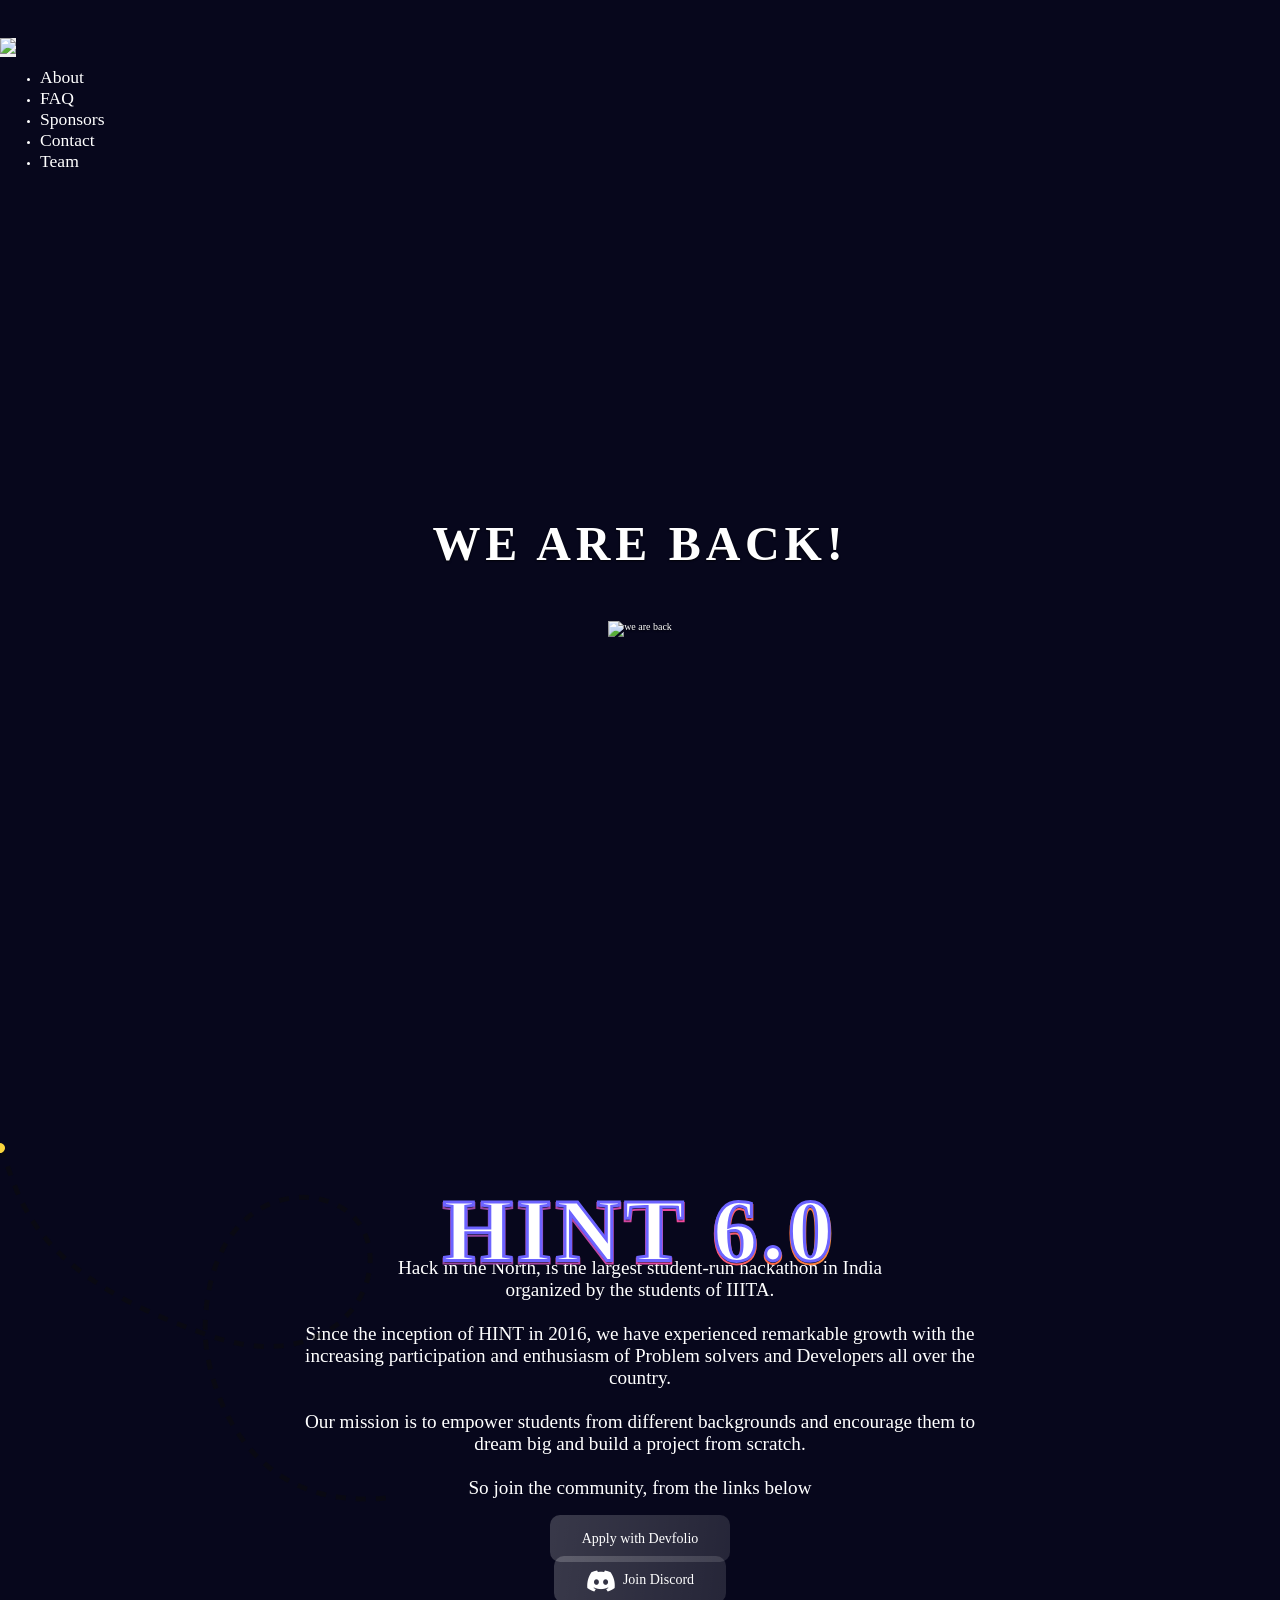
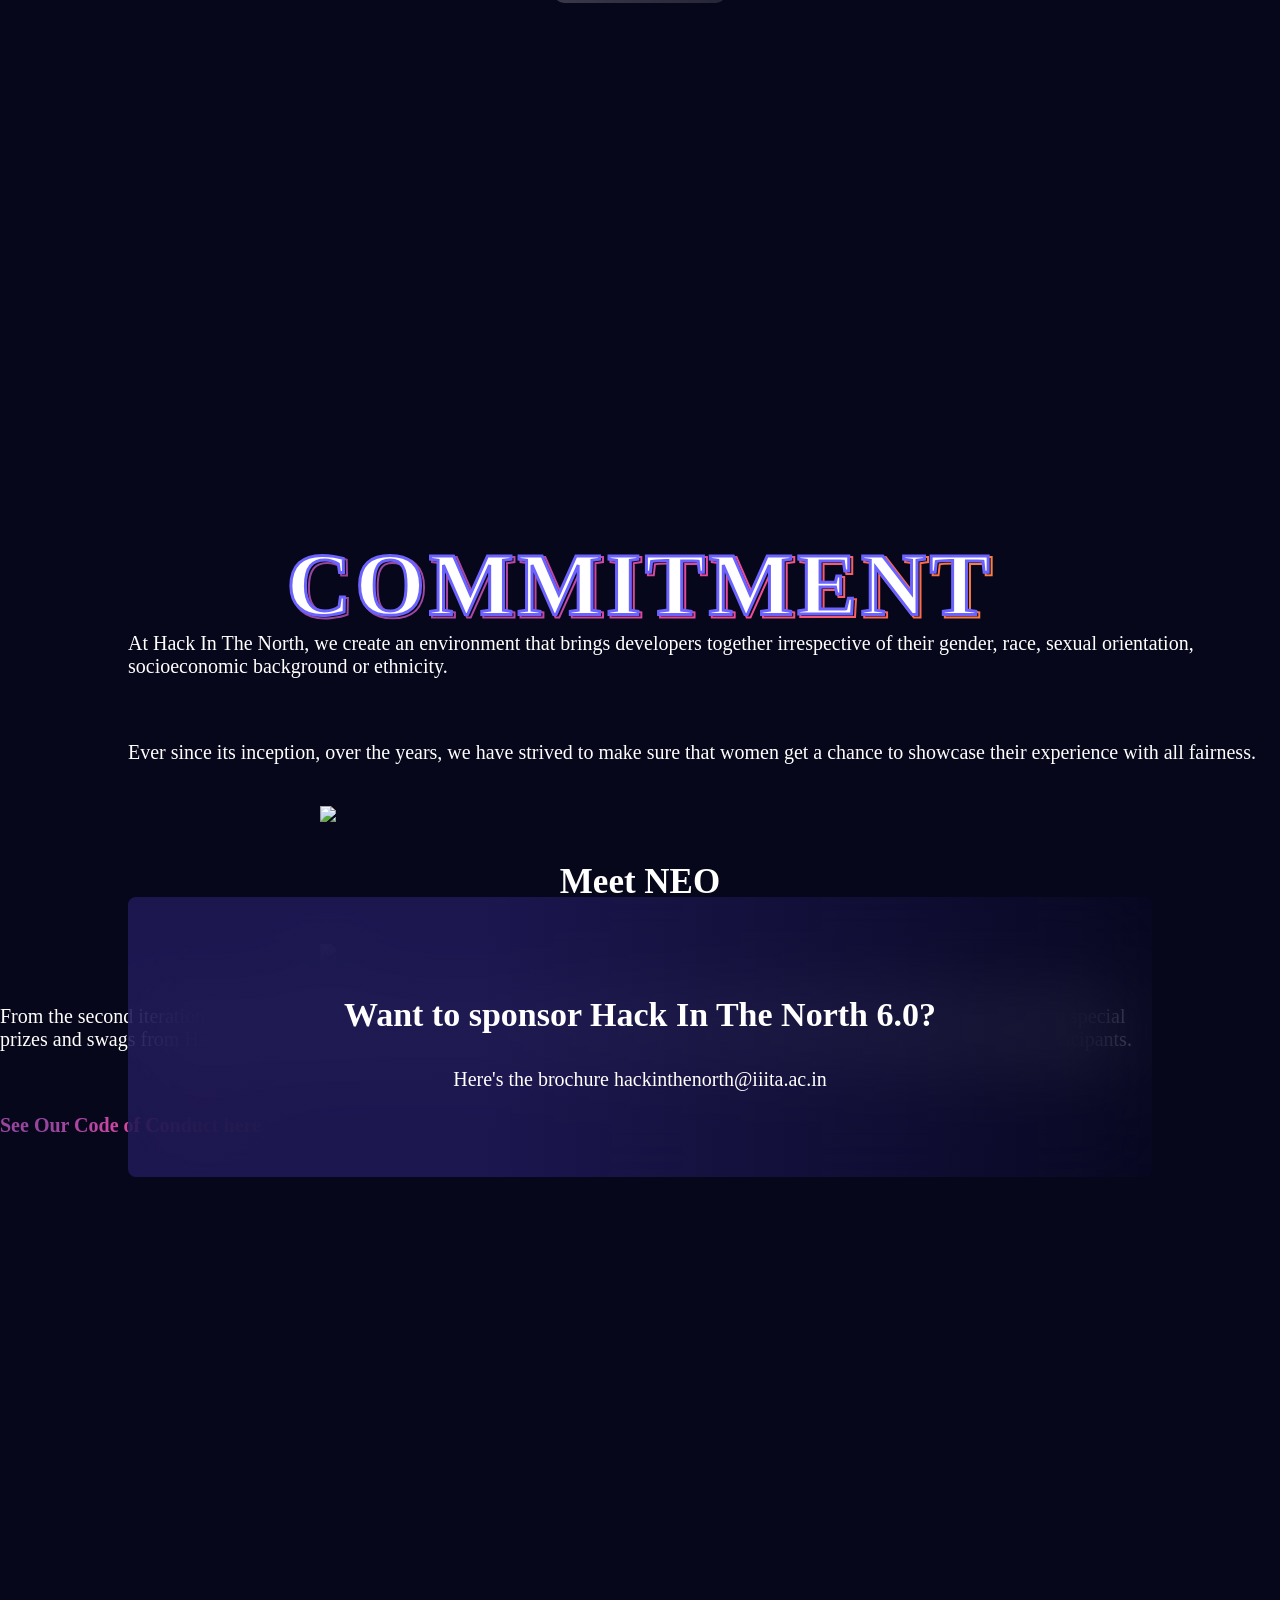
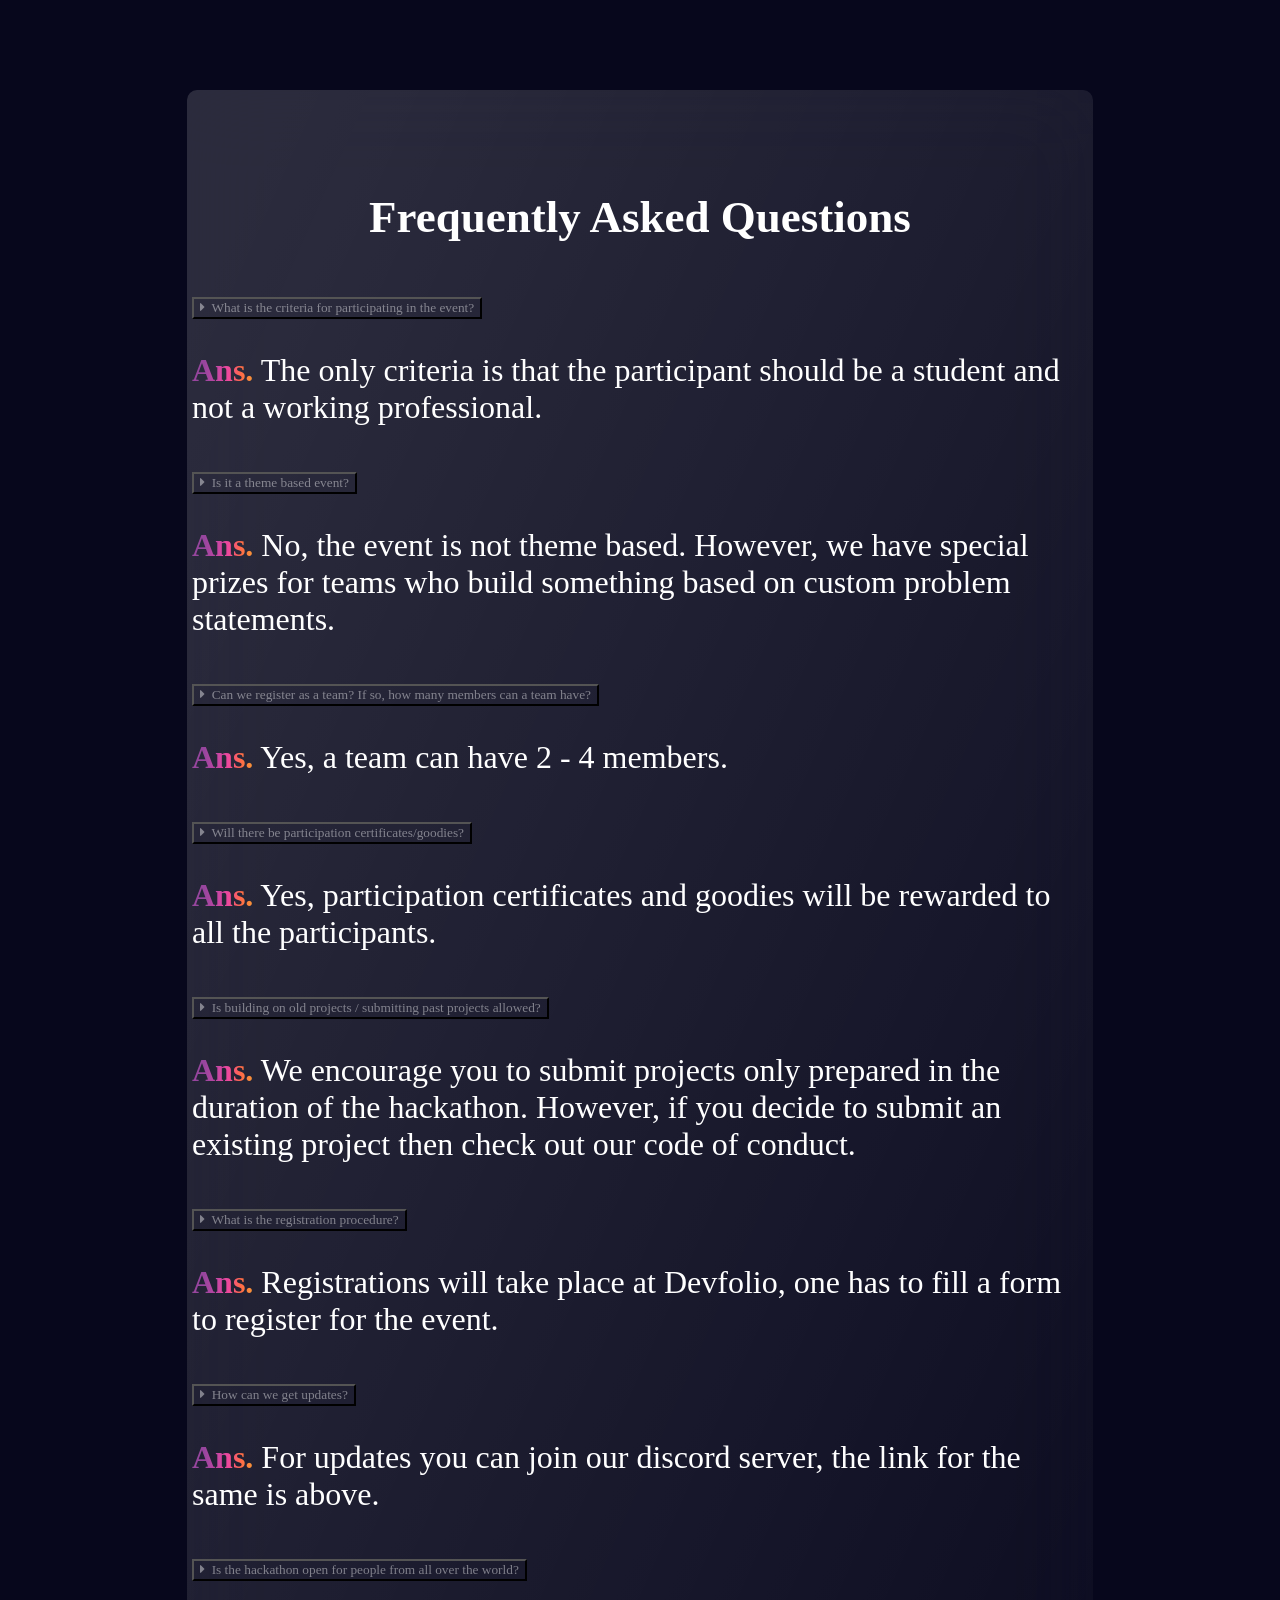
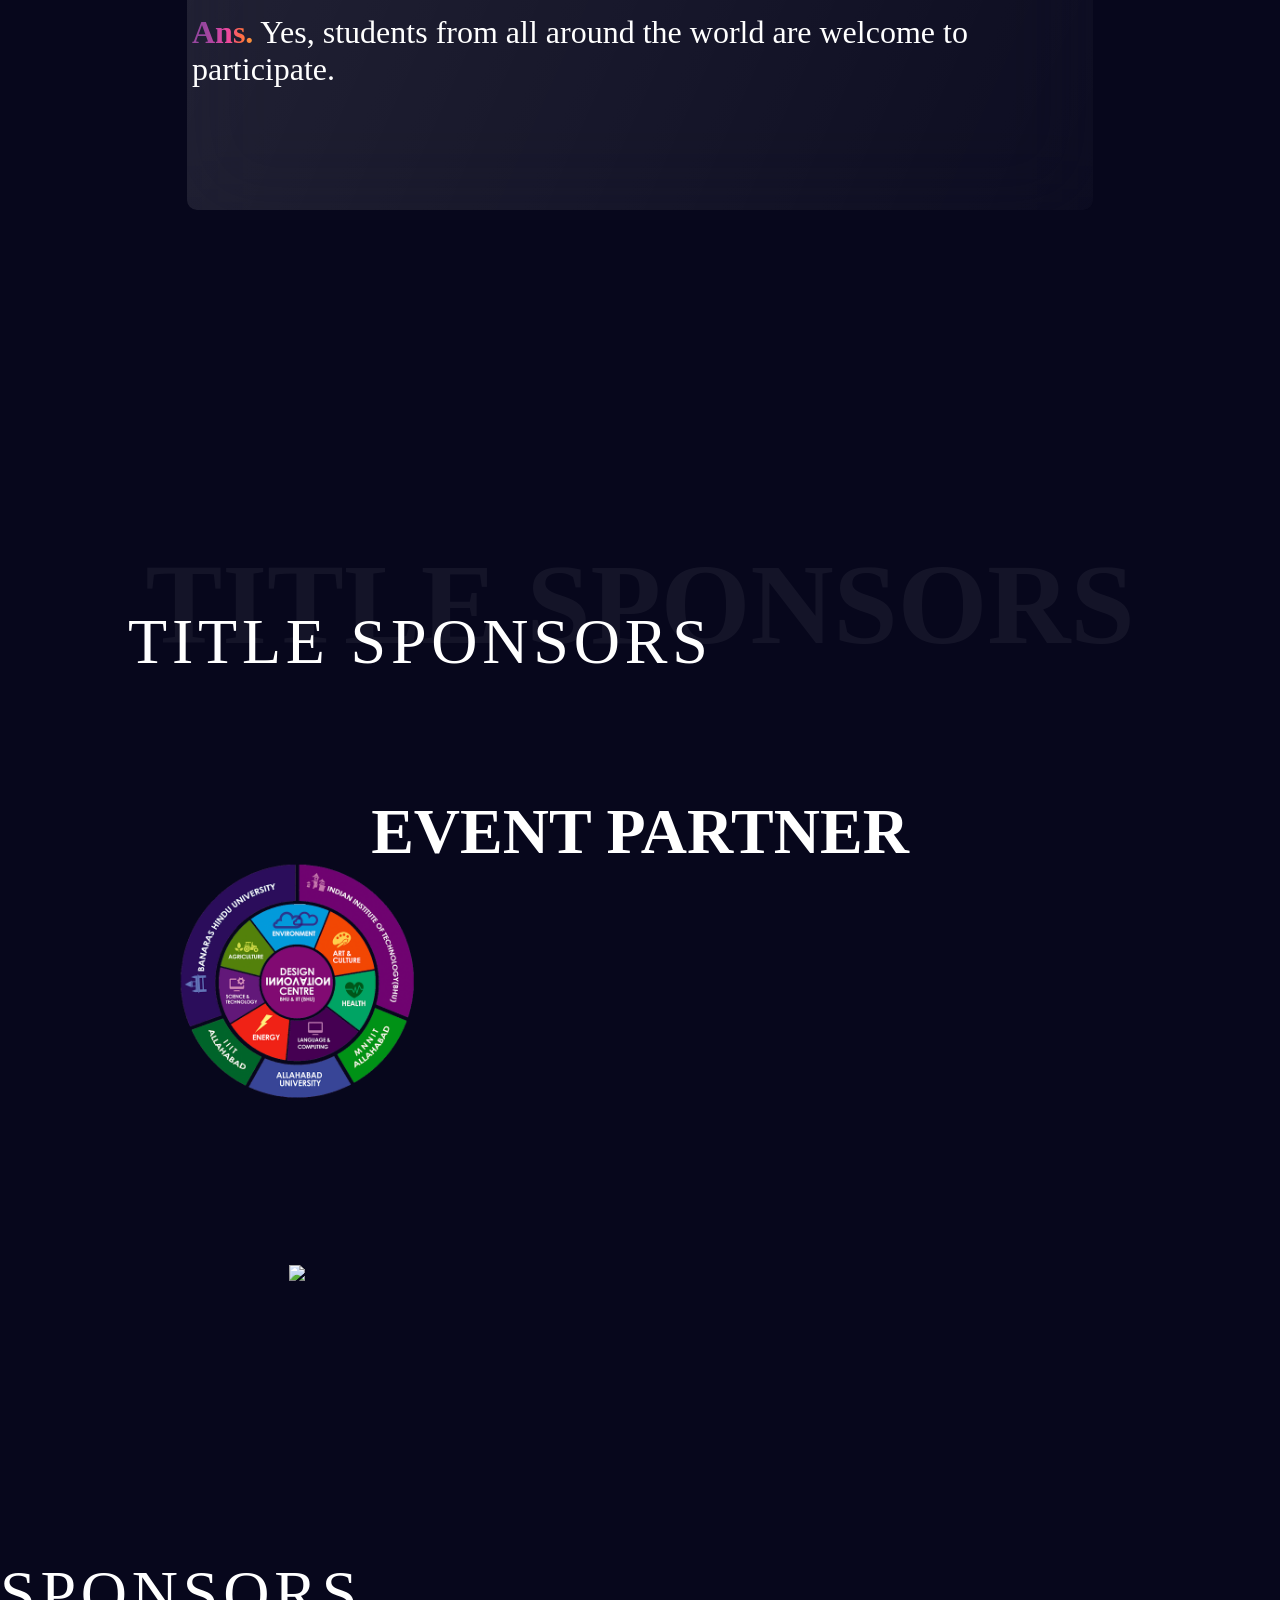
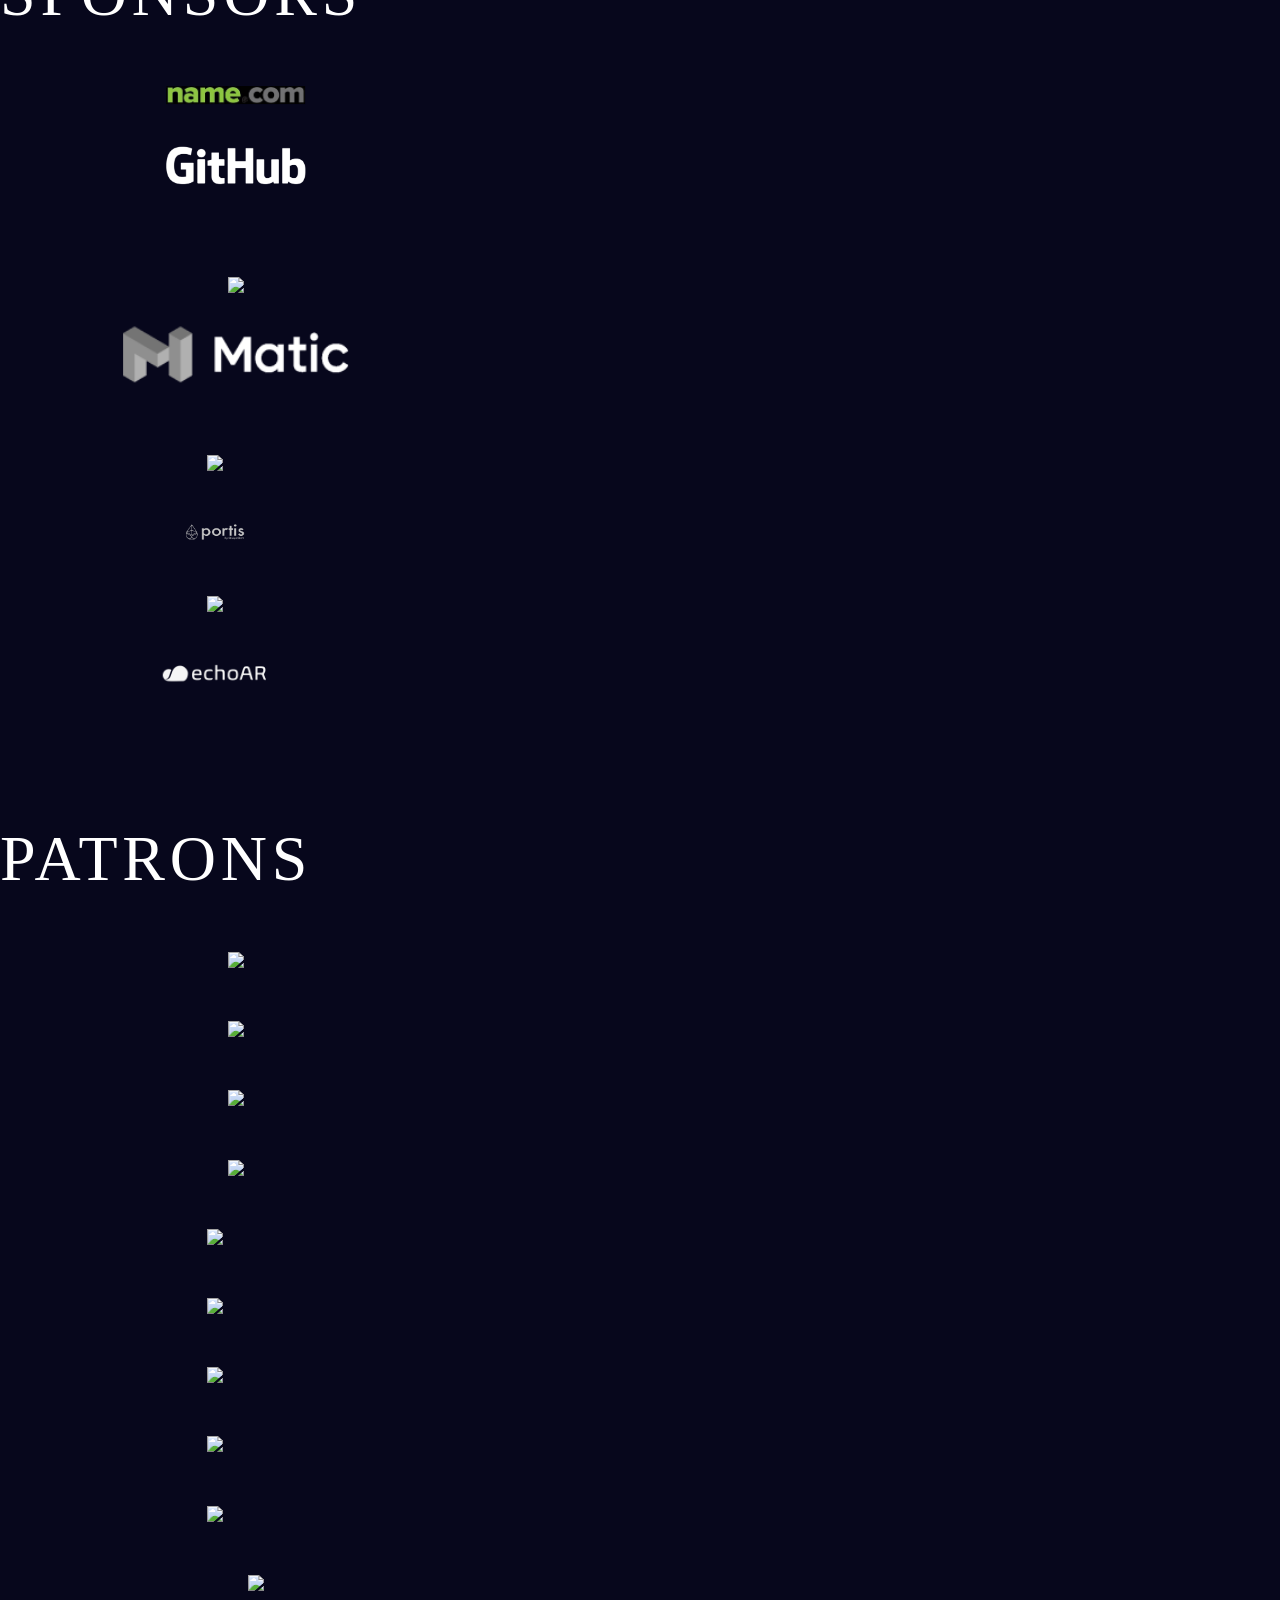
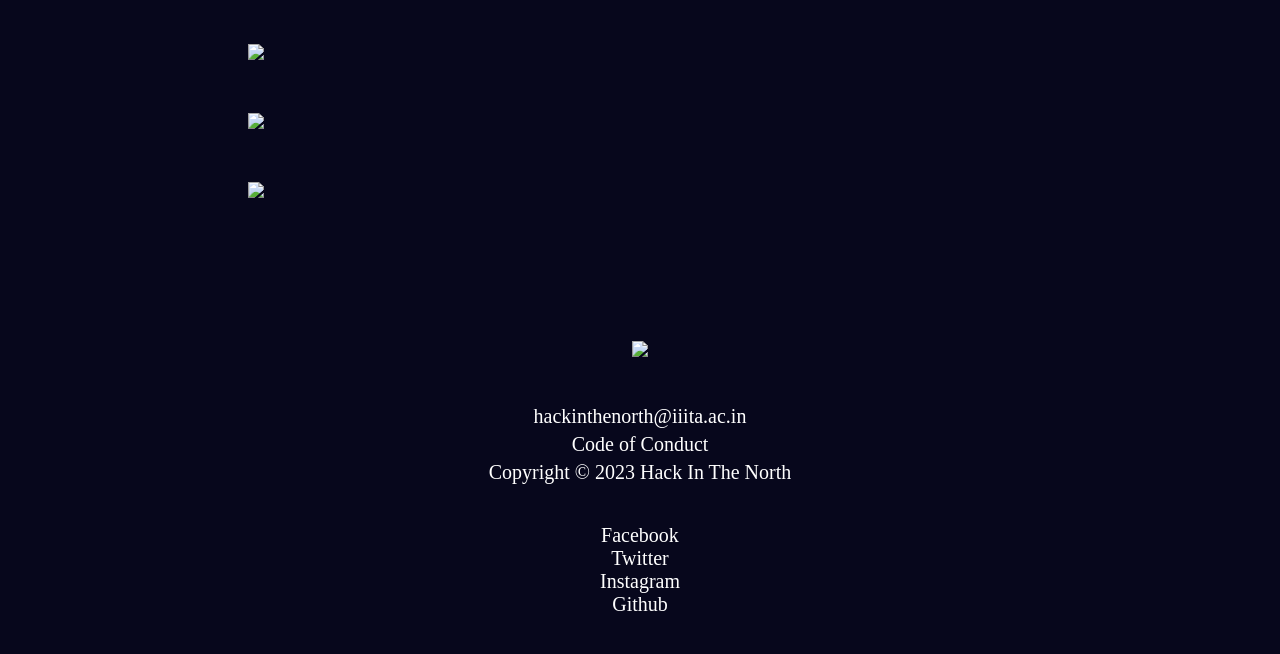
==== index.html @ 2c0274ab "Sponsors and Title Changed" ====
<!DOCTYPE html>
<html lang="en">
   <head>
      <meta charset="UTF-8">
      <meta name="viewport" content="width=device-width, initial-scale=1.0">
      <meta http-equiv="X-UA-Compatible" content="ie=edge">
      <title>Hack In The North</title>
      <meta name="description" content="Hack in the North 5 Website.">
      <link rel="stylesheet" href="./css/style-prev.css">
      <link rel="stylesheet" href="./css/bootstrap/bootstrap.min.css">
      <link rel="stylesheet" href="./css/style.css">
      <link rel="stylesheet" href="./css/starrysky.css">
      <link rel="stylesheet" href="https://use.fontawesome.com/releases/v5.3.1/css/all.css"
         integrity="sha384-mzrmE5qonljUremFsqc01SB46JvROS7bZs3IO2EmfFsd15uHvIt+Y8vEf7N7fWAU" crossorigin="anonymous">
      <link rel="stylesheet" href="./fonts/CircularStdBold/font.css">
      <link rel="shortcut icon" href="assets/favicon_HINT5.png">
      <!-- Facebook -->
      <meta property="og:url" content="https://www.hackinthenorth.com" />
      <meta property="og:type" content="article" />
      <meta property="og:title" content="Hack In The North" />
      <meta property="og:description" content="India's best student held hackathon" />
      <meta property="og:image" content="./images/logo_coloured_white_text.svg" />
      <!-- Twitter -->
      <meta name="twitter:card" content="summary_large_image">
      <meta name="twitter:creator" content="Team HINT">
      <meta name="twitter:site" content="https://hackinthenorth.com">
      <meta name="twitter:title" content="Hack In The North - India's Biggest Student Hackathon">
      <meta name="twitter:description" content="Hack in the North, a student-held hackathon in India will host it's fifth edition this March. We have invited a 
         legion of over 1000 hackers over the past four years to collaborate, create and bring to life an idea, in 36 hours.">
      <meta name="twitter:image:src" content="./images/logo_coloured_white_text.svg">
      <meta name="twitter:image:width" content="312">
      <meta name="twitter:image:height" content="141">
      <link rel="stylesheet" href="./css/owl.carousel.min.css" />
      <link rel="stylesheet" href="./css/owl.theme.default.min.css" />
      <!-- Global site tag (gtag.js) - Google Analytics -->
      <script async src="https://www.googletagmanager.com/gtag/js?id=UA-154644271-1"></script>
      <script>
         window.dataLayer = window.dataLayer || [];
         function gtag() { dataLayer.push(arguments); }
         gtag('js', new Date());
         
         gtag('config', 'UA-154644271-1');
      </script>
      <script src="https://code.jquery.com/jquery-2.2.4.js" integrity="sha256-iT6Q9iMJYuQiMWNd9lDyBUStIq/8PuOW33aOqmvFpqI="
         crossorigin="anonymous"></script>
         <script defer async src="https://apply.devfolio.co/v2/sdk.js"></script>
      <style>
         @font-face {
         font-family: 'CeraPro-black';
         src: url(fonts/CeraPro-Black.ttf) format("truetype");
         font-weight: bold;
         font-style: normal;
         }
         @font-face {
         font-family: 'CeraPro-bold';
         src: url(fonts/CeraPro-Bold.ttf) format("truetype");
         font-weight: bold;
         font-style: normal;
         }
         @font-face {
         font-family: 'CeraPro-regular';
         src: url(fonts/CeraPro-Regular.ttf) format("truetype");
         font-weight: 400;
         font-style: normal;
         }
         @font-face {
         font-family: 'CeraPro-Thin';
         src: url(fonts/CeraPro-Thin.ttf) format("truetype");
         font-weight: 300;
         font-style: normal;
         }
         @font-face {
         font-family: 'CeraPro-medium';
         src: url(fonts/CeraPro-Medium.ttf) format("truetype");
         font-weight: 500;
         font-style: normal;
         }
         #content div h1,
         #com-content div h1,
         .faq-head h1,
         .judge-head h1,
         h1.what,
         .theme-header,
         .theme-list-heading {
         font-family: 'CeraPro-bold';
         }
         #content div p,
         #com-content div p,
         .judge-position {
         font-family: 'CeraPro-regular';
         }
         .link p,
         .link a,
         .collapsible,
         .later p,
         .content,
         #lady p,
         a.nav-link,
         .judge-name {
         font-family: 'CeraPro-medium';
         }
      </style>
   </head>
   <body>
      <nav class="navbar navbar-expand-lg navbar-light bg-light fixed-top main-nav c25" id="mainNav">
         <div class="container-fluid" style="padding-right:0; padding-left:0%;">
            <!-- <a class="navbar-brand js-scroll-trigger navbar-title" href="#"><img src="images/Text-Logo.png" class="navbar-img"></a> -->
            <button class="navbar-toggler" type="button" data-toggle="collapse" data-target="#navbarResponsive"
               aria-controls="navbarResponsive" aria-expanded="false" aria-label="Toggle navigation"
               style="padding: 0px 0px; margin: 0px 0px; border: none;">
            <img style="width:60px; padding: 0px 0px; margin: 0px 0px; " src="./images/nav.svg">
            </button>
            <div class="collapse navbar-collapse" id="navbarResponsive">
               <ul class="navbar-nav ml-auto navbar-list">
                  <li class="nav-item">
                     <a class="nav-link js-scroll-trigger" href="#about">About</a>
                  </li>
                  <!-- <li class="nav-item">
                     <a class="nav-link js-scroll-trigger" href="#themes">Themes</a>
                     </li> -->
                  <li class="nav-item">
                     <a class="nav-link js-scroll-trigger" href="#faq">FAQ</a>
                  </li>
                  <!-- <li class="nav-item">
                     <a class="nav-link js-scroll-trigger" href="#prize-section">Prizes</a>
                     </li> -->
                  <li class="nav-item">
                     <a class="nav-link js-scroll-trigger" href="#sponsors-page">Sponsors</a>
                  </li>
                  <li class="nav-item">
                     <a class="nav-link js-scroll-trigger" href="#contact">Contact</a>
                  </li>
                  <li class="nav-item">
                     <a class="nav-link js-scroll-trigger" href="team.html">Team</a>
                  </li>
                  <!-- <li class="nav-item">
                     <a class="nav-link js-scroll-trigger" href="https://discord.gg/5HYbA8rWcp">Discord</a>
                     </li> -->
                  <!-- <li class="nav-item">
                     <a class="nav-link js-scroll-trigger" href="projects.html">Projects</a>
                     </li> -->
               </ul>
            </div>
         </div>
      </nav>
      <div class="home-page" style="overflow: hidden;">
         <div class="heading">
            <div class="container">
               <div class="stars" style="z-index: 0;">
                  <div class="star"></div>
                  <div class="star"></div>
                  <div class="star"></div>
                  <div class="star"></div>
                  <div class="star"></div>
                  <div class="star"></div>
                  <div class="star"></div>
                  <div class="star"></div>
                  <div class="star"></div>
                  <div class="star"></div>
                  <div class="star"></div>
                  <div class="star"></div>
                  <div class="star"></div>
                  <div class="star"></div>
                  <div class="star"></div>
                  <div class="star"></div>
                  <div class="star"></div>
                  <div class="star"></div>
                  <div class="star"></div>
                  <div class="star"></div>
                  <div class="star"></div>
                  <div class="star"></div>
                  <div class="star"></div>
                  <div class="star"></div>
                  <div class="star"></div>
                  <div class="star"></div>
                  <div class="star"></div>
                  <div class="star"></div>
                  <div class="star"></div>
                  <div class="star"></div>
                  <div class="star"></div>
                  <div class="star"></div>
                  <div class="star"></div>
                  <div class="star"></div>
                  <div class="star"></div>
                  <div class="star"></div>
                  <div class="star"></div>
                  <div class="star"></div>
                  <div class="star"></div>
                  <div class="star"></div>
                  <div class="star"></div>
                  <div class="star"></div>
                  <div class="star"></div>
                  <div class="star"></div>
                  <div class="star"></div>
                  <div class="star"></div>
                  <div class="star"></div>
                  <div class="star"></div>
                  <div class="star"></div>
                  <div class="star"></div>
                  <div class="star"></div>
                  <div class="star"></div>
                  <div class="star"></div>
                  <div class="star"></div>
                  <div class="star"></div>
                  <div class="star"></div>
                  <div class="star"></div>
                  <div class="star"></div>
                  <div class="star"></div>
                  <div class="star"></div>
                  <div class="star"></div>
                  <div class="star"></div>
                  <div class="star"></div>
                  <div class="star"></div>
                  <div class="star"></div>
                  <div class="star"></div>
                  <div class="star"></div>
                  <div class="star"></div>
                  <div class="star"></div>
                  <div class="star"></div>
                  <div class="star"></div>
                  <div class="star"></div>
                  <div class="star"></div>
                  <div class="star"></div>
                  <div class="star"></div>
                  <div class="star"></div>
                  <div class="star"></div>
                  <div class="star"></div>
                  <div class="star"></div>
                  <div class="star"></div>
                  <div class="star"></div>
                  <div class="star"></div>
                  <div class="star"></div>
                  <div class="star"></div>
                  <div class="star"></div>
                  <div class="star"></div>
                  <div class="star"></div>
                  <div class="star"></div>
                  <div class="star"></div>
                  <div class="star"></div>
                  <div class="star"></div>
                  <div class="star"></div>
                  <div class="star"></div>
                  <div class="star"></div>
                  <div class="star"></div>
                  <div class="star"></div>
                  <div class="star"></div>
                  <div class="star"></div>
                  <div class="star"></div>
                  <div class="star"></div>
               </div>
            </div>
         </div>
         <div class="main-landing-text">
            <div class="hint" style="z-index: 4;">
               <div class="row">
                  <div class="col-sm-12" style="text-align: center;">
                     <h1 class="what heading-hackinthenorth">
                        WE ARE BACK!
                     </h1>
                     <!-- <h2>1st Apr - 3rd Apr</h2> -->
                     <img src="./images/hackinthenorth..svg" class="we-back-img" alt="we are back">
                  </div>
               </div>
            </div>
         </div>
         <img src="./images/Landing/back.svg" alt="" class="mountain" id="back" style="z-index: 1;">
         <img src="./images/Landing/mid.svg" alt="" class="mountain" id="mid" style="z-index: 2;">
         <img src="./images/Landing/front.svg" alt="" class="mountain" id="front" style="z-index: 4;">
      </div>
      <div class="about" id="about">
         <div id="test" style="width:30vw">
            <svg class="dot-line" version="1.1" id="Layer_1" xmlns="http://www.w3.org/2000/svg"
               xmlns:xlink="http://www.w3.org/1999/xlink" x="0px" y="0px" width="612px" height="792px" viewBox="0 0 612 792"
               enable-background="new 0 0 612 792" xml:space="preserve">
               <path class="path" fill="none" stroke="white" stroke-width="3" stroke-linejoin="round" stroke-miterlimit="10" d="M0 40
                  C20.5 80.5 18.5 161 205 226
                  C336 274.5 396.356 169.5 359.5 116
                  C326.089 67.5 205 74.4 205 226
                  C208.667 288.333 251.7 408.2 394.5 389" />
               <path class="dashed" fill="none" stroke="#0c0c0c" stroke-width="5" stroke-linejoin="round"
                  stroke-miterlimit="10" d="M0 40
                  C20.5 80.5 18.5 161 205 226
                  C336 274.5 396.356 169.5 359.5 116
                  C326.089 67.5 205 74.4 205 226
                  C208.667 288.333 251.7 408.2 394.5 389" />
            </svg>
            <div class="ball"></div>
         </div>
         <!-- <img src="./images/what is/dark_triangle.svg" alt="" id="tri-dark"> -->
         <div class="row" id="content">
            <div class="col-sm-12">
               <!-- <h1 class="what hint-text" style="margin-bottom: 0;">Atlassian</h1>
               <h6 class="what presents-text">presents</h6> -->
               <div class="fancy_heading_container" >
                  <h1 class="fancy_heading" style="width:80%; left: 10%;">HINT 6.0</h1>
                  <h1 class="fancy_heading_shadow" style="width:80%; left: 10%;">HINT 6.0</h1>
               </div>
               <p class="what-content">
                  Hack in the North, is the largest student-run hackathon in India 
                  <br>
                  organized by the students of IIITA.
                  <br>
                  <br>
                  Since the inception of HINT in 2016, we have experienced remarkable growth with the increasing participation and enthusiasm of Problem solvers and Developers all over the country.
                  <br>
                  <br>
                  Our mission is to empower students from different backgrounds and encourage them to dream big and build a project from scratch.
                  <br>
                  <br>
                  So join the community, from the links below
                  <br>
               </p>
               <div class="row text-center">
                  <div style="z-index: 4;">
                     <a class="dev dev-btn apply-button" data-hackathon-slug="hack-in-the-north" data-button-theme="dark-inverted"  href="https://hint5.devfolio.co" target="blank">Apply with Devfolio</a>
                  </div>
               </div>
               <br> <br>
               <div class="row text-center">
                  <div class="col-12" style="z-index: 5">
                     <a class="dev dev-btn" href=https://discord.gg/5HYbA8rWcp" target="blank"><i class='fab fa-discord'
                        style='font-size:24px;vertical-align: middle;'></i>&nbsp; Join Discord</a>
                  </div>
               </div>
            </div>
         </div>
         <div class="dates-div">
            <!-- <img src="./images/date-apr.png" style="max-height: 60vh;max-width: 95%;"> -->
         </div>
         <!-- <div class="judge-section" id="judges">
            <div class="row mt-4">
               <div class="col-12 judge-head text-center">
                  <div class="fancy_heading_container">
                     <h1 class="fancy_heading">PAST JUDGES</h1>
                     <h1 class="fancy_heading_shadow">PAST JUDGES</h1>
                  </div>
               </div>
               <div class="judges-cards-section mt-4">
                  <div class="row mt-4">
                     <div class="col-lg-6 col-md-6 col-sm-12">
                        <div class="judge-card">
                           <div class="inner-part">
                              <div class="center"><div class="circ_gradient"><img src="./images/judges/karan.jpg" alt="speaker-img"></div></div>
                              <p class="judge-position">Senior Architect & Developer Evangelist at Red Hat</p>
                           </div>
                           <p class="judge-name">Karan Singh</p>
                        </div>
                     </div>
                     <div class="col-lg-6 col-md-6 col-sm-12">
                        <div class="judge-card">
                           <div class="inner-part">
                              <div class="center">  
                                 <div class="circ_gradient"><img src="./images/judges/Nirbhik-Jangid.jpeg" alt="speaker-img"></div>
                              </div>
                              <p class="judge-position">Founder - The Dapp List | Previously - Polygon</p>
                           </div>
                           <p class="judge-name">Nirbhik Jangid</p>
                        </div>
                     </div>
                     <div class="col-lg-6 col-md-6 col-sm-12">
                        <div class="judge-card">
                           <div class="inner-part">
                              <div class="center"><div class="circ_gradient"><img src="./images/judges/ranjana.png" alt="speaker-img"></div></div>
                              
                              <p class="judge-position">Assistant Prof. & 
                                 Coordinator NewGen 
                                 IEDC at IIIT</p>
                           </div>
                           <p class="judge-name">Ranjhana Vyas</p>
                        </div>
                     </div>
                     <div class="col-lg-6 col-md-6 col-sm-12">
                        <div class="judge-card">
                           <div class="inner-part">
                              <div class="center"><div class="circ_gradient"><img src="./images/judges/anagh.jpg" alt="speaker-img"></div></div>
                              <p class="judge-position">Software Engineer at Qualcomm</p>
                           </div>
                           <p class="judge-name">Anagh G S</p>
                        </div>
                     </div>
                  </div>
               </div>
            </div>
         </div> -->
         <!-- <div class="row speaker-section">
            <div class="container-fluid speaker-header-container">
               <div class="fancy_heading_container text-center" >
                  <h1 class="fancy_heading" style="left: 15%; text-align: center;">PAST SPEAKERS</h1>
                  <h1 class="fancy_heading_shadow" style="left: 15.2%; text-align: center;">PAST SPEAKERS</h1>
               </div>
            </div>
            <div class="container speaker-box">
               <div class="owl-carousel owl-theme">
                  <div class="item">
                     <div class="row">
                        <div class="col-8" style="padding: 0;">
                           <div class="row">
                              <p class="youtube-speaker youtube-type-1">
                                 April 1, 2022<br>
                                 YouTube LIVE 5:00pm
                              </p>
                           </div>
                           <div class="row">
                              <img src="./images/speaker/Akshay Saini.png" width="100%">
                           </div>
                        </div>
                        <div class="col-4">
                           <div class="row">
                              <p class="role-speaker role-type-1">
                                 Speaker
                              </p>
                           </div>
                           <div class="row">
                              <img class="speaker_img" src="./images/speaker/akshay saini.jpg" width="100%" alt="Akshay Saini">
                           </div>
                        </div>
                     </div>
                     <div class="row" style="margin-top: 30px;">
                        <div class="col-lg-2 col-md-2 col-3 dash-speaker dash-type-1">
                        </div>
                        <div class="col-lg-6 col-md-6 col-9 des-speaker-container" style="padding-left: 0px;">
                           <p class="des-speaker des-type-1">
                              Software engineer at Uber, YouTuber with 172k subscribers. He is known for his course of JavaScript named "Namaste Javascript" on YouTube. Former software engineer at Paytm with keen interest Digital Marketing, SEO, SMM, Blogging and Web Security.
                           </p>
                        </div>
                     </div>
                  </div>
                  <div class="item">
                     <div class="row">
                        <div class="col-8" style="padding: 0;">
                           <div class="row">
                              <p class="youtube-speaker">
                                 April 1, 2022<br>
                                 YouTube LIVE 7:00pm
                              </p>
                           </div>
                           <div class="row">
                              <img src="./images/speaker/Rohas Nagpal.png" width="100%">
                           </div>
                        </div>
                        <div class="col-4">
                           <div class="row">
                              <p class="role-speaker">
                                 Speaker
                              </p>
                           </div>
                           <div class="row">
                              <img class="speaker_img" src="./images/speaker/rohas nagpal.jpg" width="100%" alt="Rohas Nagpal">
                           </div>
                        </div>
                     </div>
                     <div class="row" style="margin-top: 30px;">
                        <div class="col-lg-2 col-md-2 col-3 dash-speaker">
                        </div>
                        <div class="col-lg-6 col-md-6 col-9 des-speaker-container" style="padding-left: 0px;">
                           <p class="des-speaker">
                              Chief Blockchain Architect at the Hybrid Finance (HyFi) Blockchain, started his career in the early 1990s as a hacker and co-founded Asian School of Cyber Laws in 1999. In 2015, he moved into the blockchain space and co-founded Primechain in 2016. To help his daughters in understanding the crypto world he wrote "Future Money Playbook" for them.
                           </p>
                        </div>
                     </div>
                  </div>
                  <div class="item">
                     <div class="row">
                        <div class="col-8" style="padding: 0;">
                           <div class="row">
                              <p class="youtube-speaker youtube-type-2">
                                 April 2, 2022<br>
                                 YouTube LIVE 6:00pm
                              </p>
                           </div>
                           <div class="row">
                              <img  src="./images/speaker/Santosh Yadav.png" width="100%">
                           </div>
                        </div>
                        <div class="col-4">
                           <div class="row">
                              <p class="role-speaker role-type-2">
                                 Speaker
                              </p>
                           </div>
                           <div class="row">
                              <img class="speaker_img" src="./images/speaker/santosh yadav.jpg" width="100%" alt="Santosh Yadav">
                           </div>
                        </div>
                     </div>
                     <div class="row" style="margin-top: 30px;">
                        <div class="col-lg-2 col-md-2 col-3 dash-speaker dash-type-2">
                        </div>
                        <div class="col-lg-6 col-md-6 col-9 des-speaker-container" style="padding-left: 0px;">
                           <p class="des-speaker des-type-2">
                              Currently working as Frontend Developer at avodaq AG. Google Developer Expert for Angular, GitHub Star, Auth0 Ambassador, Software Consultant, Open source contributor, Co-Founder of This is Learning. Started his channel "Tech Talks with Santosh" during covid-19 pandemic.
                           </p>
                        </div>
                     </div>
                  </div>
                  <div class="item">
                     <div class="row">
                        <div class="col-8" style="padding: 0;">
                           <div class="row">
                              <p class="youtube-speaker youtube-type-3">
                                 December 19,2020<br>
                                 YouTube LIVE 8:45pm
                              </p>
                           </div>
                           <div class="row">
                              <img src="./images/speaker/AnupamDagar.png" width="100%">
                           </div>
                        </div>
                        <div class="col-4">
                           <div class="row">
                              <p class="role-speaker role-type-3">
                                 Speaker | Judge
                              </p>
                           </div>
                           <div class="row">
                              <img class="speaker_img" src="./images/speaker/Dagar.JPG" width="100%" alt="Anupam Dagar">
                           </div>
                        </div>
                     </div>
                     <div class="row" style="margin-top: 30px;">
                        <div class="col-lg-2 col-md-2 col-3 dash-speaker dash-type-3">
                        </div>
                        <div class="col-lg-6 col-md-6 col-9 des-speaker-container" style="padding-left: 0px;">
                           <p class="des-speaker des-type-3">
                              Software Engineer at Deutsche Telekom Digital Labs.
                              Former Campus Expert at GitHub Education, Research Assistant at NTU, Singapore.
                              Worked as a Software Developer intern at Hasura, Open Source Developer at FOSSASIA.
                              Delivered talks in conferences across San Francisco, Berlin and Singapore.
                           </p>
                        </div>
                     </div>
                  </div>
                  
               </div>
            </div>
         </div> -->
      </div>
      <div class="main-commit">
         <div id="com-content">
            <div class="fancy_heading_container">
               <h1 class="fancy_heading">COMMITMENT</h1>
               <h1 class="fancy_heading_shadow">COMMITMENT</h1>
            </div>
            <div class="container-fluid">
               <div class="row commit-row">
                  <div class="col-xs-12 col-sm-6 col-md-6 col-lg-6 com-txt neo-para">
                     <p style="margin-left: 10%;">At Hack In The North, we create an environment that brings developers together irrespective of their gender, race, sexual orientation, socioeconomic background or ethnicity.
                     </p>
                     <br>
                     <p style="margin-left: 10%;">Ever since its inception, over the years, we have strived to make sure that women get a chance to showcase their experience with all fairness.
                     </p>
                  </div>
                  <div class="col-xs-12 col-sm-6 col-md-6 col-lg-6">
                     <img src="./images/Commitment/comm11.png" class="neo-img">
                     <p class="neo">Meet NEO</p>
                  </div>
                  <div class="col-xs-12 col-sm-6 col-md-6 col-lg-6 com-txt para_invi">
                     <p>At Hack In The North, we create an environment that brings developers together irrespective of their gender, race, sexual orientation, socioeconomic background or ethnicity.
                     </p>
                     <br>
                     <p>Ever since its inception, over the years, we have strived to make sure that women get a chance to showcase their experience with all fairness.
                     </p>
                  </div>
                  <div class="col-xs-12 col-sm-6 col-md-6 col-lg-6 team-img">
                     <img src="./images/Commitment/comm21.png" class="neo-img">
                  </div>
                  <div class="col-xs-12 col-sm-6 col-md-6 col-lg-6 com-txt2">
                     <p class="coc-above">
                        From the second iteration of our event, girls had a direct entry to any and all girls’ teams and the best performing girls’ team received special prizes and swags from Hack in the North. And we took it a step further from North 3.0, and reserved 20% of the seats for female participants.
                     </p>
                     <br>
                     <p><a class="coc" href="https://devfolio.co/code-of-conduct" target="_blank">See Our
                        Code of Conduct here</a>
                     </p>
                  </div>
                  <div class="col-sm-12" style="z-index: 1;">
                     <img src="./images/Commitment/commitment-grid1.jpg" alt="" style="width: 80%;margin-left: 10%; margin-top: 70px;">
                  </div>
                  <div class="col-sm-12" id="brochure">
                     <img src="./images/Sponsor_us/background_dotted_line.svg" alt="" class="line">
                     <div class="brochure-box flex-container">
                        <!-- <div class="ribbon blue-box"><img src="./images/Sponsor_us/ribbon.svg" alt=""></div> -->
                        <div class="blue-box brch">
                           <div class="link">
                              <p class="broch-txt1">Want to sponsor Hack In The North 6.0?</p>
                              <p class="broch-txt2">Here's the brochure <a href="https://drive.google.com/file/d/1IXjXFANEnQbrsD3qfc1UcEnRK3gepBfn/view?usp=drivesdk" style="font-size: 1em;">hackinthenorth@iiita.ac.in</a></p>
                              <!-- <div class="broch-btn">
                                 <button type="button" class="brochure_button"><a href="">DOWNLOAD BROCHURE<img src="images/Sponsor_us/download.svg" width="25px" style="margin-left: 10px;"></img></button>
                              </div> -->
                           </div>
                        </div>
                        <!-- <div class="blue-box dot">
                           <img src="./images/Sponsor_us/circle_square_pattern.svg" alt="">
                           </div> -->
                     </div>
                  </div>
               </div>
            </div>
         </div>
      </div>
      <div class="sponsorship">
         <div class="row">
            <!-- <div class="col-sm-12" id="female-pic" >
               <img src="./images/Commitment/commitment-grid.jpg" alt="">
               </div> -->
            <!-- <div class="col-sm-12" id="brochure">
               <img src="./images/Sponsor_us/background_dotted_line.svg" alt="" class="line">
               <div class="brochure-box flex-container">
                 <div class="ribbon blue-box"><img src="./images/Sponsor_us/ribbon.svg" alt=""></div>
                 <div class="blue-box brch">
                   <div class="link">
                     <p>Want to sponsor Hack In The North ?<br>Shoot us an E-mail <a href="mailto:hackinthenorth@iiita.ac.in" style="font-size: 1em;">hackinthenorth@iiita.ac.in</a></p>
                   </div>
                 </div>
                 <div class="blue-box dot">
                   <img src="./images/Sponsor_us/circle_square_pattern.svg" alt="">
                 </div>
               </div>
               </div> -->
            <!-- <div class="time-line" id="timeline">
               <div class="fancy_heading_container" style="text-align: center;">
                  <h1 class="fancy_heading">TIMELINE</h1>
                  <h1 class="fancy_heading_shadow">TIMELINE</h1>
               </div>
               <div class="row time-svg">
                  <div class="col-12" style="padding: 0; margin-bottom: 10%;" >
                     <img src="./images/timeline-web.svg" alt="" class="sch">
                  </div>
                  <div class="col-12" style="padding: 0;" id="tim-mobile">
                     <img src="./images/timeline-phone.svg" alt="" class="sch-mob">
                     </div>
               </div>
            </div> -->
         </div>
      </div>
      </div>
      <br><br><br><br><br>
      <!-- <div id="faq">
         <div class="row">
           <div class="up-curve col-sm-12">
             <img src="./images/faq/faq_top_curve.svg" alt="">
           </div>
           <div class="faq col-sm-12">
             <div class="row">
               <div class="col-sm-12 faq-head">
                 <h1>F<span class="faq-dot">.</span> A<span class="faq-dot">.</span> Q<span class="faq-dot">.</span> </h1>
                 <img src="./images/faq/faq_question_marks.svg" alt="" id="q-mark">
               </div>
               <div class="col-sm-12">
                 <div class="row" id="faq-sec">
                   <div class="col-md-5 col-sm-12" id="lady">
                     <img src="./images/faq/faq_bandi.svg" alt="" class="bandi">
                     <p>Have any more Questions? <br> Reach out to us at any time <br><br>
                       <a href="mailto:hackinthenorth@iiita.ac.in" target="_top">hackinthenorth@iiita.ac.in</a> <br><a
                         href="https://www.facebook.com/HackInTheNorth" target="_blank">facebook.com/HackInTheNorth</a>
                     </p>
                   </div>
                   <div class="col-md-7 col-sm-12">
                     <div class="row faq-column">
                       <div class=></div> 
                       <div class="faq-collapsible"></div>
                       <div class="faq-collapsible">
                         <button class="collapsible" id="faq-question">Why Hacka-demic? </button>
                         <div class="content">
                           <p>HINT 5 could not be organized adhering to the pandemic. To bridge the gap, Team HINT will host
                             Hacka-demic, a promotional event that will help you get away from the boredom caused by lockdown
                             and bring out the hacker in you.</p>
                         </div>
                       </div>
                       <div class="faq-collapsible">
                         <button class="collapsible" id="faq-question">What is the team size for Hacka-demic?</button>
                         <div class="content">
                           <p>The team size can range from 2 to 4 members</p>
                         </div>
                       </div>
                       <div class="faq-collapsible">
                         <button class="collapsible" id="faq-question">Is Hacka-demic going to be an annual event organized
                           by the team?</button>
                         <div class="content">
                           <p>It is a one-time event introduced to fill in the void created due to the pandemic.</p>
                         </div>
                       </div>
                       <div class="faq-collapsible">
                         <button class="collapsible" id="faq-question">Is it a replacement of HINT 5?</button>
                         <div class="content">
                           <p>No, Hacka-demic is a promotional event organized by the HINT team.</p>
                         </div>
                       </div>
                       <div class="faq-collapsible">
                         <button class="collapsible" id="faq-question">Are there separate prizes for the girl teams in
                           Hacka-demic?</button>
                         <div class="content">
                           <p>HINT believes in promoting diversity and inclusiveness, so there is a special prize for girl
                             teams to encourage participation.</p>
                         </div>
                       </div>
                       <div class="faq-collapsible">
                         <button class="collapsible" id="faq-question">Are there going to be themes for Hacka-demic?</button>
                         <div class="content">
                           <p>This is an open track hackathon, we encourage you to build anything of your choice still, we
                             will be releasing the themes soon to give you an idea of what could be built.</p>
                         </div>
                       </div>
                       <div class="faq-collapsible">
                         <button class="collapsible" id="faq-question">We will get extra points for implementing our idea
                           similar to themes?</button>
                         <div class="content">
                           <p>There are no extra points for implementing the themes given, every idea will be given equal
                             weightage</p>
                         </div>
                       </div>
                       <div class="faq-collapsible">
                         <button class="collapsible" id="faq-question">Is there a provision for partial selection of members
                           of a team ?</button>
                         <div class="content">
                           <p>No, there is no such provision. Selection of a team is done considering all it's members.
                             However the team members can apply as individuals and then form a team after selection.</p>
                         </div>
                       </div>
                       <div class="faq-collapsible">
                         <button class="collapsible" id="faq-question">What if I don’t want to present my hack?</button>
                         <div class="content">
                           <p>Unfinished or unimpressive (so you think) projects should be presented anyway!
                             Presenting your hack gives you a chance to be proud of what you’ve done, and a
                             constructive perspective of where you should be headed next.</p>
                         </div>
                       </div>
                       <div class="faq-collapsible">
                         <button class="collapsible" id="faq-question">What if I don’t have a team or an idea?</button>
                         <div class="content">
                           <p>Not to worry, most people don’t! We’ll have team formation and ideation events
                             geared towards helping you find people to work with.</p>
                         </div>
                       </div>
                       <div class="faq-collapsible">
                         <button class="collapsible" id="faq-question">What if I've never been to a hackathon
                           before?</button>
                         <div class="content">
                           <p>Then we're so glad HINT will be your first ever! It’s helpful to have some
                             programming or technical experience, but it’s not a requirement. We’ll have talks,
                             mentors and workshops to help you with your project.</p>
                         </div>
                       </div>
                       <div class="faq-collapsible">
                         <button class="collapsible" id="faq-question">Can I start working on my hack before the
                           event?</button>
                         <div class="content">
                           <p>No. In the interest of fairness, students should not be working on their projects
                             before Hack in the North begins and we do not allow participants to work on
                             pre-existing projects. However, you can familiarize yourself with all the tools and
                             technologies you intend to use beforehand!</p>
                         </div>
                       </div>
         
                     </div>
                   </div>
                 </div>
               </div>
             </div>
             <div class="col-sm-12 later">
               <p id="more-info">Have any more Questions? <br> Reach out to us at any time <br><br>
                 hackinthenorth@iiita.ac.in<br>facebook.com/HackInTheNorth
               </p>
             </div>
           </div>
           <div class="bottom-curve col-sm-12"><img src="./images/faq/faq_bottom_curve.svg" alt=""></div>
         </div>
         </div> -->
      <div id="faq">
         <div class="container-fluid faq-box" style="z-index:1">
            <h2 class="faq-heading">Frequently Asked Questions</h2>
            <div class="row" style="padding-bottom: 10%;" >
               <div class="faq-collapsible col-sm-12 col-md-6 faques">
                  <button class="collapsible" id="faq-question" ><i class="iconclass fas fa-caret-right"></i> &nbsp;What is the criteria for participating in the event?</button>
                  <div class="content">
                     <p>
                        <span class="text-background-transparent">Ans.</span>
                        The only criteria is that the participant should be a student and not a working professional.
                     </p>
                  </div>
               </div>
               <div class="faq-collapsible col-sm-12 col-md-6 faques">
                  <button class="collapsible" id="faq-question" ><i class="iconclass fas fa-caret-right"></i> &nbsp;Is it a theme based event?</button>
                  <div class="content">
                     <p>
                        <span class="text-background-transparent">Ans.</span>
                        No, the event is not theme based. However, we have special prizes for teams who build something based on custom problem statements.
                     </p>
                  </div>
               </div>
               <div class="faq-collapsible col-sm-12 col-md-6 faques">
                  <button class="collapsible" id="faq-question" ><i class="iconclass fas fa-caret-right"></i> &nbsp;Can we register as a team? If so, how many members can a team have?</button>
                  <div class="content">
                     <p>
                        <span class="text-background-transparent">Ans.</span>
                        Yes, a team can have 2 - 4 members.
                     </p>
                  </div>
               </div>
               <div class="faq-collapsible col-sm-12 col-md-6 faques">
                  <button class="collapsible" id="faq-question" ><i class="iconclass fas fa-caret-right"></i> &nbsp;Will there be participation certificates/goodies?</button>
                  <div class="content">
                     <p>
                        <span class="text-background-transparent">Ans.</span>
                        Yes, participation certificates and goodies will be rewarded to all the participants.
                     </p>
                  </div>
               </div>
               <div class="faq-collapsible col-sm-12 col-md-6 faques">
                  <button class="collapsible" id="faq-question" ><i class="iconclass fas fa-caret-right"></i> &nbsp;Is building on old projects / submitting past projects allowed?</button>
                  <div class="content">
                     <p>
                        <span class="text-background-transparent">Ans.</span>
                        We encourage you to submit projects only prepared in the duration of the hackathon.
                        However, if you decide to submit an existing project then check out our code of conduct.
                     </p>
                  </div>
               </div>
               <div class="faq-collapsible col-sm-12 col-md-6 faques">
                  <button class="collapsible" id="faq-question" ><i class="iconclass fas fa-caret-right"></i> &nbsp;What is the registration procedure?</button>
                  <div class="content">
                     <p>
                        <span class="text-background-transparent">Ans.</span>
                        Registrations will take place at Devfolio, one has to fill a form to register for the event.
                     </p>
                  </div>
               </div>
               <div class="faq-collapsible col-sm-12 col-md-6 faques">
                  <button class="collapsible" id="faq-question" ><i class="iconclass fas fa-caret-right"></i> &nbsp;How can we get updates?  </button>
                  <div class="content">
                     <p>
                        <span class="text-background-transparent">Ans.</span>
                        For updates you can join our discord server, the link for the same is above.
                     </p>
                  </div>
               </div>
               
               <div class="faq-collapsible col-sm-12 col-md-6 faques">
                  <button class="collapsible" id="faq-question" ><i class="iconclass fas fa-caret-right"></i> &nbsp;Is the hackathon open for people from all over the world?</button>
                  <div class="content">
                     <p>
                        <span class="text-background-transparent">Ans.</span>
                        Yes, students from all around the world are welcome to participate.
                     </p>
                  </div>
               </div>
            </div>
         </div>
         <img src="./images/Sponsor_us/background_dotted_line.svg" alt="" class="faq-line">
      </div>
      <div class="container-fluid sponsors sponsor-section" id="prize-section">
         <!-- <div class="row" style="margin-bottom: 5%;">
            <div class="col-12 text-center">
              <h1 class="what">Prizes</h1>
            </div>
            </div>
            
            <div class="prize-page">
            <div class="row prize-section">
              <div class="col-lg-4 col-md-6 col-sm-12">
                <div class="prize-box">
                  <div class="image-dabba" style="height: 60%">
                    <div class="image-ka-text">
                      <img src = './images/Prizes/10k.png' class = 'prize-ka-image'>
                    </div>
                  </div>
                  <div class="prize-number">
                    1st Prize
                  </div>
                </div>
              </div>
              <div class="col-lg-4 col-md-6 col-sm-12">
                <div class="prize-box">
                  <div class="image-dabba" style="height: 60%">
                    <div class="image-ka-text">
                      <img src = './images/Prizes/7k.png' class = 'prize-ka-image'>
                    </div>
                  </div>
                  <div class="prize-number">
                    2nd Prize
                  </div>
                </div>
              </div>
              <div class="col-lg-4 col-md-6 col-sm-12">
                <div class="prize-box">
                  <div class="image-dabba" style="height: 60%">
                    <div class="image-ka-text">
                      <img src = './images/Prizes/4k.png' class = 'prize-ka-image'>
                    </div>
                  </div>
                  <div class="prize-number">
                    3rd Prize
                  </div>
                </div>
              </div> 
              <div class="col-lg-4 col-md-6 col-sm-12">
                <div class="prize-box">
                  <div class="image-dabba" style="height: 60%">
                    <div class="image-ka-text">
                      <img src = 'images/Prizes/boat1.webp' class = 'prize-ka-image'>
                    </div>
                  </div>
                  <div class="prize-number">
                    4th Prize
                    <div class="prize-name">
                      Boat 1000 Speakers
                    </div>
                  </div>
                </div>
              </div> 
              <div class="col-lg-4 col-md-6 col-sm-12">
                <div class="prize-box">
                  <div class="image-dabba" style="height: 60%">
                    <div class="image-ka-text">
                      <img src = 'images/Prizes/ghost.png' class = 'prize-ka-image' id="ghost">
                    </div>
                  </div>
                  <div class="prize-number">
                    5th Prize
                    <div class="prize-name">
                      Ghost Anti-Theft Bags
                    </div>
                  </div>
                </div>
              </div> 
              <div class="col-lg-4 col-md-6 col-sm-12">
                <div class="prize-box">
                  <div class="image-dabba" style="height: 60%">
                    <div class="image-ka-text">
                      <img src = 'images/Prizes/5.png' class = 'prize-ka-image'>
                    </div>
                  </div>
                  <div class="prize-number girls">
                    Best All Girls Team
                  </div>
                </div>
              </div>
              <div class="col-lg-4 col-md-6 col-sm-12 polulu-prize">
                <div class="prize-box">
                  <div class="image-dabba" style="height: 60%">
                    <div class="image-ka-text">
                      <img src = './images/Prizes/2k.png' class = 'prize-ka-image'>
                    </div>
                  </div>
                  <div class="prize-number girls">
                    Best Girls Team
                  </div>
                </div>
              </div> 
            </div>
            </div> -->

            <!-- <div class="row prizes_box" >
               <div class="col-12 text-center">
                  <div class="fancy_heading_container">
                     <h2 class="fancy_heading">PAST PRIZES</h2>
                     <h2 class="fancy_heading_shadow">PAST PRIZES</h2>
                  </div>
               </div>
            </div> -->
            <!-- <div class="prize-page special-prize">
               <div class="row prize-section">
                  <div class="col-lg-4 col-md-6 col-sm-12">
                     <div class="prize1-box">
                        <div class="special-image">
                           <img src="./images/Prizes/1st.png" alt="sponsor-image" class="prize_logo">
                        </div>
                        <div class="image-dabba">
                           <div>
                              <img src='./images/Prizes/60k.png' class='prize-ka-image' style="margin-top: 10%;">
                           </div>
                        </div>
                        <div class="prize1-number" style="margin-top: 10%;">
                           Winner
                        </div>
                        <img src="./images/Prizes/1st_glow.svg" alt="glow1" class="glow">
                     </div>
                  </div>
                  <div class="col-lg-4 col-md-6 col-sm-12">
                     <div class="prize1-box">
                        <div class="special-image">
                           <img src="./images/Prizes/2nd.png" alt="sponsor-image" class="prize_logo">
                        </div>
                        <div class="image-dabba">
                           <div>
                              <img src='./images/Prizes/50k.png' class='prize-ka-image' style="margin-top: 10%;">
                           </div>
                        </div>
                        <div class="prize1-number" style="margin-top: 10%;">
                           Runner-Up
                        </div>
                        <img src="./images/Prizes/2nd_glow.svg" alt="glow1" class="glow">
                     </div>
                  </div>
                  <div class="col-lg-4 col-md-6 col-sm-12">
                     <div class="prize1-box">
                        <div class="special-image">
                           <img src="./images/Prizes/3rd.png" alt="sponsor-image" class="prize_logo">
                        </div>
                        <div class="image-dabba">
                           <div>
                              <img src='./images/Prizes/40k.png' class='prize-ka-image' style="margin-top: 10%;">
                           </div>
                        </div>
                        <div class="prize1-number" style="margin-top: 10%;">
                           II Runner-Up
                        </div>
                        <img src="./images/Prizes/3rd_glow.svg" alt="glow1" class="glow">
                     </div>
                  </div>
                  <div class="col-lg-4 col-md-6 col-sm-12">
                     <div class="prize1-box">
                        <div class="special-image">
                           <img src="./images/Prizes/1st.png" alt="sponsor-image" class="prize_logo">
                        </div>
                        <div class="image-dabba">
                           <div>
                              <img src='./images/Prizes/30k.png' class='prize-ka-image' style="margin-top: 30%;">
                           </div>
                        </div>
                        <div class="prize1-number" style="margin-top: 5%; font-size: 25px !important;">
                           Best Team in Underrepresented Category
                        </div>
                        <img src="./images/Prizes/1st_glow.svg" alt="glow1" class="glow">
                     </div>
                  </div>
                  <div class="col-lg-4 col-md-6 col-sm-12">
                     <div class="prize1-box">
                        <div class="special-image">
                           <img src="./images/Prizes/1st.png" alt="sponsor-image" class="prize_logo">
                        </div>
                        <div class="image-dabba">
                           <div>
                              <img src='./images/Prizes/20kp.png' class='prize-ka-image' style="margin-top: 30%;">
                           </div>
                        </div>
                        <div class="prize1-number" style="margin-top: 10%;">
                           Best overall Design
                        </div>
                        <img src="./images/Prizes/1st_glow.svg" alt="glow1" class="glow">
                     </div>
                  </div>
                  <div class="col-lg-4 col-md-6 col-sm-12">
                     <div class="prize1-box">
                        <div class="special-image">
                           <img src="./images/Prizes/1st.png" alt="sponsor-image" class="prize_logo">
                        </div>
                        <div class="image-dabba">
                           <div>
                              <img src='./images/Prizes/20kp.png' class='prize-ka-image' style="margin-top: 30%;">
                           </div>
                        </div>
                        <div class="prize1-number" style="margin-top: 10%;">
                           Best IIITA Team
                        </div>
                        <img src="./images/Prizes/1st_glow.svg" alt="glow1" class="glow">
                     </div>
                  </div>
               </div>
            </div> -->

         <!-- <div class="row prizes_box sponsor-prize">
            <div class="col-12 text-center">
               <div class="fancy_heading_container">
                  <h2 class="fancy_heading">PAST SPONSOR PRIZES</h2>
                  <h2 class="fancy_heading_shadow">PAST SPONSOR PRIZES</h2>
               </div>
            </div>
         </div> -->
         <div class="prize-page special-prize">
            <div class="row prize-section">
               <!-- <div class="col-lg-4 col-md-6 col-sm-12">
                  <div class="prize-box">
                     <div class="special-image">
                        <img src="./images/Prizes/celo.png" alt="sponsor-image" class="prize_logo">
                        <img src="./images/Prizes/celo_title.png" alt="sponsor-image" class="prize_img">
                                      
                           <div class="prize1"></div>
                     </div>
                     <div class="image-dabba">
                        <div>
                           <img src='./images/Prizes/20k4.png' class='prize-ka-image'>
                        </div>
                     </div>
                     <div class="prize-number">
                        Best Dapp built on Celo
                     </div>
                     <img src="./images/Prizes/celo_glow.svg" alt="glow1" class="glow">
                  </div>
               </div> -->
               <!-- <div class="col-lg-4 col-md-6 col-sm-12">
                  <div class="prize-box">
                     <div class="special-image special-imagep">
                        <img src="./images/Prizes/polygon.png" alt="sponsor-image" class="prize_logop">
                        <img src="./images/Prizes/polygon_title.png" alt="sponsor-image" class="prize_imgp">
                     </div>
                     <div class="image-dabba">
                        <div>
                           <img src='./images/Prizes/15k4.png' class='prize-ka-image'>
                        </div>
                     </div>
                     <div class="prize-number">
                        Best hack built on Ethereum + Polygon
                     </div>
                     <img src="./images/Prizes/glow2.svg" alt="glow1" class="glow">
                  </div>
               </div> -->
               <!-- <div class="col-lg-4 col-md-6 col-sm-12">
                  <div class="prize-box">
                     <div class="special-image special-imagep">
                        <img src="./images/Prizes/polygon2.png" alt="sponsor-image" class="prize_logop">
                        <img src="./images/Prizes/polygon_title.png" alt="sponsor-image" class="prize_imgp">
                     </div>
                     <div class="image-dabba">
                        <div class="new">
                           <img src='./images/Prizes/10k3.png' class='prize-ka-image'>
                        </div>
                     </div>
                     <div class="prize-number">
                        Best hack built on Ethereum
                     </div>
                     <img src="./images/Prizes/glow3.svg" alt="glow1" class="glow">
                  </div>
               </div> -->
               <!-- <div class="col-lg-4 col-md-6 col-sm-12">
                  <div class="prize-box">
                     <div class="special-image">
                        <img src="./images/Prizes/tezos.png" alt="sponsor-image" class="prize_logo">
                        <img src="./images/Prizes/tezos_title.png" alt="sponsor-image" class="prize_img">
                     </div>
                     <div class="image-dabba">
                        <div class="new">
                           <img src='./images/Prizes/20k3.png' class='prize-ka-image'>
                        </div>
                     </div>
                     <div class="prize-number">
                        Best Dapp built on Tezos
                     </div>
                     <img src="./images/Prizes/tezos_glow.svg" alt="glow1" class="glow">
                  </div>
               </div> -->
               <!-- <div class="col-lg-4 col-md-6 col-sm-12">
                  <div class="prize-box">
                     <div class="special-image special-imagep">
                        <img src="./images/Prizes/filecoin.png" alt="sponsor-image" class="prize_logop">
                        <img src="./images/Prizes/filecoin_title.png" alt="sponsor-image" class="prize_imgp">
                     </div>
                     <div class="image-dabba">
                        <div>
                           <img src='./images/Prizes/20k4.png' class='prize-ka-image'>
                        </div>
                     </div>
                     <div class="prize-number">
                        Best use of IPFS and/or Filecoin
                     </div>
                     <img src="./images/Prizes/filecoin_glow.svg" alt="glow2" class="glow">
                  </div>
               </div> -->
               <!-- <div class="col-lg-4 col-md-6 col-sm-12">
                  <div class="prize-box">
                     <div class="special-image special-imagep">
                        <img src="./images/Prizes/5ire.png" alt="sponsor-image" class="prize_logop">
                        <img src="./images/Prizes/5ire-title.png" alt="sponsor-image" class="prize_imgp" style="position:relative;top: -80% !important; width: 25%; margin-left: 32%;">
                     </div>
                     <div class="image-dabba">
                        <div>
                           <img src='./images/Prizes/$ 2,000.png' class='prize-ka-image'>
                        </div>
                     </div>
                     <div class="prize-number" style="font-size: 18px !important; font-weight:100 !important">
                        Best decentralized applications developed on 5ire chain which complements the UN SDG goals.
                     </div>
                     <img src="./images/Prizes/5ire-glow.svg" alt="glow2" class="glow">
                  </div>
               </div> -->
               <!-- <div class="col-lg-4 col-md-6 col-sm-12">
                  <div class="prize-box">
                     <div class="special-image special-imagep">
                        <img src="./images/Prizes/polygon2.png" alt="sponsor-image" class="prize_logop">
                        <img src="./images/Prizes/polygon_title.png" alt="sponsor-image" class="prize_imgp">
                     </div>
                     <div class="image-dabba">
                        <div>
                           <img src='./images/Prizes/15.png' class='prize-ka-image' style="max-width: 80%;margin-left: 10%;">
                        </div>
                     </div>
                     <div class="prize-number" style="font-size: 20px;">
                        Best hack built on ethereum + matic
                     </div>
                     <img src="./images/Prizes/glow3.svg" alt="glow3" class="glow">
                  </div>
               </div> -->
            </div>
         </div>
         <!-- <div class="row" style="margin-bottom: 2%;" id="sponsors-page">
            <div class="col-12 text-center">
               <h1 class="what">PAST TITLE SPONSOR </h1>
            </div>
         </div> -->
         <!-- <div class="row justify-content-around main-sponsors" style="margin-bottom: 18%;">
            <div class="col-12 col-lg-12 image-column diamond">
               <a href="https://www.atlassian.com" target="_blank"><img src="./images/sponsors/atlassian.png"
                  class="sponsor-image atl" ></a>
            </div>
         </div> -->
         <!-- <div class="row" style="margin-bottom: 4%;">
            <div class="col-12 text-center">
              <h1 class="what"> Event Partner </h1>
            </div>
            </div>
            
            <div class="row = main-sponsors event" style="margin-bottom: 15%;justify-content: center;">
            <div class="event_partners">
              <a href="https://mlh.io/" target="_blank"><img src="./images/sponsors/mlh-c.png" class="sponsor-image mlh"></a>
            </div>
            
            <div class="event_partners">
              <a href="http://diciitbhu.com/concept/?fbclid=IwAR2_qOhahtcfRf8zwaowyszsFWIticCnMFXwr6rH619zXXWwnXrm66dmQc4"
                target="_blank"><img src="images/sponsors/DIC.png" class="sponsor-image dic"></a>
            </div>
            
            <div class="event_partners">
              <a href="https://amul.com/" target="_blank"><img src="./images/sponsors/amul.png"
                  class="sponsor-image amul"></a>
            </div>
            </div> -->
           
         <div class="row what-par" style="margin-bottom: 5%;">
            <div class="fadetext">
               <div>TITLE SPONSORS</div>
            </div>
            <div class="col-12 text-center">
               <h1 class="what"> TITLE SPONSORS </h1>
            </div>
         </div>
         <div class="atlassian">
                <img src="images/sponsors/atlassian.png" alt="" width="30%">
         </div>
         <br><br>
         <div class="eventpartner">
            <h1 class="event-partner"> EVENT PARTNER </h1>
         </div>
         <div class="row  main-sponsors" style="margin-bottom: 3%;justify-content: center;">
            <!-- <div class="sponsors_main1">
               <a href="https://www.name.com/" target="_blank"><img src="./images/sponsors/new_sponsors/name1.png"
                  class="sponsor-image name"></a>
            </div> -->
            <!-- <div class="sponsors_main1">
               <a href="https://www.headout.com/" target="_blank"><img
                  src="./images/sponsors/Headout.svg" class="sponsor-image elast"></a>
            </div> -->
         </div>
         <div class="row  main-sponsors" style="margin-bottom: 3%;justify-content: center;">
            <!-- <div class="sponsors_main1">
               <a href="https://cloudinary.com/" target="_blank"><img
                  src="./images/sponsors/new_sponsors/cloudinary.png" class="sponsor-image elast"></a>
            </div> -->
            <!-- <div class="sponsors_main1">
               <a href="https://www.elastic.co/" target="_blank"><img
                  src="./images/sponsors/new_sponsors/logo-elastic-outline-white.svg" class="sponsor-image elast"></a>
            </div> -->
            <!-- <div class="sponsors_main1">
               <a href="https://www.name.com/" target="_blank"><img src="./images/sponsors/new_sponsors/name1.png"
                  class="sponsor-image name"></a>
            </div> -->
            <div class="sponsors_main1">
               <a href="https://polygon.technology/" target="_blank"><img
                   src="./images/sponsors/mlh-c.png" class="sponsor-image"></a>
            </div>
            <!-- <div class="sponsors_main2">
               <a href="https://github.com/" target="_blank"><img src="./images/sponsors/new_sponsors/GitHub_Logo_White 1.png"
                  class="sponsor-image git"></a>
            </div> -->
            <div class="sponsors_main2">
               <a href="https://devfolio.co/" target="_blank"><img src="./images/sponsors/circle.png" class="sponsor-image devf"></a>
            </div>
            <div class="sponsors_main2">
               <a href="https://solana.com/" target="_blank"><img src="./images/sponsors/amul.png" class="sponsor-image devf"></a>
            </div>
            <!-- <div class="sponsors_main2">
               <a href="https://replit.com/" target="_blank"><img src="./images/sponsors/Replit-Dark-Background.png" class="sponsor-image devf"></a>
            </div> -->
            <!-- <div class="sponsors_main2">
               <a href="https://polygon.technology/" target="_blank"><img
                  src="./images/sponsors/new_sponsors/matic 1.png" class="sponsor-image matic"></a>
            </div> -->
            <!-- <div class="col-12 col-lg-6 image-column">
               <a href="https://matic.network/" target="_blank"><img src="./images/sponsors/matic.png" style="width:75%;"
                   class="sponsor-image"></a>
               </div> -->
            <!-- <div class="sponsors_main3">
               <a href="https://www.pololu.com/" target="_blank"><img src="./images/sponsors/new_sponsors/polulo 1.png"
                  class="sponsor-image polu"></a>
            </div> -->
            <!-- <div class="col-12 col-lg-6 image-column">
               <a href="https://www.portis.io" target="_blank"><img src="./images/sponsors/Portis_Logo-White.svg"
                   style="width:75%;" class="sponsor-image"></a>
               </div> -->
            <!-- <div class="sponsors_main3">
               <a href="https://www.portis.io" target="_blank"><img src="./images/sponsors/new_sponsors/Portis_Logo-White 1.png"
                  class="sponsor-image por"></a>
            </div> -->
            <!-- <div class="sponsors_main3">
               <a href="https://tezos.com" target="_blank"><img src="./images/sponsors/Tezos_Logo-White.svg"
                  class="sponsor-image tezos"></a>
            </div> -->
            <!-- <div class="sponsors_main3">
               <a href="https://filecoin.io" target="_blank"><img src="./images/sponsors/Filecoin_Logo_White.png" style="width:80%;"
                   class="sponsor-image"></a>
             </div> -->
             <!-- <div class="sponsors_main3">
               <a href="https://celo.org" target="_blank"><img src="./images/sponsors/Celo_Logo_White.png" style="width:80%;"
                   class="sponsor-image"></a>
             </div> -->
             <!-- <div class="sponsors_main3">
               <a href="https://www.5ire.org/" target="_blank"><img src="./images/sponsors/5ire.svg" style="width:65%;"
                   class="sponsor-image"></a>
             </div> -->
             <!-- <div class="sponsors_main3">
               <a href="https://lu.ma/intro-to-web3-HITN" target="_blank"><img src="./images/sponsors/dapp.png" style="width:80%;"
                   class="sponsor-image"></a>
             </div> -->
         </div>
         <!-- <div class="sponsors_main4">
            <a href="https://www.echoar.xyz/" target="_blank"><img src="./images/sponsors/echoAR - Logo 2020 - Knockout.png"
               class="sponsor-image echo"></a>
         </div> -->
      </div>
      <br><br>
      <!-- <div class="row" id="content2" style="margin-bottom: 5%;">
         <div class="col-sm-12 text-center">
            <h1 class="what"> PAST WELLNESS PARTNER </h1>
         </div>
      </div>
      <div class="row  main-sponsors" style="margin-bottom: 3%;justify-content: center;">
         <div class="sponsors_main1">
            <a href="https://play.google.com/store/apps/details?id=com.jumpingminds" target="_blank"><img
               src="./images/sponsors/jumpingMinds.svg" class="sponsor-image elast"></a>
         </div>
      </div>
      <br><br>
      <div class="row" id="content2" style="margin-bottom: 5%;">
         <div class="col-sm-12 text-center">
            <h1 class="what"> PAST COMMUNITY PARTNER </h1>
         </div>
      </div> -->
      <!-- <div class="row  main-sponsors" style="margin-bottom: 3%;justify-content: center;">
         <div class="sponsors_main1">
            <a href="https://www.bluelearn.in/" target="_blank"><img
               src="./images/bluelearn.svg" class="sponsor-image elast"></a>
         </div>
      </div> -->
      <br><br>
      <div class="row" id="content2" style="margin-bottom: 5%;">
         <div class="col-sm-12 text-center">
            <h1 class="what"> SPONSORS </h1>
         </div>
      </div>
      <div class="row patrons_row" style="margin-bottom: 10%;justify-content: center;">
         <div class="patrons1">
            <a href="https://www.invisionapp.com/" target="_blank"><img src="./images/sponsors/name.jpg"
               class="sponsor-image inv"></a>
         </div>
         <div class="patrons1">
            <a href="https://codingblocks.com/" target="_blank"><img src="./images/sponsors/github.png"
               class="sponsor-image cblk"></a>
         </div>
         <div class="patrons1">
            <a href="https://dev.to/" target="_blank"><img src="./images/sponsors/Devfolio_Logo-White.png" class="sponsor-image dev1"></a>
         </div>
         <div class="patrons1">
            <a href="https://progate.com/" target="_blank"><img src="./images/sponsors/matic01.png"
               class="sponsor-image progate"></a>
         </div>
         <div class="patrons2">
            <a href="https://hackr.io/" target="_blank"><img src="./images/sponsors/polulo.png" class="sponsor-image hackr"></a>
         </div>
         <div class="patrons2">
            <a href="https://zulipchat.com/" target="_blank"><img src="./images/sponsors/Portis_byshapefit.png"
               class="sponsor-image zulip"></a>
         </div>
         <div class="patrons2">
            <a href="https://www.creative-tim.com/" target="_blank"><img src="./images/sponsors/Tezos.png"
               class="sponsor-image tim"></a>
         </div>
         <div class="patrons2">
            <a href="http://rpabotpro.com/" target="_blank"><img src="./images/sponsors/echoAR.png"
               class="sponsor-image rpab"></a>
         </div>
         <!-- <div class="patrons2">
            <a href="https://gocrowdera.com/" target="_blank"><img src="./images/sponsors/Crowdera.png"
               class="sponsor-image gocrow"></a>
         </div>
         <div class="patrons3">
            <a href="https://gradient.paperspace.com/" target="_blank"><img src="./images/sponsors/gradient.png"
               class="sponsor-image grad"></a>
         </div>
         <div class="patrons3">
            <a href="https://sentry.io/" target="_blank"><img src="./images/sponsors/sentry-logo-light 1.png"
               class="sponsor-image sentry"></a>
         </div>
         <div class="patrons3">
            <a href="https://www.digitalocean.com/" target="_blank"><img src="./images/sponsors/DO_Logo_Horizontal_White.png"
               class="sponsor-image inv"></a>
         </div>
         <div class="patrons3">
            <a href="https://console.echo3d.co/#/auth/register-promo?code=HackInTheNorth" target="_blank"><img src="./images/sponsors/echo3D - Logo 2021 - Knockout.png"
               class="sponsor-image inv"></a>
         </div> -->
</div>
      <div class="row" id="content2" style="margin-bottom: 5%;">
         <div class="col-sm-12 text-center">
            <h1 class="what"> PATRONS </h1>
         </div>
      </div>
      <div class="row patrons_row" style="margin-bottom: 10%;justify-content: center;">
         <div class="patrons1">
            <a href="https://www.invisionapp.com/" target="_blank"><img src="./images/sponsors/invision.png"
               class="sponsor-image inv"></a>
         </div>
         <div class="patrons1">
            <a href="https://codingblocks.com/" target="_blank"><img src="./images/sponsors/c-blocks.png"
               class="sponsor-image cblk"></a>
         </div>
         <div class="patrons1">
            <a href="https://dev.to/" target="_blank"><img src="./images/sponsors/dev-white.png" class="sponsor-image dev1"></a>
         </div>
         <div class="patrons1">
            <a href="https://progate.com/" target="_blank"><img src="./images/sponsors/progate.png"
               class="sponsor-image progate"></a>
         </div>
         <div class="patrons2">
            <a href="https://hackr.io/" target="_blank"><img src="./images/sponsors/hackerio.png" class="sponsor-image hackr"></a>
         </div>
         <div class="patrons2">
            <a href="https://zulipchat.com/" target="_blank"><img src="./images/sponsors/zulip.png"
               class="sponsor-image zulip"></a>
         </div>
         <div class="patrons2">
            <a href="https://www.creative-tim.com/" target="_blank"><img src="./images/sponsors/tim.png"
               class="sponsor-image tim"></a>
         </div>
         <div class="patrons2">
            <a href="http://rpabotpro.com/" target="_blank"><img src="./images/sponsors/botpro.png"
               class="sponsor-image rpab"></a>
         </div>
         <div class="patrons2">
            <a href="https://gocrowdera.com/" target="_blank"><img src="./images/sponsors/Crowdera.png"
               class="sponsor-image gocrow"></a>
         </div>
         <div class="patrons3">
            <a href="https://gradient.paperspace.com/" target="_blank"><img src="./images/sponsors/gradient.png"
               class="sponsor-image grad"></a>
         </div>
         <div class="patrons3">
            <a href="https://sentry.io/" target="_blank"><img src="./images/sponsors/sentry-logo-light 1.png"
               class="sponsor-image sentry"></a>
         </div>
         <div class="patrons3">
            <a href="https://www.digitalocean.com/" target="_blank"><img src="./images/sponsors/DO_Logo_Horizontal_White.png"
               class="sponsor-image inv"></a>
         </div>
         <div class="patrons3">
            <a href="https://console.echo3d.co/#/auth/register-promo?code=HackInTheNorth" target="_blank"><img src="./images/sponsors/echo3D - Logo 2021 - Knockout.png"
               class="sponsor-image inv"></a>
         </div>
      </div>
      </div>
      <div class="footer-outer">
         <!-- <img src="./images/Footer/Vector.svg" alt="" class="footer-wheel-img"> -->
         <div class="footer" id="contact">
            <div class="row footer-row">
               <div class="col-12">
                  <a href="#" class="footer-title"><img src="./images/Landing/logo_coloured_white_text.svg"
                     class="footer-logo-img"></a>
               </div>
            </div>
            <div class="row footer-row footer-info">
               <div class="col-12">
                  <a href="mailto:hackinthenorth@iiita.ac.in" target="_top" style="color: white">hackinthenorth@iiita.ac.in</a>
               </div>
               <div class="col-12">
                  <a href="https://devfolio.co/code-of-conduct" target="_blank" style="color: white">Code of
                  Conduct</a>
               </div>
               <!-- <div class="col-12">
                  <a href="https://l.facebook.com/l.php?u=https%3A%2F%2Fstatic.mlh.io%2Fdocs%2Fmlh-code-of-conduct.pdf%3Ffbclid%3DIwAR2vbP-bruJ_ZyL9D0bamJ-15OxadEtm0tv4l1EYBBkNnJ5-6XoUe0Zd2ZE&h=AT3HjY0dYvVx36A-7Tx4bPtHl6N54GTZ2hUBLlIiNDpky76pdJ2LZyxsDJkWwHd4Y4DHdZlsTVx8P2VdxW5vRrYknas6h2BBaDJgVNB2hmwrdof5TdVSJDU9L8N8JRde70UHdg"
                     target="_blank" style="color: white">MLH Code of Conduct</a>
               </div> -->
               <div class="col-12" style="color: white">
                  Copyright © 2023 Hack In The North
               </div>
            </div>
            <div class="row footer-row justify-content-around footer-social-links">
               <div class="col-sm-3 col-12">
                  <a href="https://www.facebook.com/HackInTheNorth/" target="_blank" style="color: white">Facebook</a>
               </div>
               <div class="col-sm-3 col-12">
                  <a href="https://twitter.com/hintiiita" target="_blank" style="color: white">Twitter</a>
               </div>
               <div class="col-sm-3 col-12">
                  <a href="https://www.instagram.com/hackinthenorth/" target="_blank" style="color: white">Instagram</a>
               </div>
               <div class="col-sm-3 col-12">
                  <a href="https://github.com/HackInTheNorth" target="_blank" style="color: white">Github</a>
               </div>
            </div>
         </div>
      </div>
      <script>
         var path = document.querySelector('.path');
         var ball = document.querySelector('.ball');
         var test = document.querySelector('.test');
         var pathLength = path.getTotalLength();
         // console.log("path len:" + pathLength);
         
         // console.log(path.getTotalLength());
         path.style.strokeDasharray = pathLength + ' ' + pathLength;
         path.style.strokeDashoffset = pathLength;
         // ball.offsetDistance = 1;
         
         // When the page scrolls...
         window.addEventListener("scroll", function (e) {
         
           // What % down is it? 
           var scrollPercentage = (document.documentElement.scrollTop + document.body.scrollTop) / (document.documentElement.scrollHeight - document.documentElement.clientHeight);
           // console.log(scrollPercentage);
           var yPositionOfScroll = window.scrollY;
           var totalHeight = window.innerHeight;
           var scrollPercentage = yPositionOfScroll * 0.75 / totalHeight;
         //   console.log(scrollPercentage, scrollPercentage);
         
           var lock_scroll = 0;
           if (scrollPercentage >= 1.0) {
             lock_scroll = 1.0;
           } else {
             lock_scroll = scrollPercentage;
           }
         
           var easer = lock_scroll * lock_scroll * (3 - 2 * lock_scroll);
         
           // Length to offset the dashes
           var drawLength = pathLength * easer;
           var offPerc = 100 * easer + '%';
         
           // Draw in reverse
           path.style.strokeDashoffset = pathLength - drawLength;
         
           $(".ball").css("offset-distance", offPerc);
         
           if (scrollPercentage >= 0.99) {
             scrollPercentage = 0.99;
           } else {
             path.style.strokeDasharray = pathLength + ' ' + pathLength;
           }
         
         });
      </script>
      <script>
         // let info = document.getElementById("closed");
         // let now = new Date();
         // let regDate = new Date(2020, 02, 8, 12, 00, 00);
         
         // if (now >= regDate) {
         //   info.textContent = "Registrations are closed!";
         // }
      </script>
      <script>
         var landing = document.querySelector('.landing');
         var halfWindowWidth = Math.ceil(window.innerWidth / 2);
         var m1 = document.querySelector('#front');
         var m2 = document.querySelector('#mid');
         var m3 = document.querySelector('#back');
         if (window.innerWidth > 992) {
           window.addEventListener("mousemove", (e) => {
             var xPositionFromCenter = e.offsetX - halfWindowWidth;
         
             // var degreeChange1 = Math.floor(xPositionFromCenter * 50 / halfWindowWidth);
             // var degreeChange2 = Math.floor(xPositionFromCenter * 30 / halfWindowWidth);
             // var degreeChange3 = Math.floor(xPositionFromCenter * 20 / halfWindowWidth);
             if (xPositionFromCenter > 0) {
               degreeChange1 = 50;
               degreeChange2 = 30;
               degreeChange3 = 20;
             }
             else {
               degreeChange1 = -50;
               degreeChange2 = -30;
               degreeChange3 = -20;
             }
             m1.style.marginLeft = -degreeChange1 + 'px';
             m2.style.marginLeft = degreeChange2 + 'px';
             m3.style.marginLeft = degreeChange3 + 'px';
           });
         
           document.addEventListener("scroll", () => {
             var yPositionOfScroll = window.scrollY;
             var totalHeight = window.innerHeight;
             var degreeChange2 = Math.floor(yPositionOfScroll * 50 / totalHeight);
             var degreeChange3 = Math.floor(yPositionOfScroll * 100 / totalHeight);
             m2.style.marginBottom = -degreeChange2 + 'px';
             m3.style.marginBottom = -degreeChange3 + 'px';
           });
         }
         
      </script>
      <script>
         $(".navbar-toggler").click(function () {
           $(this).toggleClass("btn-top");
           // $(".navbar-list").toggleClass("top");
           $(".navbar-collapse").toggleClass("show");
           $(".main-nav").toggleClass("white");
           $(".nav-link").toggleClass("black");
         });
         $('.nav-link').click(function () {
           // $(".navbar-list").toggleClass("top");
           $(".navbar-collapse").toggleClass("show");
           $(".main-nav").toggleClass("white");
           $(".nav-link").toggleClass("black");
           $('.navbar-toggler').toggleClass('btn-top');
         });
      </script>
      <script>
         var coll = document.getElementsByClassName("collapsible");
         var i;
         // $(".iconclass").click(function () {
         //   $(this).toggleClass("fas fa-caret-right");
         //   $(this).toggleClass("fas fa-caret-down")
         // })
         // $("#faq-question").click(function () {
         //   // console.log("hi");
         //   $(".iconclass").toggleClass("fas fa-caret-right");
         //   $(".iconclass").toggleClass("fas fa-caret-down")
         // })
         // var po=document.querySelectorAll("#faq-question");
         for (i = 0; i < coll.length; i++) {
         
           coll[i].addEventListener("click", function () {
         
             this.classList.toggle("yellow");
             this.classList.toggle("active");
             // console.log(this);
         
             
             for (var j = 0; j < coll.length; j++) {
               if (coll[j] != this) {
                 var content = coll[j].nextElementSibling;
                 content.style.maxHeight = null;
                 coll[j].classList.remove("yellow");
         
               }
             }
             var content = this.nextElementSibling;
             if (content.style.maxHeight) {
               content.style.maxHeight = null;
             } else {
               content.style.maxHeight = content.scrollHeight + "px";
             }
           });
         }
         
      </script>
      <script type="text/javascript">
         document.addEventListener('DOMContentLoaded', function () {
           let devfolioOptions = {
             buttonSelector: '#devfolio-apply-now',
             key: 'hint5',
           }
         
           let script = document.createElement('script');
           script.src = "https://apply.devfolio.co";
           document.head.append(script);
         
           script.onload = function () {
             new Devfolio(devfolioOptions);
           }
         
           script.onerror = function () {
             document.querySelector(devfolioOptions.buttonSelector).addEventListener('click', function () {
               window.location.href = 'https://devfolio.co/external-apply/' + devfolioOptions.key;
             });
           }
         });
      </script>
      <!-- <a id="mlh-trust-badge" style="max-width:100px;min-width:60px;position:fixed;width:10%;z-index:10000"
         href="https://mlh.io/seasons/apac-2020/events?utm_source=apac-hackathon&utm_medium=TrustBadge&utm_campaign=2020-season&utm_content=white"
         target="_blank"><img
           src="https://s3.amazonaws.com/logged-assets/trust-badge/2020/mlh-trust-badge-2020-apac-white.svg"
           alt="Major League Hacking 2020 Hackathon Season" style="width:100%"></a> -->
      <script>
         window.onscroll = function () { scrollFunction() };
         
         function scrollFunction() {
           if (document.body.scrollTop > 20 || document.documentElement.scrollTop > 20) {
             document.getElementById("mainNav").classList.remove("c25");
             document.getElementById("mainNav").style.backgroundColor = "#000000 !important";
             document.getElementById("mainNav").classList.add("shadowFix");
             document.getElementById("mainNav").classList.add("c23");
             // document.getElementById("mlh-trust-badge").classList.add("fading");
         
             $(".nav-item a").addClass("c24");
         
           } else {
             document.getElementById("mainNav").classList.add("c25");
             document.getElementById("mainNav").classList.remove("shadowFix");
             document.getElementById("mainNav").classList.remove("c23");
             // document.getElementById("mlh-trust-badge").classList.remove("fading");
             $(".nav-item a").removeClass("c24");
           }
         }
         
      </script>
      <script src="./js/jquery-3.2.1.min.js"></script>
      <script src="./js/owl.carousel.min.js"></script>
      <script src="./js/index.js"></script>
   </body>
</html>
---- css/style.css ----
html {
	scroll-behavior: smooth;
}

body {
	font-size: 10px;
	color: white;
	margin: 0;
	padding: 0;
	background-color: #07071C;
}

a,
a:hover,
a:after,
a:visited,
a:active {
	text-decoration: none;
	color: inherit;
}

@font-face {
	font-family: 'CeraPro';
	src: url('../fonts/cera pro sv/Cera\ Pro\ Medium.otf') format('opentype');
}

.nav-link {
	font-size: 1.1rem;
	color: white !important;
	font-family: 'CeraPro';
}

#mainNav {
	padding-right: 60px;
}

.main-nav {
	background: transparent !important;
	padding-top: 1%;
	padding-bottom: 1%;
	transition: all 0.8s ease-in-out;
}

.home-page {
	height: 100vh;
	width: 100%;
	background-color: linear-gradient(180deg, #000000 27.36%, rgba(0, 0, 0, 0) 133.38%), linear-gradient(180deg, #04002C 0%, #001C43 100%);
	position: relative;
}

.mountain {
	width: 110%;
	position: absolute;
	left: 50%;
	bottom: 0;
	transform: translate(-50%, 0);
	display: inline-block;
	opacity: 1;
}

@media screen and (max-width: 992px) {
	.mountain {
		width: 200%;
	}
}

@media screen and (max-width: 768px) {
	.mountain {
		width: 1000px;
	}
	.faq-line {
		/* height: 200px; */
		margin-top: -150%;
	}
	/* #front{
        left: 90%;
    }

    #back{
        left: 100%;
    } */
}

#front,
#mid,
#back {
	transition: margin-left 2s ease-in-out;
}

#logo {
	position: relative;
	left: 50%;
	transform: translate(-50%, 0);
	width: 100%;
	margin-bottom: 20px;
	text-align: center;
}

.heading {
	max-width: 60%;
	text-align: center;
	position: relative;
	left: 50%;
	transform: translate(-50%, -65%);
	top: 50%;
	z-index: 1;
}

.heading h1 {
	letter-spacing: 1px;
	font-size: 5em;
	margin-bottom: 0.5em;
}

.event {
	margin: auto;
	margin-bottom: 30px;
}

.event li {
	list-style: none;
	display: inline-block;
	font-size: 2em;
	font-weight: 500;
}

#time {
	margin-left: 50px;
}

.schedule i {
	margin-right: 5px;
}

.about {
	width: 100%;
	min-height: 100vh;
	position: relative;
	background: url(../images/date-gradient.svg), url(../images/speaker-gradient.svg);
	background-position: -50% 10%, 100% 75%;
	background-repeat: no-repeat, no-repeat;
}

#dot-line {
	position: absolute;
	top: -5%;
	left: 0;
	height: 33%;
}

#tri-dark {
	position: absolute;
	top: 0%;
	right: 9%;
	width: 35vw;
}


/* #line img
{
    width: 40%;
}

#triangle img
{
    width: 80%;
    margin-top: 100px;
    margin-left: 12%;
} */

#mainNav {
	overflow: hidden;
}

#content div {
	max-width: 70%;
	margin: 0 auto;
	text-align: center;
}

#content div h1 {
	font-size: 4em;
	margin-bottom: 20px;
}

#content div p {
	font-size: 1.2rem;
	max-width: 85%;
	margin-left: 7.5%;
	margin-bottom: 2rem;
}

.up {
	width: 100%;
	margin-bottom: -5px;
}

.down {
	width: 100%;
	margin-top: -5px;
}

.row {
	margin: 0;
}

#zigzag img {
	float: right;
	margin-right: 10%;
	width: 16%;
}

#square img {
	width: 90%;
	margin-top: 7%;
}

.commitment {
	width: 100%;
	/* background-color: #211B5C; */
	/* height: 100vh; */
	position: relative;
}

.commit-row {
	font-size: 20px;
	text-align: left;
	align-items: center;
	justify-content: center;
}

.commit-row div {
	margin-top: 40px;
}

.neo {
	text-align: center;
	font-size: 35px;
	font-weight: bold;
}

#com-line {
	position: absolute;
	top: -30px;
	right: 50px;
	height: 15%;
}

#sq-orange {
	position: absolute;
	top: 7.5%;
	left: 0;
	height: 85%;
}

#com-content {
	width: 100%;
	text-align: center;
}

.com {
	position: relative;
	top: 50%;
	left: 50%;
	transform: translate(-50%, -50%);
	width: 100%;
	text-align: center;
}

.neo-img{
	width: 50%; 
	margin-left: 25%;
}

.coc-above{
	margin-right: 10%;
}

.coc {
	font-weight: bold;
	background: -webkit-linear-gradient(0deg, rgba(151, 70, 158, 1) 20%, rgba(193, 70, 164, 1) 40%, rgba(239, 72, 156, 1) 60%, rgba(255, 106, 72, 1) 80%, rgba(247, 151, 55, 1) 100%);
	-webkit-background-clip: text;
	-webkit-text-fill-color: transparent;
}

.prize-box {
	position: relative;
}

.glow {
	position: absolute;
	width: 100%;
	border-radius: 16px;
	top: 0;
	left: 0;
	z-index: -1;
}


/* #com-content div p
{
    font-size: 1.2rem;
    max-width: 60%;
    margin: 0 auto;
   
} */

.main-commit {
	position: relative;
	padding-top: 5%;
	font-style: Cera Pro;
	background: url(../images/commit-gradient.svg);
	background-position: 100% 0%;
	background-repeat: no-repeat;
}


.sponsorship {
	width: 100%;
	background-color: #0C0C0C;
}

#female-pic {
	max-width: 80%;
	margin: 0 auto;
}

#female-pic img {
	max-width: 100%;
	position: relative;
	border-radius: 17px;
	transform: translate(0%, -25%);
}

#brochure {
	max-width: 100%;
}

#brochure img.line {
	max-width: 100%;
	margin-top: -8%;
	/* margin-top: -150px; */
}

.faq-line {
	max-width: 100%;
	/* position: relative; */
	z-index: 0;
	margin-top: -60%;
}

.fadetext h1{
	/* font-size: 100vw; */
}
.what {
	font-size: 4rem;
	font-weight: 300;
	letter-spacing: 0.3rem;
}
.what-par{
	
	position: relative;
}

.atlassian{
	display: flex;
	justify-content: center;
	/* width: 80%; */
}

.event-partner{
	top: 5%;
	font-size: 4rem;
	display: flex;
	justify-content: center;
}

.fadetext{
	position: absolute;
	width: 100%;
	user-select: none;
	text-align: center;
	top: -90%;

}
.fadetext div{
	opacity: 5%;
	font-stretch: ultra-expanded;
	font-size: 9vw;
	font-weight: bold;
}
.brochure-box {
	max-width: 80%;
	background: -webkit-linear-gradient(0deg, rgba(33, 27, 92, 0.8018557764902836) 35%, rgba(11, 11, 46, 0.3536765047816002) 100%);
	backdrop-filter: blur(40px);
	height: 280px;
	margin: 0 auto;
	border-radius: 8px;
	position: relative;
	top: 60px;
	transform: translate(0%, -185%);
	z-index: 5;
}

.broch-txt1 {
	font-size: 34px;
	font-weight: bold;
	position: relative;
}

.broch-txt2 {
	font-size: 20px;
	position: relative;
}

.broch-btn {
	display: flex;
	align-items: center;
	justify-content: center;
}

.brochure_button {
	font-family: "CeraPro";
	align-items: center;
	color: white;
	padding: 16px 32px !important;
	font-size: 0.9em;
	background: linear-gradient(97.62deg, rgba(255, 255, 255, 0.2) -25.62%, rgba(255, 255, 255, 0.05) 141.02%);
	border-radius: 10px;
	font-weight: 500;
	cursor: pointer;
	border: none;
	/* transition:  .3s linear !important; */
}

/* .brochure_button:hover { */
	/* background: linear-gradient(97.62deg, rgba(255, 255, 255, 0.05)  -25.62%, rgba(255, 255, 255, 0.2) 141.02%); */
	/* transition:  .3s linear; */
/* } */

/* .broch-dwn {
	background: linear-gradient(97.84deg, rgba(255, 255, 255, 0.2) -27.35%, rgba(255, 255, 255, 0.05) 140.59%);
	border-radius: 8px;
	color: white;
	text-shadow: 0px -2px 2px rgba(255, 255, 255, 0.1), 0px 2px 42px rgba(0, 0, 0, 0.25), 0px 8px 40px #000000;
	border: #001C43;
	padding-top: 10px;
	padding-bottom: 10px;
} */

.flex-container {
	display: flex;
}

.brch {
	display: flex;
	align-items: center;
	justify-content: center;
	width: 100%;
	text-align: center;
	margin: 0 !important;
}


/* .flex-container .ribbon
{
    width: 20%;
} */


/* .flex-container .brch
{
    width: 80%;
} */

.flex-container .dot {
	width: 20%;
}

.brochure-box .link {
	margin: 0;
	/* position: relative; */
	/* top:50%; */
	/* left:50%; */
	/* transform: translate(-50%, -50%); */
	width: 100%;
	/* text-align: center; */
}


/* .link p
{
    font-size: 3em;
} */


/* .link a
{
    font-size: 2.4em;
    color:white;
    text-decoration: underline;
} */

#brochure {
	padding: 0;
}


/* .blue-box
{
    display: inline-block;
} */

.ribbon {
	position: relative;
}

.ribbon img {
	position: absolute;
	top: -28px;
	left: -50px;
	height: 110%;
}

.dot {
	position: relative;
}

.dot img {
	position: absolute;
	bottom: 20px;
	right: 20px;
	width: 50%;
	text-align: center;
}

.up-curve img {
	width: 100%;
	margin-bottom: -20px;
}

.up-curve {
	padding: 0;
}


/* .faq
{
    position: relative;
    background:  #211B5C;
    padding-top: 40px;
    padding-bottom: 40px;
} */

.faq-heading {
    text-align: center;
    font-size: 45px;
    color: white;
    margin-bottom: 40px;
    font-family: CeraPro-Medium;
}
.faq-box{
    width:70%; 
    margin:auto; 
    background: linear-gradient(113.9deg, rgba(255, 255, 255, 0.15) 6.55%, rgba(255, 255, 255, 0) 118.89%, rgba(255, 255, 255, 0) 123.74%);
    backdrop-filter: blur(40px);
    border-radius: 20px;
    padding-top: 5%;
    font-family: Cera Pro;
}
.faques{ 
    font-family: CeraPro;
    font-style: normal;
    font-size: 32px;
    border: none;
}
.text-background-transparent{
    background: -webkit-linear-gradient(0deg, rgba(151,70,158,1) 20%, rgba(193,70,164,1) 40%, rgba(239,72,156,1) 60%, rgba(255,106,72,1) 80%, rgba(247,151,55,1) 100%);
    -webkit-background-clip: text;
    -webkit-text-fill-color: transparent;
    font-weight: bold;
}
#faq{
    /* padding-top: 20%; */
    padding-bottom: 10%;
    /* -moz-background: url(../images/faq-gradient.svg),#07071C;
    background: url(../images/faq-gradient.svg),#07071C;
    -moz-background-position: -700% 90%;
    background-position: -700% 90%; */
    background-repeat: no-repeat;
    font-family: Cera Pro;
}

.iconclass{
    transform: rotate(0deg);
}


/* .faq-head #q-mark {
    position: absolute;
    top: -80px;
    right: 50px;
    height: 120%;
    animation: wiggle 2s infinite;
} */


/* .faq-head h1
{
    position: relative;
    top: 50%;
    left: 50%;
    transform: translate(-50%, -50%);
    width: 100%;
    text-align: center;
} */

#lady {
	text-align: center;
	margin-top: 90px;
}

.bandi {
	width: 70%;
	margin: 0 auto;
}

.collapsible:before {
	padding-right: 0;
}

#lady p {
	max-width: 70%;
	margin: 0 auto;
	font-size: 1.8em;
	padding-top: 30px;
}

.commitment {
	padding-top: 150px;
	padding-bottom: 100px;
}

.about {
	padding-top: 0;
}

.collapsible {
	background: transparent;
	color: rgba(255, 255, 255, 0.44);
}

.col-md-7 {
	margin-top: 100px;
}

.faq-column {
	width: 80%;
	margin-left: 15%;
}

.bottom-curve img {
	width: 100%;
	margin-top: -15px;
}

.bottom-curve {
	padding: 0;
}

@media screen and (min-width: 768px) {
	.later {
		display: none;
	}
	.col-md-7 {
		margin-top: 60px;
		margin-bottom: 100px;
	}
	#faq-sec {
		max-width: 80%;
		margin: 0 auto;
	}
	.faq-box {
		border-radius: 10px;
		padding-right: 5px;
		padding-left: 5px;
	}
}

@media screen and (min-width: 1300px) {
	/* #content div p {
        font-size: 1.2rem;
        max-width: 75%;
        margin-left: 12.5%;
    } */
	.sponsor-section {
		padding-top: 15%;
	}
	/* #brochure
    {
        height: 85vh;
    } */
	/* #com-content div p
    {
        font-size: 1.2rem;
        max-width: 55%;
        margin: 0 auto;
    } */
}

@media screen and (max-width: 1300px) {
	/* .about{
        background-position: -80% 10%, 100% 80%;
    } */
	.broch-btn {
		left: 10%;
	}
	/* .faq-line{
        /* height: 200px; */
	/* margin-top:-150%; */
	/* }  */
	/* #com-content {
        z-index: 5;
        text-align: center;
    } */
	/* #com-content div {
        max-width: 70%;
        margin: 0 auto;
        text-align: center;
    } */
	/* #square img {
        width: 100%;
        margin-top: 5%;
    } */
	/* #content
    {
        position: relative;
        top: 0%;
        left: 50%;
        transform: translate(-50%, -105%);
        width: 100%;
    } */
	.sponsor-section {
		padding-top: 18%;
	}
	#content div {
		max-width: 65%;
	}
	#female-pic img {
		max-width: 100%;
		position: relative;
		border-radius: 12px;
		transform: translate(0%, -70%);
	}
	/* .brochure-box {
       
        height: 300px;
        transform: translate(0%, -146%);
        z-index: 5;
    } */
	/* .link p
    {
        font-size: 2.4em;
    }

    .link a
    {
        font-size: 2em;
        color:white;
        text-decoration: underline;
    } */
	/* #brochure
    {
        height: 70vh;
    } */
	#logo {
		width: 60%;
		margin-bottom: 20px;
	}
}

@media screen and (max-width: 1200px) {
	.about {
		background-position: -80% 10%, 120% 75%;
	}
	.main-commit {
		background-position: 80% -10%;
	}
	#faq {
		background-position: -400% -60%;
	}
	.brochure-box {
		top: 100px;
	}
	.broch-txt1 {
		font-size: 30px;
	}
	.broch-txt2 {
		font-size: 20px;
	}
	.broch-btn {
		font-size: 13px;
		left: 18%;
		top: 35px;
		position: relative;
	}
	.broch-dwn {
		padding-top: 8px;
		padding-bottom: 8px;
	}
}

@media screen and (max-width: 1100px) {

	.sch{
		display: none;
	}
	#tim-mobile{
		display: inline-block !important;
	}
	.sch-mob{
		width: 50%;
		margin-left: 20%;
	}
	#tim-mobile{
		display: inline-block;
	}
	.about {
		background-position: -150% 15%, 128% 78%;
	}
	.main-commit {
		background-position: 70% -15%;
	}
	.brochure-box {
		top: 120px;
		height: 260px;
	}
	.broch-txt1 {
		font-size: 25px;
	}
	.broch-txt2 {
		font-size: 18px;
	}
	.broch-btn {
		left: 18%;
		top: 50px;
	}
	.commit-row {
		font-size: 18px;
	}
	.commit-row div {
		margin-top: 30px;
	}
	.neo {
		font-size: 33px;
	}
	/* #square img {
        width: 110%;
        margin-top: 10%;
    } */
	/* #content
    {
        position: relative;
        top: 0%;
        left: 50%;
        transform: translate(-50%, -112%);
        width: 100%;
    } */
	#content div p {
		font-size: 1.6em;
		max-width: 90%;
		margin-left: 5%;
	}
	/* #com-content {
        position: relative;
        top: 0;
        transform: translate(0%, -126%);
        z-index: 5;
        text-align: center;
    } */
	/* #com-content div p {
        font-size: 1.6em;
        max-width: 90%;
        margin-left: 5%;
    }
     */
	#female-pic img {
		max-width: 100%;
		position: relative;
		border-radius: 12px;
		transform: translate(0%, -80%);
	}
	/* .brochure-box {
       
        height: 250px;
        transform: translate(0%, -162%);
        z-index: 5;
    } */
	.ribbon img {
		position: absolute;
		top: -23px;
		left: -44px;
		height: 110%;
	}
	/* .link p
    {
        font-size: 2em;
    }

    .link a
    {
        font-size: 1.6em;
    } */
	/* #brochure
    {
        height: 60vh;
    } */
	#logo {
		width: 70%;
		margin-bottom: 20px;
	}
	#content div {
		max-width: 65%;
	}
}

@media screen and (max-width: 992px) {
	
	.about {
		background-position: 200% 10%, 120% 80%;
	}
	.main-commit {
		background-position: 80% -10%;
	}
	#faq {
		background-position: 200% 0%;
	}
	.faq-heading {
		font-size: 40px
	}
	.faq-line {
		/* height: 200px; */
		margin-top: -60%;
	}
	.brochure-box {
		top: 140px;
		height: 240px;
	}
	.broch-txt1 {
		font-size: 22px;
	}
	.broch-btn {
		left: 18%;
		top: 47px;
	}
	.commit-row {
		font-size: 16px;
	}
	.commit-row div {
		margin-top: 27px;
	}
	.neo {
		font-size: 28px;
	}
	.com-head {
		padding-bottom: 120px;
	}
	.commit-heading {
		font-size: 5.4em;
		top: 0;
		letter-spacing: 4px;
	}
	.commit-shadow {
		font-size: 5.4em;
		top: 2px;
		letter-spacing: 4px;
	}
	#content div {
		max-width: 70%;
	}
	#dot-line {
		position: absolute;
		top: 0%;
		left: 0;
		height: 27%;
	}
	.sponsor-section {
		padding-top: 20%;
	}
	/* #content {
        position: relative;
        top: 0%;
        left: 50%;
        transform: translate(-50%, -100%);
        width: 100%;
    }

    #square img {
        width: 110%;
        margin-top: 26%;
    } */
	/* #com-content {
        z-index: 5;
        text-align: center;
    } */
	/* #com-content div {
        max-width: 80%;
        margin: 0 auto;
        text-align: center;
    }  */
	/* #triangle img {
        width: 92%;
        margin-top: 100px;
        margin-left: 12%;
    } */
	#content div h1 {
		font-size: 4em;
		margin-bottom: 40px;
	}
	/* #com-content {
        position: relative;
        top: 0;
        transform: translate(0%, -116%);
        z-index: 5;
        text-align: center;
    } */
	#female-pic img {
		max-width: 100%;
		position: relative;
		border-radius: 12px;
		transform: translate(0%, -87%);
	}
	/* .brochure-box {
       
        height: 250px;
        transform: translate(0%, -145%);
        z-index: 5;
    } */
	.container-fluid {
		margin-top: 20px;
	}
	#logo {
		width: 75%;
		margin-bottom: 20px;
	}
	#com-line {
		position: absolute;
		top: 0px;
		right: 50px;
		height: 15%;
	}
	/* #com-content div p
    {
        font-size: 1.8em;
        max-width: 75%;
        margin: 0 auto;
    } */
	#sq-orange {
		position: absolute;
		top: 12.5%;
		left: 0;
		height: 75%;
	}
	.bottom-curve img {
		width: 102%;
		margin-top: -15px;
	}
}

@media screen and (max-width:850px) {
	.faq-heading {
		font-size: 35px
	}
	.faq-line {
		margin-top: -70%;
	}
	.brochure-box {
		top: 100px;
		height: 210px;
	}
	.broch-txt1 {
		font-size: 20px;
	}
	.broch-btn {
		font-size: 12px;
		left: 14%;
		top: 30px;
	}
	.commit-row {
		font-size: 16px;
	}
	.commit-row div {
		margin-top: 27px;
	}
	.neo {
		font-size: 26px;
	}
	.com-head {
		padding-bottom: 120px;
	}
	.commit-heading {
		font-size: 5em;
		top: 0;
		letter-spacing: 4px;
	}
	.commit-shadow {
		font-size: 5em;
		top: 2px;
		letter-spacing: 4px;
	}
	/* #com-content {
        position: relative;
        top: 0;
        transform: translate(0%, -100%);
        z-index: 5;
        text-align: center;
    } */
	.sponsor-section {
		padding-top: 30%;
	}
	#female-pic img {
		max-width: 100%;
		position: relative;
		border-radius: 12px;
		transform: translate(0%, -95%);
	}
	/* .brochure-box {
        height: 240px;
        transform: translate(0%, -129%);
        z-index: 5;
    } */
	/* .link a {
        font-size: 1.5em;
        
    }

    .link p {
        font-size: 1.8em;
    } */
	/* #brochure
    {
        height: 50vh;
    } */
}

@media screen and (max-width:780px) {
	.about {
		background-position: 200% 10%, -110% 90%;
	}
	.faq-line {
		/* height: 200px; */
		margin-top: -100%;
	}
	.brochure-box {
		top: -5px;
		height: 200px;
	}
	.broch-txt1 {
		font-size: 20px;
	}
	.broch-btn {
		font-size: 10px;
		left: 14%;
		top: 28px;
	}
	.commit-row {
		font-size: 15px;
	}
	.commit-row div {
		margin-top: 25px;
	}
	.neo {
		font-size: 25px;
	}
	.com-head {
		padding-bottom: 100px;
	}
	.commit-heading {
		font-size: 5em;
		top: 0;
		letter-spacing: 4px;
	}
	.commit-shadow {
		font-size: 5em;
		top: 2px;
		letter-spacing: 4px;
	}
	#female-pic img {
		max-width: 100%;
		position: relative;
		border-radius: 12px;
		transform: translate(0%, -100%);
	}
	/* #square img {
        width: 130%;
        margin-top: 36%;
    } */
	#content div {
		max-width: 80%;
	}
	/* #com-content {
        z-index: 5;
        text-align: center;
    } */
	/* #content {
        position: relative;
        top: 0%;
        left: 50%;
        transform: translate(-50%, -95%);
        width: 100%;
    }

    #triangle img {
        width: 92%;
        margin-top: 150px;
        margin-left: 12%;
    } */
	/* #com-content {
        position: relative;
        top: 0;
        transform: translate(0%, -101%);
        z-index: 5;
        text-align: center;
    } */
	.brochure-box {
		transform: translate(0%, -132%);
	}
	/* #brochure img.line {
        max-width: 100%;
        margin-top: -90px;
    } */
	/* .link p
    {
        font-size: 1.6em;
    }

    .link a
    {
        font-size: 1.4em;
    } */
	#logo {
		width: 80%;
		margin-bottom: 20px;
	}
	.ribbon img {
		position: absolute;
		top: -23px;
		left: -38px;
		height: 110%;
	}
	.faq-head #q-mark {
		position: absolute;
		top: -80px;
		right: 0px;
		height: 105%;
	}
	#lady {
		text-align: center;
		margin-top: 50px;
	}
}

@media screen and (max-width: 768px) {
	.about {
		background-position: 70% 10%, 40% 94%;
	}
	#faq {
		background-position: 100% -70%;
	}
	.brochure-box {
		top: -10px;
		height: 180px;
	}
	.broch-txt1 {
		font-size: 18px;
	}
	.broch-txt2 {
		font-size: 16px;
	}
	.broch-btn {
		font-size: 8px;
		left: 12%;
		top: 20px;
	}
	.commit-row {
		font-size: 15px;
	}
	.commit-row div {
		margin-top: 25px;
	}
	.neo {
		font-size: 25px;
	}
	.com-head {
		padding-bottom: 100px;
	}
	.commit-heading {
		font-size: 5em;
		top: 0;
		letter-spacing: 4px;
	}
	.commit-shadow {
		font-size: 5em;
		top: 2px;
		letter-spacing: 4px;
	}
	.sponsor-section {
		padding-top: 40%;
	}
	.bandi {
		width: 50%;
	}
	#lady p {
		display: none;
	}
	.faq-column {
		margin: 0 auto;
	}
	.later {
		text-align: center;
	}
	.later p {
		max-width: 80%;
		margin: 0 auto;
		font-size: 1.6em;
		padding-top: 50px;
		margin-bottom: 30px;
	}
	#logo {
		width: 80%;
		margin-bottom: 20px;
	}
	#time {
		margin-left: 40px;
	}
	.event li {
		list-style: none;
		display: inline-block;
		font-size: 1.5em;
		font-weight: 500;
	}
	.event {
		padding: 0;
		margin-bottom: 20px;
	}
	#com-line {
		position: absolute;
		top: 0px;
		right: 50px;
		height: 10%;
	}
	/* #com-content div p {
        font-size: 1.6em;
        max-width: 80%;
        margin: 0 auto;
    } */
	#dot-line {
		position: absolute;
		top: 0%;
		left: 0;
		height: 20%;
	}
	.speaker-box {
		box-shadow: 9px 5px 44px 0 rgba(0, 0, 0, 1);
		padding: 2.5rem 2rem 1.5rem 2rem;
		position: relative;
		margin-top: 3rem;
		max-width: 90%;
	}
}

@media screen and (max-width: 640px) {
	.faq-heading {
		font-size: 30px
	}
	.faq-line {
		/* height: 200px; */
		margin-top: -150%;
	}
	.brochure-box {
		top: -20px;
		height: 160px;
	}
	.broch-txt1 {
		font-size: 16px;
	}
	.broch-txt2{
		font-size: 14px;
	}
	.broch-btn {
		font-size: 7px;
		left: 10%;
		top: 18px;
	}
	.commit-row {
		font-size: 13px;
	}
	.commit-row div {
		margin-top: 20px;
	}
	.neo {
		font-size: 20px;
	}
	.com-head {
		padding-bottom: 80px;
	}
	.commit-heading {
		font-size: 4em;
		top: 0;
		letter-spacing: 4px;
	}
	.commit-shadow {
		font-size: 4em;
		top: 2px;
		letter-spacing: 4px;
	}
	#female-pic img {
		max-width: 100%;
		position: relative;
		border-radius: 12px;
		transform: translate(0%, -115%);
	}
	#content div h1 {
		font-size: 3.5em;
		margin-bottom: 40px;
	}
	#content div {
		max-width: 100%;
	}
	#content .fancy_heading_container .fancy_heading,
	#content .fancy_heading_container .fancy_heading_shadow {
		font-size: 12vw !important;
	}
	.sponsor-prize{
		padding-bottom: 0%;
	}
	#content div p {
		font-size: 1.6em;
	}
	/* #com-content div p {
        font-size: 1.6em;
    } */
	/* #com-content div {
        max-width: 100%;
        margin: 0 auto;
        text-align: center;
    } */
	/* #square img {
        width: 118%;
        margin-top: 80%;
    }

    #triangle img {
        width: 100%;
        margin-top: 150px;
        margin-left: 12%;
    } */
	/* #com-content {
        position: relative;
        top: 0;
        transform: translate(0%, -97%);
        z-index: 5;
        text-align: center;
    } */
	.brochure-box {
		transform: translate(0%, -115%);
	}
	/* .link p
    {
        font-size: 1.25em;
    }

    .link a
    {
        font-size: 1.15em;
    } */
	p {
		margin-top: 0;
		margin-bottom: 0.8em;
	}
	.ribbon img {
		position: absolute;
		top: -20px;
		left: -36px;
		height: 110%;
	}
}

@media screen and (max-width: 575px) {
	.faq-heading {
		font-size: 25px
	}
	.brochure-box {
		height: 140px;
	}
	.broch-txt1 {
		font-size: 14px;
	}
	.broch-txt2 {
		font-size: 14px;
	}
	.broch-btn {
		font-size: 8px;
		left: 10%;
		top: 4px;
	}
	.commit-row {
		font-size: 15px;
	}
	.com-txt {
		width: 80%;
	}
	.com-txt2 {
		width: 80%;
		margin-left: 0%;
		margin-right: 0%;
	}
	.neo-img{
		width: 70%; 
		margin-left: 15%;
	}
	
	.commit-row div {
		margin-top: 25px;
	}
	.neo {
		font-size: 28px;
	}
	.com-head {
		padding-bottom: 100px;
	}
	.commit-heading {
		font-size: 4.5em;
		top: 0;
		letter-spacing: 3px;
	}
	.commit-shadow {
		font-size: 4.5em;
		top: 2px;
		letter-spacing: 3px;
	}
	.sponsor-section {
		padding-top: 45%;
	}
	#female-pic img {
		max-width: 100%;
		position: relative;
		border-radius: 12px;
		transform: translate(0%, -120%);
	}
	/* #line img {
        width: 25%;
    }


    #triangle img {
        width: 57%;
        margin-top: 73px;
        margin-left: 14%;
    } */
	/* #com-content div {
        max-width: 100%;
        margin: 0 auto;
        text-align: center;
    } */
	/* #com-content {
        z-index: 5;
        text-align: center;
    } */
	/* #com-content div p {
        font-size: 1.6em;
        max-width: 90%;
        margin-left: 5%;
    } */
	/* #zigzag img
    {
        display: none;
    } */
	/* #square img {
        width: 69%;
        margin-top: 32%;
        margin-left: 18%;
    } */
	.heading h1 {
		font-size: 4em;
	}
	/* #content {
        position: relative;
        top: 0%;
        left: 50%;
        transform: translate(-50%, -106%);
        width: 100%;
    } */
	/* #com-content {
    position: relative;
    top: 0;
    transform: translate(0%, -85%);
    z-index: 5;
    text-align: center;
    } */
	.brochure-box {
		transform: translate(0%, -115%);
	}
	#brochure {
		height: 40vh;
	}
}

@media screen and (max-width: 500px) {
	.brochure-box {
		top: -40px;
		height: 120px;
	}
	.faq-line {
		/* height: 200px; */
		margin-top: -200%;
	}
	.broch-txt1 {
		font-size: 13px;
	}
	.broch-txt2 {
		font-size: 13px;
	}
	.broch-btn {
		font-size: 7px;
		left: 8%;
		top: -2px;
	}
	.commit-heading {
		font-size: 4em;
		top: 0;
		letter-spacing: 2.5px;
	}
	.commit-shadow {
		font-size: 4em;
		top: 2px;
		letter-spacing: 2.5px;
	}
	.sponsor-section {
		padding-top: 45%;
	}
	/* #com-content {
        position: relative;
        top: 0;
        transform: translate(0%, -89%);
        z-index: 5;
        text-align: center;
    } */
	/* #square img {
        width: 81%;
        margin-top: 40%;
        margin-left: 13%;
    } */
	#female-pic img {
		max-width: 100%;
		position: relative;
		border-radius: 12px;
		transform: translate(0%, -140%);
	}
	.brochure-box {
		transform: translate(0%, -105%);
	}
}

@media screen and (max-width: 440px) {
	.about {
		background-position: 60% 10%, 30% 100%;
	}
	.main-commit {
		background-position: 40% 0%;
	}
	#faq {
		background-position: 70% -80%;
	}
	.faq-heading {
		font-size: 23px
	}
	.heading {
		max-width: 100%;
	}
	.brochure-box {
		top: -16px;
		height: 100px;
	}
	.broch-txt1 {
		font-size: 12px;
	}
	.broch-txt2 {
		font-size: 12px;
	}
	.broch-btn {
		font-size: 7px;
		left: 10%;
		top: -20px;
	}
	.commit-heading {
		font-size: 3.5em;
		top: 0;
		letter-spacing: 2px;
	}
	.commit-shadow {
		font-size: 3.5em;
		top: 2px;
		letter-spacing: 2px;
	}
	/* #line img {
        width: 25%;
    }

    #triangle img {
        width: 80%;
        margin-top: 165px;
        margin-left: 22%;
    } */
	/* #com-content div {
        max-width: 100%;
        margin: 0 auto;
        text-align: center;
    } */
	/* #com-content {
        z-index: 5;
        text-align: center;
    } */
	/* #com-content div p {
        font-size: 1.6em;
        max-width: 90%;
        margin-left: 5%;
    } */
	/* #zigzag img
    {
        display: none; 
    }*/
	.heading h1 {
		font-size: 4em;
	}
	/* #square img {
        width: 100%;
        margin-top: 76%;
        margin-left: 0;
    }


    /* #content {
        position: relative;
        top: 0%;
        left: 50%;
        transform: translate(-50%, -100%);
        width: 100%;
    }

    #triangle img {
        width: 95%;
        margin-top: 130px;
        margin-left: 0%;
    } */
	/* .commitment {
        width: 100%;
        background-color: #F79737;
        height: 124vh;
    } */
	#female-pic img {
		max-width: 100%;
		position: relative;
		border-radius: 12px;
		transform: translate(0%, -65%);
	}
	.brochure-box {
		transform: translate(0%, -135%);
	}
	/* .link a {
        font-size: 0.8em;
        color: white;
        text-decoration: underline;
    }

    .link p {
        font-size: 0.9em;
    } */
	/* #brochure img.line {
        max-width: 100%;
        margin-top: -90px;
    } */
	#lady {
		text-align: center;
		margin-top: 10px;
	}
	.bandi {
		width: 60%;
	}
	.col-md-7 {
		margin-top: 70px;
		padding-right: 10px;
		padding-left: 10px;
	}
	.faq {
		padding-top: 80px;
		margin-top: -4px;
	}
	.bottom-curve img {
		width: 103%;
		margin-top: -2px;
	}
	.later p {
		max-width: 80%;
		margin: 0 auto;
		font-size: 1.6em;
		padding-top: 50px;
		margin-bottom: 20px;
	}
	.up-curve img {
		width: 101%;
		margin-bottom: 0px;
	}
	.nav-link {
		font-size: 1.1em;
	}
	/* #brochure {
    height: 22vh;
    } */
	.dot img {
		position: absolute;
		bottom: 10px;
		right: 10px;
		width: 60%;
		text-align: center;
	}
	.ribbon img {
		position: absolute;
		top: -9px;
		left: -17px;
		height: 110%;
	}
	.faq-head #q-mark {
		position: absolute;
		top: -80px;
		right: 0px;
		height: 65%;
	}
	#com-line {
		position: absolute;
		top: 5px;
		right: 20px;
		height: 8%;
	}
	/* #com-content div p {
        max-width: 100%;
        margin: 0 auto;
    }

    #com-content div p {
        font-size: 1.5em;
    }

    #com-content div h1 {
        font-size: 4em;
        margin-bottom: 30px;
        margin-top: 20px;
    } */
	#sq-orange {
		position: absolute;
		top: 28.5%;
		left: 4%;
		height: 57%;
	}
	#content {
		padding-top: 45px;
	}
	.content {
		padding: 0;
		font-family: CeraPro-Medium !important;
		font-size: 13px;
	}
	.collapsible {
		padding: 0 !important;
		font-family: CeraPro-Medium !important;
	}
	.collapsible:before {
		margin-top: 0px;
		/* content: '\02795'; */
		font-size: 13.5px;
		color: #211B5C;
		float: left;
		margin-left: 0px;
		outline: 0;
	}
	.collapsible:before {
		padding-right: 0;
	}
	.active:before {
		/* content: "\2796"; Unicode character for "minus" sign (-) */
		color: #ffd405;
	}
}

@media screen and (max-width: 290px){
	.broch-txt1{
		font-size: 10px;
	}
	.broch-txt2{
		font-size: 10px;
	}
	.brochure-box{
		top: 8px;
	}
}

#com-content div p a {
	color: #ffffff;
}

.white {
	background-color: black !important;
	opacity: 0.95;
}

.black {
	color: white !important;
}

.top {
	margin-top: 7%;
}

.btn-top {
	margin-top: -15px;
}

.judge-head h1 {
	font-size: 3.4rem;
}

.judges-cards-section {
	width: 100%;
	max-width: 1254px;
	padding-top: 10px;
	margin: 0 auto;
}

.judge-card {
	text-align: center;
	margin: 2rem auto;
}

.judge-card:hover img {
	transform: scale(0.9);
}

.judge-card:hover .judge-position {
	opacity: 1;
	transform: translateY(0);
}

.judge-position {
	position: relative;
	color: rgba(220, 220, 220, 1);
	font-size: 1rem;
	margin: 0;
	opacity: 0;
	transform: translateY(-90px);
	z-index: 1;
	transition: all .6s cubic-bezier(.34, 1.56, .64, 1);
	padding-top: 10px;
}

.center {
	display: flex;
	align-items: center;
	justify-content: center;
}

.judge-card img {
	position: relative;
	z-index: 2;
	height: 200px;
	width: 200px;
	border: 30px solid;
	border-image-slice: 1;
	border-width: 10px;
	/* border-image-source: linear-gradient(90deg, #97469E 20.44%, #C146A4 36.75%, #EF489C 52.96%, #FF6A48 68.52%, #F79737 86.18%); */
	-moz-border-radius: 50%;
	-webkit-border-radius: 50%;
	border-radius: 50%;
	transition: transform .6s cubic-bezier(.34, 1.56, .64, 1);
}

.judge-card img{ 
    position: relative;
    z-index: 2;
    height: 200px;
    width: 200px;
    border: 5px solid;
    border-image-slice: 1;
    border-width: 10px;
    /* border-image-source: linear-gradient(90deg, #97469E 20.44%, #C146A4 36.75%, #EF489C 52.96%, #FF6A48 68.52%, #F79737 86.18%); */
    -moz-border-radius: 50%;
    -webkit-border-radius: 50%;
    border-radius: 50%;
    transition: transform .6s cubic-bezier(.34,1.56,.64,1);
}


.circ_gradient {
    --b:5px; 
    color: #313149;
    width: 200px;
    height: 200px;
    position:relative;
    z-index:3;
  }
  /* .circ_gradient:after {
    content:"";
    display:inline-block;
    padding-top:100%;
  } */

.circ_gradient:before {
	content: "";
	position: absolute;
	z-index: -1;
	top: 0;
	left: 0;
	right: 0;
	bottom: 0;
	background: var(--c, linear-gradient(90deg, #97469E 20.44%, #C146A4 36.75%, #EF489C 52.96%, #FF6A48 68.52%, #F79737 86.18%));
	padding: var(--b);
	border-radius: 50%;
	-webkit-mask: linear-gradient(#fff 0 0) content-box, linear-gradient(#fff 0 0);
	-webkit-mask-composite: xor;
	mask-composite: exclude;
}

.judge-name {
	font-size: 1.5rem;
}

.speaker_img {
	border-style: solid;
	border-width: 5px;
	-moz-border-image: linear-gradient(90deg, #97469E 20.44%, #C146A4 37.08%, #EF489C 53.17%, #FF6A48 70.63%, #F79737 86.18%);
	-webkit-border-image: linear-gradient(90deg, #97469E 20.44%, #C146A4 37.08%, #EF489C 53.17%, #FF6A48 70.63%, #F79737 86.18%);
	border-image: linear-gradient(90deg, #97469E 20.44%, #C146A4 37.08%, #EF489C 53.17%, #FF6A48 70.63%, #F79737 86.18%);
	border-image-slice: 1;
}

.yellow {
	color: white;
}

.yellow .iconclass {
	transform: rotate(90deg);
}

@media screen and (min-width: 992px) {
	.c25 {
		padding-top: 3%;
		padding-bottom: 2%;
		transition: all 0.8s ease;
	}
	.c23 {
		background: rgba(0, 0, 0, 0.5) !important;
	}
	.c23:hover {
		background: rgba(0, 0, 0, 1) !important;
	}
	#mainNav {
		overflow: hidden;
	}
	.shadowFix {
		box-shadow: 0 6px 18px 0 rgba(0, 0, 0, 0.3);
	}
}

.para_invi {
	display: none;
}

.commitment {
	/* height: 100vh; */
	position: relative;
}

.main-landing-text {
	position: absolute;
	left: 50%;
	top: 40%;
	transform: translate(-50%, -62.5%);
	width: 85%;
	text-shadow: 0px 1px 2px rgba(0, 0, 0, 0.8);
}

.hint {
	position: relative;
	left: 50%;
	transform: translate(-50%, 0);
	margin-bottom: 15px;
}

.landing-college-name-row {
	font-size: 2em;
	font-weight: 500;
	font-family: 'CeraPro';
}

@media screen and (max-width: 1400) {
	.main-landing-text {
		width: 60%;
	}
}

@media screen and (max-width: 992px) {
	.main-landing-text {
		top: 50%;
		width: 80%;
	}
	.landing-college-name-row {
		font-size: 1.5em;
	}
}

@media screen and (max-width: 768px) {
	.main-landing-text {
		width: 80%;
	}
	.collapsible {
		font-size: 15px;
	}
	.content {
		font-size: 15px;
	}
}

.dot-line {
	width: 612px;
	height: 792px;
	display: block;
	position: absolute;
	opacity: 0.5;
}

@media screen and (max-width:1300px) {
	.main-landing-text {
		position: absolute;
		left: 50%;
		top: 40%;
		transform: translate(-50%, -50%);
		width: 80%;
	}
	.landing-college-name-row {
		font-size: 1.5em;
	}
}

@media screen and (max-width: 992px) {
	.main-landing-text {
		position: absolute;
		left: 50%;
		top: 40%;
		transform: translate(-50%, -50%);
		width: 80%;
	}
	.landing-college-name-row {
		font-size: 1.7em;
	}
}

@media screen and (max-width: 768px) {
	.main-landing-text {
		position: absolute;
		left: 50%;
		top: 50%;
		transform: translate(-50%, -50%);
		width: 50%;
	}
	.landing-college-name-row {
		font-size: 1.6em;
	}
}

@media screen and (max-width: 576px) {
	.neo-para {
		display: none;
	}
	.para_invi {
		display: block;
		margin: auto;
	}
}

@media screen and (max-width: 650px) {
	.main-landing-text {
		position: absolute;
		left: 50%;
		top: 50%;
		transform: translate(-50%, -50%);
		width: 65%;
	}
}

@media screen and (max-width: 440px) {
	.main-landing-text {
		position: absolute;
		left: 50%;
		top: 45%;
		transform: translate(-50%, -50%);
		width: 100%;
	}
	.landing-college-name-row {
		font-size: 1.4em;
	}
	.hint {
		position: relative;
		left: 50%;
		transform: translate(-50%, 0);
		margin-bottom: 15px;
	}
}

.platinum img {
	width: 100% !important;
}

.platinum img {
	width: 60%;
}

#mlh-trust-badge {
	transition: all 0.6s ease-in-out;
}

@media screen and (max-width: 992px) {
	.platinum img {
		width: 90% !important;
	}
	.diamond img {
		width: 80% !important;
	}
}

@media screen and (min-width: 992px) {
	#mlh-trust-badge {
		left: 100px;
		top: 0;
	}
}

.close1 {
	font-size: 1.2rem;
	font-weight: 500;
}

@media screen and (max-width: 992px) {
	#mlh-trust-badge {
		right: 30px;
		top: 0;
	}
	.close1 {
		font-size: 1.1rem;
		font-weight: 500;
	}
}

.fading {
	opacity: 0;
	transition-delay: 0.5s;
	transition: all 0.6s ease-in-out;
}

.dashed {
	stroke-dasharray: 10;
}

.event_partners {
	width: 20%;
	margin: 2rem;
}

.atl {
	width: 40% !important;
}

.dic {
	width: 65% !important;
}

.mlh {
	width: 85% !important;
}

.amul {
	width: 75% !important;
}

.sponsors_main1 {
	width: 34%;
	margin-bottom: 5%;
}

.sponsors_main2 {
	width: 33%;
	margin-bottom: 5%;
}

.sponsors_main3 {
	width: 25%;
	margin-bottom: 5%;
}

.sponsors_main4 {
	width: 100%;
}

.name {
	width: 70% !important;
}

.elast {
	width: 60% !important;
}

.git {
	width: 60% !important;
}

.devf {
	width: 70% !important;
}

.matic {
	width: 60% !important;
}

.polu {
	width: 60% !important;
}

.por {
	width: 70% !important;
}

.tezos {
	width: 70% !important;
}

.echo {
	width: 25% !important;
}

.patrons_row {
	padding-left: 10%;
	padding-right: 10%;
}

.patrons1 {
	width: 21%;
	margin-bottom: 5%;
}

.patrons2 {
	width: 17%;
	margin-bottom: 5%;
}

.patrons3 {
	width: 25%;
	margin-bottom: 5%;
}

.inv {
	width: 65% !important;
}

.cblk {
	width: 75% !important;
}

.dev1 {
	width: 50% !important;
}

.progate {
	width: 105% !important;
}

.hackr {
	width: 100% !important;
}

.zulip {
	width: 35% !important;
}

.tim {
	width: 60% !important;
}

.rpab {
	width: 60% !important;
}

.gocrow {
	width: 90% !important;
}

.grad {
	width: 70% !important;
}

.sentry {
	width: 90% !important;
}

#mlh-logo {
	margin-top: 120px;
}

@media screen and (max-width: 440px) {
	.mlh {
		width: 100% !important;
	}
	#mlh-logo {
		margin-top: 60px;
	}
	.amul {
		width: 90% !important;
	}
}

.prize-section {
	margin: 12.5% 0;
}

.prize1-box {
	background: linear-gradient(105.95deg, rgba(255, 255, 255, 0.25) 4.09%, rgba(255, 255, 255, 0) 129.28%);
	backdrop-filter: blur(80px);
	border-radius: 16px;
	height: 300px;
	max-width: 300px;
	margin-left: auto;
	margin-right: auto;
	box-shadow: 5px 5px 25px 0 rgba(0, 0, 0, 1);
	margin-bottom: 80px;
	transition-duration: 0.6s;
	color: white;
}

.prize-box {
	background: linear-gradient(105.95deg, rgba(255, 255, 255, 0.25) 4.09%, rgba(255, 255, 255, 0) 129.28%);
	backdrop-filter: blur(80px);
	border-radius: 16px;
	height: 360px;
	max-width: 300px;
	margin-left: auto;
	margin-right: auto;
	box-shadow: 5px 5px 25px 0 rgba(0, 0, 0, 1);
	margin-bottom: 80px;
	transition-duration: 0.6s;
}

.prizes_box {
	margin-bottom: 5%;
}

.prizes_title {
	text-transform: capitalize;
	font-feature-settings: 'pnum' on, 'onum' on;
	color: #F0F0F0;
	text-shadow: 0px 10px 50px rgba(0, 0, 0, 0.25);
}

.prize_logo {
	margin-top: -3rem !important;
	width: 40%;
}

.prize_img {
	margin-top: -1.5rem !important;
	width: 40%;
}

.prize_imgp {
	margin-top: -2rem !important;
	width: 50%;
}

.prize_logop {
	margin-top: -3.5rem !important;
	width: 45%;
}


/* .prize1
  {
      width: 40%;
      height: 30%;
      margin-top: -60%;
      margin-left: 35%;
      background: #2BBDF7;
filter: blur(300px);
border-radius: 200px;
  } */

.special-image {
	margin-left: 10%;
}

.special-imagep {
	margin-left: 6%;
}

.special-prize .prize-box {
	max-width: 320px;
	padding: 0 0.5rem;
	margin-bottom: 90px;
}

.prize-box:hover {
	height: 358px;
	max-width: 298.3px;
	box-shadow: 2px 4px 8px 0 rgba(0, 0, 0, 1);
	transition-duration: 0.6s;
}

.special-prize .prize-box:hover {
	height: 358px;
	max-width: 318.3px;
	box-shadow: 2px 4px 8px 0 rgba(0, 0, 0, 1);
	transition-duration: 0.6s;
}

.prize-page {
	margin: 0 auto;
}

.prize1-number {
	text-align: center;
	font-size: 29px !important;
	font-weight: 600;
	color: white;
}

.prize-number {
	text-align: center;
	font-size: 32px;
	font-weight: 600;
	color: white;
}

.special-prize .prize-number {
	font-size: 24px;
	font-weight: 600;
	margin-top: 1rem;
	max-width: 80%;
	margin-left: auto;
	margin-right: auto;
}

.girls {
	font-size: 28px;
}

.image-ka-text {
	position: relative;
	left: 50%;
	top: 45%;
	transform: translate(-50%, -50%);
	text-align: center;
	font-size: 50px;
}

.polulu-prize {
	margin-left: auto;
	margin-right: auto;
}

.prize-name {
	font-size: 20px;
	font-weight: 400;
	color: rgba(229, 220, 220, 0.9);
}


/* #pololu
  {
      font-size: px;
  } */

.prize-ka-image {
	max-width: 100%;
}

.prize-section .col-lg-4.col-md-6.col-sm-12 {
	margin: 0 auto;
}

.new {
	max-width: 90%;
	margin: 0% 5%;
}

#ghost {
	height: 200px;
}

.time-line {
	margin-top: -10%;
	width: 100%;
	z-index: 3;
	margin-left: auto;
	margin-right: auto;
	background: #07071C;
	;
}

.sched_grad {
	margin-top: -170%;
	margin-left: 30%;
	z-index: 1;
}

.sch {
	width: 90%;
	margin-left: 5%;
}

.time-svg img {
	max-width: 90%;
}

#tim-mobile {
	display: none;
	/* margin-bottom: 10%; */
}

.time-head {
	margin: 5% 0 10% 0;
	width: 100%;
}

.speaker-section {
	padding: 5% 3%;
	margin-top: 5%;
}

.speaker-header-image {
	max-width: 90%;
	margin-left: 5%;
}

.speaker-header-container {
	margin-bottom: 2.5rem;
}

.speaker-box {
	box-shadow: 9px 5px 44px 0 rgba(0, 0, 0, 1);
	padding: 2.5rem 2rem 1.5rem 2rem;
	position: relative !important;
	margin-top: 6rem;
}

@media screen and (max-width: 440px) {
	/* #mobile {
		display: inline-block;
	} */
	#pc {
		display: none;
	}
	.time-head {
		margin-top: 0;
	}
	/* #mobile {
		margin-bottom: 15%;
	} */
}

.hint-text {
	font-style: normal;
	font-weight: bold;
	font-size: 64px;
	line-height: 110%;
	text-align: center;
	letter-spacing: 8px;
	color: #FFFFFF;
	font-family: 'CeraPro';
}

.presents-text {
	font-style: normal;
	/* font-weight: 100 !important; */
	font-size: 23px;
	line-height: 110%;
	text-align: center;
	font-family: 'CeraPro-Thin';
	letter-spacing: 2px;
	padding-bottom: 20px;
}

.sponsor-prize{
	padding-bottom: 10%;
}

.fancy_heading_container {
	font-weight: bold;
	padding-bottom: 90px;
	position: relative;
	padding-bottom: 120px;
}

.fancy_heading {
	font-size: 7vw !important;
	position: absolute;
	width: 70%;
	left: 15%;
	top: 0;
	z-index: 1;
	letter-spacing: 4px;
	-webkit-text-stroke-width: 3px;
	-webkit-text-stroke-color:#6C63FF;
}

.fancy_heading_shadow {
	font-size: 7vw !important;
	position: absolute;
	width: 70%;
	left: 15.2%;
	top: 2px;
	letter-spacing: 4px;
	background: -webkit-linear-gradient(0deg, rgba(151, 70, 158, 1) 20%, rgba(193, 70, 164, 1) 40%, rgba(239, 72, 156, 1) 60%, rgba(255, 106, 72, 1) 80%, rgba(247, 151, 55, 1) 100%);
	-webkit-background-clip: text;
	background-clip: text;
	-webkit-text-stroke: 4px transparent;
	color: #07071C;
}


.hackademic-text {
	font-style: normal;
	font-weight: bold;
	font-size: 70px !important;
	font-family: 'CeraPro';
	line-height: 100px;
}

.we-are-back-text {
	font-style: normal;
	font-weight: 900;
	font-size: 120px;
	background: linear-gradient(180deg, #eaeaea 0%, #3c3333 100%);
	background: linear-gradient(180deg, #3C3C3C 0%, #858585 100%);
	-webkit-background-clip: text !important;
	background-clip: text !important;
	-webkit-text-fill-color: transparent;
}

.we-back-img {
	width: 100%;
	margin-top: 1em;
}

.dates-div {
	text-align: center;
	padding: 7.5% 0;
}

.heading-hackinthenorth {
	font-size: 3rem;
	font-weight: 700;
	margin-bottom: 2.5rem;
}

.heading-hackinthenorth svg {
	margin-bottom: 1rem;
	overflow: hidden;
	vertical-align: middle;
	max-width: 540px;
	width: 80%;
}

.theme-section {
	text-align: center;
	margin-top: 0;
	padding: 10% 0;
	background: url(../images/vector/vector_1.png), url(../images/vector/vector_2.png), url(../images/vector/vector_3.png), #0C0C0C;
	background-position: 110% 110%, 0% 40%, 100% 0%;
	background-repeat: no-repeat, no-repeat, no-repeat;
}

.theme-heading {
	font-size: 4rem;
	font-weight: normal;
	margin-bottom: 2rem;
}

.special-image {
	width: 100%;
	max-height: 40%;
}

.special-image img {
	max-width: 60%;
	margin: 3rem 20%;
}

.theme-list {
	text-align: center;
	margin-bottom: 50px;
}

.theme-rows {
	margin-top: 4rem;
}

.theme-list-column {
	margin: auto;
	border-radius: 10px;
	backdrop-filter: blur(50px);
	opacity: 0.8;
	padding: 3%;
	min-height: 225px;
}

.theme-background-1 {
	background: url("../images/vector/Frame_4.png") no-repeat 98% 98%, linear-gradient(159.83deg, rgba(255, 256, 255, 0.35) 2.19%, rgba(255, 255, 255, 0.35) 112.78%);
}

.theme-background-2 {
	background: url('../images/vector/Frame_5.png') no-repeat 98% 98%, linear-gradient(159.83deg, rgba(255, 256, 255, 0.35) 2.19%, rgba(255, 255, 255, 0.35) 112.78%);
}

.theme-background-3 {
	background: url('../images/vector/Frame_6.png') no-repeat 98% 98%, linear-gradient(159.83deg, rgba(255, 256, 255, 0.35) 2.19%, rgba(255, 255, 255, 0.35) 112.78%);
}

.theme-background-4 {
	background: url('../images/vector/Frame_7.png') no-repeat 98% 98%, linear-gradient(159.83deg, rgba(255, 256, 255, 0.35) 2.19%, rgba(255, 255, 255, 0.35) 112.78%);
}

.theme-background-5 {
	background: url('../images/vector/Frame_8.png') no-repeat 98% 98%, linear-gradient(159.83deg, rgba(255, 256, 255, 0.35) 2.19%, rgba(255, 255, 255, 0.35) 112.78%);
	background-size: 20%;
}

.theme-list-heading {
	text-align: left;
	font-family: Montserrat;
	font-style: italic;
	font-weight: 900;
	font-size: 2rem;
	-webkit-background-clip: text !important;
	-webkit-text-fill-color: transparent;
}

.theme-type-1 {
	background: linear-gradient(90deg, #ff00c3 0%, #FFE0F8 100%);
}

.theme-type-2 {
	background: linear-gradient(90deg, #FFEBE6 0%, #F79737 100%);
}

.theme-type-3 {
	background: linear-gradient(90deg, #FF6A48 0%, #FFEBE6 100%);
}

.theme-type-4 {
	background: linear-gradient(268.58deg, #D6DEF6 4.66%, #868DEA 119.05%);
}

.theme-type-5 {
	background: linear-gradient(268.58deg, #BEC0FF 15.98%, #F9D53D 119.05%);
}

.theme-list-para {
	text-align: left;
	font-family: Montserrat;
	font-style: normal;
	font-weight: 500;
	font-size: 1.1rem;
	width: 85%;
	margin-top: 1.65rem;
}

.theme-list-image {
	float: right;
	width: 7rem;
}

.vector-background {
	position: absolute;
	max-height: 50%;
	max-width: 50%;
}

.vector-type-1 {
	right: 0;
	top: 235%;
	max-height: 90%;
}

.vector-type-2 {
	left: 0;
	top: 205%;
}

.vector-type-3 {
	right: 0;
	top: 140%;
}

.youtube-speaker {
	font-family: 'CeraPro';
	color: #BCBEFF;
	font-weight: 700;
	font-size: 2rem;
	text-align: left !important;
}

.dash-speaker {
	background: #FFBE2E;
	height: 10px;
	width: 100%;
	/* display: none; */
}

.role-speaker {
	font-family: 'CeraPro';
	color: #fff;
	font-weight: 500;
	font-size: 1.7rem;
	width: 100%;
	text-align: right;
}

.des-speaker {
	font-family: 'CeraPro';
	color: #fff;
	font-weight: 500;
	font-size: 1.2rem;
	text-align: left;
}

.special-des-speaker {
	font-size: 2rem;
}

.youtube-type-1 {
	color: #C8CEE1;
}

.dash-type-1 {
	background: #FF6A48;
}

.role-type-1 {
	color: #fff;
}

.des-type-1 {
	color: #fff;
}

.youtube-type-2 {
	color: #F39892;
}

.dash-type-2 {
	background: #6ABC00;
}

.role-type-2 {
	color: #fff;
}

.des-type-2 {
	color: #fff;
}

.youtube-type-3 {
	color: #F2FFA6;
}

.dash-type-3 {
	background: #6C63FF;
}

.role-type-3 {
	color: #fff;
}

.des-type-3 {
	color: #fff;
}

.youtube-type-4 {
	color: #9BF4FF;
}

.dash-type-4 {
	background: #97469E;
}

.role-type-4 {
	color: #fff;
}

.des-type-4 {
	color: #fff;
}

.owl-carousel .owl-nav .owl-next:after {
	/* position: absolute; */
	content: url(../images/vector/right.png);
	/* left: 55%; */
	/* top: -15%; */
	-webkit-transition: all 0.4s;
	-o-transition: all 0.4s;
	transition: all 0.4s;
}

.owl-carousel .owl-nav .owl-prev:after {
	/* position: absolute; */
	content: url(../images/vector/left.png);
	/* left: 45%; */
	/* top: -15%; */
	-webkit-transition: all 0.4s;
	-o-transition: all 0.4s;
	transition: all 0.4s;
}

.button:focus {
	outline: none;
}

.owl-dot {
	border: 2px #3C3C3C;
	/* background-color: #fff;
    background: #fff;
    color: #fff; */
}

.owl-dot:focus {
	outline: none;
}

@media screen and (max-width: 768px) {
	.theme-list-para {
		margin-top: 1rem;
	}
	
	.what {
		font-size: 2rem;
		letter-spacing: 0.2rem;
	}
	.atl {
		width: 20% !important;
	}
	.event_partners {
		width: 25%;
	}
	.prizes_box {
		margin-bottom: 30%;
	}
	.prizes_title {
		font-size: 3rem;
	}
	.amul {
		width: 120% !important;
	}
	.theme-list-column {
		min-height: 200px;
		padding: 7.5% 5%;
	}
	.theme-section {
		padding: 10vh 0;
		background: url(../images/vector/vector_1.png), url(../images/vector/vector_2.png), url(../images/vector/vector_3.png), #0C0C0C;
		background-size: 75%;
		background-position: 110% 90%, 0% 40%, 100% 10%;
		background-repeat: no-repeat, no-repeat, no-repeat;
	}
	#tri-dark {
		max-width: 358px;
		position: absolute;
		top: 5%;
		right: 5%;
		width: 90vw;
	}
	.theme-heading {
		margin-bottom: 0;
	}
	.theme-rows {
		margin-top: 4rem;
		padding: 0 5%;
	}
	.des-speaker,
	.role-speaker {
		font-size: 0.65rem;
	}
	.youtube-speaker {
		font-size: 1rem;
	}
	.speaker-box {
		margin-top: 1rem;
		padding: 5% !important;
	}
}

@media only screen and (min-width: 768px) and (max-width: 1200px) {
	.dates-div {
		margin-top: 30vh;
	}
	.heading-hackinthenorth {
		font-size: 3rem;
	}
	.we-are-back-text {
		font-size: 75px;
	}
	.theme-heading {
		font-size: 3rem;
	}
	.theme-list-heading {
		font-size: 2rem;
	}
	.theme-list-para {
		font-size: 1.1rem;
	}
	.vector-type-1 {
		top: 215%;
	}
	.vector-type-2 {
		top: 195%;
	}
	.vector-type-3 {
		top: 150%;
	}
	.theme-background-1,
	.theme-background-2,
	.theme-background-3,
	.theme-background-4,
	.theme-background-5 {
		background-size: 30%;
	}
	.owl-carousel .owl-nav .owl-next:after {
		left: 60%;
		top: -18%;
	}
	.owl-carousel .owl-nav .owl-prev:after {
		left: 30%;
		top: -18%;
	}
}

@media only screen and (min-width: 401px) and (max-width: 767px) {
	.dates-div {
		margin-top: 10vh;
	}
	.heading-hackinthenorth {
		font-size: 3rem;
	}
	.we-are-back-text {
		font-size: 75px;
	}
	.theme-heading {
		font-size: 1.7rem;
	}
	.theme-list-heading {
		font-size: 1rem;
	}
	.theme-list-para {
		font-size: 0.7rem;
	}
	.vector-type-1 {
		top: 255%;
	}
	.vector-type-2 {
		padding: 10vh 0;
		background: url(../images/vector/vector_1.png), url(../images/vector/vector_2.png), url(../images/vector/vector_3.png), #0C0C0C;
		background-size: 70%;
		background-position: 110% 90%, 0% 30%, 100% 0%;
		top: 225%;
	}
	.vector-type-3 {
		top: 170%;
	}
	.theme-background-1,
	.theme-background-2,
	.theme-background-3,
	.theme-background-4,
	.theme-background-5 {
		background-size: 30%;
	}
	#content {
		top: 60%;
	}
}

@media only screen and (min-width:351px) and (max-width: 400px) {
	.dates-div {
		margin-top: 25vh;
	}
	.hackademic-text {
		font-size: 40px !important;
		margin-bottom: 0!important;
	}
	.heading-hackinthenorth {
		font-size: 2rem !important;
		margin-bottom: 0;
	}
	.we-are-back-text {
		font-size: 3rem;
		background: linear-gradient(180deg, #3C3C3C 0%, #858585 100%);
	}
	.we-back-img {
		width: 100%;
		margin-top: 0;
	}
	.theme-heading {
		font-size: 1.5rem;
	}
	.theme-list-heading {
		font-size: 1rem;
	}
	.theme-list-para {
		font-size: 0.5rem;
	}
	.vector-type-1 {
		top: 255%;
	}
	.vector-type-2 {
		top: 225%;
	}
	.vector-type-3 {
		top: 170%;
	}
	.theme-background-1,
	.theme-background-2,
	.theme-background-3,
	.theme-background-4,
	.theme-background-5 {
		background-size: 30%;
	}
	#content {
		top: 60%;
	}
}

@media only screen and (max-width: 540px) {
	.dates-div {
		margin-top: 5vh;
	}
	.hackademic-text {
		font-size: 40px !important;
		margin-bottom: 0!important;
	}
	.heading-hackinthenorth {
		font-size: 2rem !important;
		margin-bottom: 0;
	}
	.we-are-back-text {
		font-size: 3rem;
		background: linear-gradient(180deg, #3C3C3C 0%, #858585 100%);
	}
	.we-back-img {
		width: 100%;
		margin-top: 0;
	}
	.theme-heading {
		font-size: 2.25rem;
	}
	.theme-list-heading {
		font-size: 1.4rem;
	}
	.theme-list-para {
		font-size: 0.85rem;
		width: 95%;
	}
	.vector-type-1 {
		top: 255%;
	}
	.vector-type-2 {
		top: 225%;
	}
	.vector-type-3 {
		top: 170%;
	}
	.theme-background-1,
	.theme-background-2,
	.theme-background-3,
	.theme-background-4,
	.theme-background-5 {
		background-size: 25%;
	}
	#content {
		top: 60%;
	}
	.dash-speaker {
		display: none;
	}	
}
@media only screen and (min-width: 540px) {
	.des-speaker-container{
		padding-left: 15px !important;
	}
}

@media screen and (min-width: 1400px) {
	.fancy_heading_container {
	  padding-bottom: 150px ;
	}
  }
  @media screen and (min-width: 1600px) {
	.fancy_heading_container {
	  padding-bottom: 200px ;
	}
  }
/* .path {
    stroke-dasharray: 1114.6513671875;
    stroke-dashoffset: 1114.6513671875;
    animation: dash 5s linear alternate infinite;
  }
  
  @keyframes dash {
    from {
      stroke-dashoffset: 1114.6513671875;
    }
    to {
      stroke-dashoffset: 0;
    }
  } */

.ball {
	width: 10px;
	height: 10px;
	background-color: #F9D53D;
	border-radius: 50%;
	opacity: 1.0;
	offset-path: path('M0 40\ C20.5 80.5 18.5 161 205 226\ M205 226\ C336 274.5 396.356 169.5 359.5 116\ C326.089 67.5 205 74.4 205 226\ ZM205 226\ C208.667 288.333 251.7 408.2 394.5 389');
	-webkit-animation: glow 1s ease-in-out infinite alternate;
	-moz-animation: glow 1s ease-in-out infinite alternate;
	animation: glow 1s ease-in-out infinite alternate;
	/*   offset-distance: 0%; */
	/*   animation: red-ball 5s linear alternate infinite; */
}

@keyframes glow {
	from {
		box-shadow: 0 0 5px #fff, 0 0 10px #F9D53D, 0 0 15px #F79737, 0 0 20px #F79737, 0 0 30px #F79737, 0 0 40px #F79737, 0 0 50px #F79737;
	}
	to {
		box-shadow: 0 0 10px #F9D53D, 0 0 15px #F9D53D, 0 0 20px #F9D53D, 0 0 30px #F9D53D, 0 0 40px #F9D53D, 0 0 50px #F9D53D, 0 0 60px #F9D53D;
	}
}
@document url() {
	.ball {
		display: none;
		width: 10px;
		height: 10px;
		background-color: #F9D53D;
		border-radius: 50%;
		opacity: 1.0;
		offset-path: path('M0 40\ C20.5 80.5 18.5 161 205 226\ M205 226\ C336 274.5 396.356 169.5 359.5 116\ C326.089 67.5 205 74.4 205 226\ ZM205 226\ C208.667 288.333 251.7 408.2 394.5 389');
		-webkit-animation: glow 1s ease-in-out infinite alternate;
		-moz-animation: glow 1s ease-in-out infinite alternate;
		animation: glow 1s ease-in-out infinite alternate;
		/*   offset-distance: 0%; */
		/*   animation: red-ball 5s linear alternate infinite; */
	}
}


/* @keyframes red-ball {
    from {
      offset-distance: 0%;
    }
    to {
      offset-distance: 100%;
    }
  } */

.footer {
	background: #07071C;
	backdrop-filter: blur(40px);
	color: white;
	font-family: 'CeraPro';
}

.footer-row {
	width: 35%;
	margin: auto;
	text-align: center;
	margin-bottom: 3%;
}

.footer-title {
	background: linear-gradient(to right, #6C63FF 0%, #FF6C56 60%, #FFDB2E 100%);
	-webkit-background-clip: text;
	-webkit-text-fill-color: transparent;
	font-size: 24px;
	font-family: 'CeraPro';
}

.footer-info {
	font-size: 20px;
	color: #575757;
	line-height: 140%;
	font-family: 'CeraPro';
}

.footer-social-links {
	font-size: 20px;
	color: #818181;
	font-family: 'CeraPro';
}

.footer-logo-img {
	width: 40%;
}

@media screen and (max-width: 992px) {
	.footer-row {
		width: 50%;
	}
	.footer-info,
	.footer-social-links {
		font-size: 16px;
	}
	.footer-logo-img {
		width: 60%;
	}
}

@media screen and (max-width: 768px) {
	.footer {
		padding-top: 15%;
		padding-bottom: 10%;
	}
	.footer-row {
		width: 80%;
		margin-bottom: 5%;
	}
	.footer-title {
		font-size: 18px;
	}
	.footer-info,
	.footer-social-links {
		font-size: 14px;
	}
	.footer-logo-img {
		width: 50%;
	}
}

.sponsor-image {
	width: 50%;
	position: relative;
	top: 50%;
	left: 50%;
	transform: translate(-50%, -50%);
}

.title-sponsor-image {
	width: 75%;
	position: relative;
	top: 50%;
	left: 50%;
	transform: translate(-50%, -50%);
}

.associate-sponsor-image {
	width: 60%;
	position: relative;
	top: 50%;
	left: 50%;
	transform: translate(-50%, -50%);
}

.platform-sponsor-image {
	width: 60%;
	position: relative;
	top: 50%;
	left: 50%;
	transform: translate(-50%, -50%);
}

.sponsors {
	padding-top: 10%;
	padding-bottom: 10%;
	padding-left: 10%;
	padding-right: 10%;
}

.image-column {
	width: 100%;
	overflow: hidden;
	margin-top: 65px;
	/* margin: auto; */
	display: block;
}

.sponsor-title {
	font-family: circularStd;
	color: #575757;
	font-size: 45px;
}

.patron-title {
	padding-top: 10%;
	font-family: circularStd;
	color: #575757;
	font-size: 45px;
}

@media screen and (max-width: 992px) {
	.main-sponsors {
		margin-bottom: 10%;
	}
	.sponsors_main1 {
		width: 70%;
		margin-bottom: 10%;
	}
	
	.sponsors_main2 {
		width: 50%;
		margin-bottom: 8%;
	}
	
	.sponsors_main3 {
		width: 50%;
		margin-bottom: 8%;
	}
}

@media screen and (max-width: 992px) {
	.sponsor-title,
	.patron-title {
		font-size: 30px;
	}
	.sponsor-us-row {
		font-size: 18px;
	}
	.platform-sponsor-image {
		width: 50%;
	}
	.sponsor-us {
		padding-top: 10%;
		padding-bottom: 10%;
	}
}

@media screen and (max-width: 768px) {
	.sponsor-title,
	.patron-title {
		font-size: 30px;
	}
	.associate-sponsor-image {
		width: 60%;
	}
	.sponsor-image {
		width: 60%;
	}
	.sponsor-us-row {
		font-size: 14px;
	}
	.platinum img {
		width: 100%;
	}
}

@media screen and (max-width: 400px) {
	.sponsor-us-row {
		font-size: 12px;
	}
	.image-column {
		margin-top: 30px;
	}
}

@media screen and (min-width: 440px) and (max-width: 737px) and (orientation: landscape) {
	#content div h1 {
		font-size: 3em;
		margin-bottom: 40px;
	}
	#content div p {
		max-width: 80%;
		margin-left: 10%;
	}
	#content div p {
		font-size: 1.2em;
	}
	#com-content div h1 {
		font-size: 3em;
		margin-bottom: 30px;
	}
	#com-content div p {
		font-size: 1.2em;
	}
	#female-pic img {
		max-width: 100%;
		position: relative;
		border-radius: 12px;
		transform: translate(-0%, -87%);
	}
	#brochure {
		height: 70vh;
	}
	#more-info {
		text-align: center;
	}
}

.devfolio {
	align-items: center;
	align-content: center;
}

@keyframes wiggle {
	/* 6% { transform: skewX(9deg); }
    12% { transform: skewX(-8deg); }
    18% { transform: skewX(7deg); }
    24% { transform: skewX(-6deg); }
    30% { transform: skewX(5deg); }
    36% { transform: skewX(-4deg); }
    42% { transform: skewX(3deg); }
    48% { transform: skewX(-2deg); }
    54% { transform: skewX(1deg); }
    60% { transform: skewX(-2deg); }
    66% { transform: skewX(3deg); }
    72% { transform: skewX(-4deg); }
    78% { transform: skewX(5deg); }
    84% { transform: skewX(-6deg); }
    90% { transform: skewX(7deg); }
    96% { transform: skewX(-8deg); }
    100% { transform: skewX(9deg); } */
	0% {
		transform: skewX(9deg);
	}
	5% {
		transform: skewX(-8deg);
	}
	10% {
		transform: skewX(7deg);
	}
	15% {
		transform: skewX(-6deg);
	}
	20% {
		transform: skewX(5deg);
	}
	25% {
		transform: skewX(-4deg);
	}
	30% {
		transform: skewX(3deg);
	}
	35% {
		transform: skewX(-2deg);
	}
	40% {
		transform: skewX(1deg);
	}
	45% {
		transform: skewX(0deg);
	}
	50% {
		transform: skewX(0deg);
	}
}

#com-line {
	animation: wiggle 2s infinite;
}

@keyframes spin {
	from {
		transform: translate(-50%, -50%) rotate(0deg);
	}
	to {
		transform: translate(-50%, -50%) rotate(360deg);
	}
}

@-webkit-keyframes spin {
	from {
		transform: translate(-50%, -50%) rotate(0deg);
	}
	to {
		transform: translate(-50%, -50%) rotate(360deg);
	}
}

@-moz-keyframes spin {
	from {
		transform: translate(-50%, -50%) rotate(0deg);
	}
	to {
		transform: translate(-50%, -50%) rotate(360deg);
	}
}

@-o-keyframes spin {
	from {
		transform: translate(-50%, -50%) rotate(0deg);
	}
	to {
		transform: translate(-50%, -50%) rotate(360deg);
	}
}

.footer-wheel-img {
	position: absolute;
	left: 10%;
	/* transform: translate(-50%, -50%); */
	animation: spin 4s linear infinite;
	-webkit-animation: spin 4s linear infinite;
	-moz-animation: spin 4s linear infinite;
	-o-animation: spin 4s linear infinite;
	/* left: 10%;
    width: 5%;
    top: 10%;
    transform: translate(-50%, -50%); */
}

@media screen and (max-width: 992px) {
	.footer-wheel-img {
		width: 10%;
	}
}

.faq-dot {
	color: #F79737;
}

#faq-question {
	font-family: 'CeraPro-Bold';
}

#more-info {
	text-align: left;
}

@media screen and (min-width: 440px) and (max-width: 737px) and (orientation: landscape) {
	#more-info {
		text-align: center;
	}
}

.dev {
	font-family: "CeraPro";
	align-items: center;
	color: white;
	padding: 16px 32px !important;
	font-size: 1.4em;
	background: linear-gradient(97.62deg, var(--c1, rgba(255, 255, 255, 0.2)), var(--c2, rgba(255, 255, 255, 0.05)))var(--x, 0)/ 200%;
	border-radius: 10px;
	font-weight: 500;
	cursor: pointer;
	border: none;
	transition: 0.5s;
	/* transition:  .3s linear !important; */
}

.dev:hover {
	/* background: linear-gradient(97.62deg, rgba(255, 255, 255, 0.05)  -25.62%, rgba(255, 255, 255, 0.2) 141.02%);
	transition:  .8s linear; */
	--x: 100%;
}
.dev-btn{
	--c1: rgba(255, 255, 255, 0.2);
  	--c2: rgba(255, 255, 255, 0.05);
}

@keyframes pressed {
	from {
		background-color: rgba(0, 0, 0, 0.7);
		box-shadow: 0px 5px 3px rgba(0, 0, 0, 0.7);
	}
	to {
		background-color: rgba(0, 0, 0, 0.2);
		box-shadow: 0px 0px 0px rgba(0, 0, 0, 0.0);
	}
}

@-webkit-keyframes pressed {
	from {
		background-color: rgba(0, 0, 0, 0.7);
		box-shadow: 0px 5px 3px rgba(0, 0, 0, 0.7);
	}
	to {
		background-color: rgba(0, 0, 0, 0.2);
		box-shadow: 0px 0px 0px rgba(0, 0, 0, 0.0);
	}
}

@-moz-keyframes pressed {
	from {
		background-color: rgba(0, 0, 0, 0.7);
		box-shadow: 0px 5px 3px rgba(0, 0, 0, 0.7);
	}
	to {
		background-color: rgba(0, 0, 0, 0.2);
		box-shadow: 0px 0px 0px rgba(0, 0, 0, 0.0);
	}
}

@-o-keyframes pressed {
	from {
		background-color: rgba(0, 0, 0, 0.7);
		box-shadow: 0px 5px 3px rgba(0, 0, 0, 0.7);
	}
	to {
		background-color: rgba(0, 0, 0, 0.2);
		box-shadow: 0px 0px 0px rgba(0, 0, 0, 0.0);
	}
}

.owl-carousel .owl-nav button.owl-prev,
.owl-carousel .owl-nav button.owl-next {
	border: none;
	outline: none;
}

.owl-carousel .owl-nav button.owl-prev:hover,
.owl-carousel .owl-nav button.owl-next:hover {
	background-color: transparent;
}

.prize-number {
	font-family: 'CeraPro-regular';
}

@media screen and (max-width: 768px) {
	.dev {
		align-items: center;
		padding: 8px 32px 10px;
		font-size: 1.4em;
		/* border: none; */
		border-radius: 24px;
		border-width: 1.8px;
		font-weight: 500;
		cursor: pointer;
	}
}

@media screen and (max-width: 440px) {
	.dev {
		align-items: center;
		padding: 8px 32px 10px;
		font-size: 1.4em;
		/* border: none; */
		border-radius: 24px;
		font-weight: 500;
		cursor: pointer;
		margin-top: 5px;
	}
	.dic {
		width: 100% !important;
	}
	.event .image-column {
		margin-top: 30px;
	}
	.event {
		margin-bottom: 20% !important;
	}
	.invision {
		margin-top: 30px !important;
	}
}

#devfolio-apply-now .logo {
	fill: white;
}
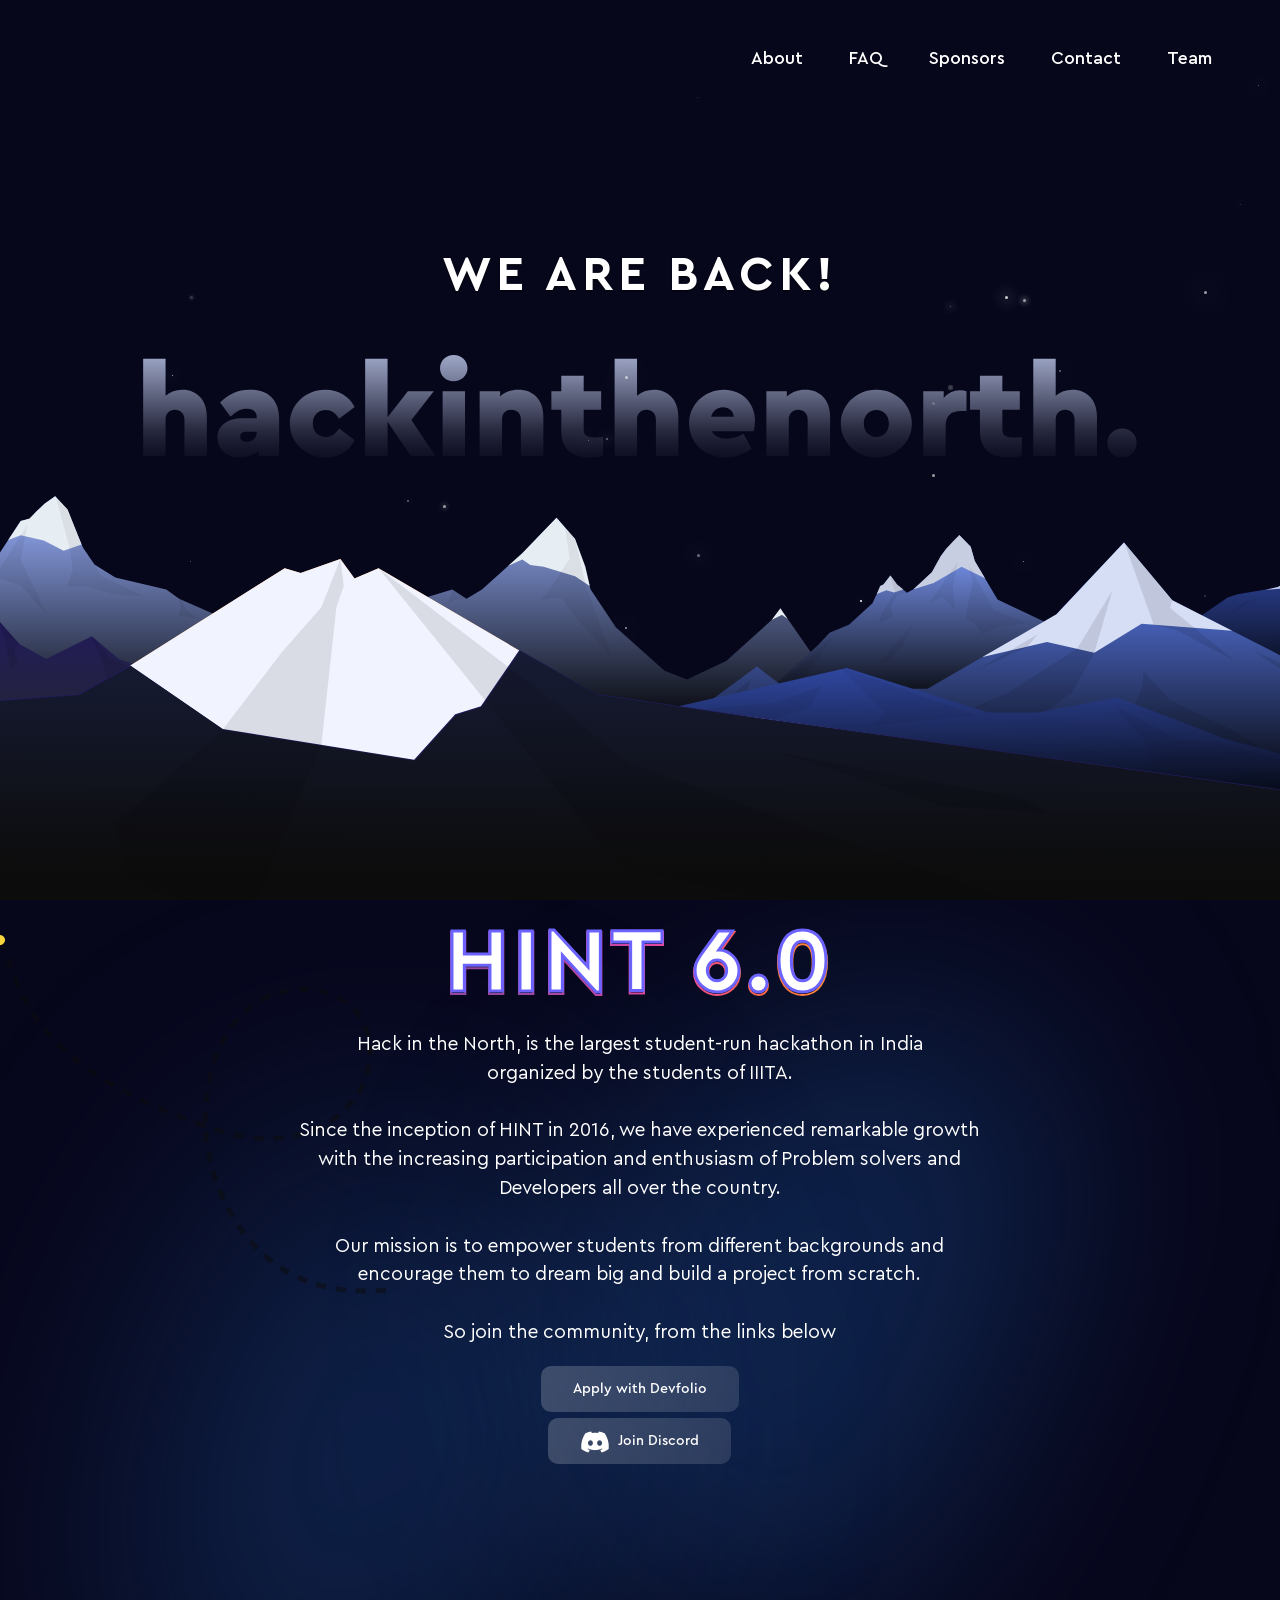
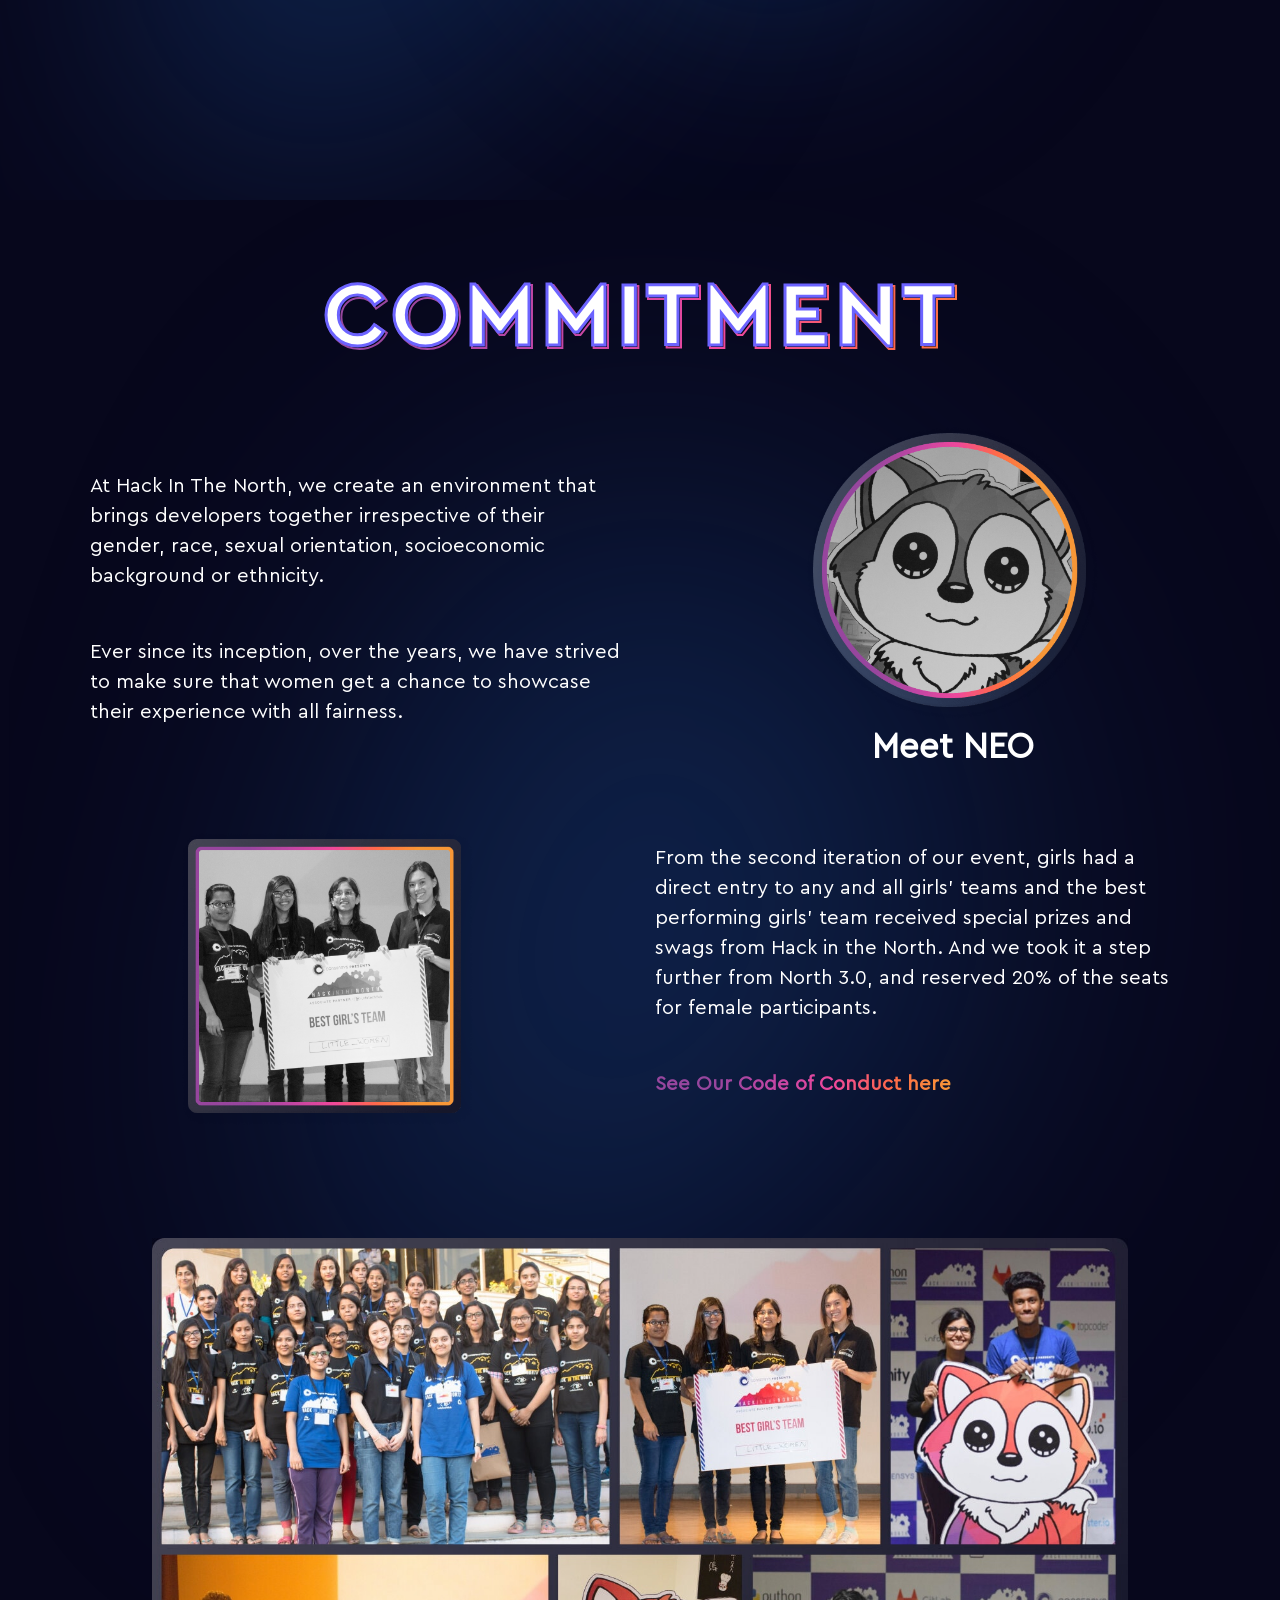
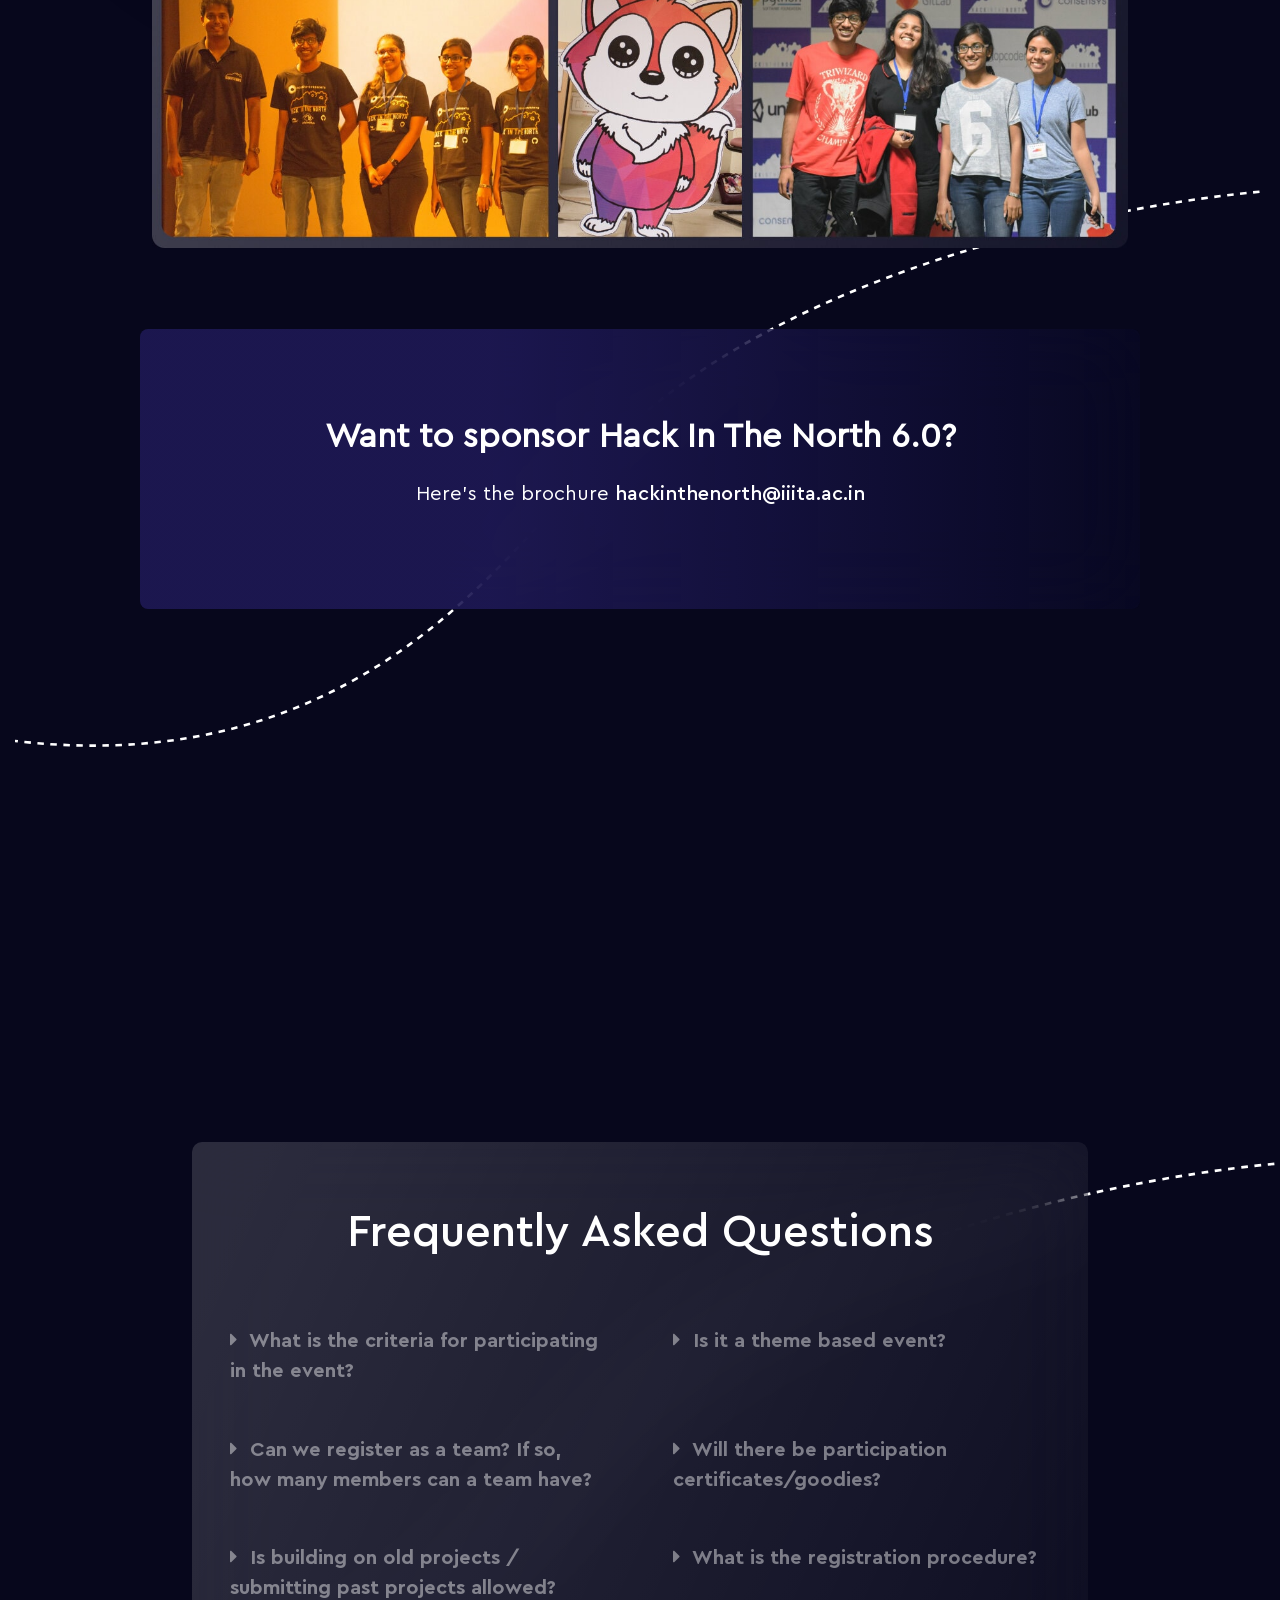
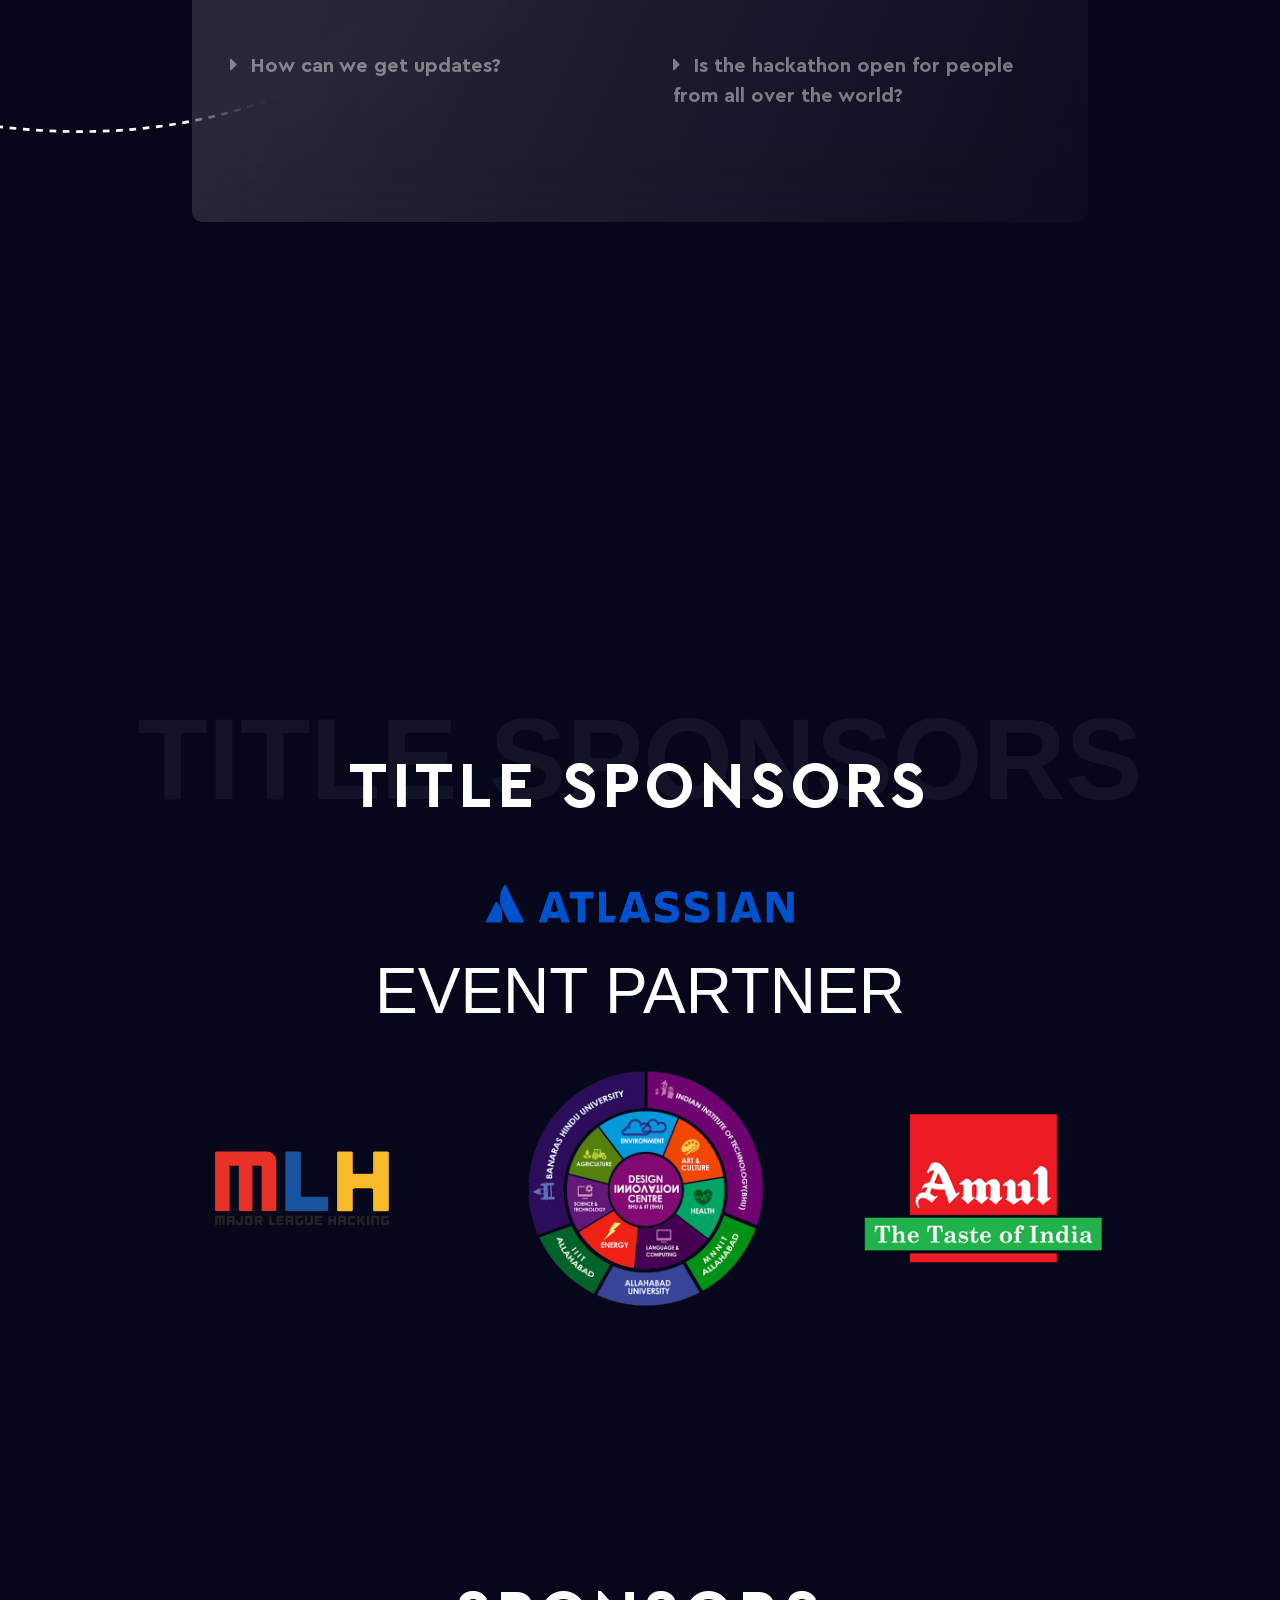
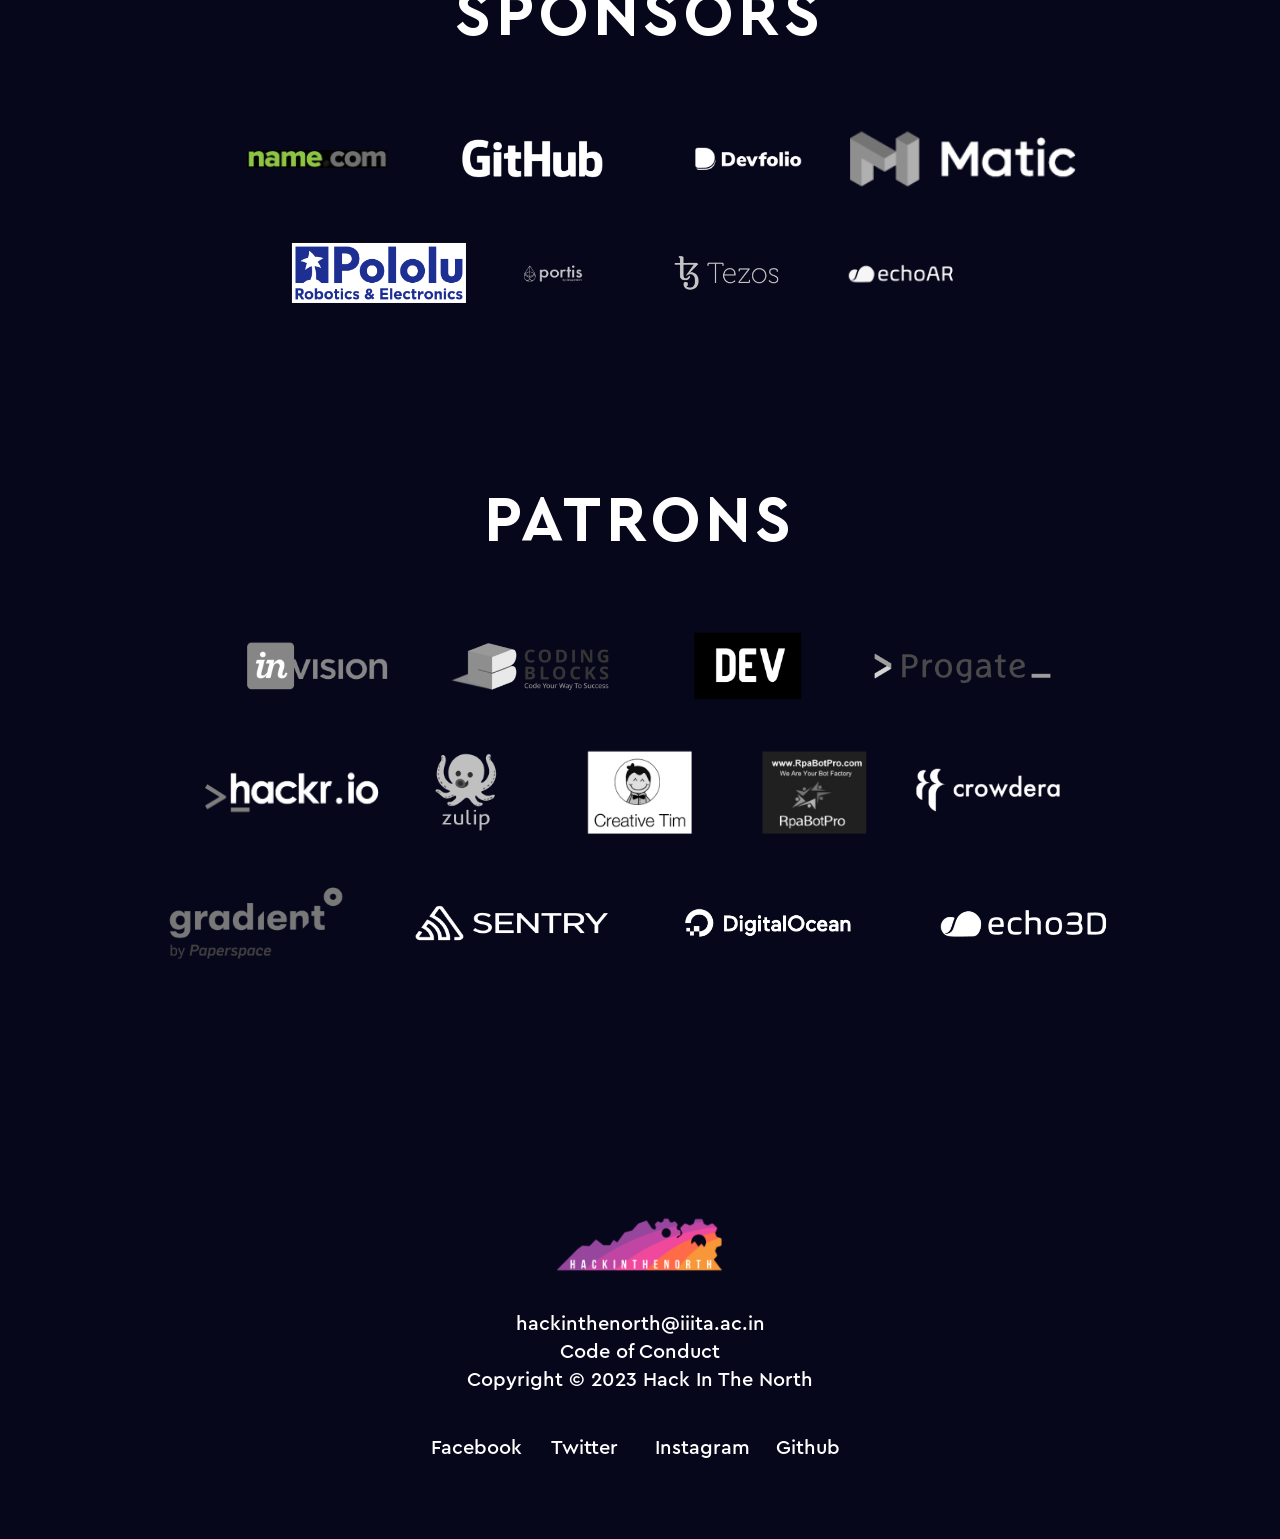
==== commit 0b232bf5: "Title Sponsors Done" ====
--- a/index.html
+++ b/index.html
@@ -1,1717 +1,1717 @@
-<!DOCTYPE html>
-<html lang="en">
-   <head>
-      <meta charset="UTF-8">
-      <meta name="viewport" content="width=device-width, initial-scale=1.0">
-      <meta http-equiv="X-UA-Compatible" content="ie=edge">
-      <title>Hack In The North</title>
-      <meta name="description" content="Hack in the North 5 Website.">
-      <link rel="stylesheet" href="./css/style-prev.css">
-      <link rel="stylesheet" href="./css/bootstrap/bootstrap.min.css">
-      <link rel="stylesheet" href="./css/style.css">
-      <link rel="stylesheet" href="./css/starrysky.css">
-      <link rel="stylesheet" href="https://use.fontawesome.com/releases/v5.3.1/css/all.css"
-         integrity="sha384-mzrmE5qonljUremFsqc01SB46JvROS7bZs3IO2EmfFsd15uHvIt+Y8vEf7N7fWAU" crossorigin="anonymous">
-      <link rel="stylesheet" href="./fonts/CircularStdBold/font.css">
-      <link rel="shortcut icon" href="assets/favicon_HINT5.png">
-      <!-- Facebook -->
-      <meta property="og:url" content="https://www.hackinthenorth.com" />
-      <meta property="og:type" content="article" />
-      <meta property="og:title" content="Hack In The North" />
-      <meta property="og:description" content="India's best student held hackathon" />
-      <meta property="og:image" content="./images/logo_coloured_white_text.svg" />
-      <!-- Twitter -->
-      <meta name="twitter:card" content="summary_large_image">
-      <meta name="twitter:creator" content="Team HINT">
-      <meta name="twitter:site" content="https://hackinthenorth.com">
-      <meta name="twitter:title" content="Hack In The North - India's Biggest Student Hackathon">
-      <meta name="twitter:description" content="Hack in the North, a student-held hackathon in India will host it's fifth edition this March. We have invited a 
-         legion of over 1000 hackers over the past four years to collaborate, create and bring to life an idea, in 36 hours.">
-      <meta name="twitter:image:src" content="./images/logo_coloured_white_text.svg">
-      <meta name="twitter:image:width" content="312">
-      <meta name="twitter:image:height" content="141">
-      <link rel="stylesheet" href="./css/owl.carousel.min.css" />
-      <link rel="stylesheet" href="./css/owl.theme.default.min.css" />
-      <!-- Global site tag (gtag.js) - Google Analytics -->
-      <script async src="https://www.googletagmanager.com/gtag/js?id=UA-154644271-1"></script>
-      <script>
-         window.dataLayer = window.dataLayer || [];
-         function gtag() { dataLayer.push(arguments); }
-         gtag('js', new Date());
-         
-         gtag('config', 'UA-154644271-1');
-      </script>
-      <script src="https://code.jquery.com/jquery-2.2.4.js" integrity="sha256-iT6Q9iMJYuQiMWNd9lDyBUStIq/8PuOW33aOqmvFpqI="
-         crossorigin="anonymous"></script>
-         <script defer async src="https://apply.devfolio.co/v2/sdk.js"></script>
-      <style>
-         @font-face {
-         font-family: 'CeraPro-black';
-         src: url(fonts/CeraPro-Black.ttf) format("truetype");
-         font-weight: bold;
-         font-style: normal;
-         }
-         @font-face {
-         font-family: 'CeraPro-bold';
-         src: url(fonts/CeraPro-Bold.ttf) format("truetype");
-         font-weight: bold;
-         font-style: normal;
-         }
-         @font-face {
-         font-family: 'CeraPro-regular';
-         src: url(fonts/CeraPro-Regular.ttf) format("truetype");
-         font-weight: 400;
-         font-style: normal;
-         }
-         @font-face {
-         font-family: 'CeraPro-Thin';
-         src: url(fonts/CeraPro-Thin.ttf) format("truetype");
-         font-weight: 300;
-         font-style: normal;
-         }
-         @font-face {
-         font-family: 'CeraPro-medium';
-         src: url(fonts/CeraPro-Medium.ttf) format("truetype");
-         font-weight: 500;
-         font-style: normal;
-         }
-         #content div h1,
-         #com-content div h1,
-         .faq-head h1,
-         .judge-head h1,
-         h1.what,
-         .theme-header,
-         .theme-list-heading {
-         font-family: 'CeraPro-bold';
-         }
-         #content div p,
-         #com-content div p,
-         .judge-position {
-         font-family: 'CeraPro-regular';
-         }
-         .link p,
-         .link a,
-         .collapsible,
-         .later p,
-         .content,
-         #lady p,
-         a.nav-link,
-         .judge-name {
-         font-family: 'CeraPro-medium';
-         }
-      </style>
-   </head>
-   <body>
-      <nav class="navbar navbar-expand-lg navbar-light bg-light fixed-top main-nav c25" id="mainNav">
-         <div class="container-fluid" style="padding-right:0; padding-left:0%;">
-            <!-- <a class="navbar-brand js-scroll-trigger navbar-title" href="#"><img src="images/Text-Logo.png" class="navbar-img"></a> -->
-            <button class="navbar-toggler" type="button" data-toggle="collapse" data-target="#navbarResponsive"
-               aria-controls="navbarResponsive" aria-expanded="false" aria-label="Toggle navigation"
-               style="padding: 0px 0px; margin: 0px 0px; border: none;">
-            <img style="width:60px; padding: 0px 0px; margin: 0px 0px; " src="./images/nav.svg">
-            </button>
-            <div class="collapse navbar-collapse" id="navbarResponsive">
-               <ul class="navbar-nav ml-auto navbar-list">
-                  <li class="nav-item">
-                     <a class="nav-link js-scroll-trigger" href="#about">About</a>
-                  </li>
-                  <!-- <li class="nav-item">
-                     <a class="nav-link js-scroll-trigger" href="#themes">Themes</a>
-                     </li> -->
-                  <li class="nav-item">
-                     <a class="nav-link js-scroll-trigger" href="#faq">FAQ</a>
-                  </li>
-                  <!-- <li class="nav-item">
-                     <a class="nav-link js-scroll-trigger" href="#prize-section">Prizes</a>
-                     </li> -->
-                  <li class="nav-item">
-                     <a class="nav-link js-scroll-trigger" href="#sponsors-page">Sponsors</a>
-                  </li>
-                  <li class="nav-item">
-                     <a class="nav-link js-scroll-trigger" href="#contact">Contact</a>
-                  </li>
-                  <li class="nav-item">
-                     <a class="nav-link js-scroll-trigger" href="team.html">Team</a>
-                  </li>
-                  <!-- <li class="nav-item">
-                     <a class="nav-link js-scroll-trigger" href="https://discord.gg/5HYbA8rWcp">Discord</a>
-                     </li> -->
-                  <!-- <li class="nav-item">
-                     <a class="nav-link js-scroll-trigger" href="projects.html">Projects</a>
-                     </li> -->
-               </ul>
-            </div>
-         </div>
-      </nav>
-      <div class="home-page" style="overflow: hidden;">
-         <div class="heading">
-            <div class="container">
-               <div class="stars" style="z-index: 0;">
-                  <div class="star"></div>
-                  <div class="star"></div>
-                  <div class="star"></div>
-                  <div class="star"></div>
-                  <div class="star"></div>
-                  <div class="star"></div>
-                  <div class="star"></div>
-                  <div class="star"></div>
-                  <div class="star"></div>
-                  <div class="star"></div>
-                  <div class="star"></div>
-                  <div class="star"></div>
-                  <div class="star"></div>
-                  <div class="star"></div>
-                  <div class="star"></div>
-                  <div class="star"></div>
-                  <div class="star"></div>
-                  <div class="star"></div>
-                  <div class="star"></div>
-                  <div class="star"></div>
-                  <div class="star"></div>
-                  <div class="star"></div>
-                  <div class="star"></div>
-                  <div class="star"></div>
-                  <div class="star"></div>
-                  <div class="star"></div>
-                  <div class="star"></div>
-                  <div class="star"></div>
-                  <div class="star"></div>
-                  <div class="star"></div>
-                  <div class="star"></div>
-                  <div class="star"></div>
-                  <div class="star"></div>
-                  <div class="star"></div>
-                  <div class="star"></div>
-                  <div class="star"></div>
-                  <div class="star"></div>
-                  <div class="star"></div>
-                  <div class="star"></div>
-                  <div class="star"></div>
-                  <div class="star"></div>
-                  <div class="star"></div>
-                  <div class="star"></div>
-                  <div class="star"></div>
-                  <div class="star"></div>
-                  <div class="star"></div>
-                  <div class="star"></div>
-                  <div class="star"></div>
-                  <div class="star"></div>
-                  <div class="star"></div>
-                  <div class="star"></div>
-                  <div class="star"></div>
-                  <div class="star"></div>
-                  <div class="star"></div>
-                  <div class="star"></div>
-                  <div class="star"></div>
-                  <div class="star"></div>
-                  <div class="star"></div>
-                  <div class="star"></div>
-                  <div class="star"></div>
-                  <div class="star"></div>
-                  <div class="star"></div>
-                  <div class="star"></div>
-                  <div class="star"></div>
-                  <div class="star"></div>
-                  <div class="star"></div>
-                  <div class="star"></div>
-                  <div class="star"></div>
-                  <div class="star"></div>
-                  <div class="star"></div>
-                  <div class="star"></div>
-                  <div class="star"></div>
-                  <div class="star"></div>
-                  <div class="star"></div>
-                  <div class="star"></div>
-                  <div class="star"></div>
-                  <div class="star"></div>
-                  <div class="star"></div>
-                  <div class="star"></div>
-                  <div class="star"></div>
-                  <div class="star"></div>
-                  <div class="star"></div>
-                  <div class="star"></div>
-                  <div class="star"></div>
-                  <div class="star"></div>
-                  <div class="star"></div>
-                  <div class="star"></div>
-                  <div class="star"></div>
-                  <div class="star"></div>
-                  <div class="star"></div>
-                  <div class="star"></div>
-                  <div class="star"></div>
-                  <div class="star"></div>
-                  <div class="star"></div>
-                  <div class="star"></div>
-                  <div class="star"></div>
-                  <div class="star"></div>
-                  <div class="star"></div>
-                  <div class="star"></div>
-                  <div class="star"></div>
-               </div>
-            </div>
-         </div>
-         <div class="main-landing-text">
-            <div class="hint" style="z-index: 4;">
-               <div class="row">
-                  <div class="col-sm-12" style="text-align: center;">
-                     <h1 class="what heading-hackinthenorth">
-                        WE ARE BACK!
-                     </h1>
-                     <!-- <h2>1st Apr - 3rd Apr</h2> -->
-                     <img src="./images/hackinthenorth..svg" class="we-back-img" alt="we are back">
-                  </div>
-               </div>
-            </div>
-         </div>
-         <img src="./images/Landing/back.svg" alt="" class="mountain" id="back" style="z-index: 1;">
-         <img src="./images/Landing/mid.svg" alt="" class="mountain" id="mid" style="z-index: 2;">
-         <img src="./images/Landing/front.svg" alt="" class="mountain" id="front" style="z-index: 4;">
-      </div>
-      <div class="about" id="about">
-         <div id="test" style="width:30vw">
-            <svg class="dot-line" version="1.1" id="Layer_1" xmlns="http://www.w3.org/2000/svg"
-               xmlns:xlink="http://www.w3.org/1999/xlink" x="0px" y="0px" width="612px" height="792px" viewBox="0 0 612 792"
-               enable-background="new 0 0 612 792" xml:space="preserve">
-               <path class="path" fill="none" stroke="white" stroke-width="3" stroke-linejoin="round" stroke-miterlimit="10" d="M0 40
-                  C20.5 80.5 18.5 161 205 226
-                  C336 274.5 396.356 169.5 359.5 116
-                  C326.089 67.5 205 74.4 205 226
-                  C208.667 288.333 251.7 408.2 394.5 389" />
-               <path class="dashed" fill="none" stroke="#0c0c0c" stroke-width="5" stroke-linejoin="round"
-                  stroke-miterlimit="10" d="M0 40
-                  C20.5 80.5 18.5 161 205 226
-                  C336 274.5 396.356 169.5 359.5 116
-                  C326.089 67.5 205 74.4 205 226
-                  C208.667 288.333 251.7 408.2 394.5 389" />
-            </svg>
-            <div class="ball"></div>
-         </div>
-         <!-- <img src="./images/what is/dark_triangle.svg" alt="" id="tri-dark"> -->
-         <div class="row" id="content">
-            <div class="col-sm-12">
-               <!-- <h1 class="what hint-text" style="margin-bottom: 0;">Atlassian</h1>
-               <h6 class="what presents-text">presents</h6> -->
-               <div class="fancy_heading_container" >
-                  <h1 class="fancy_heading" style="width:80%; left: 10%;">HINT 6.0</h1>
-                  <h1 class="fancy_heading_shadow" style="width:80%; left: 10%;">HINT 6.0</h1>
-               </div>
-               <p class="what-content">
-                  Hack in the North, is the largest student-run hackathon in India 
-                  <br>
-                  organized by the students of IIITA.
-                  <br>
-                  <br>
-                  Since the inception of HINT in 2016, we have experienced remarkable growth with the increasing participation and enthusiasm of Problem solvers and Developers all over the country.
-                  <br>
-                  <br>
-                  Our mission is to empower students from different backgrounds and encourage them to dream big and build a project from scratch.
-                  <br>
-                  <br>
-                  So join the community, from the links below
-                  <br>
-               </p>
-               <div class="row text-center">
-                  <div style="z-index: 4;">
-                     <a class="dev dev-btn apply-button" data-hackathon-slug="hack-in-the-north" data-button-theme="dark-inverted"  href="https://hint5.devfolio.co" target="blank">Apply with Devfolio</a>
-                  </div>
-               </div>
-               <br> <br>
-               <div class="row text-center">
-                  <div class="col-12" style="z-index: 5">
-                     <a class="dev dev-btn" href=https://discord.gg/5HYbA8rWcp" target="blank"><i class='fab fa-discord'
-                        style='font-size:24px;vertical-align: middle;'></i>&nbsp; Join Discord</a>
-                  </div>
-               </div>
-            </div>
-         </div>
-         <div class="dates-div">
-            <!-- <img src="./images/date-apr.png" style="max-height: 60vh;max-width: 95%;"> -->
-         </div>
-         <!-- <div class="judge-section" id="judges">
-            <div class="row mt-4">
-               <div class="col-12 judge-head text-center">
-                  <div class="fancy_heading_container">
-                     <h1 class="fancy_heading">PAST JUDGES</h1>
-                     <h1 class="fancy_heading_shadow">PAST JUDGES</h1>
-                  </div>
-               </div>
-               <div class="judges-cards-section mt-4">
-                  <div class="row mt-4">
-                     <div class="col-lg-6 col-md-6 col-sm-12">
-                        <div class="judge-card">
-                           <div class="inner-part">
-                              <div class="center"><div class="circ_gradient"><img src="./images/judges/karan.jpg" alt="speaker-img"></div></div>
-                              <p class="judge-position">Senior Architect & Developer Evangelist at Red Hat</p>
-                           </div>
-                           <p class="judge-name">Karan Singh</p>
-                        </div>
-                     </div>
-                     <div class="col-lg-6 col-md-6 col-sm-12">
-                        <div class="judge-card">
-                           <div class="inner-part">
-                              <div class="center">  
-                                 <div class="circ_gradient"><img src="./images/judges/Nirbhik-Jangid.jpeg" alt="speaker-img"></div>
-                              </div>
-                              <p class="judge-position">Founder - The Dapp List | Previously - Polygon</p>
-                           </div>
-                           <p class="judge-name">Nirbhik Jangid</p>
-                        </div>
-                     </div>
-                     <div class="col-lg-6 col-md-6 col-sm-12">
-                        <div class="judge-card">
-                           <div class="inner-part">
-                              <div class="center"><div class="circ_gradient"><img src="./images/judges/ranjana.png" alt="speaker-img"></div></div>
-                              
-                              <p class="judge-position">Assistant Prof. & 
-                                 Coordinator NewGen 
-                                 IEDC at IIIT</p>
-                           </div>
-                           <p class="judge-name">Ranjhana Vyas</p>
-                        </div>
-                     </div>
-                     <div class="col-lg-6 col-md-6 col-sm-12">
-                        <div class="judge-card">
-                           <div class="inner-part">
-                              <div class="center"><div class="circ_gradient"><img src="./images/judges/anagh.jpg" alt="speaker-img"></div></div>
-                              <p class="judge-position">Software Engineer at Qualcomm</p>
-                           </div>
-                           <p class="judge-name">Anagh G S</p>
-                        </div>
-                     </div>
-                  </div>
-               </div>
-            </div>
-         </div> -->
-         <!-- <div class="row speaker-section">
-            <div class="container-fluid speaker-header-container">
-               <div class="fancy_heading_container text-center" >
-                  <h1 class="fancy_heading" style="left: 15%; text-align: center;">PAST SPEAKERS</h1>
-                  <h1 class="fancy_heading_shadow" style="left: 15.2%; text-align: center;">PAST SPEAKERS</h1>
-               </div>
-            </div>
-            <div class="container speaker-box">
-               <div class="owl-carousel owl-theme">
-                  <div class="item">
-                     <div class="row">
-                        <div class="col-8" style="padding: 0;">
-                           <div class="row">
-                              <p class="youtube-speaker youtube-type-1">
-                                 April 1, 2022<br>
-                                 YouTube LIVE 5:00pm
-                              </p>
-                           </div>
-                           <div class="row">
-                              <img src="./images/speaker/Akshay Saini.png" width="100%">
-                           </div>
-                        </div>
-                        <div class="col-4">
-                           <div class="row">
-                              <p class="role-speaker role-type-1">
-                                 Speaker
-                              </p>
-                           </div>
-                           <div class="row">
-                              <img class="speaker_img" src="./images/speaker/akshay saini.jpg" width="100%" alt="Akshay Saini">
-                           </div>
-                        </div>
-                     </div>
-                     <div class="row" style="margin-top: 30px;">
-                        <div class="col-lg-2 col-md-2 col-3 dash-speaker dash-type-1">
-                        </div>
-                        <div class="col-lg-6 col-md-6 col-9 des-speaker-container" style="padding-left: 0px;">
-                           <p class="des-speaker des-type-1">
-                              Software engineer at Uber, YouTuber with 172k subscribers. He is known for his course of JavaScript named "Namaste Javascript" on YouTube. Former software engineer at Paytm with keen interest Digital Marketing, SEO, SMM, Blogging and Web Security.
-                           </p>
-                        </div>
-                     </div>
-                  </div>
-                  <div class="item">
-                     <div class="row">
-                        <div class="col-8" style="padding: 0;">
-                           <div class="row">
-                              <p class="youtube-speaker">
-                                 April 1, 2022<br>
-                                 YouTube LIVE 7:00pm
-                              </p>
-                           </div>
-                           <div class="row">
-                              <img src="./images/speaker/Rohas Nagpal.png" width="100%">
-                           </div>
-                        </div>
-                        <div class="col-4">
-                           <div class="row">
-                              <p class="role-speaker">
-                                 Speaker
-                              </p>
-                           </div>
-                           <div class="row">
-                              <img class="speaker_img" src="./images/speaker/rohas nagpal.jpg" width="100%" alt="Rohas Nagpal">
-                           </div>
-                        </div>
-                     </div>
-                     <div class="row" style="margin-top: 30px;">
-                        <div class="col-lg-2 col-md-2 col-3 dash-speaker">
-                        </div>
-                        <div class="col-lg-6 col-md-6 col-9 des-speaker-container" style="padding-left: 0px;">
-                           <p class="des-speaker">
-                              Chief Blockchain Architect at the Hybrid Finance (HyFi) Blockchain, started his career in the early 1990s as a hacker and co-founded Asian School of Cyber Laws in 1999. In 2015, he moved into the blockchain space and co-founded Primechain in 2016. To help his daughters in understanding the crypto world he wrote "Future Money Playbook" for them.
-                           </p>
-                        </div>
-                     </div>
-                  </div>
-                  <div class="item">
-                     <div class="row">
-                        <div class="col-8" style="padding: 0;">
-                           <div class="row">
-                              <p class="youtube-speaker youtube-type-2">
-                                 April 2, 2022<br>
-                                 YouTube LIVE 6:00pm
-                              </p>
-                           </div>
-                           <div class="row">
-                              <img  src="./images/speaker/Santosh Yadav.png" width="100%">
-                           </div>
-                        </div>
-                        <div class="col-4">
-                           <div class="row">
-                              <p class="role-speaker role-type-2">
-                                 Speaker
-                              </p>
-                           </div>
-                           <div class="row">
-                              <img class="speaker_img" src="./images/speaker/santosh yadav.jpg" width="100%" alt="Santosh Yadav">
-                           </div>
-                        </div>
-                     </div>
-                     <div class="row" style="margin-top: 30px;">
-                        <div class="col-lg-2 col-md-2 col-3 dash-speaker dash-type-2">
-                        </div>
-                        <div class="col-lg-6 col-md-6 col-9 des-speaker-container" style="padding-left: 0px;">
-                           <p class="des-speaker des-type-2">
-                              Currently working as Frontend Developer at avodaq AG. Google Developer Expert for Angular, GitHub Star, Auth0 Ambassador, Software Consultant, Open source contributor, Co-Founder of This is Learning. Started his channel "Tech Talks with Santosh" during covid-19 pandemic.
-                           </p>
-                        </div>
-                     </div>
-                  </div>
-                  <div class="item">
-                     <div class="row">
-                        <div class="col-8" style="padding: 0;">
-                           <div class="row">
-                              <p class="youtube-speaker youtube-type-3">
-                                 December 19,2020<br>
-                                 YouTube LIVE 8:45pm
-                              </p>
-                           </div>
-                           <div class="row">
-                              <img src="./images/speaker/AnupamDagar.png" width="100%">
-                           </div>
-                        </div>
-                        <div class="col-4">
-                           <div class="row">
-                              <p class="role-speaker role-type-3">
-                                 Speaker | Judge
-                              </p>
-                           </div>
-                           <div class="row">
-                              <img class="speaker_img" src="./images/speaker/Dagar.JPG" width="100%" alt="Anupam Dagar">
-                           </div>
-                        </div>
-                     </div>
-                     <div class="row" style="margin-top: 30px;">
-                        <div class="col-lg-2 col-md-2 col-3 dash-speaker dash-type-3">
-                        </div>
-                        <div class="col-lg-6 col-md-6 col-9 des-speaker-container" style="padding-left: 0px;">
-                           <p class="des-speaker des-type-3">
-                              Software Engineer at Deutsche Telekom Digital Labs.
-                              Former Campus Expert at GitHub Education, Research Assistant at NTU, Singapore.
-                              Worked as a Software Developer intern at Hasura, Open Source Developer at FOSSASIA.
-                              Delivered talks in conferences across San Francisco, Berlin and Singapore.
-                           </p>
-                        </div>
-                     </div>
-                  </div>
-                  
-               </div>
-            </div>
-         </div> -->
-      </div>
-      <div class="main-commit">
-         <div id="com-content">
-            <div class="fancy_heading_container">
-               <h1 class="fancy_heading">COMMITMENT</h1>
-               <h1 class="fancy_heading_shadow">COMMITMENT</h1>
-            </div>
-            <div class="container-fluid">
-               <div class="row commit-row">
-                  <div class="col-xs-12 col-sm-6 col-md-6 col-lg-6 com-txt neo-para">
-                     <p style="margin-left: 10%;">At Hack In The North, we create an environment that brings developers together irrespective of their gender, race, sexual orientation, socioeconomic background or ethnicity.
-                     </p>
-                     <br>
-                     <p style="margin-left: 10%;">Ever since its inception, over the years, we have strived to make sure that women get a chance to showcase their experience with all fairness.
-                     </p>
-                  </div>
-                  <div class="col-xs-12 col-sm-6 col-md-6 col-lg-6">
-                     <img src="./images/Commitment/comm11.png" class="neo-img">
-                     <p class="neo">Meet NEO</p>
-                  </div>
-                  <div class="col-xs-12 col-sm-6 col-md-6 col-lg-6 com-txt para_invi">
-                     <p>At Hack In The North, we create an environment that brings developers together irrespective of their gender, race, sexual orientation, socioeconomic background or ethnicity.
-                     </p>
-                     <br>
-                     <p>Ever since its inception, over the years, we have strived to make sure that women get a chance to showcase their experience with all fairness.
-                     </p>
-                  </div>
-                  <div class="col-xs-12 col-sm-6 col-md-6 col-lg-6 team-img">
-                     <img src="./images/Commitment/comm21.png" class="neo-img">
-                  </div>
-                  <div class="col-xs-12 col-sm-6 col-md-6 col-lg-6 com-txt2">
-                     <p class="coc-above">
-                        From the second iteration of our event, girls had a direct entry to any and all girls’ teams and the best performing girls’ team received special prizes and swags from Hack in the North. And we took it a step further from North 3.0, and reserved 20% of the seats for female participants.
-                     </p>
-                     <br>
-                     <p><a class="coc" href="https://devfolio.co/code-of-conduct" target="_blank">See Our
-                        Code of Conduct here</a>
-                     </p>
-                  </div>
-                  <div class="col-sm-12" style="z-index: 1;">
-                     <img src="./images/Commitment/commitment-grid1.jpg" alt="" style="width: 80%;margin-left: 10%; margin-top: 70px;">
-                  </div>
-                  <div class="col-sm-12" id="brochure">
-                     <img src="./images/Sponsor_us/background_dotted_line.svg" alt="" class="line">
-                     <div class="brochure-box flex-container">
-                        <!-- <div class="ribbon blue-box"><img src="./images/Sponsor_us/ribbon.svg" alt=""></div> -->
-                        <div class="blue-box brch">
-                           <div class="link">
-                              <p class="broch-txt1">Want to sponsor Hack In The North 6.0?</p>
-                              <p class="broch-txt2">Here's the brochure <a href="https://drive.google.com/file/d/1IXjXFANEnQbrsD3qfc1UcEnRK3gepBfn/view?usp=drivesdk" style="font-size: 1em;">hackinthenorth@iiita.ac.in</a></p>
-                              <!-- <div class="broch-btn">
-                                 <button type="button" class="brochure_button"><a href="">DOWNLOAD BROCHURE<img src="images/Sponsor_us/download.svg" width="25px" style="margin-left: 10px;"></img></button>
-                              </div> -->
-                           </div>
-                        </div>
-                        <!-- <div class="blue-box dot">
-                           <img src="./images/Sponsor_us/circle_square_pattern.svg" alt="">
-                           </div> -->
-                     </div>
-                  </div>
-               </div>
-            </div>
-         </div>
-      </div>
-      <div class="sponsorship">
-         <div class="row">
-            <!-- <div class="col-sm-12" id="female-pic" >
-               <img src="./images/Commitment/commitment-grid.jpg" alt="">
-               </div> -->
-            <!-- <div class="col-sm-12" id="brochure">
-               <img src="./images/Sponsor_us/background_dotted_line.svg" alt="" class="line">
-               <div class="brochure-box flex-container">
-                 <div class="ribbon blue-box"><img src="./images/Sponsor_us/ribbon.svg" alt=""></div>
-                 <div class="blue-box brch">
-                   <div class="link">
-                     <p>Want to sponsor Hack In The North ?<br>Shoot us an E-mail <a href="mailto:hackinthenorth@iiita.ac.in" style="font-size: 1em;">hackinthenorth@iiita.ac.in</a></p>
-                   </div>
-                 </div>
-                 <div class="blue-box dot">
-                   <img src="./images/Sponsor_us/circle_square_pattern.svg" alt="">
-                 </div>
-               </div>
-               </div> -->
-            <!-- <div class="time-line" id="timeline">
-               <div class="fancy_heading_container" style="text-align: center;">
-                  <h1 class="fancy_heading">TIMELINE</h1>
-                  <h1 class="fancy_heading_shadow">TIMELINE</h1>
-               </div>
-               <div class="row time-svg">
-                  <div class="col-12" style="padding: 0; margin-bottom: 10%;" >
-                     <img src="./images/timeline-web.svg" alt="" class="sch">
-                  </div>
-                  <div class="col-12" style="padding: 0;" id="tim-mobile">
-                     <img src="./images/timeline-phone.svg" alt="" class="sch-mob">
-                     </div>
-               </div>
-            </div> -->
-         </div>
-      </div>
-      </div>
-      <br><br><br><br><br>
-      <!-- <div id="faq">
-         <div class="row">
-           <div class="up-curve col-sm-12">
-             <img src="./images/faq/faq_top_curve.svg" alt="">
-           </div>
-           <div class="faq col-sm-12">
-             <div class="row">
-               <div class="col-sm-12 faq-head">
-                 <h1>F<span class="faq-dot">.</span> A<span class="faq-dot">.</span> Q<span class="faq-dot">.</span> </h1>
-                 <img src="./images/faq/faq_question_marks.svg" alt="" id="q-mark">
-               </div>
-               <div class="col-sm-12">
-                 <div class="row" id="faq-sec">
-                   <div class="col-md-5 col-sm-12" id="lady">
-                     <img src="./images/faq/faq_bandi.svg" alt="" class="bandi">
-                     <p>Have any more Questions? <br> Reach out to us at any time <br><br>
-                       <a href="mailto:hackinthenorth@iiita.ac.in" target="_top">hackinthenorth@iiita.ac.in</a> <br><a
-                         href="https://www.facebook.com/HackInTheNorth" target="_blank">facebook.com/HackInTheNorth</a>
-                     </p>
-                   </div>
-                   <div class="col-md-7 col-sm-12">
-                     <div class="row faq-column">
-                       <div class=></div> 
-                       <div class="faq-collapsible"></div>
-                       <div class="faq-collapsible">
-                         <button class="collapsible" id="faq-question">Why Hacka-demic? </button>
-                         <div class="content">
-                           <p>HINT 5 could not be organized adhering to the pandemic. To bridge the gap, Team HINT will host
-                             Hacka-demic, a promotional event that will help you get away from the boredom caused by lockdown
-                             and bring out the hacker in you.</p>
-                         </div>
-                       </div>
-                       <div class="faq-collapsible">
-                         <button class="collapsible" id="faq-question">What is the team size for Hacka-demic?</button>
-                         <div class="content">
-                           <p>The team size can range from 2 to 4 members</p>
-                         </div>
-                       </div>
-                       <div class="faq-collapsible">
-                         <button class="collapsible" id="faq-question">Is Hacka-demic going to be an annual event organized
-                           by the team?</button>
-                         <div class="content">
-                           <p>It is a one-time event introduced to fill in the void created due to the pandemic.</p>
-                         </div>
-                       </div>
-                       <div class="faq-collapsible">
-                         <button class="collapsible" id="faq-question">Is it a replacement of HINT 5?</button>
-                         <div class="content">
-                           <p>No, Hacka-demic is a promotional event organized by the HINT team.</p>
-                         </div>
-                       </div>
-                       <div class="faq-collapsible">
-                         <button class="collapsible" id="faq-question">Are there separate prizes for the girl teams in
-                           Hacka-demic?</button>
-                         <div class="content">
-                           <p>HINT believes in promoting diversity and inclusiveness, so there is a special prize for girl
-                             teams to encourage participation.</p>
-                         </div>
-                       </div>
-                       <div class="faq-collapsible">
-                         <button class="collapsible" id="faq-question">Are there going to be themes for Hacka-demic?</button>
-                         <div class="content">
-                           <p>This is an open track hackathon, we encourage you to build anything of your choice still, we
-                             will be releasing the themes soon to give you an idea of what could be built.</p>
-                         </div>
-                       </div>
-                       <div class="faq-collapsible">
-                         <button class="collapsible" id="faq-question">We will get extra points for implementing our idea
-                           similar to themes?</button>
-                         <div class="content">
-                           <p>There are no extra points for implementing the themes given, every idea will be given equal
-                             weightage</p>
-                         </div>
-                       </div>
-                       <div class="faq-collapsible">
-                         <button class="collapsible" id="faq-question">Is there a provision for partial selection of members
-                           of a team ?</button>
-                         <div class="content">
-                           <p>No, there is no such provision. Selection of a team is done considering all it's members.
-                             However the team members can apply as individuals and then form a team after selection.</p>
-                         </div>
-                       </div>
-                       <div class="faq-collapsible">
-                         <button class="collapsible" id="faq-question">What if I don’t want to present my hack?</button>
-                         <div class="content">
-                           <p>Unfinished or unimpressive (so you think) projects should be presented anyway!
-                             Presenting your hack gives you a chance to be proud of what you’ve done, and a
-                             constructive perspective of where you should be headed next.</p>
-                         </div>
-                       </div>
-                       <div class="faq-collapsible">
-                         <button class="collapsible" id="faq-question">What if I don’t have a team or an idea?</button>
-                         <div class="content">
-                           <p>Not to worry, most people don’t! We’ll have team formation and ideation events
-                             geared towards helping you find people to work with.</p>
-                         </div>
-                       </div>
-                       <div class="faq-collapsible">
-                         <button class="collapsible" id="faq-question">What if I've never been to a hackathon
-                           before?</button>
-                         <div class="content">
-                           <p>Then we're so glad HINT will be your first ever! It’s helpful to have some
-                             programming or technical experience, but it’s not a requirement. We’ll have talks,
-                             mentors and workshops to help you with your project.</p>
-                         </div>
-                       </div>
-                       <div class="faq-collapsible">
-                         <button class="collapsible" id="faq-question">Can I start working on my hack before the
-                           event?</button>
-                         <div class="content">
-                           <p>No. In the interest of fairness, students should not be working on their projects
-                             before Hack in the North begins and we do not allow participants to work on
-                             pre-existing projects. However, you can familiarize yourself with all the tools and
-                             technologies you intend to use beforehand!</p>
-                         </div>
-                       </div>
-         
-                     </div>
-                   </div>
-                 </div>
-               </div>
-             </div>
-             <div class="col-sm-12 later">
-               <p id="more-info">Have any more Questions? <br> Reach out to us at any time <br><br>
-                 hackinthenorth@iiita.ac.in<br>facebook.com/HackInTheNorth
-               </p>
-             </div>
-           </div>
-           <div class="bottom-curve col-sm-12"><img src="./images/faq/faq_bottom_curve.svg" alt=""></div>
-         </div>
-         </div> -->
-      <div id="faq">
-         <div class="container-fluid faq-box" style="z-index:1">
-            <h2 class="faq-heading">Frequently Asked Questions</h2>
-            <div class="row" style="padding-bottom: 10%;" >
-               <div class="faq-collapsible col-sm-12 col-md-6 faques">
-                  <button class="collapsible" id="faq-question" ><i class="iconclass fas fa-caret-right"></i> &nbsp;What is the criteria for participating in the event?</button>
-                  <div class="content">
-                     <p>
-                        <span class="text-background-transparent">Ans.</span>
-                        The only criteria is that the participant should be a student and not a working professional.
-                     </p>
-                  </div>
-               </div>
-               <div class="faq-collapsible col-sm-12 col-md-6 faques">
-                  <button class="collapsible" id="faq-question" ><i class="iconclass fas fa-caret-right"></i> &nbsp;Is it a theme based event?</button>
-                  <div class="content">
-                     <p>
-                        <span class="text-background-transparent">Ans.</span>
-                        No, the event is not theme based. However, we have special prizes for teams who build something based on custom problem statements.
-                     </p>
-                  </div>
-               </div>
-               <div class="faq-collapsible col-sm-12 col-md-6 faques">
-                  <button class="collapsible" id="faq-question" ><i class="iconclass fas fa-caret-right"></i> &nbsp;Can we register as a team? If so, how many members can a team have?</button>
-                  <div class="content">
-                     <p>
-                        <span class="text-background-transparent">Ans.</span>
-                        Yes, a team can have 2 - 4 members.
-                     </p>
-                  </div>
-               </div>
-               <div class="faq-collapsible col-sm-12 col-md-6 faques">
-                  <button class="collapsible" id="faq-question" ><i class="iconclass fas fa-caret-right"></i> &nbsp;Will there be participation certificates/goodies?</button>
-                  <div class="content">
-                     <p>
-                        <span class="text-background-transparent">Ans.</span>
-                        Yes, participation certificates and goodies will be rewarded to all the participants.
-                     </p>
-                  </div>
-               </div>
-               <div class="faq-collapsible col-sm-12 col-md-6 faques">
-                  <button class="collapsible" id="faq-question" ><i class="iconclass fas fa-caret-right"></i> &nbsp;Is building on old projects / submitting past projects allowed?</button>
-                  <div class="content">
-                     <p>
-                        <span class="text-background-transparent">Ans.</span>
-                        We encourage you to submit projects only prepared in the duration of the hackathon.
-                        However, if you decide to submit an existing project then check out our code of conduct.
-                     </p>
-                  </div>
-               </div>
-               <div class="faq-collapsible col-sm-12 col-md-6 faques">
-                  <button class="collapsible" id="faq-question" ><i class="iconclass fas fa-caret-right"></i> &nbsp;What is the registration procedure?</button>
-                  <div class="content">
-                     <p>
-                        <span class="text-background-transparent">Ans.</span>
-                        Registrations will take place at Devfolio, one has to fill a form to register for the event.
-                     </p>
-                  </div>
-               </div>
-               <div class="faq-collapsible col-sm-12 col-md-6 faques">
-                  <button class="collapsible" id="faq-question" ><i class="iconclass fas fa-caret-right"></i> &nbsp;How can we get updates?  </button>
-                  <div class="content">
-                     <p>
-                        <span class="text-background-transparent">Ans.</span>
-                        For updates you can join our discord server, the link for the same is above.
-                     </p>
-                  </div>
-               </div>
-               
-               <div class="faq-collapsible col-sm-12 col-md-6 faques">
-                  <button class="collapsible" id="faq-question" ><i class="iconclass fas fa-caret-right"></i> &nbsp;Is the hackathon open for people from all over the world?</button>
-                  <div class="content">
-                     <p>
-                        <span class="text-background-transparent">Ans.</span>
-                        Yes, students from all around the world are welcome to participate.
-                     </p>
-                  </div>
-               </div>
-            </div>
-         </div>
-         <img src="./images/Sponsor_us/background_dotted_line.svg" alt="" class="faq-line">
-      </div>
-      <div class="container-fluid sponsors sponsor-section" id="prize-section">
-         <!-- <div class="row" style="margin-bottom: 5%;">
-            <div class="col-12 text-center">
-              <h1 class="what">Prizes</h1>
-            </div>
-            </div>
-            
-            <div class="prize-page">
-            <div class="row prize-section">
-              <div class="col-lg-4 col-md-6 col-sm-12">
-                <div class="prize-box">
-                  <div class="image-dabba" style="height: 60%">
-                    <div class="image-ka-text">
-                      <img src = './images/Prizes/10k.png' class = 'prize-ka-image'>
-                    </div>
-                  </div>
-                  <div class="prize-number">
-                    1st Prize
-                  </div>
-                </div>
-              </div>
-              <div class="col-lg-4 col-md-6 col-sm-12">
-                <div class="prize-box">
-                  <div class="image-dabba" style="height: 60%">
-                    <div class="image-ka-text">
-                      <img src = './images/Prizes/7k.png' class = 'prize-ka-image'>
-                    </div>
-                  </div>
-                  <div class="prize-number">
-                    2nd Prize
-                  </div>
-                </div>
-              </div>
-              <div class="col-lg-4 col-md-6 col-sm-12">
-                <div class="prize-box">
-                  <div class="image-dabba" style="height: 60%">
-                    <div class="image-ka-text">
-                      <img src = './images/Prizes/4k.png' class = 'prize-ka-image'>
-                    </div>
-                  </div>
-                  <div class="prize-number">
-                    3rd Prize
-                  </div>
-                </div>
-              </div> 
-              <div class="col-lg-4 col-md-6 col-sm-12">
-                <div class="prize-box">
-                  <div class="image-dabba" style="height: 60%">
-                    <div class="image-ka-text">
-                      <img src = 'images/Prizes/boat1.webp' class = 'prize-ka-image'>
-                    </div>
-                  </div>
-                  <div class="prize-number">
-                    4th Prize
-                    <div class="prize-name">
-                      Boat 1000 Speakers
-                    </div>
-                  </div>
-                </div>
-              </div> 
-              <div class="col-lg-4 col-md-6 col-sm-12">
-                <div class="prize-box">
-                  <div class="image-dabba" style="height: 60%">
-                    <div class="image-ka-text">
-                      <img src = 'images/Prizes/ghost.png' class = 'prize-ka-image' id="ghost">
-                    </div>
-                  </div>
-                  <div class="prize-number">
-                    5th Prize
-                    <div class="prize-name">
-                      Ghost Anti-Theft Bags
-                    </div>
-                  </div>
-                </div>
-              </div> 
-              <div class="col-lg-4 col-md-6 col-sm-12">
-                <div class="prize-box">
-                  <div class="image-dabba" style="height: 60%">
-                    <div class="image-ka-text">
-                      <img src = 'images/Prizes/5.png' class = 'prize-ka-image'>
-                    </div>
-                  </div>
-                  <div class="prize-number girls">
-                    Best All Girls Team
-                  </div>
-                </div>
-              </div>
-              <div class="col-lg-4 col-md-6 col-sm-12 polulu-prize">
-                <div class="prize-box">
-                  <div class="image-dabba" style="height: 60%">
-                    <div class="image-ka-text">
-                      <img src = './images/Prizes/2k.png' class = 'prize-ka-image'>
-                    </div>
-                  </div>
-                  <div class="prize-number girls">
-                    Best Girls Team
-                  </div>
-                </div>
-              </div> 
-            </div>
-            </div> -->
-
-            <!-- <div class="row prizes_box" >
-               <div class="col-12 text-center">
-                  <div class="fancy_heading_container">
-                     <h2 class="fancy_heading">PAST PRIZES</h2>
-                     <h2 class="fancy_heading_shadow">PAST PRIZES</h2>
-                  </div>
-               </div>
-            </div> -->
-            <!-- <div class="prize-page special-prize">
-               <div class="row prize-section">
-                  <div class="col-lg-4 col-md-6 col-sm-12">
-                     <div class="prize1-box">
-                        <div class="special-image">
-                           <img src="./images/Prizes/1st.png" alt="sponsor-image" class="prize_logo">
-                        </div>
-                        <div class="image-dabba">
-                           <div>
-                              <img src='./images/Prizes/60k.png' class='prize-ka-image' style="margin-top: 10%;">
-                           </div>
-                        </div>
-                        <div class="prize1-number" style="margin-top: 10%;">
-                           Winner
-                        </div>
-                        <img src="./images/Prizes/1st_glow.svg" alt="glow1" class="glow">
-                     </div>
-                  </div>
-                  <div class="col-lg-4 col-md-6 col-sm-12">
-                     <div class="prize1-box">
-                        <div class="special-image">
-                           <img src="./images/Prizes/2nd.png" alt="sponsor-image" class="prize_logo">
-                        </div>
-                        <div class="image-dabba">
-                           <div>
-                              <img src='./images/Prizes/50k.png' class='prize-ka-image' style="margin-top: 10%;">
-                           </div>
-                        </div>
-                        <div class="prize1-number" style="margin-top: 10%;">
-                           Runner-Up
-                        </div>
-                        <img src="./images/Prizes/2nd_glow.svg" alt="glow1" class="glow">
-                     </div>
-                  </div>
-                  <div class="col-lg-4 col-md-6 col-sm-12">
-                     <div class="prize1-box">
-                        <div class="special-image">
-                           <img src="./images/Prizes/3rd.png" alt="sponsor-image" class="prize_logo">
-                        </div>
-                        <div class="image-dabba">
-                           <div>
-                              <img src='./images/Prizes/40k.png' class='prize-ka-image' style="margin-top: 10%;">
-                           </div>
-                        </div>
-                        <div class="prize1-number" style="margin-top: 10%;">
-                           II Runner-Up
-                        </div>
-                        <img src="./images/Prizes/3rd_glow.svg" alt="glow1" class="glow">
-                     </div>
-                  </div>
-                  <div class="col-lg-4 col-md-6 col-sm-12">
-                     <div class="prize1-box">
-                        <div class="special-image">
-                           <img src="./images/Prizes/1st.png" alt="sponsor-image" class="prize_logo">
-                        </div>
-                        <div class="image-dabba">
-                           <div>
-                              <img src='./images/Prizes/30k.png' class='prize-ka-image' style="margin-top: 30%;">
-                           </div>
-                        </div>
-                        <div class="prize1-number" style="margin-top: 5%; font-size: 25px !important;">
-                           Best Team in Underrepresented Category
-                        </div>
-                        <img src="./images/Prizes/1st_glow.svg" alt="glow1" class="glow">
-                     </div>
-                  </div>
-                  <div class="col-lg-4 col-md-6 col-sm-12">
-                     <div class="prize1-box">
-                        <div class="special-image">
-                           <img src="./images/Prizes/1st.png" alt="sponsor-image" class="prize_logo">
-                        </div>
-                        <div class="image-dabba">
-                           <div>
-                              <img src='./images/Prizes/20kp.png' class='prize-ka-image' style="margin-top: 30%;">
-                           </div>
-                        </div>
-                        <div class="prize1-number" style="margin-top: 10%;">
-                           Best overall Design
-                        </div>
-                        <img src="./images/Prizes/1st_glow.svg" alt="glow1" class="glow">
-                     </div>
-                  </div>
-                  <div class="col-lg-4 col-md-6 col-sm-12">
-                     <div class="prize1-box">
-                        <div class="special-image">
-                           <img src="./images/Prizes/1st.png" alt="sponsor-image" class="prize_logo">
-                        </div>
-                        <div class="image-dabba">
-                           <div>
-                              <img src='./images/Prizes/20kp.png' class='prize-ka-image' style="margin-top: 30%;">
-                           </div>
-                        </div>
-                        <div class="prize1-number" style="margin-top: 10%;">
-                           Best IIITA Team
-                        </div>
-                        <img src="./images/Prizes/1st_glow.svg" alt="glow1" class="glow">
-                     </div>
-                  </div>
-               </div>
-            </div> -->
-
-         <!-- <div class="row prizes_box sponsor-prize">
-            <div class="col-12 text-center">
-               <div class="fancy_heading_container">
-                  <h2 class="fancy_heading">PAST SPONSOR PRIZES</h2>
-                  <h2 class="fancy_heading_shadow">PAST SPONSOR PRIZES</h2>
-               </div>
-            </div>
-         </div> -->
-         <div class="prize-page special-prize">
-            <div class="row prize-section">
-               <!-- <div class="col-lg-4 col-md-6 col-sm-12">
-                  <div class="prize-box">
-                     <div class="special-image">
-                        <img src="./images/Prizes/celo.png" alt="sponsor-image" class="prize_logo">
-                        <img src="./images/Prizes/celo_title.png" alt="sponsor-image" class="prize_img">
-                                      
-                           <div class="prize1"></div>
-                     </div>
-                     <div class="image-dabba">
-                        <div>
-                           <img src='./images/Prizes/20k4.png' class='prize-ka-image'>
-                        </div>
-                     </div>
-                     <div class="prize-number">
-                        Best Dapp built on Celo
-                     </div>
-                     <img src="./images/Prizes/celo_glow.svg" alt="glow1" class="glow">
-                  </div>
-               </div> -->
-               <!-- <div class="col-lg-4 col-md-6 col-sm-12">
-                  <div class="prize-box">
-                     <div class="special-image special-imagep">
-                        <img src="./images/Prizes/polygon.png" alt="sponsor-image" class="prize_logop">
-                        <img src="./images/Prizes/polygon_title.png" alt="sponsor-image" class="prize_imgp">
-                     </div>
-                     <div class="image-dabba">
-                        <div>
-                           <img src='./images/Prizes/15k4.png' class='prize-ka-image'>
-                        </div>
-                     </div>
-                     <div class="prize-number">
-                        Best hack built on Ethereum + Polygon
-                     </div>
-                     <img src="./images/Prizes/glow2.svg" alt="glow1" class="glow">
-                  </div>
-               </div> -->
-               <!-- <div class="col-lg-4 col-md-6 col-sm-12">
-                  <div class="prize-box">
-                     <div class="special-image special-imagep">
-                        <img src="./images/Prizes/polygon2.png" alt="sponsor-image" class="prize_logop">
-                        <img src="./images/Prizes/polygon_title.png" alt="sponsor-image" class="prize_imgp">
-                     </div>
-                     <div class="image-dabba">
-                        <div class="new">
-                           <img src='./images/Prizes/10k3.png' class='prize-ka-image'>
-                        </div>
-                     </div>
-                     <div class="prize-number">
-                        Best hack built on Ethereum
-                     </div>
-                     <img src="./images/Prizes/glow3.svg" alt="glow1" class="glow">
-                  </div>
-               </div> -->
-               <!-- <div class="col-lg-4 col-md-6 col-sm-12">
-                  <div class="prize-box">
-                     <div class="special-image">
-                        <img src="./images/Prizes/tezos.png" alt="sponsor-image" class="prize_logo">
-                        <img src="./images/Prizes/tezos_title.png" alt="sponsor-image" class="prize_img">
-                     </div>
-                     <div class="image-dabba">
-                        <div class="new">
-                           <img src='./images/Prizes/20k3.png' class='prize-ka-image'>
-                        </div>
-                     </div>
-                     <div class="prize-number">
-                        Best Dapp built on Tezos
-                     </div>
-                     <img src="./images/Prizes/tezos_glow.svg" alt="glow1" class="glow">
-                  </div>
-               </div> -->
-               <!-- <div class="col-lg-4 col-md-6 col-sm-12">
-                  <div class="prize-box">
-                     <div class="special-image special-imagep">
-                        <img src="./images/Prizes/filecoin.png" alt="sponsor-image" class="prize_logop">
-                        <img src="./images/Prizes/filecoin_title.png" alt="sponsor-image" class="prize_imgp">
-                     </div>
-                     <div class="image-dabba">
-                        <div>
-                           <img src='./images/Prizes/20k4.png' class='prize-ka-image'>
-                        </div>
-                     </div>
-                     <div class="prize-number">
-                        Best use of IPFS and/or Filecoin
-                     </div>
-                     <img src="./images/Prizes/filecoin_glow.svg" alt="glow2" class="glow">
-                  </div>
-               </div> -->
-               <!-- <div class="col-lg-4 col-md-6 col-sm-12">
-                  <div class="prize-box">
-                     <div class="special-image special-imagep">
-                        <img src="./images/Prizes/5ire.png" alt="sponsor-image" class="prize_logop">
-                        <img src="./images/Prizes/5ire-title.png" alt="sponsor-image" class="prize_imgp" style="position:relative;top: -80% !important; width: 25%; margin-left: 32%;">
-                     </div>
-                     <div class="image-dabba">
-                        <div>
-                           <img src='./images/Prizes/$ 2,000.png' class='prize-ka-image'>
-                        </div>
-                     </div>
-                     <div class="prize-number" style="font-size: 18px !important; font-weight:100 !important">
-                        Best decentralized applications developed on 5ire chain which complements the UN SDG goals.
-                     </div>
-                     <img src="./images/Prizes/5ire-glow.svg" alt="glow2" class="glow">
-                  </div>
-               </div> -->
-               <!-- <div class="col-lg-4 col-md-6 col-sm-12">
-                  <div class="prize-box">
-                     <div class="special-image special-imagep">
-                        <img src="./images/Prizes/polygon2.png" alt="sponsor-image" class="prize_logop">
-                        <img src="./images/Prizes/polygon_title.png" alt="sponsor-image" class="prize_imgp">
-                     </div>
-                     <div class="image-dabba">
-                        <div>
-                           <img src='./images/Prizes/15.png' class='prize-ka-image' style="max-width: 80%;margin-left: 10%;">
-                        </div>
-                     </div>
-                     <div class="prize-number" style="font-size: 20px;">
-                        Best hack built on ethereum + matic
-                     </div>
-                     <img src="./images/Prizes/glow3.svg" alt="glow3" class="glow">
-                  </div>
-               </div> -->
-            </div>
-         </div>
-         <!-- <div class="row" style="margin-bottom: 2%;" id="sponsors-page">
-            <div class="col-12 text-center">
-               <h1 class="what">PAST TITLE SPONSOR </h1>
-            </div>
-         </div> -->
-         <!-- <div class="row justify-content-around main-sponsors" style="margin-bottom: 18%;">
-            <div class="col-12 col-lg-12 image-column diamond">
-               <a href="https://www.atlassian.com" target="_blank"><img src="./images/sponsors/atlassian.png"
-                  class="sponsor-image atl" ></a>
-            </div>
-         </div> -->
-         <!-- <div class="row" style="margin-bottom: 4%;">
-            <div class="col-12 text-center">
-              <h1 class="what"> Event Partner </h1>
-            </div>
-            </div>
-            
-            <div class="row = main-sponsors event" style="margin-bottom: 15%;justify-content: center;">
-            <div class="event_partners">
-              <a href="https://mlh.io/" target="_blank"><img src="./images/sponsors/mlh-c.png" class="sponsor-image mlh"></a>
-            </div>
-            
-            <div class="event_partners">
-              <a href="http://diciitbhu.com/concept/?fbclid=IwAR2_qOhahtcfRf8zwaowyszsFWIticCnMFXwr6rH619zXXWwnXrm66dmQc4"
-                target="_blank"><img src="images/sponsors/DIC.png" class="sponsor-image dic"></a>
-            </div>
-            
-            <div class="event_partners">
-              <a href="https://amul.com/" target="_blank"><img src="./images/sponsors/amul.png"
-                  class="sponsor-image amul"></a>
-            </div>
-            </div> -->
-           
-         <div class="row what-par" style="margin-bottom: 5%;">
-            <div class="fadetext">
-               <div>TITLE SPONSORS</div>
-            </div>
-            <div class="col-12 text-center">
-               <h1 class="what"> TITLE SPONSORS </h1>
-            </div>
-         </div>
-         <div class="atlassian">
-                <img src="images/sponsors/atlassian.png" alt="" width="30%">
-         </div>
-         <br><br>
-         <div class="eventpartner">
-            <h1 class="event-partner"> EVENT PARTNER </h1>
-         </div>
-         <div class="row  main-sponsors" style="margin-bottom: 3%;justify-content: center;">
-            <!-- <div class="sponsors_main1">
-               <a href="https://www.name.com/" target="_blank"><img src="./images/sponsors/new_sponsors/name1.png"
-                  class="sponsor-image name"></a>
-            </div> -->
-            <!-- <div class="sponsors_main1">
-               <a href="https://www.headout.com/" target="_blank"><img
-                  src="./images/sponsors/Headout.svg" class="sponsor-image elast"></a>
-            </div> -->
-         </div>
-         <div class="row  main-sponsors" style="margin-bottom: 3%;justify-content: center;">
-            <!-- <div class="sponsors_main1">
-               <a href="https://cloudinary.com/" target="_blank"><img
-                  src="./images/sponsors/new_sponsors/cloudinary.png" class="sponsor-image elast"></a>
-            </div> -->
-            <!-- <div class="sponsors_main1">
-               <a href="https://www.elastic.co/" target="_blank"><img
-                  src="./images/sponsors/new_sponsors/logo-elastic-outline-white.svg" class="sponsor-image elast"></a>
-            </div> -->
-            <!-- <div class="sponsors_main1">
-               <a href="https://www.name.com/" target="_blank"><img src="./images/sponsors/new_sponsors/name1.png"
-                  class="sponsor-image name"></a>
-            </div> -->
-            <div class="sponsors_main1">
-               <a href="https://polygon.technology/" target="_blank"><img
-                   src="./images/sponsors/mlh-c.png" class="sponsor-image"></a>
-            </div>
-            <!-- <div class="sponsors_main2">
-               <a href="https://github.com/" target="_blank"><img src="./images/sponsors/new_sponsors/GitHub_Logo_White 1.png"
-                  class="sponsor-image git"></a>
-            </div> -->
-            <div class="sponsors_main2">
-               <a href="https://devfolio.co/" target="_blank"><img src="./images/sponsors/circle.png" class="sponsor-image devf"></a>
-            </div>
-            <div class="sponsors_main2">
-               <a href="https://solana.com/" target="_blank"><img src="./images/sponsors/amul.png" class="sponsor-image devf"></a>
-            </div>
-            <!-- <div class="sponsors_main2">
-               <a href="https://replit.com/" target="_blank"><img src="./images/sponsors/Replit-Dark-Background.png" class="sponsor-image devf"></a>
-            </div> -->
-            <!-- <div class="sponsors_main2">
-               <a href="https://polygon.technology/" target="_blank"><img
-                  src="./images/sponsors/new_sponsors/matic 1.png" class="sponsor-image matic"></a>
-            </div> -->
-            <!-- <div class="col-12 col-lg-6 image-column">
-               <a href="https://matic.network/" target="_blank"><img src="./images/sponsors/matic.png" style="width:75%;"
-                   class="sponsor-image"></a>
-               </div> -->
-            <!-- <div class="sponsors_main3">
-               <a href="https://www.pololu.com/" target="_blank"><img src="./images/sponsors/new_sponsors/polulo 1.png"
-                  class="sponsor-image polu"></a>
-            </div> -->
-            <!-- <div class="col-12 col-lg-6 image-column">
-               <a href="https://www.portis.io" target="_blank"><img src="./images/sponsors/Portis_Logo-White.svg"
-                   style="width:75%;" class="sponsor-image"></a>
-               </div> -->
-            <!-- <div class="sponsors_main3">
-               <a href="https://www.portis.io" target="_blank"><img src="./images/sponsors/new_sponsors/Portis_Logo-White 1.png"
-                  class="sponsor-image por"></a>
-            </div> -->
-            <!-- <div class="sponsors_main3">
-               <a href="https://tezos.com" target="_blank"><img src="./images/sponsors/Tezos_Logo-White.svg"
-                  class="sponsor-image tezos"></a>
-            </div> -->
-            <!-- <div class="sponsors_main3">
-               <a href="https://filecoin.io" target="_blank"><img src="./images/sponsors/Filecoin_Logo_White.png" style="width:80%;"
-                   class="sponsor-image"></a>
-             </div> -->
-             <!-- <div class="sponsors_main3">
-               <a href="https://celo.org" target="_blank"><img src="./images/sponsors/Celo_Logo_White.png" style="width:80%;"
-                   class="sponsor-image"></a>
-             </div> -->
-             <!-- <div class="sponsors_main3">
-               <a href="https://www.5ire.org/" target="_blank"><img src="./images/sponsors/5ire.svg" style="width:65%;"
-                   class="sponsor-image"></a>
-             </div> -->
-             <!-- <div class="sponsors_main3">
-               <a href="https://lu.ma/intro-to-web3-HITN" target="_blank"><img src="./images/sponsors/dapp.png" style="width:80%;"
-                   class="sponsor-image"></a>
-             </div> -->
-         </div>
-         <!-- <div class="sponsors_main4">
-            <a href="https://www.echoar.xyz/" target="_blank"><img src="./images/sponsors/echoAR - Logo 2020 - Knockout.png"
-               class="sponsor-image echo"></a>
-         </div> -->
-      </div>
-      <br><br>
-      <!-- <div class="row" id="content2" style="margin-bottom: 5%;">
-         <div class="col-sm-12 text-center">
-            <h1 class="what"> PAST WELLNESS PARTNER </h1>
-         </div>
-      </div>
-      <div class="row  main-sponsors" style="margin-bottom: 3%;justify-content: center;">
-         <div class="sponsors_main1">
-            <a href="https://play.google.com/store/apps/details?id=com.jumpingminds" target="_blank"><img
-               src="./images/sponsors/jumpingMinds.svg" class="sponsor-image elast"></a>
-         </div>
-      </div>
-      <br><br>
-      <div class="row" id="content2" style="margin-bottom: 5%;">
-         <div class="col-sm-12 text-center">
-            <h1 class="what"> PAST COMMUNITY PARTNER </h1>
-         </div>
-      </div> -->
-      <!-- <div class="row  main-sponsors" style="margin-bottom: 3%;justify-content: center;">
-         <div class="sponsors_main1">
-            <a href="https://www.bluelearn.in/" target="_blank"><img
-               src="./images/bluelearn.svg" class="sponsor-image elast"></a>
-         </div>
-      </div> -->
-      <br><br>
-      <div class="row" id="content2" style="margin-bottom: 5%;">
-         <div class="col-sm-12 text-center">
-            <h1 class="what"> SPONSORS </h1>
-         </div>
-      </div>
-      <div class="row patrons_row" style="margin-bottom: 10%;justify-content: center;">
-         <div class="patrons1">
-            <a href="https://www.invisionapp.com/" target="_blank"><img src="./images/sponsors/name.jpg"
-               class="sponsor-image inv"></a>
-         </div>
-         <div class="patrons1">
-            <a href="https://codingblocks.com/" target="_blank"><img src="./images/sponsors/github.png"
-               class="sponsor-image cblk"></a>
-         </div>
-         <div class="patrons1">
-            <a href="https://dev.to/" target="_blank"><img src="./images/sponsors/Devfolio_Logo-White.png" class="sponsor-image dev1"></a>
-         </div>
-         <div class="patrons1">
-            <a href="https://progate.com/" target="_blank"><img src="./images/sponsors/matic01.png"
-               class="sponsor-image progate"></a>
-         </div>
-         <div class="patrons2">
-            <a href="https://hackr.io/" target="_blank"><img src="./images/sponsors/polulo.png" class="sponsor-image hackr"></a>
-         </div>
-         <div class="patrons2">
-            <a href="https://zulipchat.com/" target="_blank"><img src="./images/sponsors/Portis_byshapefit.png"
-               class="sponsor-image zulip"></a>
-         </div>
-         <div class="patrons2">
-            <a href="https://www.creative-tim.com/" target="_blank"><img src="./images/sponsors/Tezos.png"
-               class="sponsor-image tim"></a>
-         </div>
-         <div class="patrons2">
-            <a href="http://rpabotpro.com/" target="_blank"><img src="./images/sponsors/echoAR.png"
-               class="sponsor-image rpab"></a>
-         </div>
-         <!-- <div class="patrons2">
-            <a href="https://gocrowdera.com/" target="_blank"><img src="./images/sponsors/Crowdera.png"
-               class="sponsor-image gocrow"></a>
-         </div>
-         <div class="patrons3">
-            <a href="https://gradient.paperspace.com/" target="_blank"><img src="./images/sponsors/gradient.png"
-               class="sponsor-image grad"></a>
-         </div>
-         <div class="patrons3">
-            <a href="https://sentry.io/" target="_blank"><img src="./images/sponsors/sentry-logo-light 1.png"
-               class="sponsor-image sentry"></a>
-         </div>
-         <div class="patrons3">
-            <a href="https://www.digitalocean.com/" target="_blank"><img src="./images/sponsors/DO_Logo_Horizontal_White.png"
-               class="sponsor-image inv"></a>
-         </div>
-         <div class="patrons3">
-            <a href="https://console.echo3d.co/#/auth/register-promo?code=HackInTheNorth" target="_blank"><img src="./images/sponsors/echo3D - Logo 2021 - Knockout.png"
-               class="sponsor-image inv"></a>
-         </div> -->
-</div>
-      <div class="row" id="content2" style="margin-bottom: 5%;">
-         <div class="col-sm-12 text-center">
-            <h1 class="what"> PATRONS </h1>
-         </div>
-      </div>
-      <div class="row patrons_row" style="margin-bottom: 10%;justify-content: center;">
-         <div class="patrons1">
-            <a href="https://www.invisionapp.com/" target="_blank"><img src="./images/sponsors/invision.png"
-               class="sponsor-image inv"></a>
-         </div>
-         <div class="patrons1">
-            <a href="https://codingblocks.com/" target="_blank"><img src="./images/sponsors/c-blocks.png"
-               class="sponsor-image cblk"></a>
-         </div>
-         <div class="patrons1">
-            <a href="https://dev.to/" target="_blank"><img src="./images/sponsors/dev-white.png" class="sponsor-image dev1"></a>
-         </div>
-         <div class="patrons1">
-            <a href="https://progate.com/" target="_blank"><img src="./images/sponsors/progate.png"
-               class="sponsor-image progate"></a>
-         </div>
-         <div class="patrons2">
-            <a href="https://hackr.io/" target="_blank"><img src="./images/sponsors/hackerio.png" class="sponsor-image hackr"></a>
-         </div>
-         <div class="patrons2">
-            <a href="https://zulipchat.com/" target="_blank"><img src="./images/sponsors/zulip.png"
-               class="sponsor-image zulip"></a>
-         </div>
-         <div class="patrons2">
-            <a href="https://www.creative-tim.com/" target="_blank"><img src="./images/sponsors/tim.png"
-               class="sponsor-image tim"></a>
-         </div>
-         <div class="patrons2">
-            <a href="http://rpabotpro.com/" target="_blank"><img src="./images/sponsors/botpro.png"
-               class="sponsor-image rpab"></a>
-         </div>
-         <div class="patrons2">
-            <a href="https://gocrowdera.com/" target="_blank"><img src="./images/sponsors/Crowdera.png"
-               class="sponsor-image gocrow"></a>
-         </div>
-         <div class="patrons3">
-            <a href="https://gradient.paperspace.com/" target="_blank"><img src="./images/sponsors/gradient.png"
-               class="sponsor-image grad"></a>
-         </div>
-         <div class="patrons3">
-            <a href="https://sentry.io/" target="_blank"><img src="./images/sponsors/sentry-logo-light 1.png"
-               class="sponsor-image sentry"></a>
-         </div>
-         <div class="patrons3">
-            <a href="https://www.digitalocean.com/" target="_blank"><img src="./images/sponsors/DO_Logo_Horizontal_White.png"
-               class="sponsor-image inv"></a>
-         </div>
-         <div class="patrons3">
-            <a href="https://console.echo3d.co/#/auth/register-promo?code=HackInTheNorth" target="_blank"><img src="./images/sponsors/echo3D - Logo 2021 - Knockout.png"
-               class="sponsor-image inv"></a>
-         </div>
-      </div>
-      </div>
-      <div class="footer-outer">
-         <!-- <img src="./images/Footer/Vector.svg" alt="" class="footer-wheel-img"> -->
-         <div class="footer" id="contact">
-            <div class="row footer-row">
-               <div class="col-12">
-                  <a href="#" class="footer-title"><img src="./images/Landing/logo_coloured_white_text.svg"
-                     class="footer-logo-img"></a>
-               </div>
-            </div>
-            <div class="row footer-row footer-info">
-               <div class="col-12">
-                  <a href="mailto:hackinthenorth@iiita.ac.in" target="_top" style="color: white">hackinthenorth@iiita.ac.in</a>
-               </div>
-               <div class="col-12">
-                  <a href="https://devfolio.co/code-of-conduct" target="_blank" style="color: white">Code of
-                  Conduct</a>
-               </div>
-               <!-- <div class="col-12">
-                  <a href="https://l.facebook.com/l.php?u=https%3A%2F%2Fstatic.mlh.io%2Fdocs%2Fmlh-code-of-conduct.pdf%3Ffbclid%3DIwAR2vbP-bruJ_ZyL9D0bamJ-15OxadEtm0tv4l1EYBBkNnJ5-6XoUe0Zd2ZE&h=AT3HjY0dYvVx36A-7Tx4bPtHl6N54GTZ2hUBLlIiNDpky76pdJ2LZyxsDJkWwHd4Y4DHdZlsTVx8P2VdxW5vRrYknas6h2BBaDJgVNB2hmwrdof5TdVSJDU9L8N8JRde70UHdg"
-                     target="_blank" style="color: white">MLH Code of Conduct</a>
-               </div> -->
-               <div class="col-12" style="color: white">
-                  Copyright © 2023 Hack In The North
-               </div>
-            </div>
-            <div class="row footer-row justify-content-around footer-social-links">
-               <div class="col-sm-3 col-12">
-                  <a href="https://www.facebook.com/HackInTheNorth/" target="_blank" style="color: white">Facebook</a>
-               </div>
-               <div class="col-sm-3 col-12">
-                  <a href="https://twitter.com/hintiiita" target="_blank" style="color: white">Twitter</a>
-               </div>
-               <div class="col-sm-3 col-12">
-                  <a href="https://www.instagram.com/hackinthenorth/" target="_blank" style="color: white">Instagram</a>
-               </div>
-               <div class="col-sm-3 col-12">
-                  <a href="https://github.com/HackInTheNorth" target="_blank" style="color: white">Github</a>
-               </div>
-            </div>
-         </div>
-      </div>
-      <script>
-         var path = document.querySelector('.path');
-         var ball = document.querySelector('.ball');
-         var test = document.querySelector('.test');
-         var pathLength = path.getTotalLength();
-         // console.log("path len:" + pathLength);
-         
-         // console.log(path.getTotalLength());
-         path.style.strokeDasharray = pathLength + ' ' + pathLength;
-         path.style.strokeDashoffset = pathLength;
-         // ball.offsetDistance = 1;
-         
-         // When the page scrolls...
-         window.addEventListener("scroll", function (e) {
-         
-           // What % down is it? 
-           var scrollPercentage = (document.documentElement.scrollTop + document.body.scrollTop) / (document.documentElement.scrollHeight - document.documentElement.clientHeight);
-           // console.log(scrollPercentage);
-           var yPositionOfScroll = window.scrollY;
-           var totalHeight = window.innerHeight;
-           var scrollPercentage = yPositionOfScroll * 0.75 / totalHeight;
-         //   console.log(scrollPercentage, scrollPercentage);
-         
-           var lock_scroll = 0;
-           if (scrollPercentage >= 1.0) {
-             lock_scroll = 1.0;
-           } else {
-             lock_scroll = scrollPercentage;
-           }
-         
-           var easer = lock_scroll * lock_scroll * (3 - 2 * lock_scroll);
-         
-           // Length to offset the dashes
-           var drawLength = pathLength * easer;
-           var offPerc = 100 * easer + '%';
-         
-           // Draw in reverse
-           path.style.strokeDashoffset = pathLength - drawLength;
-         
-           $(".ball").css("offset-distance", offPerc);
-         
-           if (scrollPercentage >= 0.99) {
-             scrollPercentage = 0.99;
-           } else {
-             path.style.strokeDasharray = pathLength + ' ' + pathLength;
-           }
-         
-         });
-      </script>
-      <script>
-         // let info = document.getElementById("closed");
-         // let now = new Date();
-         // let regDate = new Date(2020, 02, 8, 12, 00, 00);
-         
-         // if (now >= regDate) {
-         //   info.textContent = "Registrations are closed!";
-         // }
-      </script>
-      <script>
-         var landing = document.querySelector('.landing');
-         var halfWindowWidth = Math.ceil(window.innerWidth / 2);
-         var m1 = document.querySelector('#front');
-         var m2 = document.querySelector('#mid');
-         var m3 = document.querySelector('#back');
-         if (window.innerWidth > 992) {
-           window.addEventListener("mousemove", (e) => {
-             var xPositionFromCenter = e.offsetX - halfWindowWidth;
-         
-             // var degreeChange1 = Math.floor(xPositionFromCenter * 50 / halfWindowWidth);
-             // var degreeChange2 = Math.floor(xPositionFromCenter * 30 / halfWindowWidth);
-             // var degreeChange3 = Math.floor(xPositionFromCenter * 20 / halfWindowWidth);
-             if (xPositionFromCenter > 0) {
-               degreeChange1 = 50;
-               degreeChange2 = 30;
-               degreeChange3 = 20;
-             }
-             else {
-               degreeChange1 = -50;
-               degreeChange2 = -30;
-               degreeChange3 = -20;
-             }
-             m1.style.marginLeft = -degreeChange1 + 'px';
-             m2.style.marginLeft = degreeChange2 + 'px';
-             m3.style.marginLeft = degreeChange3 + 'px';
-           });
-         
-           document.addEventListener("scroll", () => {
-             var yPositionOfScroll = window.scrollY;
-             var totalHeight = window.innerHeight;
-             var degreeChange2 = Math.floor(yPositionOfScroll * 50 / totalHeight);
-             var degreeChange3 = Math.floor(yPositionOfScroll * 100 / totalHeight);
-             m2.style.marginBottom = -degreeChange2 + 'px';
-             m3.style.marginBottom = -degreeChange3 + 'px';
-           });
-         }
-         
-      </script>
-      <script>
-         $(".navbar-toggler").click(function () {
-           $(this).toggleClass("btn-top");
-           // $(".navbar-list").toggleClass("top");
-           $(".navbar-collapse").toggleClass("show");
-           $(".main-nav").toggleClass("white");
-           $(".nav-link").toggleClass("black");
-         });
-         $('.nav-link').click(function () {
-           // $(".navbar-list").toggleClass("top");
-           $(".navbar-collapse").toggleClass("show");
-           $(".main-nav").toggleClass("white");
-           $(".nav-link").toggleClass("black");
-           $('.navbar-toggler').toggleClass('btn-top');
-         });
-      </script>
-      <script>
-         var coll = document.getElementsByClassName("collapsible");
-         var i;
-         // $(".iconclass").click(function () {
-         //   $(this).toggleClass("fas fa-caret-right");
-         //   $(this).toggleClass("fas fa-caret-down")
-         // })
-         // $("#faq-question").click(function () {
-         //   // console.log("hi");
-         //   $(".iconclass").toggleClass("fas fa-caret-right");
-         //   $(".iconclass").toggleClass("fas fa-caret-down")
-         // })
-         // var po=document.querySelectorAll("#faq-question");
-         for (i = 0; i < coll.length; i++) {
-         
-           coll[i].addEventListener("click", function () {
-         
-             this.classList.toggle("yellow");
-             this.classList.toggle("active");
-             // console.log(this);
-         
-             
-             for (var j = 0; j < coll.length; j++) {
-               if (coll[j] != this) {
-                 var content = coll[j].nextElementSibling;
-                 content.style.maxHeight = null;
-                 coll[j].classList.remove("yellow");
-         
-               }
-             }
-             var content = this.nextElementSibling;
-             if (content.style.maxHeight) {
-               content.style.maxHeight = null;
-             } else {
-               content.style.maxHeight = content.scrollHeight + "px";
-             }
-           });
-         }
-         
-      </script>
-      <script type="text/javascript">
-         document.addEventListener('DOMContentLoaded', function () {
-           let devfolioOptions = {
-             buttonSelector: '#devfolio-apply-now',
-             key: 'hint5',
-           }
-         
-           let script = document.createElement('script');
-           script.src = "https://apply.devfolio.co";
-           document.head.append(script);
-         
-           script.onload = function () {
-             new Devfolio(devfolioOptions);
-           }
-         
-           script.onerror = function () {
-             document.querySelector(devfolioOptions.buttonSelector).addEventListener('click', function () {
-               window.location.href = 'https://devfolio.co/external-apply/' + devfolioOptions.key;
-             });
-           }
-         });
-      </script>
-      <!-- <a id="mlh-trust-badge" style="max-width:100px;min-width:60px;position:fixed;width:10%;z-index:10000"
-         href="https://mlh.io/seasons/apac-2020/events?utm_source=apac-hackathon&utm_medium=TrustBadge&utm_campaign=2020-season&utm_content=white"
-         target="_blank"><img
-           src="https://s3.amazonaws.com/logged-assets/trust-badge/2020/mlh-trust-badge-2020-apac-white.svg"
-           alt="Major League Hacking 2020 Hackathon Season" style="width:100%"></a> -->
-      <script>
-         window.onscroll = function () { scrollFunction() };
-         
-         function scrollFunction() {
-           if (document.body.scrollTop > 20 || document.documentElement.scrollTop > 20) {
-             document.getElementById("mainNav").classList.remove("c25");
-             document.getElementById("mainNav").style.backgroundColor = "#000000 !important";
-             document.getElementById("mainNav").classList.add("shadowFix");
-             document.getElementById("mainNav").classList.add("c23");
-             // document.getElementById("mlh-trust-badge").classList.add("fading");
-         
-             $(".nav-item a").addClass("c24");
-         
-           } else {
-             document.getElementById("mainNav").classList.add("c25");
-             document.getElementById("mainNav").classList.remove("shadowFix");
-             document.getElementById("mainNav").classList.remove("c23");
-             // document.getElementById("mlh-trust-badge").classList.remove("fading");
-             $(".nav-item a").removeClass("c24");
-           }
-         }
-         
-      </script>
-      <script src="./js/jquery-3.2.1.min.js"></script>
-      <script src="./js/owl.carousel.min.js"></script>
-      <script src="./js/index.js"></script>
-   </body>
-</html>
+<!DOCTYPE html>
+<html lang="en">
+   <head>
+      <meta charset="UTF-8">
+      <meta name="viewport" content="width=device-width, initial-scale=1.0">
+      <meta http-equiv="X-UA-Compatible" content="ie=edge">
+      <title>Hack In The North</title>
+      <meta name="description" content="Hack in the North 5 Website.">
+      <link rel="stylesheet" href="./css/style-prev.css">
+      <link rel="stylesheet" href="./css/bootstrap/bootstrap.min.css">
+      <link rel="stylesheet" href="./css/style.css">
+      <link rel="stylesheet" href="./css/starrysky.css">
+      <link rel="stylesheet" href="https://use.fontawesome.com/releases/v5.3.1/css/all.css"
+         integrity="sha384-mzrmE5qonljUremFsqc01SB46JvROS7bZs3IO2EmfFsd15uHvIt+Y8vEf7N7fWAU" crossorigin="anonymous">
+      <link rel="stylesheet" href="./fonts/CircularStdBold/font.css">
+      <link rel="shortcut icon" href="assets/favicon_HINT5.png">
+      <!-- Facebook -->
+      <meta property="og:url" content="https://www.hackinthenorth.com" />
+      <meta property="og:type" content="article" />
+      <meta property="og:title" content="Hack In The North" />
+      <meta property="og:description" content="India's best student held hackathon" />
+      <meta property="og:image" content="./images/logo_coloured_white_text.svg" />
+      <!-- Twitter -->
+      <meta name="twitter:card" content="summary_large_image">
+      <meta name="twitter:creator" content="Team HINT">
+      <meta name="twitter:site" content="https://hackinthenorth.com">
+      <meta name="twitter:title" content="Hack In The North - India's Biggest Student Hackathon">
+      <meta name="twitter:description" content="Hack in the North, a student-held hackathon in India will host it's fifth edition this March. We have invited a 
+         legion of over 1000 hackers over the past four years to collaborate, create and bring to life an idea, in 36 hours.">
+      <meta name="twitter:image:src" content="./images/logo_coloured_white_text.svg">
+      <meta name="twitter:image:width" content="312">
+      <meta name="twitter:image:height" content="141">
+      <link rel="stylesheet" href="./css/owl.carousel.min.css" />
+      <link rel="stylesheet" href="./css/owl.theme.default.min.css" />
+      <!-- Global site tag (gtag.js) - Google Analytics -->
+      <script async src="https://www.googletagmanager.com/gtag/js?id=UA-154644271-1"></script>
+      <script>
+         window.dataLayer = window.dataLayer || [];
+         function gtag() { dataLayer.push(arguments); }
+         gtag('js', new Date());
+         
+         gtag('config', 'UA-154644271-1');
+      </script>
+      <script src="https://code.jquery.com/jquery-2.2.4.js" integrity="sha256-iT6Q9iMJYuQiMWNd9lDyBUStIq/8PuOW33aOqmvFpqI="
+         crossorigin="anonymous"></script>
+         <script defer async src="https://apply.devfolio.co/v2/sdk.js"></script>
+      <style>
+         @font-face {
+         font-family: 'CeraPro-black';
+         src: url(fonts/CeraPro-Black.ttf) format("truetype");
+         font-weight: bold;
+         font-style: normal;
+         }
+         @font-face {
+         font-family: 'CeraPro-bold';
+         src: url(fonts/CeraPro-Bold.ttf) format("truetype");
+         font-weight: bold;
+         font-style: normal;
+         }
+         @font-face {
+         font-family: 'CeraPro-regular';
+         src: url(fonts/CeraPro-Regular.ttf) format("truetype");
+         font-weight: 400;
+         font-style: normal;
+         }
+         @font-face {
+         font-family: 'CeraPro-Thin';
+         src: url(fonts/CeraPro-Thin.ttf) format("truetype");
+         font-weight: 300;
+         font-style: normal;
+         }
+         @font-face {
+         font-family: 'CeraPro-medium';
+         src: url(fonts/CeraPro-Medium.ttf) format("truetype");
+         font-weight: 500;
+         font-style: normal;
+         }
+         #content div h1,
+         #com-content div h1,
+         .faq-head h1,
+         .judge-head h1,
+         h1.what,
+         .theme-header,
+         .theme-list-heading {
+         font-family: 'CeraPro-bold';
+         }
+         #content div p,
+         #com-content div p,
+         .judge-position {
+         font-family: 'CeraPro-regular';
+         }
+         .link p,
+         .link a,
+         .collapsible,
+         .later p,
+         .content,
+         #lady p,
+         a.nav-link,
+         .judge-name {
+         font-family: 'CeraPro-medium';
+         }
+      </style>
+   </head>
+   <body>
+      <nav class="navbar navbar-expand-lg navbar-light bg-light fixed-top main-nav c25" id="mainNav">
+         <div class="container-fluid" style="padding-right:0; padding-left:0%;">
+            <!-- <a class="navbar-brand js-scroll-trigger navbar-title" href="#"><img src="images/Text-Logo.png" class="navbar-img"></a> -->
+            <button class="navbar-toggler" type="button" data-toggle="collapse" data-target="#navbarResponsive"
+               aria-controls="navbarResponsive" aria-expanded="false" aria-label="Toggle navigation"
+               style="padding: 0px 0px; margin: 0px 0px; border: none;">
+            <img style="width:60px; padding: 0px 0px; margin: 0px 0px; " src="./images/nav.svg">
+            </button>
+            <div class="collapse navbar-collapse" id="navbarResponsive">
+               <ul class="navbar-nav ml-auto navbar-list">
+                  <li class="nav-item">
+                     <a class="nav-link js-scroll-trigger" href="#about">About</a>
+                  </li>
+                  <!-- <li class="nav-item">
+                     <a class="nav-link js-scroll-trigger" href="#themes">Themes</a>
+                     </li> -->
+                  <li class="nav-item">
+                     <a class="nav-link js-scroll-trigger" href="#faq">FAQ</a>
+                  </li>
+                  <!-- <li class="nav-item">
+                     <a class="nav-link js-scroll-trigger" href="#prize-section">Prizes</a>
+                     </li> -->
+                  <li class="nav-item">
+                     <a class="nav-link js-scroll-trigger" href="#sponsors-page">Sponsors</a>
+                  </li>
+                  <li class="nav-item">
+                     <a class="nav-link js-scroll-trigger" href="#contact">Contact</a>
+                  </li>
+                  <li class="nav-item">
+                     <a class="nav-link js-scroll-trigger" href="team.html">Team</a>
+                  </li>
+                  <!-- <li class="nav-item">
+                     <a class="nav-link js-scroll-trigger" href="https://discord.gg/5HYbA8rWcp">Discord</a>
+                     </li> -->
+                  <!-- <li class="nav-item">
+                     <a class="nav-link js-scroll-trigger" href="projects.html">Projects</a>
+                     </li> -->
+               </ul>
+            </div>
+         </div>
+      </nav>
+      <div class="home-page" style="overflow: hidden;">
+         <div class="heading">
+            <div class="container">
+               <div class="stars" style="z-index: 0;">
+                  <div class="star"></div>
+                  <div class="star"></div>
+                  <div class="star"></div>
+                  <div class="star"></div>
+                  <div class="star"></div>
+                  <div class="star"></div>
+                  <div class="star"></div>
+                  <div class="star"></div>
+                  <div class="star"></div>
+                  <div class="star"></div>
+                  <div class="star"></div>
+                  <div class="star"></div>
+                  <div class="star"></div>
+                  <div class="star"></div>
+                  <div class="star"></div>
+                  <div class="star"></div>
+                  <div class="star"></div>
+                  <div class="star"></div>
+                  <div class="star"></div>
+                  <div class="star"></div>
+                  <div class="star"></div>
+                  <div class="star"></div>
+                  <div class="star"></div>
+                  <div class="star"></div>
+                  <div class="star"></div>
+                  <div class="star"></div>
+                  <div class="star"></div>
+                  <div class="star"></div>
+                  <div class="star"></div>
+                  <div class="star"></div>
+                  <div class="star"></div>
+                  <div class="star"></div>
+                  <div class="star"></div>
+                  <div class="star"></div>
+                  <div class="star"></div>
+                  <div class="star"></div>
+                  <div class="star"></div>
+                  <div class="star"></div>
+                  <div class="star"></div>
+                  <div class="star"></div>
+                  <div class="star"></div>
+                  <div class="star"></div>
+                  <div class="star"></div>
+                  <div class="star"></div>
+                  <div class="star"></div>
+                  <div class="star"></div>
+                  <div class="star"></div>
+                  <div class="star"></div>
+                  <div class="star"></div>
+                  <div class="star"></div>
+                  <div class="star"></div>
+                  <div class="star"></div>
+                  <div class="star"></div>
+                  <div class="star"></div>
+                  <div class="star"></div>
+                  <div class="star"></div>
+                  <div class="star"></div>
+                  <div class="star"></div>
+                  <div class="star"></div>
+                  <div class="star"></div>
+                  <div class="star"></div>
+                  <div class="star"></div>
+                  <div class="star"></div>
+                  <div class="star"></div>
+                  <div class="star"></div>
+                  <div class="star"></div>
+                  <div class="star"></div>
+                  <div class="star"></div>
+                  <div class="star"></div>
+                  <div class="star"></div>
+                  <div class="star"></div>
+                  <div class="star"></div>
+                  <div class="star"></div>
+                  <div class="star"></div>
+                  <div class="star"></div>
+                  <div class="star"></div>
+                  <div class="star"></div>
+                  <div class="star"></div>
+                  <div class="star"></div>
+                  <div class="star"></div>
+                  <div class="star"></div>
+                  <div class="star"></div>
+                  <div class="star"></div>
+                  <div class="star"></div>
+                  <div class="star"></div>
+                  <div class="star"></div>
+                  <div class="star"></div>
+                  <div class="star"></div>
+                  <div class="star"></div>
+                  <div class="star"></div>
+                  <div class="star"></div>
+                  <div class="star"></div>
+                  <div class="star"></div>
+                  <div class="star"></div>
+                  <div class="star"></div>
+                  <div class="star"></div>
+                  <div class="star"></div>
+                  <div class="star"></div>
+                  <div class="star"></div>
+                  <div class="star"></div>
+               </div>
+            </div>
+         </div>
+         <div class="main-landing-text">
+            <div class="hint" style="z-index: 4;">
+               <div class="row">
+                  <div class="col-sm-12" style="text-align: center;">
+                     <h1 class="what heading-hackinthenorth">
+                        WE ARE BACK!
+                     </h1>
+                     <!-- <h2>1st Apr - 3rd Apr</h2> -->
+                     <img src="./images/hackinthenorth..svg" class="we-back-img" alt="we are back">
+                  </div>
+               </div>
+            </div>
+         </div>
+         <img src="./images/Landing/back.svg" alt="" class="mountain" id="back" style="z-index: 1;">
+         <img src="./images/Landing/mid.svg" alt="" class="mountain" id="mid" style="z-index: 2;">
+         <img src="./images/Landing/front.svg" alt="" class="mountain" id="front" style="z-index: 4;">
+      </div>
+      <div class="about" id="about">
+         <div id="test" style="width:30vw">
+            <svg class="dot-line" version="1.1" id="Layer_1" xmlns="http://www.w3.org/2000/svg"
+               xmlns:xlink="http://www.w3.org/1999/xlink" x="0px" y="0px" width="612px" height="792px" viewBox="0 0 612 792"
+               enable-background="new 0 0 612 792" xml:space="preserve">
+               <path class="path" fill="none" stroke="white" stroke-width="3" stroke-linejoin="round" stroke-miterlimit="10" d="M0 40
+                  C20.5 80.5 18.5 161 205 226
+                  C336 274.5 396.356 169.5 359.5 116
+                  C326.089 67.5 205 74.4 205 226
+                  C208.667 288.333 251.7 408.2 394.5 389" />
+               <path class="dashed" fill="none" stroke="#0c0c0c" stroke-width="5" stroke-linejoin="round"
+                  stroke-miterlimit="10" d="M0 40
+                  C20.5 80.5 18.5 161 205 226
+                  C336 274.5 396.356 169.5 359.5 116
+                  C326.089 67.5 205 74.4 205 226
+                  C208.667 288.333 251.7 408.2 394.5 389" />
+            </svg>
+            <div class="ball"></div>
+         </div>
+         <!-- <img src="./images/what is/dark_triangle.svg" alt="" id="tri-dark"> -->
+         <div class="row" id="content">
+            <div class="col-sm-12">
+               <!-- <h1 class="what hint-text" style="margin-bottom: 0;">Atlassian</h1>
+               <h6 class="what presents-text">presents</h6> -->
+               <div class="fancy_heading_container" >
+                  <h1 class="fancy_heading" style="width:80%; left: 10%;">HINT 6.0</h1>
+                  <h1 class="fancy_heading_shadow" style="width:80%; left: 10%;">HINT 6.0</h1>
+               </div>
+               <p class="what-content">
+                  Hack in the North, is the largest student-run hackathon in India 
+                  <br>
+                  organized by the students of IIITA.
+                  <br>
+                  <br>
+                  Since the inception of HINT in 2016, we have experienced remarkable growth with the increasing participation and enthusiasm of Problem solvers and Developers all over the country.
+                  <br>
+                  <br>
+                  Our mission is to empower students from different backgrounds and encourage them to dream big and build a project from scratch.
+                  <br>
+                  <br>
+                  So join the community, from the links below
+                  <br>
+               </p>
+               <div class="row text-center">
+                  <div style="z-index: 4;">
+                     <a class="dev dev-btn apply-button" data-hackathon-slug="hack-in-the-north" data-button-theme="dark-inverted"  href="https://hint5.devfolio.co" target="blank">Apply with Devfolio</a>
+                  </div>
+               </div>
+               <br> <br>
+               <div class="row text-center">
+                  <div class="col-12" style="z-index: 5">
+                     <a class="dev dev-btn" href=https://discord.gg/5HYbA8rWcp" target="blank"><i class='fab fa-discord'
+                        style='font-size:24px;vertical-align: middle;'></i>&nbsp; Join Discord</a>
+                  </div>
+               </div>
+            </div>
+         </div>
+         <div class="dates-div">
+            <!-- <img src="./images/date-apr.png" style="max-height: 60vh;max-width: 95%;"> -->
+         </div>
+         <!-- <div class="judge-section" id="judges">
+            <div class="row mt-4">
+               <div class="col-12 judge-head text-center">
+                  <div class="fancy_heading_container">
+                     <h1 class="fancy_heading">PAST JUDGES</h1>
+                     <h1 class="fancy_heading_shadow">PAST JUDGES</h1>
+                  </div>
+               </div>
+               <div class="judges-cards-section mt-4">
+                  <div class="row mt-4">
+                     <div class="col-lg-6 col-md-6 col-sm-12">
+                        <div class="judge-card">
+                           <div class="inner-part">
+                              <div class="center"><div class="circ_gradient"><img src="./images/judges/karan.jpg" alt="speaker-img"></div></div>
+                              <p class="judge-position">Senior Architect & Developer Evangelist at Red Hat</p>
+                           </div>
+                           <p class="judge-name">Karan Singh</p>
+                        </div>
+                     </div>
+                     <div class="col-lg-6 col-md-6 col-sm-12">
+                        <div class="judge-card">
+                           <div class="inner-part">
+                              <div class="center">  
+                                 <div class="circ_gradient"><img src="./images/judges/Nirbhik-Jangid.jpeg" alt="speaker-img"></div>
+                              </div>
+                              <p class="judge-position">Founder - The Dapp List | Previously - Polygon</p>
+                           </div>
+                           <p class="judge-name">Nirbhik Jangid</p>
+                        </div>
+                     </div>
+                     <div class="col-lg-6 col-md-6 col-sm-12">
+                        <div class="judge-card">
+                           <div class="inner-part">
+                              <div class="center"><div class="circ_gradient"><img src="./images/judges/ranjana.png" alt="speaker-img"></div></div>
+                              
+                              <p class="judge-position">Assistant Prof. & 
+                                 Coordinator NewGen 
+                                 IEDC at IIIT</p>
+                           </div>
+                           <p class="judge-name">Ranjhana Vyas</p>
+                        </div>
+                     </div>
+                     <div class="col-lg-6 col-md-6 col-sm-12">
+                        <div class="judge-card">
+                           <div class="inner-part">
+                              <div class="center"><div class="circ_gradient"><img src="./images/judges/anagh.jpg" alt="speaker-img"></div></div>
+                              <p class="judge-position">Software Engineer at Qualcomm</p>
+                           </div>
+                           <p class="judge-name">Anagh G S</p>
+                        </div>
+                     </div>
+                  </div>
+               </div>
+            </div>
+         </div> -->
+         <!-- <div class="row speaker-section">
+            <div class="container-fluid speaker-header-container">
+               <div class="fancy_heading_container text-center" >
+                  <h1 class="fancy_heading" style="left: 15%; text-align: center;">PAST SPEAKERS</h1>
+                  <h1 class="fancy_heading_shadow" style="left: 15.2%; text-align: center;">PAST SPEAKERS</h1>
+               </div>
+            </div>
+            <div class="container speaker-box">
+               <div class="owl-carousel owl-theme">
+                  <div class="item">
+                     <div class="row">
+                        <div class="col-8" style="padding: 0;">
+                           <div class="row">
+                              <p class="youtube-speaker youtube-type-1">
+                                 April 1, 2022<br>
+                                 YouTube LIVE 5:00pm
+                              </p>
+                           </div>
+                           <div class="row">
+                              <img src="./images/speaker/Akshay Saini.png" width="100%">
+                           </div>
+                        </div>
+                        <div class="col-4">
+                           <div class="row">
+                              <p class="role-speaker role-type-1">
+                                 Speaker
+                              </p>
+                           </div>
+                           <div class="row">
+                              <img class="speaker_img" src="./images/speaker/akshay saini.jpg" width="100%" alt="Akshay Saini">
+                           </div>
+                        </div>
+                     </div>
+                     <div class="row" style="margin-top: 30px;">
+                        <div class="col-lg-2 col-md-2 col-3 dash-speaker dash-type-1">
+                        </div>
+                        <div class="col-lg-6 col-md-6 col-9 des-speaker-container" style="padding-left: 0px;">
+                           <p class="des-speaker des-type-1">
+                              Software engineer at Uber, YouTuber with 172k subscribers. He is known for his course of JavaScript named "Namaste Javascript" on YouTube. Former software engineer at Paytm with keen interest Digital Marketing, SEO, SMM, Blogging and Web Security.
+                           </p>
+                        </div>
+                     </div>
+                  </div>
+                  <div class="item">
+                     <div class="row">
+                        <div class="col-8" style="padding: 0;">
+                           <div class="row">
+                              <p class="youtube-speaker">
+                                 April 1, 2022<br>
+                                 YouTube LIVE 7:00pm
+                              </p>
+                           </div>
+                           <div class="row">
+                              <img src="./images/speaker/Rohas Nagpal.png" width="100%">
+                           </div>
+                        </div>
+                        <div class="col-4">
+                           <div class="row">
+                              <p class="role-speaker">
+                                 Speaker
+                              </p>
+                           </div>
+                           <div class="row">
+                              <img class="speaker_img" src="./images/speaker/rohas nagpal.jpg" width="100%" alt="Rohas Nagpal">
+                           </div>
+                        </div>
+                     </div>
+                     <div class="row" style="margin-top: 30px;">
+                        <div class="col-lg-2 col-md-2 col-3 dash-speaker">
+                        </div>
+                        <div class="col-lg-6 col-md-6 col-9 des-speaker-container" style="padding-left: 0px;">
+                           <p class="des-speaker">
+                              Chief Blockchain Architect at the Hybrid Finance (HyFi) Blockchain, started his career in the early 1990s as a hacker and co-founded Asian School of Cyber Laws in 1999. In 2015, he moved into the blockchain space and co-founded Primechain in 2016. To help his daughters in understanding the crypto world he wrote "Future Money Playbook" for them.
+                           </p>
+                        </div>
+                     </div>
+                  </div>
+                  <div class="item">
+                     <div class="row">
+                        <div class="col-8" style="padding: 0;">
+                           <div class="row">
+                              <p class="youtube-speaker youtube-type-2">
+                                 April 2, 2022<br>
+                                 YouTube LIVE 6:00pm
+                              </p>
+                           </div>
+                           <div class="row">
+                              <img  src="./images/speaker/Santosh Yadav.png" width="100%">
+                           </div>
+                        </div>
+                        <div class="col-4">
+                           <div class="row">
+                              <p class="role-speaker role-type-2">
+                                 Speaker
+                              </p>
+                           </div>
+                           <div class="row">
+                              <img class="speaker_img" src="./images/speaker/santosh yadav.jpg" width="100%" alt="Santosh Yadav">
+                           </div>
+                        </div>
+                     </div>
+                     <div class="row" style="margin-top: 30px;">
+                        <div class="col-lg-2 col-md-2 col-3 dash-speaker dash-type-2">
+                        </div>
+                        <div class="col-lg-6 col-md-6 col-9 des-speaker-container" style="padding-left: 0px;">
+                           <p class="des-speaker des-type-2">
+                              Currently working as Frontend Developer at avodaq AG. Google Developer Expert for Angular, GitHub Star, Auth0 Ambassador, Software Consultant, Open source contributor, Co-Founder of This is Learning. Started his channel "Tech Talks with Santosh" during covid-19 pandemic.
+                           </p>
+                        </div>
+                     </div>
+                  </div>
+                  <div class="item">
+                     <div class="row">
+                        <div class="col-8" style="padding: 0;">
+                           <div class="row">
+                              <p class="youtube-speaker youtube-type-3">
+                                 December 19,2020<br>
+                                 YouTube LIVE 8:45pm
+                              </p>
+                           </div>
+                           <div class="row">
+                              <img src="./images/speaker/AnupamDagar.png" width="100%">
+                           </div>
+                        </div>
+                        <div class="col-4">
+                           <div class="row">
+                              <p class="role-speaker role-type-3">
+                                 Speaker | Judge
+                              </p>
+                           </div>
+                           <div class="row">
+                              <img class="speaker_img" src="./images/speaker/Dagar.JPG" width="100%" alt="Anupam Dagar">
+                           </div>
+                        </div>
+                     </div>
+                     <div class="row" style="margin-top: 30px;">
+                        <div class="col-lg-2 col-md-2 col-3 dash-speaker dash-type-3">
+                        </div>
+                        <div class="col-lg-6 col-md-6 col-9 des-speaker-container" style="padding-left: 0px;">
+                           <p class="des-speaker des-type-3">
+                              Software Engineer at Deutsche Telekom Digital Labs.
+                              Former Campus Expert at GitHub Education, Research Assistant at NTU, Singapore.
+                              Worked as a Software Developer intern at Hasura, Open Source Developer at FOSSASIA.
+                              Delivered talks in conferences across San Francisco, Berlin and Singapore.
+                           </p>
+                        </div>
+                     </div>
+                  </div>
+                  
+               </div>
+            </div>
+         </div> -->
+      </div>
+      <div class="main-commit">
+         <div id="com-content">
+            <div class="fancy_heading_container">
+               <h1 class="fancy_heading">COMMITMENT</h1>
+               <h1 class="fancy_heading_shadow">COMMITMENT</h1>
+            </div>
+            <div class="container-fluid">
+               <div class="row commit-row">
+                  <div class="col-xs-12 col-sm-6 col-md-6 col-lg-6 com-txt neo-para">
+                     <p style="margin-left: 10%;">At Hack In The North, we create an environment that brings developers together irrespective of their gender, race, sexual orientation, socioeconomic background or ethnicity.
+                     </p>
+                     <br>
+                     <p style="margin-left: 10%;">Ever since its inception, over the years, we have strived to make sure that women get a chance to showcase their experience with all fairness.
+                     </p>
+                  </div>
+                  <div class="col-xs-12 col-sm-6 col-md-6 col-lg-6">
+                     <img src="./images/Commitment/comm11.png" class="neo-img">
+                     <p class="neo">Meet NEO</p>
+                  </div>
+                  <div class="col-xs-12 col-sm-6 col-md-6 col-lg-6 com-txt para_invi">
+                     <p>At Hack In The North, we create an environment that brings developers together irrespective of their gender, race, sexual orientation, socioeconomic background or ethnicity.
+                     </p>
+                     <br>
+                     <p>Ever since its inception, over the years, we have strived to make sure that women get a chance to showcase their experience with all fairness.
+                     </p>
+                  </div>
+                  <div class="col-xs-12 col-sm-6 col-md-6 col-lg-6 team-img">
+                     <img src="./images/Commitment/comm21.png" class="neo-img">
+                  </div>
+                  <div class="col-xs-12 col-sm-6 col-md-6 col-lg-6 com-txt2">
+                     <p class="coc-above">
+                        From the second iteration of our event, girls had a direct entry to any and all girls’ teams and the best performing girls’ team received special prizes and swags from Hack in the North. And we took it a step further from North 3.0, and reserved 20% of the seats for female participants.
+                     </p>
+                     <br>
+                     <p><a class="coc" href="https://devfolio.co/code-of-conduct" target="_blank">See Our
+                        Code of Conduct here</a>
+                     </p>
+                  </div>
+                  <div class="col-sm-12" style="z-index: 1;">
+                     <img src="./images/Commitment/commitment-grid1.jpg" alt="" style="width: 80%;margin-left: 10%; margin-top: 70px;">
+                  </div>
+                  <div class="col-sm-12" id="brochure">
+                     <img src="./images/Sponsor_us/background_dotted_line.svg" alt="" class="line">
+                     <div class="brochure-box flex-container">
+                        <!-- <div class="ribbon blue-box"><img src="./images/Sponsor_us/ribbon.svg" alt=""></div> -->
+                        <div class="blue-box brch">
+                           <div class="link">
+                              <p class="broch-txt1">Want to sponsor Hack In The North 6.0?</p>
+                              <p class="broch-txt2">Here's the brochure <a href="https://drive.google.com/file/d/1IXjXFANEnQbrsD3qfc1UcEnRK3gepBfn/view?usp=drivesdk" style="font-size: 1em;">hackinthenorth@iiita.ac.in</a></p>
+                              <!-- <div class="broch-btn">
+                                 <button type="button" class="brochure_button"><a href="">DOWNLOAD BROCHURE<img src="images/Sponsor_us/download.svg" width="25px" style="margin-left: 10px;"></img></button>
+                              </div> -->
+                           </div>
+                        </div>
+                        <!-- <div class="blue-box dot">
+                           <img src="./images/Sponsor_us/circle_square_pattern.svg" alt="">
+                           </div> -->
+                     </div>
+                  </div>
+               </div>
+            </div>
+         </div>
+      </div>
+      <div class="sponsorship">
+         <div class="row">
+            <!-- <div class="col-sm-12" id="female-pic" >
+               <img src="./images/Commitment/commitment-grid.jpg" alt="">
+               </div> -->
+            <!-- <div class="col-sm-12" id="brochure">
+               <img src="./images/Sponsor_us/background_dotted_line.svg" alt="" class="line">
+               <div class="brochure-box flex-container">
+                 <div class="ribbon blue-box"><img src="./images/Sponsor_us/ribbon.svg" alt=""></div>
+                 <div class="blue-box brch">
+                   <div class="link">
+                     <p>Want to sponsor Hack In The North ?<br>Shoot us an E-mail <a href="mailto:hackinthenorth@iiita.ac.in" style="font-size: 1em;">hackinthenorth@iiita.ac.in</a></p>
+                   </div>
+                 </div>
+                 <div class="blue-box dot">
+                   <img src="./images/Sponsor_us/circle_square_pattern.svg" alt="">
+                 </div>
+               </div>
+               </div> -->
+            <!-- <div class="time-line" id="timeline">
+               <div class="fancy_heading_container" style="text-align: center;">
+                  <h1 class="fancy_heading">TIMELINE</h1>
+                  <h1 class="fancy_heading_shadow">TIMELINE</h1>
+               </div>
+               <div class="row time-svg">
+                  <div class="col-12" style="padding: 0; margin-bottom: 10%;" >
+                     <img src="./images/timeline-web.svg" alt="" class="sch">
+                  </div>
+                  <div class="col-12" style="padding: 0;" id="tim-mobile">
+                     <img src="./images/timeline-phone.svg" alt="" class="sch-mob">
+                     </div>
+               </div>
+            </div> -->
+         </div>
+      </div>
+      </div>
+      <br><br><br><br><br>
+      <!-- <div id="faq">
+         <div class="row">
+           <div class="up-curve col-sm-12">
+             <img src="./images/faq/faq_top_curve.svg" alt="">
+           </div>
+           <div class="faq col-sm-12">
+             <div class="row">
+               <div class="col-sm-12 faq-head">
+                 <h1>F<span class="faq-dot">.</span> A<span class="faq-dot">.</span> Q<span class="faq-dot">.</span> </h1>
+                 <img src="./images/faq/faq_question_marks.svg" alt="" id="q-mark">
+               </div>
+               <div class="col-sm-12">
+                 <div class="row" id="faq-sec">
+                   <div class="col-md-5 col-sm-12" id="lady">
+                     <img src="./images/faq/faq_bandi.svg" alt="" class="bandi">
+                     <p>Have any more Questions? <br> Reach out to us at any time <br><br>
+                       <a href="mailto:hackinthenorth@iiita.ac.in" target="_top">hackinthenorth@iiita.ac.in</a> <br><a
+                         href="https://www.facebook.com/HackInTheNorth" target="_blank">facebook.com/HackInTheNorth</a>
+                     </p>
+                   </div>
+                   <div class="col-md-7 col-sm-12">
+                     <div class="row faq-column">
+                       <div class=></div> 
+                       <div class="faq-collapsible"></div>
+                       <div class="faq-collapsible">
+                         <button class="collapsible" id="faq-question">Why Hacka-demic? </button>
+                         <div class="content">
+                           <p>HINT 5 could not be organized adhering to the pandemic. To bridge the gap, Team HINT will host
+                             Hacka-demic, a promotional event that will help you get away from the boredom caused by lockdown
+                             and bring out the hacker in you.</p>
+                         </div>
+                       </div>
+                       <div class="faq-collapsible">
+                         <button class="collapsible" id="faq-question">What is the team size for Hacka-demic?</button>
+                         <div class="content">
+                           <p>The team size can range from 2 to 4 members</p>
+                         </div>
+                       </div>
+                       <div class="faq-collapsible">
+                         <button class="collapsible" id="faq-question">Is Hacka-demic going to be an annual event organized
+                           by the team?</button>
+                         <div class="content">
+                           <p>It is a one-time event introduced to fill in the void created due to the pandemic.</p>
+                         </div>
+                       </div>
+                       <div class="faq-collapsible">
+                         <button class="collapsible" id="faq-question">Is it a replacement of HINT 5?</button>
+                         <div class="content">
+                           <p>No, Hacka-demic is a promotional event organized by the HINT team.</p>
+                         </div>
+                       </div>
+                       <div class="faq-collapsible">
+                         <button class="collapsible" id="faq-question">Are there separate prizes for the girl teams in
+                           Hacka-demic?</button>
+                         <div class="content">
+                           <p>HINT believes in promoting diversity and inclusiveness, so there is a special prize for girl
+                             teams to encourage participation.</p>
+                         </div>
+                       </div>
+                       <div class="faq-collapsible">
+                         <button class="collapsible" id="faq-question">Are there going to be themes for Hacka-demic?</button>
+                         <div class="content">
+                           <p>This is an open track hackathon, we encourage you to build anything of your choice still, we
+                             will be releasing the themes soon to give you an idea of what could be built.</p>
+                         </div>
+                       </div>
+                       <div class="faq-collapsible">
+                         <button class="collapsible" id="faq-question">We will get extra points for implementing our idea
+                           similar to themes?</button>
+                         <div class="content">
+                           <p>There are no extra points for implementing the themes given, every idea will be given equal
+                             weightage</p>
+                         </div>
+                       </div>
+                       <div class="faq-collapsible">
+                         <button class="collapsible" id="faq-question">Is there a provision for partial selection of members
+                           of a team ?</button>
+                         <div class="content">
+                           <p>No, there is no such provision. Selection of a team is done considering all it's members.
+                             However the team members can apply as individuals and then form a team after selection.</p>
+                         </div>
+                       </div>
+                       <div class="faq-collapsible">
+                         <button class="collapsible" id="faq-question">What if I don’t want to present my hack?</button>
+                         <div class="content">
+                           <p>Unfinished or unimpressive (so you think) projects should be presented anyway!
+                             Presenting your hack gives you a chance to be proud of what you’ve done, and a
+                             constructive perspective of where you should be headed next.</p>
+                         </div>
+                       </div>
+                       <div class="faq-collapsible">
+                         <button class="collapsible" id="faq-question">What if I don’t have a team or an idea?</button>
+                         <div class="content">
+                           <p>Not to worry, most people don’t! We’ll have team formation and ideation events
+                             geared towards helping you find people to work with.</p>
+                         </div>
+                       </div>
+                       <div class="faq-collapsible">
+                         <button class="collapsible" id="faq-question">What if I've never been to a hackathon
+                           before?</button>
+                         <div class="content">
+                           <p>Then we're so glad HINT will be your first ever! It’s helpful to have some
+                             programming or technical experience, but it’s not a requirement. We’ll have talks,
+                             mentors and workshops to help you with your project.</p>
+                         </div>
+                       </div>
+                       <div class="faq-collapsible">
+                         <button class="collapsible" id="faq-question">Can I start working on my hack before the
+                           event?</button>
+                         <div class="content">
+                           <p>No. In the interest of fairness, students should not be working on their projects
+                             before Hack in the North begins and we do not allow participants to work on
+                             pre-existing projects. However, you can familiarize yourself with all the tools and
+                             technologies you intend to use beforehand!</p>
+                         </div>
+                       </div>
+         
+                     </div>
+                   </div>
+                 </div>
+               </div>
+             </div>
+             <div class="col-sm-12 later">
+               <p id="more-info">Have any more Questions? <br> Reach out to us at any time <br><br>
+                 hackinthenorth@iiita.ac.in<br>facebook.com/HackInTheNorth
+               </p>
+             </div>
+           </div>
+           <div class="bottom-curve col-sm-12"><img src="./images/faq/faq_bottom_curve.svg" alt=""></div>
+         </div>
+         </div> -->
+      <div id="faq">
+         <div class="container-fluid faq-box" style="z-index:1">
+            <h2 class="faq-heading">Frequently Asked Questions</h2>
+            <div class="row" style="padding-bottom: 10%;" >
+               <div class="faq-collapsible col-sm-12 col-md-6 faques">
+                  <button class="collapsible" id="faq-question" ><i class="iconclass fas fa-caret-right"></i> &nbsp;What is the criteria for participating in the event?</button>
+                  <div class="content">
+                     <p>
+                        <span class="text-background-transparent">Ans.</span>
+                        The only criteria is that the participant should be a student and not a working professional.
+                     </p>
+                  </div>
+               </div>
+               <div class="faq-collapsible col-sm-12 col-md-6 faques">
+                  <button class="collapsible" id="faq-question" ><i class="iconclass fas fa-caret-right"></i> &nbsp;Is it a theme based event?</button>
+                  <div class="content">
+                     <p>
+                        <span class="text-background-transparent">Ans.</span>
+                        No, the event is not theme based. However, we have special prizes for teams who build something based on custom problem statements.
+                     </p>
+                  </div>
+               </div>
+               <div class="faq-collapsible col-sm-12 col-md-6 faques">
+                  <button class="collapsible" id="faq-question" ><i class="iconclass fas fa-caret-right"></i> &nbsp;Can we register as a team? If so, how many members can a team have?</button>
+                  <div class="content">
+                     <p>
+                        <span class="text-background-transparent">Ans.</span>
+                        Yes, a team can have 2 - 4 members.
+                     </p>
+                  </div>
+               </div>
+               <div class="faq-collapsible col-sm-12 col-md-6 faques">
+                  <button class="collapsible" id="faq-question" ><i class="iconclass fas fa-caret-right"></i> &nbsp;Will there be participation certificates/goodies?</button>
+                  <div class="content">
+                     <p>
+                        <span class="text-background-transparent">Ans.</span>
+                        Yes, participation certificates and goodies will be rewarded to all the participants.
+                     </p>
+                  </div>
+               </div>
+               <div class="faq-collapsible col-sm-12 col-md-6 faques">
+                  <button class="collapsible" id="faq-question" ><i class="iconclass fas fa-caret-right"></i> &nbsp;Is building on old projects / submitting past projects allowed?</button>
+                  <div class="content">
+                     <p>
+                        <span class="text-background-transparent">Ans.</span>
+                        We encourage you to submit projects only prepared in the duration of the hackathon.
+                        However, if you decide to submit an existing project then check out our code of conduct.
+                     </p>
+                  </div>
+               </div>
+               <div class="faq-collapsible col-sm-12 col-md-6 faques">
+                  <button class="collapsible" id="faq-question" ><i class="iconclass fas fa-caret-right"></i> &nbsp;What is the registration procedure?</button>
+                  <div class="content">
+                     <p>
+                        <span class="text-background-transparent">Ans.</span>
+                        Registrations will take place at Devfolio, one has to fill a form to register for the event.
+                     </p>
+                  </div>
+               </div>
+               <div class="faq-collapsible col-sm-12 col-md-6 faques">
+                  <button class="collapsible" id="faq-question" ><i class="iconclass fas fa-caret-right"></i> &nbsp;How can we get updates?  </button>
+                  <div class="content">
+                     <p>
+                        <span class="text-background-transparent">Ans.</span>
+                        For updates you can join our discord server, the link for the same is above.
+                     </p>
+                  </div>
+               </div>
+               
+               <div class="faq-collapsible col-sm-12 col-md-6 faques">
+                  <button class="collapsible" id="faq-question" ><i class="iconclass fas fa-caret-right"></i> &nbsp;Is the hackathon open for people from all over the world?</button>
+                  <div class="content">
+                     <p>
+                        <span class="text-background-transparent">Ans.</span>
+                        Yes, students from all around the world are welcome to participate.
+                     </p>
+                  </div>
+               </div>
+            </div>
+         </div>
+         <img src="./images/Sponsor_us/background_dotted_line.svg" alt="" class="faq-line">
+      </div>
+      <div class="container-fluid sponsors sponsor-section" id="prize-section">
+         <!-- <div class="row" style="margin-bottom: 5%;">
+            <div class="col-12 text-center">
+              <h1 class="what">Prizes</h1>
+            </div>
+            </div>
+            
+            <div class="prize-page">
+            <div class="row prize-section">
+              <div class="col-lg-4 col-md-6 col-sm-12">
+                <div class="prize-box">
+                  <div class="image-dabba" style="height: 60%">
+                    <div class="image-ka-text">
+                      <img src = './images/Prizes/10k.png' class = 'prize-ka-image'>
+                    </div>
+                  </div>
+                  <div class="prize-number">
+                    1st Prize
+                  </div>
+                </div>
+              </div>
+              <div class="col-lg-4 col-md-6 col-sm-12">
+                <div class="prize-box">
+                  <div class="image-dabba" style="height: 60%">
+                    <div class="image-ka-text">
+                      <img src = './images/Prizes/7k.png' class = 'prize-ka-image'>
+                    </div>
+                  </div>
+                  <div class="prize-number">
+                    2nd Prize
+                  </div>
+                </div>
+              </div>
+              <div class="col-lg-4 col-md-6 col-sm-12">
+                <div class="prize-box">
+                  <div class="image-dabba" style="height: 60%">
+                    <div class="image-ka-text">
+                      <img src = './images/Prizes/4k.png' class = 'prize-ka-image'>
+                    </div>
+                  </div>
+                  <div class="prize-number">
+                    3rd Prize
+                  </div>
+                </div>
+              </div> 
+              <div class="col-lg-4 col-md-6 col-sm-12">
+                <div class="prize-box">
+                  <div class="image-dabba" style="height: 60%">
+                    <div class="image-ka-text">
+                      <img src = 'images/Prizes/boat1.webp' class = 'prize-ka-image'>
+                    </div>
+                  </div>
+                  <div class="prize-number">
+                    4th Prize
+                    <div class="prize-name">
+                      Boat 1000 Speakers
+                    </div>
+                  </div>
+                </div>
+              </div> 
+              <div class="col-lg-4 col-md-6 col-sm-12">
+                <div class="prize-box">
+                  <div class="image-dabba" style="height: 60%">
+                    <div class="image-ka-text">
+                      <img src = 'images/Prizes/ghost.png' class = 'prize-ka-image' id="ghost">
+                    </div>
+                  </div>
+                  <div class="prize-number">
+                    5th Prize
+                    <div class="prize-name">
+                      Ghost Anti-Theft Bags
+                    </div>
+                  </div>
+                </div>
+              </div> 
+              <div class="col-lg-4 col-md-6 col-sm-12">
+                <div class="prize-box">
+                  <div class="image-dabba" style="height: 60%">
+                    <div class="image-ka-text">
+                      <img src = 'images/Prizes/5.png' class = 'prize-ka-image'>
+                    </div>
+                  </div>
+                  <div class="prize-number girls">
+                    Best All Girls Team
+                  </div>
+                </div>
+              </div>
+              <div class="col-lg-4 col-md-6 col-sm-12 polulu-prize">
+                <div class="prize-box">
+                  <div class="image-dabba" style="height: 60%">
+                    <div class="image-ka-text">
+                      <img src = './images/Prizes/2k.png' class = 'prize-ka-image'>
+                    </div>
+                  </div>
+                  <div class="prize-number girls">
+                    Best Girls Team
+                  </div>
+                </div>
+              </div> 
+            </div>
+            </div> -->
+
+            <!-- <div class="row prizes_box" >
+               <div class="col-12 text-center">
+                  <div class="fancy_heading_container">
+                     <h2 class="fancy_heading">PAST PRIZES</h2>
+                     <h2 class="fancy_heading_shadow">PAST PRIZES</h2>
+                  </div>
+               </div>
+            </div> -->
+            <!-- <div class="prize-page special-prize">
+               <div class="row prize-section">
+                  <div class="col-lg-4 col-md-6 col-sm-12">
+                     <div class="prize1-box">
+                        <div class="special-image">
+                           <img src="./images/Prizes/1st.png" alt="sponsor-image" class="prize_logo">
+                        </div>
+                        <div class="image-dabba">
+                           <div>
+                              <img src='./images/Prizes/60k.png' class='prize-ka-image' style="margin-top: 10%;">
+                           </div>
+                        </div>
+                        <div class="prize1-number" style="margin-top: 10%;">
+                           Winner
+                        </div>
+                        <img src="./images/Prizes/1st_glow.svg" alt="glow1" class="glow">
+                     </div>
+                  </div>
+                  <div class="col-lg-4 col-md-6 col-sm-12">
+                     <div class="prize1-box">
+                        <div class="special-image">
+                           <img src="./images/Prizes/2nd.png" alt="sponsor-image" class="prize_logo">
+                        </div>
+                        <div class="image-dabba">
+                           <div>
+                              <img src='./images/Prizes/50k.png' class='prize-ka-image' style="margin-top: 10%;">
+                           </div>
+                        </div>
+                        <div class="prize1-number" style="margin-top: 10%;">
+                           Runner-Up
+                        </div>
+                        <img src="./images/Prizes/2nd_glow.svg" alt="glow1" class="glow">
+                     </div>
+                  </div>
+                  <div class="col-lg-4 col-md-6 col-sm-12">
+                     <div class="prize1-box">
+                        <div class="special-image">
+                           <img src="./images/Prizes/3rd.png" alt="sponsor-image" class="prize_logo">
+                        </div>
+                        <div class="image-dabba">
+                           <div>
+                              <img src='./images/Prizes/40k.png' class='prize-ka-image' style="margin-top: 10%;">
+                           </div>
+                        </div>
+                        <div class="prize1-number" style="margin-top: 10%;">
+                           II Runner-Up
+                        </div>
+                        <img src="./images/Prizes/3rd_glow.svg" alt="glow1" class="glow">
+                     </div>
+                  </div>
+                  <div class="col-lg-4 col-md-6 col-sm-12">
+                     <div class="prize1-box">
+                        <div class="special-image">
+                           <img src="./images/Prizes/1st.png" alt="sponsor-image" class="prize_logo">
+                        </div>
+                        <div class="image-dabba">
+                           <div>
+                              <img src='./images/Prizes/30k.png' class='prize-ka-image' style="margin-top: 30%;">
+                           </div>
+                        </div>
+                        <div class="prize1-number" style="margin-top: 5%; font-size: 25px !important;">
+                           Best Team in Underrepresented Category
+                        </div>
+                        <img src="./images/Prizes/1st_glow.svg" alt="glow1" class="glow">
+                     </div>
+                  </div>
+                  <div class="col-lg-4 col-md-6 col-sm-12">
+                     <div class="prize1-box">
+                        <div class="special-image">
+                           <img src="./images/Prizes/1st.png" alt="sponsor-image" class="prize_logo">
+                        </div>
+                        <div class="image-dabba">
+                           <div>
+                              <img src='./images/Prizes/20kp.png' class='prize-ka-image' style="margin-top: 30%;">
+                           </div>
+                        </div>
+                        <div class="prize1-number" style="margin-top: 10%;">
+                           Best overall Design
+                        </div>
+                        <img src="./images/Prizes/1st_glow.svg" alt="glow1" class="glow">
+                     </div>
+                  </div>
+                  <div class="col-lg-4 col-md-6 col-sm-12">
+                     <div class="prize1-box">
+                        <div class="special-image">
+                           <img src="./images/Prizes/1st.png" alt="sponsor-image" class="prize_logo">
+                        </div>
+                        <div class="image-dabba">
+                           <div>
+                              <img src='./images/Prizes/20kp.png' class='prize-ka-image' style="margin-top: 30%;">
+                           </div>
+                        </div>
+                        <div class="prize1-number" style="margin-top: 10%;">
+                           Best IIITA Team
+                        </div>
+                        <img src="./images/Prizes/1st_glow.svg" alt="glow1" class="glow">
+                     </div>
+                  </div>
+               </div>
+            </div> -->
+
+         <!-- <div class="row prizes_box sponsor-prize">
+            <div class="col-12 text-center">
+               <div class="fancy_heading_container">
+                  <h2 class="fancy_heading">PAST SPONSOR PRIZES</h2>
+                  <h2 class="fancy_heading_shadow">PAST SPONSOR PRIZES</h2>
+               </div>
+            </div>
+         </div> -->
+         <div class="prize-page special-prize">
+            <div class="row prize-section">
+               <!-- <div class="col-lg-4 col-md-6 col-sm-12">
+                  <div class="prize-box">
+                     <div class="special-image">
+                        <img src="./images/Prizes/celo.png" alt="sponsor-image" class="prize_logo">
+                        <img src="./images/Prizes/celo_title.png" alt="sponsor-image" class="prize_img">
+                                      
+                           <div class="prize1"></div>
+                     </div>
+                     <div class="image-dabba">
+                        <div>
+                           <img src='./images/Prizes/20k4.png' class='prize-ka-image'>
+                        </div>
+                     </div>
+                     <div class="prize-number">
+                        Best Dapp built on Celo
+                     </div>
+                     <img src="./images/Prizes/celo_glow.svg" alt="glow1" class="glow">
+                  </div>
+               </div> -->
+               <!-- <div class="col-lg-4 col-md-6 col-sm-12">
+                  <div class="prize-box">
+                     <div class="special-image special-imagep">
+                        <img src="./images/Prizes/polygon.png" alt="sponsor-image" class="prize_logop">
+                        <img src="./images/Prizes/polygon_title.png" alt="sponsor-image" class="prize_imgp">
+                     </div>
+                     <div class="image-dabba">
+                        <div>
+                           <img src='./images/Prizes/15k4.png' class='prize-ka-image'>
+                        </div>
+                     </div>
+                     <div class="prize-number">
+                        Best hack built on Ethereum + Polygon
+                     </div>
+                     <img src="./images/Prizes/glow2.svg" alt="glow1" class="glow">
+                  </div>
+               </div> -->
+               <!-- <div class="col-lg-4 col-md-6 col-sm-12">
+                  <div class="prize-box">
+                     <div class="special-image special-imagep">
+                        <img src="./images/Prizes/polygon2.png" alt="sponsor-image" class="prize_logop">
+                        <img src="./images/Prizes/polygon_title.png" alt="sponsor-image" class="prize_imgp">
+                     </div>
+                     <div class="image-dabba">
+                        <div class="new">
+                           <img src='./images/Prizes/10k3.png' class='prize-ka-image'>
+                        </div>
+                     </div>
+                     <div class="prize-number">
+                        Best hack built on Ethereum
+                     </div>
+                     <img src="./images/Prizes/glow3.svg" alt="glow1" class="glow">
+                  </div>
+               </div> -->
+               <!-- <div class="col-lg-4 col-md-6 col-sm-12">
+                  <div class="prize-box">
+                     <div class="special-image">
+                        <img src="./images/Prizes/tezos.png" alt="sponsor-image" class="prize_logo">
+                        <img src="./images/Prizes/tezos_title.png" alt="sponsor-image" class="prize_img">
+                     </div>
+                     <div class="image-dabba">
+                        <div class="new">
+                           <img src='./images/Prizes/20k3.png' class='prize-ka-image'>
+                        </div>
+                     </div>
+                     <div class="prize-number">
+                        Best Dapp built on Tezos
+                     </div>
+                     <img src="./images/Prizes/tezos_glow.svg" alt="glow1" class="glow">
+                  </div>
+               </div> -->
+               <!-- <div class="col-lg-4 col-md-6 col-sm-12">
+                  <div class="prize-box">
+                     <div class="special-image special-imagep">
+                        <img src="./images/Prizes/filecoin.png" alt="sponsor-image" class="prize_logop">
+                        <img src="./images/Prizes/filecoin_title.png" alt="sponsor-image" class="prize_imgp">
+                     </div>
+                     <div class="image-dabba">
+                        <div>
+                           <img src='./images/Prizes/20k4.png' class='prize-ka-image'>
+                        </div>
+                     </div>
+                     <div class="prize-number">
+                        Best use of IPFS and/or Filecoin
+                     </div>
+                     <img src="./images/Prizes/filecoin_glow.svg" alt="glow2" class="glow">
+                  </div>
+               </div> -->
+               <!-- <div class="col-lg-4 col-md-6 col-sm-12">
+                  <div class="prize-box">
+                     <div class="special-image special-imagep">
+                        <img src="./images/Prizes/5ire.png" alt="sponsor-image" class="prize_logop">
+                        <img src="./images/Prizes/5ire-title.png" alt="sponsor-image" class="prize_imgp" style="position:relative;top: -80% !important; width: 25%; margin-left: 32%;">
+                     </div>
+                     <div class="image-dabba">
+                        <div>
+                           <img src='./images/Prizes/$ 2,000.png' class='prize-ka-image'>
+                        </div>
+                     </div>
+                     <div class="prize-number" style="font-size: 18px !important; font-weight:100 !important">
+                        Best decentralized applications developed on 5ire chain which complements the UN SDG goals.
+                     </div>
+                     <img src="./images/Prizes/5ire-glow.svg" alt="glow2" class="glow">
+                  </div>
+               </div> -->
+               <!-- <div class="col-lg-4 col-md-6 col-sm-12">
+                  <div class="prize-box">
+                     <div class="special-image special-imagep">
+                        <img src="./images/Prizes/polygon2.png" alt="sponsor-image" class="prize_logop">
+                        <img src="./images/Prizes/polygon_title.png" alt="sponsor-image" class="prize_imgp">
+                     </div>
+                     <div class="image-dabba">
+                        <div>
+                           <img src='./images/Prizes/15.png' class='prize-ka-image' style="max-width: 80%;margin-left: 10%;">
+                        </div>
+                     </div>
+                     <div class="prize-number" style="font-size: 20px;">
+                        Best hack built on ethereum + matic
+                     </div>
+                     <img src="./images/Prizes/glow3.svg" alt="glow3" class="glow">
+                  </div>
+               </div> -->
+            </div>
+         </div>
+         <!-- <div class="row" style="margin-bottom: 2%;" id="sponsors-page">
+            <div class="col-12 text-center">
+               <h1 class="what">PAST TITLE SPONSOR </h1>
+            </div>
+         </div> -->
+         <!-- <div class="row justify-content-around main-sponsors" style="margin-bottom: 18%;">
+            <div class="col-12 col-lg-12 image-column diamond">
+               <a href="https://www.atlassian.com" target="_blank"><img src="./images/sponsors/atlassian.png"
+                  class="sponsor-image atl" ></a>
+            </div>
+         </div> -->
+         <!-- <div class="row" style="margin-bottom: 4%;">
+            <div class="col-12 text-center">
+              <h1 class="what"> Event Partner </h1>
+            </div>
+            </div>
+            
+            <div class="row = main-sponsors event" style="margin-bottom: 15%;justify-content: center;">
+            <div class="event_partners">
+              <a href="https://mlh.io/" target="_blank"><img src="./images/sponsors/mlh-c.png" class="sponsor-image mlh"></a>
+            </div>
+            
+            <div class="event_partners">
+              <a href="http://diciitbhu.com/concept/?fbclid=IwAR2_qOhahtcfRf8zwaowyszsFWIticCnMFXwr6rH619zXXWwnXrm66dmQc4"
+                target="_blank"><img src="images/sponsors/DIC.png" class="sponsor-image dic"></a>
+            </div>
+            
+            <div class="event_partners">
+              <a href="https://amul.com/" target="_blank"><img src="./images/sponsors/amul.png"
+                  class="sponsor-image amul"></a>
+            </div>
+            </div> -->
+           
+         <div class="row what-par" style="margin-bottom: 5%;">
+            <div class="fadetext">
+               <div>TITLE SPONSORS</div>
+            </div>
+            <div class="col-12 text-center">
+               <h1 class="what"> TITLE SPONSORS </h1>
+            </div>
+         </div>
+         <div class="atlassian">
+                <img src="images/sponsors/atlassian.png" alt="" width="30%">
+         </div>
+         <br><br>
+         <div class="eventpartner">
+            <h1 class="event-partner"> EVENT PARTNER </h1>
+         </div>
+         <div class="row  main-sponsors" style="margin-bottom: 3%;justify-content: center;">
+            <!-- <div class="sponsors_main1">
+               <a href="https://www.name.com/" target="_blank"><img src="./images/sponsors/new_sponsors/name1.png"
+                  class="sponsor-image name"></a>
+            </div> -->
+            <!-- <div class="sponsors_main1">
+               <a href="https://www.headout.com/" target="_blank"><img
+                  src="./images/sponsors/Headout.svg" class="sponsor-image elast"></a>
+            </div> -->
+         </div>
+         <div class="row  main-sponsors" style="margin-bottom: 3%;justify-content: center;">
+            <!-- <div class="sponsors_main1">
+               <a href="https://cloudinary.com/" target="_blank"><img
+                  src="./images/sponsors/new_sponsors/cloudinary.png" class="sponsor-image elast"></a>
+            </div> -->
+            <!-- <div class="sponsors_main1">
+               <a href="https://www.elastic.co/" target="_blank"><img
+                  src="./images/sponsors/new_sponsors/logo-elastic-outline-white.svg" class="sponsor-image elast"></a>
+            </div> -->
+            <!-- <div class="sponsors_main1">
+               <a href="https://www.name.com/" target="_blank"><img src="./images/sponsors/new_sponsors/name1.png"
+                  class="sponsor-image name"></a>
+            </div> -->
+            <div class="sponsors_main1">
+               <a href="https://polygon.technology/" target="_blank"><img
+                   src="./images/sponsors/mlh-c.png" class="sponsor-image"></a>
+            </div>
+            <!-- <div class="sponsors_main2">
+               <a href="https://github.com/" target="_blank"><img src="./images/sponsors/new_sponsors/GitHub_Logo_White 1.png"
+                  class="sponsor-image git"></a>
+            </div> -->
+            <div class="sponsors_main2">
+               <a href="https://devfolio.co/" target="_blank"><img src="./images/sponsors/circle.png" class="sponsor-image devf"></a>
+            </div>
+            <div class="sponsors_main2">
+               <a href="https://solana.com/" target="_blank"><img src="./images/sponsors/amul.png" class="sponsor-image devf"></a>
+            </div>
+            <!-- <div class="sponsors_main2">
+               <a href="https://replit.com/" target="_blank"><img src="./images/sponsors/Replit-Dark-Background.png" class="sponsor-image devf"></a>
+            </div> -->
+            <!-- <div class="sponsors_main2">
+               <a href="https://polygon.technology/" target="_blank"><img
+                  src="./images/sponsors/new_sponsors/matic 1.png" class="sponsor-image matic"></a>
+            </div> -->
+            <!-- <div class="col-12 col-lg-6 image-column">
+               <a href="https://matic.network/" target="_blank"><img src="./images/sponsors/matic.png" style="width:75%;"
+                   class="sponsor-image"></a>
+               </div> -->
+            <!-- <div class="sponsors_main3">
+               <a href="https://www.pololu.com/" target="_blank"><img src="./images/sponsors/new_sponsors/polulo 1.png"
+                  class="sponsor-image polu"></a>
+            </div> -->
+            <!-- <div class="col-12 col-lg-6 image-column">
+               <a href="https://www.portis.io" target="_blank"><img src="./images/sponsors/Portis_Logo-White.svg"
+                   style="width:75%;" class="sponsor-image"></a>
+               </div> -->
+            <!-- <div class="sponsors_main3">
+               <a href="https://www.portis.io" target="_blank"><img src="./images/sponsors/new_sponsors/Portis_Logo-White 1.png"
+                  class="sponsor-image por"></a>
+            </div> -->
+            <!-- <div class="sponsors_main3">
+               <a href="https://tezos.com" target="_blank"><img src="./images/sponsors/Tezos_Logo-White.svg"
+                  class="sponsor-image tezos"></a>
+            </div> -->
+            <!-- <div class="sponsors_main3">
+               <a href="https://filecoin.io" target="_blank"><img src="./images/sponsors/Filecoin_Logo_White.png" style="width:80%;"
+                   class="sponsor-image"></a>
+             </div> -->
+             <!-- <div class="sponsors_main3">
+               <a href="https://celo.org" target="_blank"><img src="./images/sponsors/Celo_Logo_White.png" style="width:80%;"
+                   class="sponsor-image"></a>
+             </div> -->
+             <!-- <div class="sponsors_main3">
+               <a href="https://www.5ire.org/" target="_blank"><img src="./images/sponsors/5ire.svg" style="width:65%;"
+                   class="sponsor-image"></a>
+             </div> -->
+             <!-- <div class="sponsors_main3">
+               <a href="https://lu.ma/intro-to-web3-HITN" target="_blank"><img src="./images/sponsors/dapp.png" style="width:80%;"
+                   class="sponsor-image"></a>
+             </div> -->
+         </div>
+         <!-- <div class="sponsors_main4">
+            <a href="https://www.echoar.xyz/" target="_blank"><img src="./images/sponsors/echoAR - Logo 2020 - Knockout.png"
+               class="sponsor-image echo"></a>
+         </div> -->
+      </div>
+      <br><br>
+      <!-- <div class="row" id="content2" style="margin-bottom: 5%;">
+         <div class="col-sm-12 text-center">
+            <h1 class="what"> PAST WELLNESS PARTNER </h1>
+         </div>
+      </div>
+      <div class="row  main-sponsors" style="margin-bottom: 3%;justify-content: center;">
+         <div class="sponsors_main1">
+            <a href="https://play.google.com/store/apps/details?id=com.jumpingminds" target="_blank"><img
+               src="./images/sponsors/jumpingMinds.svg" class="sponsor-image elast"></a>
+         </div>
+      </div>
+      <br><br>
+      <div class="row" id="content2" style="margin-bottom: 5%;">
+         <div class="col-sm-12 text-center">
+            <h1 class="what"> PAST COMMUNITY PARTNER </h1>
+         </div>
+      </div> -->
+      <!-- <div class="row  main-sponsors" style="margin-bottom: 3%;justify-content: center;">
+         <div class="sponsors_main1">
+            <a href="https://www.bluelearn.in/" target="_blank"><img
+               src="./images/bluelearn.svg" class="sponsor-image elast"></a>
+         </div>
+      </div> -->
+      <br><br>
+      <div class="row" id="content2" style="margin-bottom: 5%;">
+         <div class="col-sm-12 text-center">
+            <h1 class="what"> SPONSORS </h1>
+         </div>
+      </div>
+      <div class="row patrons_row" style="margin-bottom: 10%;justify-content: center;">
+         <div class="patrons1">
+            <a href="https://www.invisionapp.com/" target="_blank"><img src="./images/sponsors/name.jpg"
+               class="sponsor-image inv"></a>
+         </div>
+         <div class="patrons1">
+            <a href="https://codingblocks.com/" target="_blank"><img src="./images/sponsors/github.png"
+               class="sponsor-image cblk"></a>
+         </div>
+         <div class="patrons1">
+            <a href="https://dev.to/" target="_blank"><img src="./images/sponsors/Devfolio_Logo-White.png" class="sponsor-image dev1"></a>
+         </div>
+         <div class="patrons1">
+            <a href="https://progate.com/" target="_blank"><img src="./images/sponsors/matic01.png"
+               class="sponsor-image progate"></a>
+         </div>
+         <div class="patrons2">
+            <a href="https://hackr.io/" target="_blank"><img src="./images/sponsors/polulo.png" class="sponsor-image hackr"></a>
+         </div>
+         <div class="patrons2">
+            <a href="https://zulipchat.com/" target="_blank"><img src="./images/sponsors/Portis_byshapefit.png"
+               class="sponsor-image zulip"></a>
+         </div>
+         <div class="patrons2">
+            <a href="https://www.creative-tim.com/" target="_blank"><img src="./images/sponsors/Tezos.png"
+               class="sponsor-image tim"></a>
+         </div>
+         <div class="patrons2">
+            <a href="http://rpabotpro.com/" target="_blank"><img src="./images/sponsors/echoAR.png"
+               class="sponsor-image rpab"></a>
+         </div>
+         <!-- <div class="patrons2">
+            <a href="https://gocrowdera.com/" target="_blank"><img src="./images/sponsors/Crowdera.png"
+               class="sponsor-image gocrow"></a>
+         </div>
+         <div class="patrons3">
+            <a href="https://gradient.paperspace.com/" target="_blank"><img src="./images/sponsors/gradient.png"
+               class="sponsor-image grad"></a>
+         </div>
+         <div class="patrons3">
+            <a href="https://sentry.io/" target="_blank"><img src="./images/sponsors/sentry-logo-light 1.png"
+               class="sponsor-image sentry"></a>
+         </div>
+         <div class="patrons3">
+            <a href="https://www.digitalocean.com/" target="_blank"><img src="./images/sponsors/DO_Logo_Horizontal_White.png"
+               class="sponsor-image inv"></a>
+         </div>
+         <div class="patrons3">
+            <a href="https://console.echo3d.co/#/auth/register-promo?code=HackInTheNorth" target="_blank"><img src="./images/sponsors/echo3D - Logo 2021 - Knockout.png"
+               class="sponsor-image inv"></a>
+         </div> -->
+</div>
+      <div class="row" id="content2" style="margin-bottom: 5%;">
+         <div class="col-sm-12 text-center">
+            <h1 class="what"> PATRONS </h1>
+         </div>
+      </div>
+      <div class="row patrons_row" style="margin-bottom: 10%;justify-content: center;">
+         <div class="patrons1">
+            <a href="https://www.invisionapp.com/" target="_blank"><img src="./images/sponsors/invision.png"
+               class="sponsor-image inv"></a>
+         </div>
+         <div class="patrons1">
+            <a href="https://codingblocks.com/" target="_blank"><img src="./images/sponsors/c-blocks.png"
+               class="sponsor-image cblk"></a>
+         </div>
+         <div class="patrons1">
+            <a href="https://dev.to/" target="_blank"><img src="./images/sponsors/dev-white.png" class="sponsor-image dev1"></a>
+         </div>
+         <div class="patrons1">
+            <a href="https://progate.com/" target="_blank"><img src="./images/sponsors/progate.png"
+               class="sponsor-image progate"></a>
+         </div>
+         <div class="patrons2">
+            <a href="https://hackr.io/" target="_blank"><img src="./images/sponsors/hackerio.png" class="sponsor-image hackr"></a>
+         </div>
+         <div class="patrons2">
+            <a href="https://zulipchat.com/" target="_blank"><img src="./images/sponsors/zulip.png"
+               class="sponsor-image zulip"></a>
+         </div>
+         <div class="patrons2">
+            <a href="https://www.creative-tim.com/" target="_blank"><img src="./images/sponsors/tim.png"
+               class="sponsor-image tim"></a>
+         </div>
+         <div class="patrons2">
+            <a href="http://rpabotpro.com/" target="_blank"><img src="./images/sponsors/botpro.png"
+               class="sponsor-image rpab"></a>
+         </div>
+         <div class="patrons2">
+            <a href="https://gocrowdera.com/" target="_blank"><img src="./images/sponsors/Crowdera.png"
+               class="sponsor-image gocrow"></a>
+         </div>
+         <div class="patrons3">
+            <a href="https://gradient.paperspace.com/" target="_blank"><img src="./images/sponsors/gradient.png"
+               class="sponsor-image grad"></a>
+         </div>
+         <div class="patrons3">
+            <a href="https://sentry.io/" target="_blank"><img src="./images/sponsors/sentry-logo-light 1.png"
+               class="sponsor-image sentry"></a>
+         </div>
+         <div class="patrons3">
+            <a href="https://www.digitalocean.com/" target="_blank"><img src="./images/sponsors/DO_Logo_Horizontal_White.png"
+               class="sponsor-image inv"></a>
+         </div>
+         <div class="patrons3">
+            <a href="https://console.echo3d.co/#/auth/register-promo?code=HackInTheNorth" target="_blank"><img src="./images/sponsors/echo3D - Logo 2021 - Knockout.png"
+               class="sponsor-image inv"></a>
+         </div>
+      </div>
+      </div>
+      <div class="footer-outer">
+         <!-- <img src="./images/Footer/Vector.svg" alt="" class="footer-wheel-img"> -->
+         <div class="footer" id="contact">
+            <div class="row footer-row">
+               <div class="col-12">
+                  <a href="#" class="footer-title"><img src="./images/Landing/logo_coloured_white_text.svg"
+                     class="footer-logo-img"></a>
+               </div>
+            </div>
+            <div class="row footer-row footer-info">
+               <div class="col-12">
+                  <a href="mailto:hackinthenorth@iiita.ac.in" target="_top" style="color: white">hackinthenorth@iiita.ac.in</a>
+               </div>
+               <div class="col-12">
+                  <a href="https://devfolio.co/code-of-conduct" target="_blank" style="color: white">Code of
+                  Conduct</a>
+               </div>
+               <!-- <div class="col-12">
+                  <a href="https://l.facebook.com/l.php?u=https%3A%2F%2Fstatic.mlh.io%2Fdocs%2Fmlh-code-of-conduct.pdf%3Ffbclid%3DIwAR2vbP-bruJ_ZyL9D0bamJ-15OxadEtm0tv4l1EYBBkNnJ5-6XoUe0Zd2ZE&h=AT3HjY0dYvVx36A-7Tx4bPtHl6N54GTZ2hUBLlIiNDpky76pdJ2LZyxsDJkWwHd4Y4DHdZlsTVx8P2VdxW5vRrYknas6h2BBaDJgVNB2hmwrdof5TdVSJDU9L8N8JRde70UHdg"
+                     target="_blank" style="color: white">MLH Code of Conduct</a>
+               </div> -->
+               <div class="col-12" style="color: white">
+                  Copyright © 2023 Hack In The North
+               </div>
+            </div>
+            <div class="row footer-row justify-content-around footer-social-links">
+               <div class="col-sm-3 col-12">
+                  <a href="https://www.facebook.com/HackInTheNorth/" target="_blank" style="color: white">Facebook</a>
+               </div>
+               <div class="col-sm-3 col-12">
+                  <a href="https://twitter.com/hintiiita" target="_blank" style="color: white">Twitter</a>
+               </div>
+               <div class="col-sm-3 col-12">
+                  <a href="https://www.instagram.com/hackinthenorth/" target="_blank" style="color: white">Instagram</a>
+               </div>
+               <div class="col-sm-3 col-12">
+                  <a href="https://github.com/HackInTheNorth" target="_blank" style="color: white">Github</a>
+               </div>
+            </div>
+         </div>
+      </div>
+      <script>
+         var path = document.querySelector('.path');
+         var ball = document.querySelector('.ball');
+         var test = document.querySelector('.test');
+         var pathLength = path.getTotalLength();
+         // console.log("path len:" + pathLength);
+         
+         // console.log(path.getTotalLength());
+         path.style.strokeDasharray = pathLength + ' ' + pathLength;
+         path.style.strokeDashoffset = pathLength;
+         // ball.offsetDistance = 1;
+         
+         // When the page scrolls...
+         window.addEventListener("scroll", function (e) {
+         
+           // What % down is it? 
+           var scrollPercentage = (document.documentElement.scrollTop + document.body.scrollTop) / (document.documentElement.scrollHeight - document.documentElement.clientHeight);
+           // console.log(scrollPercentage);
+           var yPositionOfScroll = window.scrollY;
+           var totalHeight = window.innerHeight;
+           var scrollPercentage = yPositionOfScroll * 0.75 / totalHeight;
+         //   console.log(scrollPercentage, scrollPercentage);
+         
+           var lock_scroll = 0;
+           if (scrollPercentage >= 1.0) {
+             lock_scroll = 1.0;
+           } else {
+             lock_scroll = scrollPercentage;
+           }
+         
+           var easer = lock_scroll * lock_scroll * (3 - 2 * lock_scroll);
+         
+           // Length to offset the dashes
+           var drawLength = pathLength * easer;
+           var offPerc = 100 * easer + '%';
+         
+           // Draw in reverse
+           path.style.strokeDashoffset = pathLength - drawLength;
+         
+           $(".ball").css("offset-distance", offPerc);
+         
+           if (scrollPercentage >= 0.99) {
+             scrollPercentage = 0.99;
+           } else {
+             path.style.strokeDasharray = pathLength + ' ' + pathLength;
+           }
+         
+         });
+      </script>
+      <script>
+         // let info = document.getElementById("closed");
+         // let now = new Date();
+         // let regDate = new Date(2020, 02, 8, 12, 00, 00);
+         
+         // if (now >= regDate) {
+         //   info.textContent = "Registrations are closed!";
+         // }
+      </script>
+      <script>
+         var landing = document.querySelector('.landing');
+         var halfWindowWidth = Math.ceil(window.innerWidth / 2);
+         var m1 = document.querySelector('#front');
+         var m2 = document.querySelector('#mid');
+         var m3 = document.querySelector('#back');
+         if (window.innerWidth > 992) {
+           window.addEventListener("mousemove", (e) => {
+             var xPositionFromCenter = e.offsetX - halfWindowWidth;
+         
+             // var degreeChange1 = Math.floor(xPositionFromCenter * 50 / halfWindowWidth);
+             // var degreeChange2 = Math.floor(xPositionFromCenter * 30 / halfWindowWidth);
+             // var degreeChange3 = Math.floor(xPositionFromCenter * 20 / halfWindowWidth);
+             if (xPositionFromCenter > 0) {
+               degreeChange1 = 50;
+               degreeChange2 = 30;
+               degreeChange3 = 20;
+             }
+             else {
+               degreeChange1 = -50;
+               degreeChange2 = -30;
+               degreeChange3 = -20;
+             }
+             m1.style.marginLeft = -degreeChange1 + 'px';
+             m2.style.marginLeft = degreeChange2 + 'px';
+             m3.style.marginLeft = degreeChange3 + 'px';
+           });
+         
+           document.addEventListener("scroll", () => {
+             var yPositionOfScroll = window.scrollY;
+             var totalHeight = window.innerHeight;
+             var degreeChange2 = Math.floor(yPositionOfScroll * 50 / totalHeight);
+             var degreeChange3 = Math.floor(yPositionOfScroll * 100 / totalHeight);
+             m2.style.marginBottom = -degreeChange2 + 'px';
+             m3.style.marginBottom = -degreeChange3 + 'px';
+           });
+         }
+         
+      </script>
+      <script>
+         $(".navbar-toggler").click(function () {
+           $(this).toggleClass("btn-top");
+           // $(".navbar-list").toggleClass("top");
+           $(".navbar-collapse").toggleClass("show");
+           $(".main-nav").toggleClass("white");
+           $(".nav-link").toggleClass("black");
+         });
+         $('.nav-link').click(function () {
+           // $(".navbar-list").toggleClass("top");
+           $(".navbar-collapse").toggleClass("show");
+           $(".main-nav").toggleClass("white");
+           $(".nav-link").toggleClass("black");
+           $('.navbar-toggler').toggleClass('btn-top');
+         });
+      </script>
+      <script>
+         var coll = document.getElementsByClassName("collapsible");
+         var i;
+         // $(".iconclass").click(function () {
+         //   $(this).toggleClass("fas fa-caret-right");
+         //   $(this).toggleClass("fas fa-caret-down")
+         // })
+         // $("#faq-question").click(function () {
+         //   // console.log("hi");
+         //   $(".iconclass").toggleClass("fas fa-caret-right");
+         //   $(".iconclass").toggleClass("fas fa-caret-down")
+         // })
+         // var po=document.querySelectorAll("#faq-question");
+         for (i = 0; i < coll.length; i++) {
+         
+           coll[i].addEventListener("click", function () {
+         
+             this.classList.toggle("yellow");
+             this.classList.toggle("active");
+             // console.log(this);
+         
+             
+             for (var j = 0; j < coll.length; j++) {
+               if (coll[j] != this) {
+                 var content = coll[j].nextElementSibling;
+                 content.style.maxHeight = null;
+                 coll[j].classList.remove("yellow");
+         
+               }
+             }
+             var content = this.nextElementSibling;
+             if (content.style.maxHeight) {
+               content.style.maxHeight = null;
+             } else {
+               content.style.maxHeight = content.scrollHeight + "px";
+             }
+           });
+         }
+         
+      </script>
+      <script type="text/javascript">
+         document.addEventListener('DOMContentLoaded', function () {
+           let devfolioOptions = {
+             buttonSelector: '#devfolio-apply-now',
+             key: 'hint5',
+           }
+         
+           let script = document.createElement('script');
+           script.src = "https://apply.devfolio.co";
+           document.head.append(script);
+         
+           script.onload = function () {
+             new Devfolio(devfolioOptions);
+           }
+         
+           script.onerror = function () {
+             document.querySelector(devfolioOptions.buttonSelector).addEventListener('click', function () {
+               window.location.href = 'https://devfolio.co/external-apply/' + devfolioOptions.key;
+             });
+           }
+         });
+      </script>
+      <!-- <a id="mlh-trust-badge" style="max-width:100px;min-width:60px;position:fixed;width:10%;z-index:10000"
+         href="https://mlh.io/seasons/apac-2020/events?utm_source=apac-hackathon&utm_medium=TrustBadge&utm_campaign=2020-season&utm_content=white"
+         target="_blank"><img
+           src="https://s3.amazonaws.com/logged-assets/trust-badge/2020/mlh-trust-badge-2020-apac-white.svg"
+           alt="Major League Hacking 2020 Hackathon Season" style="width:100%"></a> -->
+      <script>
+         window.onscroll = function () { scrollFunction() };
+         
+         function scrollFunction() {
+           if (document.body.scrollTop > 20 || document.documentElement.scrollTop > 20) {
+             document.getElementById("mainNav").classList.remove("c25");
+             document.getElementById("mainNav").style.backgroundColor = "#000000 !important";
+             document.getElementById("mainNav").classList.add("shadowFix");
+             document.getElementById("mainNav").classList.add("c23");
+             // document.getElementById("mlh-trust-badge").classList.add("fading");
+         
+             $(".nav-item a").addClass("c24");
+         
+           } else {
+             document.getElementById("mainNav").classList.add("c25");
+             document.getElementById("mainNav").classList.remove("shadowFix");
+             document.getElementById("mainNav").classList.remove("c23");
+             // document.getElementById("mlh-trust-badge").classList.remove("fading");
+             $(".nav-item a").removeClass("c24");
+           }
+         }
+         
+      </script>
+      <script src="./js/jquery-3.2.1.min.js"></script>
+      <script src="./js/owl.carousel.min.js"></script>
+      <script src="./js/index.js"></script>
+   </body>
+</html>
--- a/css/style-prev.css
+++ b/css/style-prev.css
@@ -0,0 +1,1773 @@
+html, body{
+    overflow-x: hidden;
+    width: 100vw;
+    scroll-behavior: smooth;
+    -webkit-tap-highlight-color: rgba(255, 254, 254, 0);
+    position: absolute;
+    top: 0%;
+}
+
+*:focus {
+    outline: none;
+}
+
+button{
+    outline: none;
+    -webkit-appearance: none;
+}
+
+.navbar-toggler{
+    border: none;
+    -webkit-appearance: none;
+    outline: none;
+}
+
+.navbar-toggler:focus{
+    -webkit-appearance: none;
+    outline: none;
+}
+
+
+@font-face{
+    font-family: circularStd;
+    src: url("../fonts/CircularStd-Bold.otf") format("opentype");
+}
+
+@font-face{
+    font-family: circularStdMedium;
+    src: url("../fonts/CircularStd-Medium.otf") format("opentype");
+}
+
+@font-face{
+    font-family: circularStdBook;
+    src: url("../fonts/CircularStd-Book.otf") format("opentype");
+}
+
+.collapsible {
+    background-color: #FFFFFF;
+    color: #575757;
+    cursor: pointer;
+    padding: 18px;
+    width: 100%;
+    border: none;
+    text-align: left;
+    outline: 0;
+    font-size: 15px;
+    margin-top: 2%;
+    margin-bottom: 1%;
+    font-size: 20px;
+    -webkit-appearance: none;
+}
+
+ .collapsible:focus{
+    outline: none;
+    -webkit-appearance: none;
+} 
+
+/* .collapsible:before{
+    padding-right: 10%;
+} */
+
+.faq-collapsible{
+    border-bottom: 2px solid rgba(18, 14, 61, 0.5);
+    width: 100%;
+}
+
+.faq-top{
+    border-top: 2px solid rgba(18, 14, 61, 0.5);
+    width: 100%;
+}
+
+a, a:hover, a:after, a:visited, a:active{
+    text-decoration: none;
+    color: inherit;
+}
+
+/* button:hover, .btn:hover, .btn:visited, .btn:active{
+    background-color: inherit;
+    color: inherit;
+    outline: none;
+} */
+
+#mainNav{
+    position: fixed;
+    top: 0%;
+    left: 0%;
+    background-color:white;
+}
+
+.hover-text{
+    position: absolute;
+    font-family: circularStdBook;
+    color: #b94343;
+    /* display: none; */
+}
+
+@media screen and (max-width: 992px){
+   
+    .navbar-list{
+        border-bottom:2px solid rgb(59, 59, 59); 
+        border-top:2px solid rgb(59, 59, 59); 
+        padding-bottom: 4%;
+        margin-top: 2%;
+    }
+
+    .hover-text{
+        font-size: 12px;
+        margin-bottom: 12px;
+    }
+}
+
+.collapsible:before {
+    margin-top: 5px;
+    /* content: '\02795'; */
+    font-size: 13px;
+    color: #715EFF;
+    float: left;
+    margin-left: 0px;
+    outline: 0;
+}
+
+.active:before {
+    /* content: "\2796"; Unicode character for "minus" sign (-) */
+    color: #ffd405;
+}
+
+/* .active, .collapsible:hover {
+background-color: #555;
+} */
+
+.content {
+    padding: 0 18px;
+    max-height: 0;
+    overflow: hidden;
+    transition: max-height 0.2s ease-out;
+    color: white;
+    font-size: 18px;
+    text-align: justify;
+    
+}
+
+.nav-item{
+    font-size: 20px
+}
+
+.pointer-svg{
+    width: 10%;
+}
+
+.calendar-svg{
+    width: 12%;
+}
+
+/* @media screen and (max-width: 1400px){
+    .pointer-svg{
+        width: 5%;
+    }
+
+    .calendar-svg{
+        width: 6%;
+    }
+} */
+
+.navbar-img{
+    width: 200px
+}
+
+/* .navbar-img{
+    width: 80%;
+    min-width: 200px;
+} */
+
+
+@media screen and (max-width:992px){
+    .navbar-brand{
+        width: 60%;
+    }
+
+    .navbar-img{
+        width: 30%;
+        min-width: 0px;
+    }
+}
+
+@media screen and (max-width:768px){
+    .navbar-brand{
+        width: 60%;
+    }
+
+    .navbar-img{
+        width: 60%;
+    }
+}
+
+@media screen and (max-width: 992px){
+    .collapsible{
+        font-size: 16px;
+    }
+
+    .content{
+        font-size: 14px;
+    }
+
+    .nav-item{
+        margin-top: 4%;
+        font-size: 16px;
+    }
+
+    .pointer-svg{
+        width: 10%;
+    }
+    
+    .calendar-svg{
+        width: 12%;
+    }
+}
+
+@media screen and (max-width: 768px){
+    .collapsible{
+        font-size: 14px;
+    }
+
+    .content{
+        font-size: 12px;
+    }
+
+    .pointer-svg{
+        width: 12%;
+    }
+    
+    .calendar-svg{
+        width: 14%;
+    }
+}
+
+
+
+
+.navbar-title{
+    font-weight: 700;
+    background: linear-gradient(to right, #6C63FF 0%, #FF6C56 60%, #FFDB2E 100%);
+    -webkit-background-clip: text;
+    -webkit-text-fill-color: transparent;
+}
+
+.bg-light {
+    /* background-color: #f8f9fa!important; */
+    background-color: #ffffff!important;
+}
+
+.navbar-nav > li{
+    margin-left:30px;
+    /* margin-right:15px; */
+}
+
+.navbar-light .navbar-nav .nav-link {
+    color: rgba(0,0,0,.5);
+    /* color: rgba(41,41,41,.7);
+    font-weight: 500;
+    font-size: 18px; */
+}
+
+.landing-page{
+    height: 100vh;
+    width: 100vw;
+    min-height: 600px;
+    transition: 2s all;
+}
+
+@media screen and (max-width:992px){
+    .commitment-align{
+        padding-left: 2%;
+        padding-right: 2%;
+    }
+}
+
+.landing-contents{
+    position: relative;
+    top: 50%;
+    transform: translate(0, -32%);
+    width: 35%;
+}
+
+.landing-contents-button {
+    margin: 0px 0px;
+    padding: 0px 1px;
+}
+
+.logo-img{
+    width: 107%;
+    position: relative;
+    left: 50%;
+    transform: translate(-50%, 0);
+}
+
+.landing-nav-btn{
+    width: 90%;
+    height: 100%;
+    position: relative;
+    left: 50%;
+    transform: translate(-50%, 0);
+    border-radius: 25px;
+    border-width: 3px;
+    font-family: circularStdMedium;
+    font-size: 16px;
+}
+
+.landing-nav-apply-btn{
+  width: 120%;
+  position: relative;
+  left: 50%;
+  transform: translate(-50%, 0);
+  border-radius: 25px;
+  border-width: 3px;
+  font-family: circularStdMedium;
+  font-size: 20px;
+}
+
+.landing-info{
+    font-size: 20px;
+    color: gray;
+    font-family: circularStdMedium;
+    margin-top: 10%;
+    padding: 0px 0px;
+}
+
+@media screen and (max-width: 1400px){
+
+    .landing-contents{
+        width: 50%;
+    }
+
+
+    .landing-nav-btn{
+        font-size: 16px;
+        width: 90%;
+    }
+
+    .landing-info{
+        font-size: 16px;
+    }
+}
+
+@media screen and (max-width: 992px){
+
+    .landing-contents{
+        width: 60%;
+    }
+
+    .landing-nav-btn{
+        font-size: 10px;
+        width: 80%;
+    }
+
+    .landing-info{
+        font-size: 14px;
+        color: gray;
+    }
+}
+
+@media screen and (max-width: 768px){
+
+    .landing-contents{
+        width: 70%;
+    }
+
+    .landing-nav-btn{
+        font-size: 10px;
+        width: 80%;
+        margin-top: 10px;
+        height: initial;
+    }
+
+    .landing-info{
+        font-size: 12px;
+        color: gray;
+    }
+}
+
+/* @media screen and (max-height: 300px) and (max-width: 768px){
+    .landing-page{
+        margin-top: 5%;
+    }
+
+    .landing-contents{
+        width: 40%;
+    }
+
+    .landing-nav-btn{
+        font-size: 8px;
+        width: 50%;
+        margin-top: 10px;
+    }
+
+    .landing-info{
+        font-size: 10px;
+        color: gray;
+        font-weight: 600;
+    }
+} */
+
+
+
+
+.winner-img{
+    width: 75%;
+    position: relative;
+    top: 50%;
+    /* left: 60%; */
+    transform: translate(0%, -50%);
+}
+
+.woman-img{
+    position: absolute;
+    right: 0;
+    width: 160%;
+}
+
+.about-img{
+    width: 103%;
+    position: relative;
+    top: 50%;
+    left: 40%;
+    padding-right: 0px;
+    margin-right: 0px;
+    transform: translate(-57%, -50%);
+}
+
+.commitment-text{
+    text-align: right;
+    /* margin-right: 20%;  */
+    margin-left: 10%;
+    position: relative;
+    top: 50%;
+    transform: translate(0, -50%);
+}
+
+.commitment-image {
+    padding-top: 8%;
+    width: 100%;
+}
+
+@media screen and (max-width: 992px){
+    .commitment-text{
+        margin-right: 10%; 
+    }
+}
+
+.commitment-title, .faq-heading, .about-title {
+    font-size: 45px;
+    font-family: circularStd;
+    color: #575757;
+}
+
+
+.commitment-contents{
+    margin-top: 5%;
+    font-size: 20px;
+    font-family: circularStdBook;
+    color: #818181;
+    line-height: 150%;
+}
+
+.about-text{
+    text-align: left;
+    margin-right: 10%; 
+    margin-left: 16%;
+    position: relative;
+    top: 50%;
+    transform: translate(0, -50%);
+}
+
+.about-video{
+    width: 40%;
+    position: relative;
+    left: 50%;
+    transform: translate(-50%, 0);
+    margin-top: 5%;
+    padding: 0.1%;
+    border: 2px solid rgba(41, 41, 41, 0.2);
+    box-shadow: 20px 20px rgba(231, 217, 217, 0.1);
+}
+
+@media screen and (max-width:1400px){
+    .about-video{
+        width: 60%;
+    }
+}
+
+@media screen and (max-width:768px){
+    .about-video{
+        width: 80%;
+    }
+}
+
+@media screen and (max-width:992px){
+    .about-text{
+        margin-left: 10%;
+    }
+}
+
+.about-contents{
+    margin-top: 5%;
+    font-size: 20px;
+    font-family: circularStdBook;
+    color: #818181;
+    line-height: 150%;
+}
+
+.faq-column{
+    position: relative;
+    top: 50%;
+    transform: translate(0, -50%);
+}
+
+.faq-column{
+    /* margin-right: 30%; */
+    margin-left: 5%;
+}
+
+.faq-title{
+    /* margin-left: 30%; */
+    margin-right: 5%;
+}
+
+
+.faq-text{
+    font-family: circularStdBook;
+    font-size: 18px;
+}
+
+
+
+
+@media screen and (max-width: 1400px){
+    .winner-img{
+        width: 80%;
+    }
+}
+
+@media screen and (max-width: 992px){
+    .winner-img{
+        width: 50%;
+        left: 50%;
+        transform: translate(-50%, -50%);
+        /* margin-top: 5%; */
+    }
+
+    .about-img{
+        width: 50%;
+        left: 50%;
+        transform: translate(-50%, -50%);
+    }
+
+    .commitment-text, .about-text{
+        text-align: center;
+        /* margin-top: 5%; */
+    }
+
+
+    .commitment-title, .about-title, .faq-heading {
+        font-size: 30px;
+    }
+
+    .commitment-contents,.about-contents {
+        font-size: 14px;
+    }
+
+    .faq-text{
+        font-size: 14px;
+    }
+
+    .faq-column{
+        margin-right: 5%;
+        margin-left: 5%;
+    }
+
+    .faq-title{
+        margin-left: 5%;
+        margin-right: 5%;
+    }
+
+    .woman-img{
+        width: 100%;
+    }
+}
+
+
+@media screen and (max-width: 768px){
+    .winner-img{
+        width: 50%;
+        /* margin-top: 5%; */
+    }
+
+    .commitment-text, .about-text {
+        text-align: center;
+        /* margin-top: 5%; */
+    }
+
+    .commitment-title, .about-title, .faq-heading {
+        font-size: 30px;
+    }
+
+    .commitment-contents, .about-contents{
+        font-size: 14px;
+        line-height: 120%;
+    }
+
+    .faq-title{
+        margin-bottom: 40%;
+    }
+
+    .faq-text{
+        font-size: 14px;
+    }
+
+    .about-img{
+        margin-bottom: 5%;
+    }
+}
+
+.sponsor-us{
+    padding-top: 5%;
+    padding-bottom: 5%;
+    background: linear-gradient(to right, #6C63FF 0%, #FF6C56 60%, #FFDB2E 100%); 
+}
+
+.sponsor-us-row{
+    color: white;
+    font-size: 20px;
+    font-family: circularStdBook;
+}
+
+
+
+.sponsor-image{
+    width: 50%;
+    position: relative;
+    top: 50%;
+    left: 50%;
+    transform: translate(-50%, -50%);
+}
+
+.title-sponsor-image{
+  width: 75%;
+  position: relative;
+  top: 50%;
+  left: 50%;
+  transform: translate(-50%, -50%);
+}
+
+.associate-sponsor-image{
+  width: 60%;
+  position: relative;
+  top: 50%;
+  left: 50%;
+  transform: translate(-50%, -50%);
+}
+
+.platform-sponsor-image{
+  width: 60%;
+  position: relative;
+  top: 50%;
+  left: 50%;
+  transform: translate(-50%, -50%);
+}
+
+.sponsors{
+    padding-top: 10%;
+    padding-bottom: 10%;
+    padding-left: 15%;
+    padding-right: 15%;
+}
+
+.image-column{
+    width: 100%;
+    overflow: hidden;
+    margin-top: 50px;
+    /* margin: auto; */
+    display: block;
+}
+
+.sponsor-title{
+    font-family: circularStd;
+    color: #575757;
+    font-size: 45px;
+}
+
+.patron-title{
+  padding-top: 10%;
+  font-family: circularStd;
+  color: #575757;
+  font-size: 45px;
+}
+
+@media screen and (max-width: 992px){
+    .main-sponsors{
+        margin-bottom: 10%;
+    }
+}
+
+@media screen and (max-width: 992px){
+    .sponsor-title, .patron-title {
+        font-size: 30px;
+    }
+
+    .sponsor-us-row{
+        font-size: 18px;
+    }
+
+    .platform-sponsor-image {
+      width: 50%;
+    }
+
+    .sponsor-us{
+        padding-top: 10%;
+        padding-bottom: 10%;
+    }
+}
+
+@media screen and (max-width: 768px){
+    .sponsor-title, .patron-title {
+        font-size: 30px;
+    }
+
+    .associate-sponsor-image {
+      width: 60%;
+    }
+
+    .sponsor-image {
+      width: 40%;
+    }
+
+    .sponsor-us-row{
+        font-size: 14px;
+    }
+
+}
+
+
+@media screen and (max-width: 400px){
+    .sponsor-us-row{
+        font-size: 12px;
+    }
+}
+
+
+.footer{
+    padding-top: 6%;
+    padding-bottom: 3%;
+}
+
+.footer-row{
+    width: 35%;
+    margin: auto;
+    text-align: center;
+    margin-bottom: 3%;
+}
+
+.footer-title{
+    font-weight: 600;
+    background: linear-gradient(to right, #6C63FF 0%, #FF6C56 60%, #FFDB2E 100%);
+    -webkit-background-clip: text;
+    -webkit-text-fill-color: transparent;
+    font-size: 24px;
+    font-family: circularStdBook;
+}
+
+.footer-info{
+    font-family: circularStdBook;
+    font-size: 20px;
+    color: #575757;
+    line-height: 140%;
+}
+
+.footer-social-links{
+    font-family: circularStdBook;
+    font-size: 20px;
+    color: #818181;
+}
+
+.footer-logo-img{
+    width: 40%;
+}
+
+
+
+@media screen and (max-width: 992px){
+    .footer-row{
+        width: 50%;
+    }
+
+    .footer-info, .footer-social-links{
+        font-size: 16px;
+    }
+
+    .footer-logo-img{
+        width: 60%;
+    }
+}
+
+
+@media screen and (max-width: 768px){
+    .footer{
+        padding-top: 15%;
+        padding-bottom: 10%;
+    }
+
+    .footer-row{
+        width: 80%;
+        margin-bottom: 5%;
+    }
+
+    .footer-title{
+        font-size: 18px;
+    }
+
+    .footer-info, .footer-social-links{
+        font-size: 14px;
+    }
+
+    .footer-logo-img{
+        width: 50%;
+    }
+}
+
+/*-------- Previous Speakers Section starts AND Team Section----------*/
+
+.previous-speakers{
+    padding-bottom: 5%;
+}
+
+.team {
+    padding-top: 5%;
+    padding-bottom: 5%;
+}
+
+.team-title {
+    padding-top: 4%
+}
+
+.team-social {
+    padding-left: 5px;
+    padding-right: 5px;
+}
+
+@media screen and (max-width: 1400px){
+    .team-title {
+        padding-top: 8%;
+    }
+}
+
+@media screen and (max-width: 992px){
+    .team-title {
+        padding-top: 14%;
+    }
+}
+
+@media screen and (max-width: 768px){
+    .team-title {
+        padding-top: 18%;
+    }
+}
+
+.circle{
+    margin: 0 auto;
+    margin-top:30px;
+    background-size: 170%;
+    background-position:center;
+    border-radius:50%;
+    border:4px solid #FFFFFF;
+    width:156px;
+    height:156px;
+    -moz-box-shadow: 0 3px 20px rgba(0, 0, 0, 0.16);
+    -webkit-box-shadow: 0 3px 20px rgba(0, 0, 0, 0.16);
+    box-shadow: 0 3px 20px rgba(0, 0, 0, 0.16);
+    margin-bottom: 30px;
+    margin-top: 30px;
+    position: relative;
+    left: 50%;
+    transform: translate(-50%, 0);
+}
+
+.speaker-row {
+    margin-left: 10%;
+    margin-right: 10%;
+    /* padding-left: 8%;  
+    padding-right: 8%;  
+    align-items: center;
+    text-align: center;
+    width: 100%; */
+}
+
+.circle-holder {
+    margin: 0px 0px;
+    padding: 0px 0px;
+}
+
+.speaker-title{
+    font-size: 45px;
+    font-family: circularStd;
+    color: #575757;
+    text-align: center;
+    margin-bottom: 8%;
+}
+
+.speaker-text {
+    text-align: center;
+    font-size: 20px;
+    font-family: circularStdBook;
+    padding: 1px 1px;
+    margin: 0px 0px;
+}
+
+.speaker-company {
+    color: #575757;
+}
+
+
+.speaker-name {
+    color: #575757;
+    font-weight: bold;
+}
+
+.speaker-about {
+    color: #818181;
+}
+
+@media screen and (max-width: 1400px){
+    .speaker-row {
+        margin-left: 0%;
+        margin-right: 0%;
+    }
+}
+
+@media screen and (max-width: 992px){
+    .speaker-company {
+        font-size: 14px;
+    }
+    
+    .speaker-name {
+        font-size: 14px;
+    }
+    
+    .speaker-about {
+        font-size: 14px;
+    }
+
+    .previous-speakers{
+        padding-top: 10%;
+        padding-bottom: 10%;
+    }
+}
+
+@media screen and (max-width: 768px){
+    .speaker-title{
+        font-size: 30px;
+    }
+
+    .previous-speakers{
+        padding-top: 20%;
+        padding-bottom: 20%;
+    }
+}
+
+/*-------- Previous Speakers Section ends  ----------*/
+
+/*-------- Timeline Section starts  ----------*/
+
+.timeline{
+  padding-top: 10%;
+  padding-bottom: 10%;
+  padding-right: 10%;
+  padding-left: 10%;
+}
+
+.winner-timeline-img{
+  width: 100%;
+  position: relative;
+  top: 50%;
+  /* left: 80%; */
+  transform: translate(0%, -50%);
+}
+
+.timeline-img{
+  width: 100%;
+  position: relative;
+  top: 60%;
+  right: 65%;
+  transform: translate(50%, -50%);
+}
+
+.timeline-text{
+  text-align: right;
+  /* margin-right: 30%;  */
+  margin-left: 5%;
+}
+
+.timeline-title {
+  font-size: 45px;
+  font-family: circularStd;
+  color: #575757;
+}
+
+@media screen and (max-width: 992px){
+  .timeline{
+    padding-left: 2%;
+    padding-right: 2%;
+  } 
+  
+  .winner-timeline-img {
+      height: 75%;
+      top: 0%;
+      left: 60%;
+      transform: translate(-50%, 0%);
+  }
+
+  .timeline-img {
+    width: 80%;
+    /* margin-left: 10%; */
+    top: 0%;
+    left: 40%;
+    transform: translate(-50%, 0);
+  }
+
+  .timeline-text {
+    text-align: center;
+    margin-left: 10%;
+    margin-right: 10%;
+  }
+
+  .timeline-title {
+      font-size: 30px;
+  }
+}
+
+@media screen and (max-width: 768px){
+  .timeline{
+      padding-top: 20%;
+      padding-bottom: 20%;
+  }
+}
+
+@media screen and (max-width: 768px){
+  .timeline-img {
+    width: 100%;
+    margin-left: 10%;
+  }
+
+  .timeline-text{
+      text-align: center;
+      /* margin-top: 5%; */
+  }
+
+  .timeline-title{
+      font-size: 30px;
+  }
+}
+
+@media screen and (max-width: 1400px){
+  .timeline-img{
+    width: 110%;
+  }
+}
+
+/*-------- Timeline Section ends  ----------*/
+
+
+
+#hint-apply-now {
+  fill: #323232;
+  border-color: #323232; 
+  color:#323232;
+}
+
+#hint-apply-now:active:focus {
+  fill: #fff;
+  color: #fff
+} 
+
+
+.prizes{
+  padding-top: 10%;
+  padding-bottom: 10%;
+  padding-left: 25%;
+  padding-right: 25%;
+}
+
+@media screen and (max-width: 2000px){
+    .prizes{
+        padding-right: 20%;
+        padding-left: 20%;
+    }
+}
+
+@media screen and (max-width: 1700px){
+    .prizes{
+        padding-right: 10%;
+        padding-left: 10%;
+    }
+}
+
+@media screen and (max-width: 1400px){
+    .prizes{
+        padding-right: 5%;
+        padding-left: 5%;
+    }
+}
+
+@media screen and (max-width: 992px){
+    .prizes{
+        padding-right: 10%;
+        padding-left: 10%;
+    }
+}
+
+@media screen and (max-width: 768px){
+    .prizes{
+        padding-right: 0%;
+        padding-left: 0%;
+    }
+
+    .prize-container{
+        height: 260px;
+        width: 260px;
+    }
+}
+
+.prize-container{
+  height: 360px;
+  width: 300px;
+  border: solid 1px rgba(41, 41, 41, 0.1);
+  box-shadow: 5px 5px 25px 0 rgba(46,61,73,0.2);
+  margin-bottom: 75px;
+  -webkit-transition: box-shadow 0.4s ease-out;
+  -moz-transition: box-shadow 0.4s ease-out;
+  -o-transition: box-shadow 0.4s ease-out;
+  transition: box-shadow 0.4s ease-out;
+}
+
+.top-prize{
+    /* border: 2px solid rgba(241, 35, 3, 0.3); */
+    /* box-shadow: 10px 10px 35px 0 rgba(46,61,73,0.2); */
+}
+
+.prize-container:hover{
+    box-shadow: 2px 4px 8px 0 rgba(46,61,73,0.2);
+}
+
+.image-row{
+  height: 60%;
+}
+
+.special-image-row{
+    height: 50%;
+}
+
+.prize-image{
+  height: 80%;
+  width: 80%;
+  position: relative;
+  left: 50%;
+  top: 50%;
+  transform: translate(-50%, -50%);
+}
+
+.prizes-row{
+  /* margin-bottom: 5rem; */
+  color: #575757;
+  font-size: 28px;
+  font-family: circularStdBook;
+}
+
+.desc-row{
+  color: #575757;
+  font-size: 20px;
+  font-family: circularStdBook;
+}
+
+/* .image-text{
+    position: relative;
+    left: 50%;
+    top: 45%;
+    transform: translate(-50%, -50%);
+    text-align: center;
+    font-size: 50px;
+    background: linear-gradient(#6C63FF 0%, #FF6C56 60%, #FFDB2E 100%);
+    background: -webkit-linear-gradient(#6C63FF 0%, #FF6C56 60%, #FFDB2E 100%);
+    background: -moz-linear-gradient(top, #6C63FF 0%, #FF6C56 60%, #FFDB2E 100%);
+    background: -o-linear-gradient(#6C63FF 0%, #FF6C56 60%, #FFDB2E 100%);
+    -webkit-background-clip: text;
+    background-clip: text;
+    -moz-background-clip: text;
+    -webkit-text-fill-color: transparent;
+    -webkit-text-fill-color: transparent;
+    -moz-text-fill-color: transparent;
+} */
+
+@media screen and (-webkit-min-device-pixel-ratio:0) { 
+    .image-text{
+        position: relative;
+        left: 50%;
+        top: 45%;
+        transform: translate(-50%, -50%);
+        text-align: center;
+        font-size: 50px;
+        background: linear-gradient(#6C63FF 0%, #FF6C56 60%, #FFDB2E 100%);
+        background: -webkit-linear-gradient(#6C63FF 0%, #FF6C56 60%, #FFDB2E 100%);
+        background: -moz-linear-gradient(top, #6C63FF 0%, #FF6C56 60%, #FFDB2E 100%);
+        background: -o-linear-gradient(#6C63FF 0%, #FF6C56 60%, #FFDB2E 100%);
+        -webkit-background-clip: text;
+        background-clip: text;
+        -moz-background-clip: text;
+        color: transparent;
+        /* -webkit-text-fill-color: transparent; */
+        /* -webkit-text-fill-color: transparent; */
+        /* -moz-text-fill-color: transparent; */
+    }
+}
+
+@-moz-document url-prefix() {
+    @supports (mix-blend-mode: lighten) {
+        .image-text {
+          display: inline-block;
+          position: relative;
+          left: 50%;
+        top: 45%;
+        font-size: 50px;
+        transform: translate(-50%, -50%);
+          color: #000;
+          background: #fff;
+          mix-blend-mode: multiply;
+        }
+        .image-text::before {
+          content: '';
+          display: block;
+          position: absolute;
+          top: 0;
+          right: 0;
+          bottom: 0;
+          left: 0;
+          background: linear-gradient(to right,#6C63FF, #FF6C56, rgb(218, 125, 20));
+          pointer-events: none;
+        }
+        .image-text::before {
+          mix-blend-mode: screen;
+        }
+      }
+}
+
+/* @supports (mix-blend-mode: lighten) {
+    .image-text {
+      display: inline-block;
+      position: relative;
+      left: 50%;
+    top: 45%;
+    font-size: 50px;
+    transform: translate(-50%, -50%);
+      color: #000;
+      background: #fff;
+      mix-blend-mode: multiply;
+    }
+    .image-text::before {
+      content: '';
+      display: block;
+      position: absolute;
+      top: 0;
+      right: 0;
+      bottom: 0;
+      left: 0;
+      background: linear-gradient(to right,#6C63FF, #FF6C56, rgb(218, 125, 20));
+      pointer-events: none;
+    }
+    .image-text::before {
+      mix-blend-mode: screen;
+    }
+  } */
+
+  @supports (mix-blend-mode: lighten) {
+    .image-text2 {
+      display: inline-block;
+      position: relative;
+      left: 50%;
+    top: 45%;
+    font-size: 50px;
+    transform: translate(-50%, -50%);
+      color: #000;
+      background: #fff;
+      mix-blend-mode: multiply;
+    }
+    .image-text2::before {
+      content: '';
+      display: block;
+      position: absolute;
+      top: 0;
+      right: 0;
+      bottom: 0;
+      left: 0;
+      background: linear-gradient(to right,#6C63FF, #FF6C56, #FFDB2E);
+      pointer-events: none;
+    }
+    .image-text2::before {
+      mix-blend-mode: screen;
+    }
+  }
+
+.top-prize-image{
+    position: absolute;
+    left: 50%;
+    top: 50%;
+    transform: translate(-50%, -50%);
+    height: 60%;
+    width: 60%;
+    opacity: 0.1;
+}
+
+
+
+/* .speakers-row{
+    width: 80%;
+} */
+
+.speakers-card{
+    width: 90%;
+    position: relative;
+    left: 50%;
+    top: 50%;
+    transform: translate(-50%, -50%);
+}
+
+.speakers-image{
+    width: 100%;
+    border-radius: 50%;
+}
+
+.speakers-name{
+    height: 40%;
+}
+
+.speakers-name-inner{
+    position: relative;
+    top:30%;
+    /* left: 50%; */
+    transform: translateY(-50%);
+}
+
+.speakers-description{
+    height: 60%;;
+}
+
+.speakers-description-title{
+    text-align: center;
+}
+
+
+
+
+
+.mentors{
+    padding-top: 8%;
+    padding-bottom: 10%;
+}
+
+.mentor-row{
+    width: 60%;
+    position: relative;
+    left: 50%;
+    transform: translateX(-50%);
+    margin: 0;
+}
+
+
+.mentor-container{
+    border-right: solid 1px rgba(41, 41, 41, 0.1);
+    border-bottom: solid 1px rgba(41, 41, 41, 0.1);
+    box-shadow: 5px 5px 25px 0 rgba(46,61,73,0.2);
+    -webkit-transition: padding 0.4s ease-out, width 0.4s ease-out, margin-bottom 0.4s ease-out, margin-top 0.4s ease-out;
+    -moz-transition: padding 0.4s ease-out, width 0.4s ease-out, margin-bottom 0.4s ease-out, margin-top 0.4s ease-out;
+    -o-transition: padding 0.4s ease-out, width 0.4s ease-out, margin-bottom 0.4s ease-out, margin-top 0.4s ease-out;
+    transition: padding 0.4s ease-out, width 0.4s ease-out, margin-bottom 0.4s ease-out, margin-top 0.4s ease-out;
+    margin-bottom: 5%;
+    padding: 2%;
+    width: 60%;
+    position: relative;
+    left: 50%;
+    transform: translateX(-50%);
+}
+
+/* .mentor-container:hover{
+    box-shadow: 2px 4px 8px 0px rgba(46,61,73,0.2);
+} */
+
+
+
+.mentor-img{
+    width:150px;
+    height:150px;
+    position: relative;
+    top: 50%;
+    left: 50%;
+    transform: translate(-50%, -50%);
+    border-radius: 50%;
+    -moz-box-shadow: 0 3px 20px rgba(0, 0, 0, 0.16);
+    -webkit-box-shadow: 0 3px 20px rgba(0, 0, 0, 0.16);
+    box-shadow: 0 3px 20px rgba(0, 0, 0, 0.16);
+    border:4px solid #FFFFFF;
+
+    -webkit-transition:  width 0.4s ease-out, height 0.4s ease-out;
+    -moz-transition: width 0.4s ease-out, height 0.4s ease-out;
+    -o-transition: width 0.4s ease-out, height 0.4s ease-out;
+    transition: width 0.4s ease-out, height 0.4s ease-out;
+}
+
+.mentor-title{
+    font-family: circularStdBook;
+    color: #575757;
+    position: relative;
+    top: 50%;
+    transform: translateY(-50%);
+    /* margin-bottom: 2%; */
+
+    -webkit-transition:  top 0.4s ease-out, transform 0.4s ease-out;
+    -moz-transition: top 0.4s ease-out, transform 0.4s ease-out;
+    -o-transition: top 0.4s ease-out, transform 0.4s ease-out;
+    transition: top 0.4s ease-out, transform 0.4s ease-out;
+}
+
+.mentor-name{
+    font-size: 35px;
+    font-weight: bold;
+}
+
+.mentor-designation{
+    font-size: 25px;
+}
+
+
+.mentor-info{
+    font-family: circularStdBook;
+    color: #575757;
+    font-size: 20px;
+    text-align: justify;
+    opacity: 0;
+    -webkit-transition:  display 0.4s ease-out, opacity 0.3s ease-in-out, color 2s ease-out;
+    -moz-transition: display 0.4s ease-out, opacity 0.3s ease-in-out, color 2s ease-out;
+    -o-transition: display 0.4s ease-out, opacity 0.3s ease-in-out, color 2s ease-out;
+    transition: display 0.4s ease-out, opacity 0.3s ease-in-out, color 2s ease-out;
+}
+
+.mentor-container:hover .mentor-info{
+    opacity: 1;
+    -webkit-transition:  opacity 1s ease-in-out, color 2s ease-out;
+    -moz-transition: opacity 1s ease-in-out, color 2s ease-out;
+    -o-transition: opacity 1s ease-in-out, color 2s ease-out;
+    transition: opacity 1s ease-in-out, color 2s ease-out;
+}
+
+
+.mentor-container:hover .mentor-img{
+    width:250px;
+    height:250px;
+}
+
+.mentor-container:hover{
+    padding: 5%;
+    width: 100%;
+    /* margin-bottom: 5%;
+    margin-top: 5%; */
+}
+
+.mentor-container:hover .mentor-title{
+    top: 0%;
+    transform: translateY(0);
+    margin-bottom: 2%;
+}
+
+
+
+@media screen and (max-width: 1400px){
+    .mentor-container{
+        width: 80%;
+    }
+}
+
+
+@media screen and (max-width: 992px){
+    .mentor-img{
+        width: 120px;
+        height: 120px;
+    }
+
+    .mentor-name{
+        font-size: 25px;
+    }
+    
+    .mentor-designation{
+        font-size: 20px;
+    }
+
+    .mentor-info{
+        font-size: 14px;
+    }
+}
+
+@media screen and (max-width: 768px){
+    .mentor-img{
+        width: 150px;
+        height: 150px;
+        margin-bottom: 10%;
+    }
+
+    .mentor-container{
+        width: 90%;
+    }
+
+    .mentor-container{
+        padding: 10%;
+        margin-bottom: 20%;
+    }
+}
+
+@media screen and (max-width: 576px){
+    .mentor-container{
+        padding: 10%;
+    }
+    .mentor-row{
+        width: 100%;
+    }
+}
+
+
+
+
+.track-image{
+    height: 40px;
+    width: 40px;
+}
+
+.tracks-list{
+    list-style: none;
+}
+
+.tracks-list > li{
+    margin-bottom: 10px;
+}
+
+/*-------- Projects Section starts  ----------*/
+
+
+.project-row {
+    margin-left: 10%;
+    margin-right: 10%;
+    /* padding-left: 8%;  
+    padding-right: 8%;  
+    align-items: center;
+    text-align: center;
+    width: 100%; */
+}
+
+.card {
+    background: #fff;
+    border-radius: 8px;
+    display: inline-block;
+    height: 300px;
+    position: relative;
+    width: 92%;
+    margin-right: 10%;border: solid 1px rgba(41, 41, 41, 0.1);
+    box-shadow: 5px 5px 25px 0 rgba(46,61,73,0.2);
+    margin-bottom: 35px;
+    -webkit-transition: box-shadow 0.4s ease-out;
+    -moz-transition: box-shadow 0.4s ease-out;
+    -o-transition: box-shadow 0.4s ease-out;
+    transition: box-shadow 0.4s ease-out;
+    border-style: solid;
+    border-width: 2px;
+    border-color: rgba(255, 108, 86, 0.4);
+    padding: 4%;
+    /*background: linear-gradient(to right, rgba(108,99,255, 0.2) 0%, rgba(255,108,86, 0.1) 60%, rgba(255,219,46, 0.2) 100%);*/
+}
+
+.winner {
+  border: solid 1px rgba(41, 41, 41, 0.01);
+  background: linear-gradient(to right, rgba(108,99,255, 0.1) 0%, rgba(255,108,86, 0.1) 60%, rgba(255,219,46, 0.1) 100%);
+}
+
+.card:hover {
+  box-shadow: 2px 4px 8px 0 rgba(46,61,73,0.2);
+}
+
+.project {
+    padding-top: 2%;
+    padding-bottom: 2%; 
+}
+
+
+.project-title{
+    padding-top: 5%; 
+    font-size: 36px;
+    font-family: circularStd;
+    color: #575757;
+    text-align: center;
+    margin-bottom: 3%;
+}
+
+
+@media screen and (max-width: 2000px){
+    .hint-4 {
+        display: inline;
+    }
+}
+
+@media screen and (max-width: 1400px){
+    .project-title {
+        padding-top: 6%;
+        margin-bottom: 3%;
+    }
+    .hint-4 {
+        display: inline;
+    }
+    .card {
+        height: 295px;
+    }
+}
+
+@media screen and (max-width: 992px){
+    .project-title {
+        padding-top: 6%;
+        margin-bottom: 4%;
+    }
+    .hint-4 {
+        display: inline;
+    }
+
+    .project-row {
+        margin-left: 1%;
+        margin-right: 1%;
+        /* padding-left: 8%;  
+        padding-right: 8%;  
+        align-items: center;
+        text-align: center;
+        width: 100%; */
+    }
+
+    .card {
+        height: 300px;
+    }
+}
+
+@media screen and (max-width: 768px){
+    .project-title {
+        padding-top: 12%;
+        font-size: 26px;
+    }
+
+    .hint-4 {
+        display: block;
+        font-size: 30px;
+    }
+    .card {
+        height: 305px;
+        width: 100%;
+    }
+}
+
+.project-text-title {
+    font-size: 26px;
+    font-weight: 700;
+    padding: 18px;
+    padding-bottom: 4px;
+    padding-top: 15px;
+    font-family: circularStdBook;
+}
+
+.project-text-team-name {
+    font-size: 16px;
+    font-weight: 700;
+    padding: 0px 18px;
+    margin-bottom: 0px;
+    font-family: circularStdBook;
+
+}
+
+.project-text-team {
+    font-size: 16px;
+    font-weight: 700;
+    padding: 0px 18px;
+    margin-top: 0px;
+    font-family: circularStdBook;
+    color: #575757;
+}
+
+.project-text-summary {
+    font-size: 14px;
+    padding: 8px 18px;
+    font-family: circularStdBook;
+    color: #575757;
+}
+
+
+/* width */
+::-webkit-scrollbar {
+    width: 5px;
+  }
+  
+  /* Track */
+  ::-webkit-scrollbar-track {
+    background: #f1f1f1; 
+  }
+   
+  /* Handle */
+  ::-webkit-scrollbar-thumb {
+    background: rgba(100, 100, 100, 0.5); 
+    border-radius: 100px;
+  }
+  
+  /* Handle on hover */
+  ::-webkit-scrollbar-thumb:hover {
+    background: #555; 
+  }
+
+.project-text-more {
+    font-size: 16px;
+    font-weight: 600;
+    position: absolute;
+
+    right: 16px;
+    bottom: 10px;
+    font-family: circularStdBook;
+    color: #575757;
+}
+
+.project-tag {
+    font-size: 90px;
+    font-weight: 600;
+    position: absolute;
+
+    right: -20px;
+    top: -65px;
+    font-family: circularStdBook;
+}
+
+.hint-4 {
+    
+    font-size: 40px;
+    background: linear-gradient(#6C63FF 0%, #FF6C56 60%, #FFDB2E 100%);
+    background: -webkit-linear-gradient(#6C63FF 0%, #FF6C56 60%, #FFDB2E 100%);
+    background: -moz-linear-gradient(top, #6C63FF 0%, #FF6C56 60%, #FFDB2E 100%);
+    background: -o-linear-gradient(#6C63FF 0%, #FF6C56 60%, #FFDB2E 100%);
+    -webkit-background-clip: text;
+    background-clip: text;
+    -moz-background-clip: text;
+    color: transparent;
+}
+
+
+@media screen and (min-width: 992px)
+{
+    .shadowFix {
+        box-shadow:  0 6px 18px 0 rgba(46,61,73,0.1);
+    }
+    
+}
+
+/*--------- Projects Section ends  -----------*/
--- a/css/starrysky.css
+++ b/css/starrysky.css
@@ -0,0 +1,1104 @@
+  :root {
+    --sky-color: rgba(73, 136, 228, 1);
+    --sun-diameter: 6vmin;
+  }
+  
+  .container,
+  .stars,
+  .star,
+  .earth,
+  .sky,
+  .atmosphere,
+  .sun-trail,
+  .sun,
+  .light {
+    position: absolute;
+  }
+  
+  
+  
+  .stars {
+    width: calc(1.4141 * 100vmax);
+    height: calc(1.4141 * 100vmax);
+    top: calc( ( 100vh - 1.4141 * 100vmax ) / 2 );
+    left: calc( ( 100vw - 1.4141 * 100vmax ) / 2 );
+    -webkit-transform-origin: 50% 50%;
+            transform-origin: 50% 50%;
+    -webkit-animation: stars-trail 26s 0s linear infinite;
+            animation: stars-trail 26s 0s linear infinite;
+    /* animation-timing-function: cubic-bezier(0.2,0.1,0.26,1); */
+    animation-timing-function: linear;
+  }
+  
+  @-webkit-keyframes stars-trail {
+    100% {
+      -webkit-transform: rotate(360deg);
+              transform: rotate(360deg);
+    }
+  }
+  
+  @keyframes stars-trail {
+    100% {
+      -webkit-transform: rotate(360deg);
+              transform: rotate(360deg);
+    }
+  }
+  .star {
+    position: relative;
+    background-color: #FFF;
+    border-radius: 100%;
+  }
+  .star:nth-child(1) {
+    top: 29.6961vmax;
+    left: 14.141vmax;
+    width: 1px;
+    height: 1px;
+    opacity: 0.8;
+    box-shadow: 0 0 14px 2px rgba(248, 248, 248, 0.2);
+    -webkit-animation: shimmer 0.5s 70s;
+            animation: shimmer 0.5s 70s;
+  }
+  .star:nth-child(2) {
+    top: 69.2909vmax;
+    left: 63.6345vmax;
+    width: 1px;
+    height: 1px;
+    opacity: 0.4;
+    box-shadow: 0 0 20px 2px rgba(248, 248, 248, 0.2);
+    -webkit-animation: shimmer 0.5s 33s;
+            animation: shimmer 0.5s 33s;
+  }
+  .star:nth-child(3) {
+    top: 118.7844vmax;
+    left: 110.2998vmax;
+    width: 1px;
+    height: 1px;
+    opacity: 0.6;
+    box-shadow: 0 0 19px 2px rgba(248, 248, 248, 0.6);
+    -webkit-animation: shimmer 0.5s 25s;
+            animation: shimmer 0.5s 25s;
+  }
+  .star:nth-child(4) {
+    top: 100.4011vmax;
+    left: 139.9959vmax;
+    width: 3px;
+    height: 3px;
+    opacity: 0.6;
+    box-shadow: 0 0 17px 2px rgba(248, 248, 248, 0.6);
+    -webkit-animation: shimmer 0.5s 88s;
+            animation: shimmer 0.5s 88s;
+  }
+  .star:nth-child(5) {
+    top: 56.564vmax;
+    left: 97.5729vmax;
+    width: 2px;
+    height: 2px;
+    opacity: 0.6;
+    box-shadow: 0 0 23px 2px rgba(248, 248, 248, 0.1);
+    -webkit-animation: shimmer 0.5s 31s;
+            animation: shimmer 0.5s 31s;
+  }
+  .star:nth-child(6) {
+    top: 90.5024vmax;
+    left: 53.7358vmax;
+    width: 2px;
+    height: 2px;
+    opacity: 0.6;
+    box-shadow: 0 0 17px 2px rgba(248, 248, 248, 0.5);
+    -webkit-animation: shimmer 0.5s 30s;
+            animation: shimmer 0.5s 30s;
+  }
+  .star:nth-child(7) {
+    top: 90.5024vmax;
+    left: 108.8857vmax;
+    width: 2px;
+    height: 2px;
+    opacity: 1;
+    box-shadow: 0 0 2px 2px rgba(248, 248, 248, 0.6);
+    -webkit-animation: shimmer 0.5s 59s;
+            animation: shimmer 0.5s 59s;
+  }
+  .star:nth-child(8) {
+    top: 76.3614vmax;
+    left: 141.41vmax;
+    width: 1px;
+    height: 1px;
+    opacity: 0.8;
+    box-shadow: 0 0 23px 2px rgba(248, 248, 248, 0.2);
+    -webkit-animation: shimmer 0.5s 68s;
+            animation: shimmer 0.5s 68s;
+  }
+  .star:nth-child(9) {
+    top: 16.9692vmax;
+    left: 103.2293vmax;
+    width: 2px;
+    height: 2px;
+    opacity: 1;
+    box-shadow: 0 0 8px 2px rgba(248, 248, 248, 0.3);
+    -webkit-animation: shimmer 0.5s 24s;
+            animation: shimmer 0.5s 24s;
+  }
+  .star:nth-child(10) {
+    top: 130.0972vmax;
+    left: 134.3395vmax;
+    width: 2px;
+    height: 2px;
+    opacity: 0.8;
+    box-shadow: 0 0 8px 2px rgba(248, 248, 248, 0.4);
+    -webkit-animation: shimmer 0.5s 92s;
+            animation: shimmer 0.5s 92s;
+  }
+  .star:nth-child(11) {
+    top: 48.0794vmax;
+    left: 45.2512vmax;
+    width: 1px;
+    height: 1px;
+    opacity: 0.2;
+    box-shadow: 0 0 34px 2px rgba(248, 248, 248, 0.4);
+    -webkit-animation: shimmer 0.5s 79s;
+            animation: shimmer 0.5s 79s;
+  }
+  .star:nth-child(12) {
+    top: 5.6564vmax;
+    left: 98.987vmax;
+    width: 1px;
+    height: 1px;
+    opacity: 0.4;
+    box-shadow: 0 0 17px 2px rgba(248, 248, 248, 0.5);
+    -webkit-animation: shimmer 0.5s 44s;
+            animation: shimmer 0.5s 44s;
+  }
+  .star:nth-child(13) {
+    top: 82.0178vmax;
+    left: 53.7358vmax;
+    width: 3px;
+    height: 3px;
+    opacity: 1;
+    box-shadow: 0 0 9px 2px rgba(248, 248, 248, 0.2);
+    -webkit-animation: shimmer 0.5s 36s;
+            animation: shimmer 0.5s 36s;
+  }
+  .star:nth-child(14) {
+    top: 53.7358vmax;
+    left: 89.0883vmax;
+    width: 1px;
+    height: 1px;
+    opacity: 0.6;
+    box-shadow: 0 0 25px 2px rgba(248, 248, 248, 0.3);
+    -webkit-animation: shimmer 0.5s 72s;
+            animation: shimmer 0.5s 72s;
+  }
+  .star:nth-child(15) {
+    top: 62.2204vmax;
+    left: 114.5421vmax;
+    width: 2px;
+    height: 2px;
+    opacity: 0.2;
+    box-shadow: 0 0 10px 2px rgba(248, 248, 248, 0.2);
+    -webkit-animation: shimmer 0.5s 20s;
+            animation: shimmer 0.5s 20s;
+  }
+  .star:nth-child(16) {
+    top: 120.1985vmax;
+    left: 84.846vmax;
+    width: 1px;
+    height: 1px;
+    opacity: 0.8;
+    box-shadow: 0 0 3px 2px rgba(248, 248, 248, 0.5);
+    -webkit-animation: shimmer 0.5s 19s;
+            animation: shimmer 0.5s 19s;
+  }
+  .star:nth-child(17) {
+    top: 25.4538vmax;
+    left: 111.7139vmax;
+    width: 2px;
+    height: 2px;
+    opacity: 0.2;
+    box-shadow: 0 0 25px 2px rgba(248, 248, 248, 0.6);
+    -webkit-animation: shimmer 0.5s 52s;
+            animation: shimmer 0.5s 52s;
+  }
+  .star:nth-child(18) {
+    top: 106.0575vmax;
+    left: 113.128vmax;
+    width: 2px;
+    height: 2px;
+    opacity: 0.4;
+    box-shadow: 0 0 27px 2px rgba(248, 248, 248, 0.2);
+    -webkit-animation: shimmer 0.5s 92s;
+            animation: shimmer 0.5s 92s;
+  }
+  .star:nth-child(19) {
+    top: 28.282vmax;
+    left: 74.9473vmax;
+    width: 1px;
+    height: 1px;
+    opacity: 0.4;
+    box-shadow: 0 0 1px 2px rgba(248, 248, 248, 0.5);
+    -webkit-animation: shimmer 0.5s 36s;
+            animation: shimmer 0.5s 36s;
+  }
+  .star:nth-child(20) {
+    top: 69.2909vmax;
+    left: 38.1807vmax;
+    width: 1px;
+    height: 1px;
+    opacity: 1;
+    box-shadow: 0 0 1px 2px rgba(248, 248, 248, 0.1);
+    -webkit-animation: shimmer 0.5s 84s;
+            animation: shimmer 0.5s 84s;
+  }
+  .star:nth-child(21) {
+    top: 86.2601vmax;
+    left: 87.6742vmax;
+    width: 2px;
+    height: 2px;
+    opacity: 0.6;
+    box-shadow: 0 0 13px 2px rgba(248, 248, 248, 0.6);
+    -webkit-animation: shimmer 0.5s 77s;
+            animation: shimmer 0.5s 77s;
+  }
+  .star:nth-child(22) {
+    top: 63.6345vmax;
+    left: 94.7447vmax;
+    width: 2px;
+    height: 2px;
+    opacity: 1;
+    box-shadow: 0 0 30px 2px rgba(248, 248, 248, 0.6);
+    -webkit-animation: shimmer 0.5s 82s;
+            animation: shimmer 0.5s 82s;
+  }
+  .star:nth-child(23) {
+    top: 114.5421vmax;
+    left: 106.0575vmax;
+    width: 3px;
+    height: 3px;
+    opacity: 0.8;
+    box-shadow: 0 0 29px 2px rgba(248, 248, 248, 0.4);
+    -webkit-animation: shimmer 0.5s 86s;
+            animation: shimmer 0.5s 86s;
+  }
+  .star:nth-child(24) {
+    top: 43.8371vmax;
+    left: 94.7447vmax;
+    width: 2px;
+    height: 2px;
+    opacity: 0.2;
+    box-shadow: 0 0 36px 2px rgba(248, 248, 248, 0.5);
+    -webkit-animation: shimmer 0.5s 67s;
+            animation: shimmer 0.5s 67s;
+  }
+  .star:nth-child(25) {
+    top: 41.0089vmax;
+    left: 80.6037vmax;
+    width: 1px;
+    height: 1px;
+    opacity: 0.6;
+    box-shadow: 0 0 19px 2px rgba(248, 248, 248, 0.3);
+    -webkit-animation: shimmer 0.5s 72s;
+            animation: shimmer 0.5s 72s;
+  }
+  .star:nth-child(26) {
+    top: 130.0972vmax;
+    left: 46.6653vmax;
+    width: 1px;
+    height: 1px;
+    opacity: 0.8;
+    box-shadow: 0 0 19px 2px rgba(248, 248, 248, 0.2);
+    -webkit-animation: shimmer 0.5s 78s;
+            animation: shimmer 0.5s 78s;
+  }
+  .star:nth-child(27) {
+    top: 125.8549vmax;
+    left: 96.1588vmax;
+    width: 2px;
+    height: 2px;
+    opacity: 1;
+    box-shadow: 0 0 20px 2px rgba(248, 248, 248, 0.5);
+    -webkit-animation: shimmer 0.5s 42s;
+            animation: shimmer 0.5s 42s;
+  }
+  .star:nth-child(28) {
+    top: 33.9384vmax;
+    left: 73.5332vmax;
+    width: 3px;
+    height: 3px;
+    opacity: 0.6;
+    box-shadow: 0 0 35px 2px rgba(248, 248, 248, 0.2);
+    -webkit-animation: shimmer 0.5s 14s;
+            animation: shimmer 0.5s 14s;
+  }
+  .star:nth-child(29) {
+    top: 19.7974vmax;
+    left: 15.5551vmax;
+    width: 3px;
+    height: 3px;
+    opacity: 0.2;
+    box-shadow: 0 0 1px 2px rgba(248, 248, 248, 0.2);
+    -webkit-animation: shimmer 0.5s 96s;
+            animation: shimmer 0.5s 96s;
+  }
+  .star:nth-child(30) {
+    top: 69.2909vmax;
+    left: 8.4846vmax;
+    width: 1px;
+    height: 1px;
+    opacity: 0.4;
+    box-shadow: 0 0 1px 2px rgba(248, 248, 248, 0.3);
+    -webkit-animation: shimmer 0.5s 21s;
+            animation: shimmer 0.5s 21s;
+  }
+  .star:nth-child(31) {
+    top: 39.5948vmax;
+    left: 55.1499vmax;
+    width: 3px;
+    height: 3px;
+    opacity: 0.4;
+    box-shadow: 0 0 19px 2px rgba(248, 248, 248, 0.5);
+    -webkit-animation: shimmer 0.5s 87s;
+            animation: shimmer 0.5s 87s;
+  }
+  .star:nth-child(32) {
+    top: 123.0267vmax;
+    left: 141.41vmax;
+    width: 2px;
+    height: 2px;
+    opacity: 0.2;
+    box-shadow: 0 0 33px 2px rgba(248, 248, 248, 0.2);
+    -webkit-animation: shimmer 0.5s 67s;
+            animation: shimmer 0.5s 67s;
+  }
+  .star:nth-child(33) {
+    top: 66.4627vmax;
+    left: 53.7358vmax;
+    width: 3px;
+    height: 3px;
+    opacity: 0.6;
+    box-shadow: 0 0 2px 2px rgba(248, 248, 248, 0.5);
+    -webkit-animation: shimmer 0.5s 88s;
+            animation: shimmer 0.5s 88s;
+  }
+  .star:nth-child(34) {
+    top: 123.0267vmax;
+    left: 41.0089vmax;
+    width: 1px;
+    height: 1px;
+    opacity: 0.8;
+    box-shadow: 0 0 10px 2px rgba(248, 248, 248, 0.2);
+    -webkit-animation: shimmer 0.5s 81s;
+            animation: shimmer 0.5s 81s;
+  }
+  .star:nth-child(35) {
+    top: 18.3833vmax;
+    left: 94.7447vmax;
+    width: 3px;
+    height: 3px;
+    opacity: 0.6;
+    box-shadow: 0 0 29px 2px rgba(248, 248, 248, 0.6);
+    -webkit-animation: shimmer 0.5s 18s;
+            animation: shimmer 0.5s 18s;
+  }
+  .star:nth-child(36) {
+    top: 132.9254vmax;
+    left: 104.6434vmax;
+    width: 2px;
+    height: 2px;
+    opacity: 0.8;
+    box-shadow: 0 0 7px 2px rgba(248, 248, 248, 0.3);
+    -webkit-animation: shimmer 0.5s 35s;
+            animation: shimmer 0.5s 35s;
+  }
+  .star:nth-child(37) {
+    top: 121.6126vmax;
+    left: 38.1807vmax;
+    width: 3px;
+    height: 3px;
+    opacity: 0.8;
+    box-shadow: 0 0 35px 2px rgba(248, 248, 248, 0.3);
+    -webkit-animation: shimmer 0.5s 81s;
+            animation: shimmer 0.5s 81s;
+  }
+  .star:nth-child(38) {
+    top: 56.564vmax;
+    left: 100.4011vmax;
+    width: 2px;
+    height: 2px;
+    opacity: 1;
+    box-shadow: 0 0 23px 2px rgba(248, 248, 248, 0.4);
+    -webkit-animation: shimmer 0.5s 70s;
+            animation: shimmer 0.5s 70s;
+  }
+  .star:nth-child(39) {
+    top: 33.9384vmax;
+    left: 32.5243vmax;
+    width: 2px;
+    height: 2px;
+    opacity: 0.4;
+    box-shadow: 0 0 26px 2px rgba(248, 248, 248, 0.4);
+    -webkit-animation: shimmer 0.5s 48s;
+            animation: shimmer 0.5s 48s;
+  }
+  .star:nth-child(40) {
+    top: 43.8371vmax;
+    left: 96.1588vmax;
+    width: 3px;
+    height: 3px;
+    opacity: 0.6;
+    box-shadow: 0 0 7px 2px rgba(248, 248, 248, 0.4);
+    -webkit-animation: shimmer 0.5s 76s;
+            animation: shimmer 0.5s 76s;
+  }
+  .star:nth-child(41) {
+    top: 33.9384vmax;
+    left: 35.3525vmax;
+    width: 3px;
+    height: 3px;
+    opacity: 0.6;
+    box-shadow: 0 0 4px 2px rgba(248, 248, 248, 0.2);
+    -webkit-animation: shimmer 0.5s 93s;
+            animation: shimmer 0.5s 93s;
+  }
+  .star:nth-child(42) {
+    top: 74.9473vmax;
+    left: 72.1191vmax;
+    width: 1px;
+    height: 1px;
+    opacity: 0.2;
+    box-shadow: 0 0 21px 2px rgba(248, 248, 248, 0.2);
+    -webkit-animation: shimmer 0.5s 20s;
+            animation: shimmer 0.5s 20s;
+  }
+  .star:nth-child(43) {
+    top: 52.3217vmax;
+    left: 84.846vmax;
+    width: 1px;
+    height: 1px;
+    opacity: 0.2;
+    box-shadow: 0 0 4px 2px rgba(248, 248, 248, 0.6);
+    -webkit-animation: shimmer 0.5s 10s;
+            animation: shimmer 0.5s 10s;
+  }
+  .star:nth-child(44) {
+    top: 15.5551vmax;
+    left: 131.5113vmax;
+    width: 3px;
+    height: 3px;
+    opacity: 0.6;
+    box-shadow: 0 0 4px 2px rgba(248, 248, 248, 0.6);
+    -webkit-animation: shimmer 0.5s 7s;
+            animation: shimmer 0.5s 7s;
+  }
+  .star:nth-child(45) {
+    top: 1.4141vmax;
+    left: 55.1499vmax;
+    width: 1px;
+    height: 1px;
+    opacity: 0.2;
+    box-shadow: 0 0 9px 2px rgba(248, 248, 248, 0.2);
+    -webkit-animation: shimmer 0.5s 84s;
+            animation: shimmer 0.5s 84s;
+  }
+  .star:nth-child(46) {
+    top: 22.6256vmax;
+    left: 83.4319vmax;
+    width: 2px;
+    height: 2px;
+    opacity: 0.4;
+    box-shadow: 0 0 25px 2px rgba(248, 248, 248, 0.6);
+    -webkit-animation: shimmer 0.5s 31s;
+            animation: shimmer 0.5s 31s;
+  }
+  .star:nth-child(47) {
+    top: 16.9692vmax;
+    left: 135.7536vmax;
+    width: 3px;
+    height: 3px;
+    opacity: 1;
+    box-shadow: 0 0 9px 2px rgba(248, 248, 248, 0.1);
+    -webkit-animation: shimmer 0.5s 93s;
+            animation: shimmer 0.5s 93s;
+  }
+  .star:nth-child(48) {
+    top: 110.2998vmax;
+    left: 50.9076vmax;
+    width: 2px;
+    height: 2px;
+    opacity: 0.6;
+    box-shadow: 0 0 11px 2px rgba(248, 248, 248, 0.4);
+    -webkit-animation: shimmer 0.5s 91s;
+            animation: shimmer 0.5s 91s;
+  }
+  .star:nth-child(49) {
+    top: 124.4408vmax;
+    left: 62.2204vmax;
+    width: 2px;
+    height: 2px;
+    opacity: 1;
+    box-shadow: 0 0 17px 2px rgba(248, 248, 248, 0.2);
+    -webkit-animation: shimmer 0.5s 19s;
+            animation: shimmer 0.5s 19s;
+  }
+  .star:nth-child(50) {
+    top: 16.9692vmax;
+    left: 74.9473vmax;
+    width: 1px;
+    height: 1px;
+    opacity: 0.4;
+    box-shadow: 0 0 7px 2px rgba(248, 248, 248, 0.5);
+    -webkit-animation: shimmer 0.5s 53s;
+            animation: shimmer 0.5s 53s;
+  }
+  .star:nth-child(51) {
+    top: 106.0575vmax;
+    left: 59.3922vmax;
+    width: 1px;
+    height: 1px;
+    opacity: 1;
+    box-shadow: 0 0 3px 2px rgba(248, 248, 248, 0.4);
+    -webkit-animation: shimmer 0.5s 77s;
+            animation: shimmer 0.5s 77s;
+  }
+  .star:nth-child(52) {
+    top: 125.8549vmax;
+    left: 41.0089vmax;
+    width: 2px;
+    height: 2px;
+    opacity: 0.2;
+    box-shadow: 0 0 20px 2px rgba(248, 248, 248, 0.5);
+    -webkit-animation: shimmer 0.5s 76s;
+            animation: shimmer 0.5s 76s;
+  }
+  .star:nth-child(53) {
+    top: 74.9473vmax;
+    left: 135.7536vmax;
+    width: 1px;
+    height: 1px;
+    opacity: 1;
+    box-shadow: 0 0 23px 2px rgba(248, 248, 248, 0.1);
+    -webkit-animation: shimmer 0.5s 29s;
+            animation: shimmer 0.5s 29s;
+  }
+  .star:nth-child(54) {
+    top: 26.8679vmax;
+    left: 48.0794vmax;
+    width: 2px;
+    height: 2px;
+    opacity: 0.4;
+    box-shadow: 0 0 10px 2px rgba(248, 248, 248, 0.4);
+    -webkit-animation: shimmer 0.5s 60s;
+            animation: shimmer 0.5s 60s;
+  }
+  .star:nth-child(55) {
+    top: 59.3922vmax;
+    left: 25.4538vmax;
+    width: 2px;
+    height: 2px;
+    opacity: 0.2;
+    box-shadow: 0 0 9px 2px rgba(248, 248, 248, 0.2);
+    -webkit-animation: shimmer 0.5s 95s;
+            animation: shimmer 0.5s 95s;
+  }
+  .star:nth-child(56) {
+    top: 76.3614vmax;
+    left: 53.7358vmax;
+    width: 1px;
+    height: 1px;
+    opacity: 0.8;
+    box-shadow: 0 0 2px 2px rgba(248, 248, 248, 0.3);
+    -webkit-animation: shimmer 0.5s 96s;
+            animation: shimmer 0.5s 96s;
+  }
+  .star:nth-child(57) {
+    top: 41.0089vmax;
+    left: 18.3833vmax;
+    width: 3px;
+    height: 3px;
+    opacity: 0.4;
+    box-shadow: 0 0 25px 2px rgba(248, 248, 248, 0.1);
+    -webkit-animation: shimmer 0.5s 3s;
+            animation: shimmer 0.5s 3s;
+  }
+  .star:nth-child(58) {
+    top: 79.1896vmax;
+    left: 87.6742vmax;
+    width: 1px;
+    height: 1px;
+    opacity: 0.8;
+    box-shadow: 0 0 6px 2px rgba(248, 248, 248, 0.1);
+    -webkit-animation: shimmer 0.5s 22s;
+            animation: shimmer 0.5s 22s;
+  }
+  .star:nth-child(59) {
+    top: 125.8549vmax;
+    left: 118.7844vmax;
+    width: 2px;
+    height: 2px;
+    opacity: 0.8;
+    box-shadow: 0 0 11px 2px rgba(248, 248, 248, 0.1);
+    -webkit-animation: shimmer 0.5s 13s;
+            animation: shimmer 0.5s 13s;
+  }
+  .star:nth-child(60) {
+    top: 21.2115vmax;
+    left: 49.4935vmax;
+    width: 3px;
+    height: 3px;
+    opacity: 0.6;
+    box-shadow: 0 0 24px 2px rgba(248, 248, 248, 0.6);
+    -webkit-animation: shimmer 0.5s 46s;
+            animation: shimmer 0.5s 46s;
+  }
+  .star:nth-child(61) {
+    top: 134.3395vmax;
+    left: 5.6564vmax;
+    width: 3px;
+    height: 3px;
+    opacity: 0.8;
+    box-shadow: 0 0 30px 2px rgba(248, 248, 248, 0.1);
+    -webkit-animation: shimmer 0.5s 62s;
+            animation: shimmer 0.5s 62s;
+  }
+  .star:nth-child(62) {
+    top: 45.2512vmax;
+    left: 98.987vmax;
+    width: 3px;
+    height: 3px;
+    opacity: 0.6;
+    box-shadow: 0 0 2px 2px rgba(248, 248, 248, 0.6);
+    -webkit-animation: shimmer 0.5s 82s;
+            animation: shimmer 0.5s 82s;
+  }
+  .star:nth-child(63) {
+    top: 25.4538vmax;
+    left: 46.6653vmax;
+    width: 1px;
+    height: 1px;
+    opacity: 0.4;
+    box-shadow: 0 0 18px 2px rgba(248, 248, 248, 0.6);
+    -webkit-animation: shimmer 0.5s 27s;
+            animation: shimmer 0.5s 27s;
+  }
+  .star:nth-child(64) {
+    top: 76.3614vmax;
+    left: 55.1499vmax;
+    width: 2px;
+    height: 2px;
+    opacity: 0.4;
+    box-shadow: 0 0 8px 2px rgba(248, 248, 248, 0.4);
+    -webkit-animation: shimmer 0.5s 44s;
+            animation: shimmer 0.5s 44s;
+  }
+  .star:nth-child(65) {
+    top: 94.7447vmax;
+    left: 101.8152vmax;
+    width: 3px;
+    height: 3px;
+    opacity: 0.6;
+    box-shadow: 0 0 27px 2px rgba(248, 248, 248, 0.6);
+    -webkit-animation: shimmer 0.5s 22s;
+            animation: shimmer 0.5s 22s;
+  }
+  .star:nth-child(66) {
+    top: 39.5948vmax;
+    left: 49.4935vmax;
+    width: 2px;
+    height: 2px;
+    opacity: 0.6;
+    box-shadow: 0 0 24px 2px rgba(248, 248, 248, 0.4);
+    -webkit-animation: shimmer 0.5s 45s;
+            animation: shimmer 0.5s 45s;
+  }
+  .star:nth-child(67) {
+    top: 83.4319vmax;
+    left: 38.1807vmax;
+    width: 1px;
+    height: 1px;
+    opacity: 0.8;
+    box-shadow: 0 0 4px 2px rgba(248, 248, 248, 0.5);
+    -webkit-animation: shimmer 0.5s 98s;
+            animation: shimmer 0.5s 98s;
+  }
+  .star:nth-child(68) {
+    top: 130.0972vmax;
+    left: 26.8679vmax;
+    width: 3px;
+    height: 3px;
+    opacity: 0.6;
+    box-shadow: 0 0 15px 2px rgba(248, 248, 248, 0.5);
+    -webkit-animation: shimmer 0.5s 25s;
+            animation: shimmer 0.5s 25s;
+  }
+  .star:nth-child(69) {
+    top: 48.0794vmax;
+    left: 132.9254vmax;
+    width: 2px;
+    height: 2px;
+    opacity: 1;
+    box-shadow: 0 0 31px 2px rgba(248, 248, 248, 0.3);
+    -webkit-animation: shimmer 0.5s 51s;
+            animation: shimmer 0.5s 51s;
+  }
+  .star:nth-child(70) {
+    top: 50.9076vmax;
+    left: 12.7269vmax;
+    width: 3px;
+    height: 3px;
+    opacity: 0.4;
+    box-shadow: 0 0 1px 2px rgba(248, 248, 248, 0.5);
+    -webkit-animation: shimmer 0.5s 54s;
+            animation: shimmer 0.5s 54s;
+  }
+  .star:nth-child(71) {
+    top: 21.2115vmax;
+    left: 73.5332vmax;
+    width: 3px;
+    height: 3px;
+    opacity: 0.2;
+    box-shadow: 0 0 16px 2px rgba(248, 248, 248, 0.4);
+    -webkit-animation: shimmer 0.5s 96s;
+            animation: shimmer 0.5s 96s;
+  }
+  .star:nth-child(72) {
+    top: 141.41vmax;
+    left: 74.9473vmax;
+    width: 2px;
+    height: 2px;
+    opacity: 0.6;
+    box-shadow: 0 0 35px 2px rgba(248, 248, 248, 0.6);
+    -webkit-animation: shimmer 0.5s 15s;
+            animation: shimmer 0.5s 15s;
+  }
+  .star:nth-child(73) {
+    top: 12.7269vmax;
+    left: 80.6037vmax;
+    width: 3px;
+    height: 3px;
+    opacity: 0.6;
+    box-shadow: 0 0 5px 2px rgba(248, 248, 248, 0.4);
+    -webkit-animation: shimmer 0.5s 41s;
+            animation: shimmer 0.5s 41s;
+  }
+  .star:nth-child(74) {
+    top: 67.8768vmax;
+    left: 43.8371vmax;
+    width: 3px;
+    height: 3px;
+    opacity: 0.6;
+    box-shadow: 0 0 10px 2px rgba(248, 248, 248, 0.2);
+    -webkit-animation: shimmer 0.5s 49s;
+            animation: shimmer 0.5s 49s;
+  }
+  .star:nth-child(75) {
+    top: 134.3395vmax;
+    left: 132.9254vmax;
+    width: 3px;
+    height: 3px;
+    opacity: 0.4;
+    box-shadow: 0 0 20px 2px rgba(248, 248, 248, 0.6);
+    -webkit-animation: shimmer 0.5s 51s;
+            animation: shimmer 0.5s 51s;
+  }
+  .star:nth-child(76) {
+    top: 91.9165vmax;
+    left: 11.3128vmax;
+    width: 1px;
+    height: 1px;
+    opacity: 0.2;
+    box-shadow: 0 0 13px 2px rgba(248, 248, 248, 0.6);
+    -webkit-animation: shimmer 0.5s 63s;
+            animation: shimmer 0.5s 63s;
+  }
+  .star:nth-child(77) {
+    top: 121.6126vmax;
+    left: 110.2998vmax;
+    width: 2px;
+    height: 2px;
+    opacity: 0.4;
+    box-shadow: 0 0 13px 2px rgba(248, 248, 248, 0.2);
+    -webkit-animation: shimmer 0.5s 50s;
+            animation: shimmer 0.5s 50s;
+  }
+  .star:nth-child(78) {
+    top: 141.41vmax;
+    left: 82.0178vmax;
+    width: 3px;
+    height: 3px;
+    opacity: 0.4;
+    box-shadow: 0 0 17px 2px rgba(248, 248, 248, 0.4);
+    -webkit-animation: shimmer 0.5s 64s;
+            animation: shimmer 0.5s 64s;
+  }
+  .star:nth-child(79) {
+    top: 127.269vmax;
+    left: 56.564vmax;
+    width: 1px;
+    height: 1px;
+    opacity: 0.8;
+    box-shadow: 0 0 17px 2px rgba(248, 248, 248, 0.4);
+    -webkit-animation: shimmer 0.5s 14s;
+            animation: shimmer 0.5s 14s;
+  }
+  .star:nth-child(80) {
+    top: 39.5948vmax;
+    left: 24.0397vmax;
+    width: 1px;
+    height: 1px;
+    opacity: 0.4;
+    box-shadow: 0 0 3px 2px rgba(248, 248, 248, 0.2);
+    -webkit-animation: shimmer 0.5s 57s;
+            animation: shimmer 0.5s 57s;
+  }
+  .star:nth-child(81) {
+    top: 45.2512vmax;
+    left: 115.9562vmax;
+    width: 2px;
+    height: 2px;
+    opacity: 0.8;
+    box-shadow: 0 0 29px 2px rgba(248, 248, 248, 0.4);
+    -webkit-animation: shimmer 0.5s 22s;
+            animation: shimmer 0.5s 22s;
+  }
+  .star:nth-child(82) {
+    top: 15.5551vmax;
+    left: 137.1677vmax;
+    width: 3px;
+    height: 3px;
+    opacity: 1;
+    box-shadow: 0 0 11px 2px rgba(248, 248, 248, 0.1);
+    -webkit-animation: shimmer 0.5s 41s;
+            animation: shimmer 0.5s 41s;
+  }
+  .star:nth-child(83) {
+    top: 41.0089vmax;
+    left: 65.0486vmax;
+    width: 1px;
+    height: 1px;
+    opacity: 1;
+    box-shadow: 0 0 29px 2px rgba(248, 248, 248, 0.3);
+    -webkit-animation: shimmer 0.5s 57s;
+            animation: shimmer 0.5s 57s;
+  }
+  .star:nth-child(84) {
+    top: 16.9692vmax;
+    left: 128.6831vmax;
+    width: 1px;
+    height: 1px;
+    opacity: 0.2;
+    box-shadow: 0 0 17px 2px rgba(248, 248, 248, 0.6);
+    -webkit-animation: shimmer 0.5s 71s;
+            animation: shimmer 0.5s 71s;
+  }
+  .star:nth-child(85) {
+    top: 138.5818vmax;
+    left: 118.7844vmax;
+    width: 3px;
+    height: 3px;
+    opacity: 0.8;
+    box-shadow: 0 0 9px 2px rgba(248, 248, 248, 0.1);
+    -webkit-animation: shimmer 0.5s 17s;
+            animation: shimmer 0.5s 17s;
+  }
+  .star:nth-child(86) {
+    top: 31.1102vmax;
+    left: 15.5551vmax;
+    width: 1px;
+    height: 1px;
+    opacity: 0.4;
+    box-shadow: 0 0 33px 2px rgba(248, 248, 248, 0.1);
+    -webkit-animation: shimmer 0.5s 34s;
+            animation: shimmer 0.5s 34s;
+  }
+  .star:nth-child(87) {
+    top: 125.8549vmax;
+    left: 103.2293vmax;
+    width: 1px;
+    height: 1px;
+    opacity: 0.8;
+    box-shadow: 0 0 1px 2px rgba(248, 248, 248, 0.5);
+    -webkit-animation: shimmer 0.5s 63s;
+            animation: shimmer 0.5s 63s;
+  }
+  .star:nth-child(88) {
+    top: 135.7536vmax;
+    left: 11.3128vmax;
+    width: 1px;
+    height: 1px;
+    opacity: 0.2;
+    box-shadow: 0 0 11px 2px rgba(248, 248, 248, 0.1);
+    -webkit-animation: shimmer 0.5s 55s;
+            animation: shimmer 0.5s 55s;
+  }
+  .star:nth-child(89) {
+    top: 33.9384vmax;
+    left: 67.8768vmax;
+    width: 2px;
+    height: 2px;
+    opacity: 1;
+    box-shadow: 0 0 29px 2px rgba(248, 248, 248, 0.3);
+    -webkit-animation: shimmer 0.5s 34s;
+            animation: shimmer 0.5s 34s;
+  }
+  .star:nth-child(90) {
+    top: 2.8282vmax;
+    left: 97.5729vmax;
+    width: 1px;
+    height: 1px;
+    opacity: 0.2;
+    box-shadow: 0 0 14px 2px rgba(248, 248, 248, 0.4);
+    -webkit-animation: shimmer 0.5s 74s;
+            animation: shimmer 0.5s 74s;
+  }
+  .star:nth-child(91) {
+    top: 9.8987vmax;
+    left: 79.1896vmax;
+    width: 3px;
+    height: 3px;
+    opacity: 0.8;
+    box-shadow: 0 0 14px 2px rgba(248, 248, 248, 0.5);
+    -webkit-animation: shimmer 0.5s 54s;
+            animation: shimmer 0.5s 54s;
+  }
+  .star:nth-child(92) {
+    top: 137.1677vmax;
+    left: 31.1102vmax;
+    width: 3px;
+    height: 3px;
+    opacity: 0.2;
+    box-shadow: 0 0 1px 2px rgba(248, 248, 248, 0.1);
+    -webkit-animation: shimmer 0.5s 18s;
+            animation: shimmer 0.5s 18s;
+  }
+  .star:nth-child(93) {
+    top: 62.2204vmax;
+    left: 118.7844vmax;
+    width: 3px;
+    height: 3px;
+    opacity: 0.6;
+    box-shadow: 0 0 33px 2px rgba(248, 248, 248, 0.3);
+    -webkit-animation: shimmer 0.5s 27s;
+            animation: shimmer 0.5s 27s;
+  }
+  .star:nth-child(94) {
+    top: 91.9165vmax;
+    left: 134.3395vmax;
+    width: 1px;
+    height: 1px;
+    opacity: 0.4;
+    box-shadow: 0 0 32px 2px rgba(248, 248, 248, 0.5);
+    -webkit-animation: shimmer 0.5s 92s;
+            animation: shimmer 0.5s 92s;
+  }
+  .star:nth-child(95) {
+    top: 120.1985vmax;
+    left: 106.0575vmax;
+    width: 3px;
+    height: 3px;
+    opacity: 0.4;
+    box-shadow: 0 0 24px 2px rgba(248, 248, 248, 0.2);
+    -webkit-animation: shimmer 0.5s 41s;
+            animation: shimmer 0.5s 41s;
+  }
+  .star:nth-child(96) {
+    top: 79.1896vmax;
+    left: 19.7974vmax;
+    width: 3px;
+    height: 3px;
+    opacity: 1;
+    box-shadow: 0 0 27px 2px rgba(248, 248, 248, 0.6);
+    -webkit-animation: shimmer 0.5s 84s;
+            animation: shimmer 0.5s 84s;
+  }
+  .star:nth-child(97) {
+    top: 22.6256vmax;
+    left: 101.8152vmax;
+    width: 3px;
+    height: 3px;
+    opacity: 0.6;
+    box-shadow: 0 0 3px 2px rgba(248, 248, 248, 0.3);
+    -webkit-animation: shimmer 0.5s 7s;
+            animation: shimmer 0.5s 7s;
+  }
+  .star:nth-child(98) {
+    top: 56.564vmax;
+    left: 49.4935vmax;
+    width: 2px;
+    height: 2px;
+    opacity: 1;
+    box-shadow: 0 0 1px 2px rgba(248, 248, 248, 0.1);
+    -webkit-animation: shimmer 0.5s 16s;
+            animation: shimmer 0.5s 16s;
+  }
+  .star:nth-child(99) {
+    top: 74.9473vmax;
+    left: 41.0089vmax;
+    width: 2px;
+    height: 2px;
+    opacity: 0.6;
+    box-shadow: 0 0 5px 2px rgba(248, 248, 248, 0.5);
+    -webkit-animation: shimmer 0.5s 73s;
+            animation: shimmer 0.5s 73s;
+  }
+  .star:nth-child(100) {
+    top: 43.8371vmax;
+    left: 31.1102vmax;
+    width: 2px;
+    height: 2px;
+    opacity: 0.8;
+    box-shadow: 0 0 26px 2px rgba(248, 248, 248, 0.5);
+    -webkit-animation: shimmer 0.5s 48s;
+            animation: shimmer 0.5s 48s;
+  }
+  
+  @-webkit-keyframes shimmer {
+    10% {
+      opacity: 0;
+    }
+    20% {
+      opacity: 1;
+    }
+    30% {
+      opacity: 0;
+    }
+    40% {
+      opacity: 1;
+    }
+    50% {
+      opacity: 0;
+    }
+    60% {
+      opacity: 1;
+    }
+    70% {
+      opacity: 0;
+    }
+    80% {
+      opacity: 1;
+    }
+  }
+  
+  @keyframes shimmer {
+    10% {
+      opacity: 0;
+    }
+    20% {
+      opacity: 1;
+    }
+    30% {
+      opacity: 0;
+    }
+    40% {
+      opacity: 1;
+    }
+    50% {
+      opacity: 0;
+    }
+    60% {
+      opacity: 1;
+    }
+    70% {
+      opacity: 0;
+    }
+    80% {
+      opacity: 1;
+    }
+  }
--- a/fonts/CircularStdBold/font.css
+++ b/fonts/CircularStdBold/font.css
@@ -0,0 +1,11 @@
+@font-face {
+	font-family: 'CircularStdBold';
+	src: url('./CircularStdBold.eot');
+	src: local('CircularStdBold'), url('./CircularStdBold.woff') format('woff'), url('./CircularStdBold.ttf') format('truetype');
+}
+/* use this class to attach this font to any element i.e. <p class="fontsforweb_fontid_79748">Text with this font applied</p> */
+.fontsforweb_fontid_79748 {
+	font-family: 'CircularStdBold' !important;
+}
+
+/* Font downloaded from FontsForWeb.com */
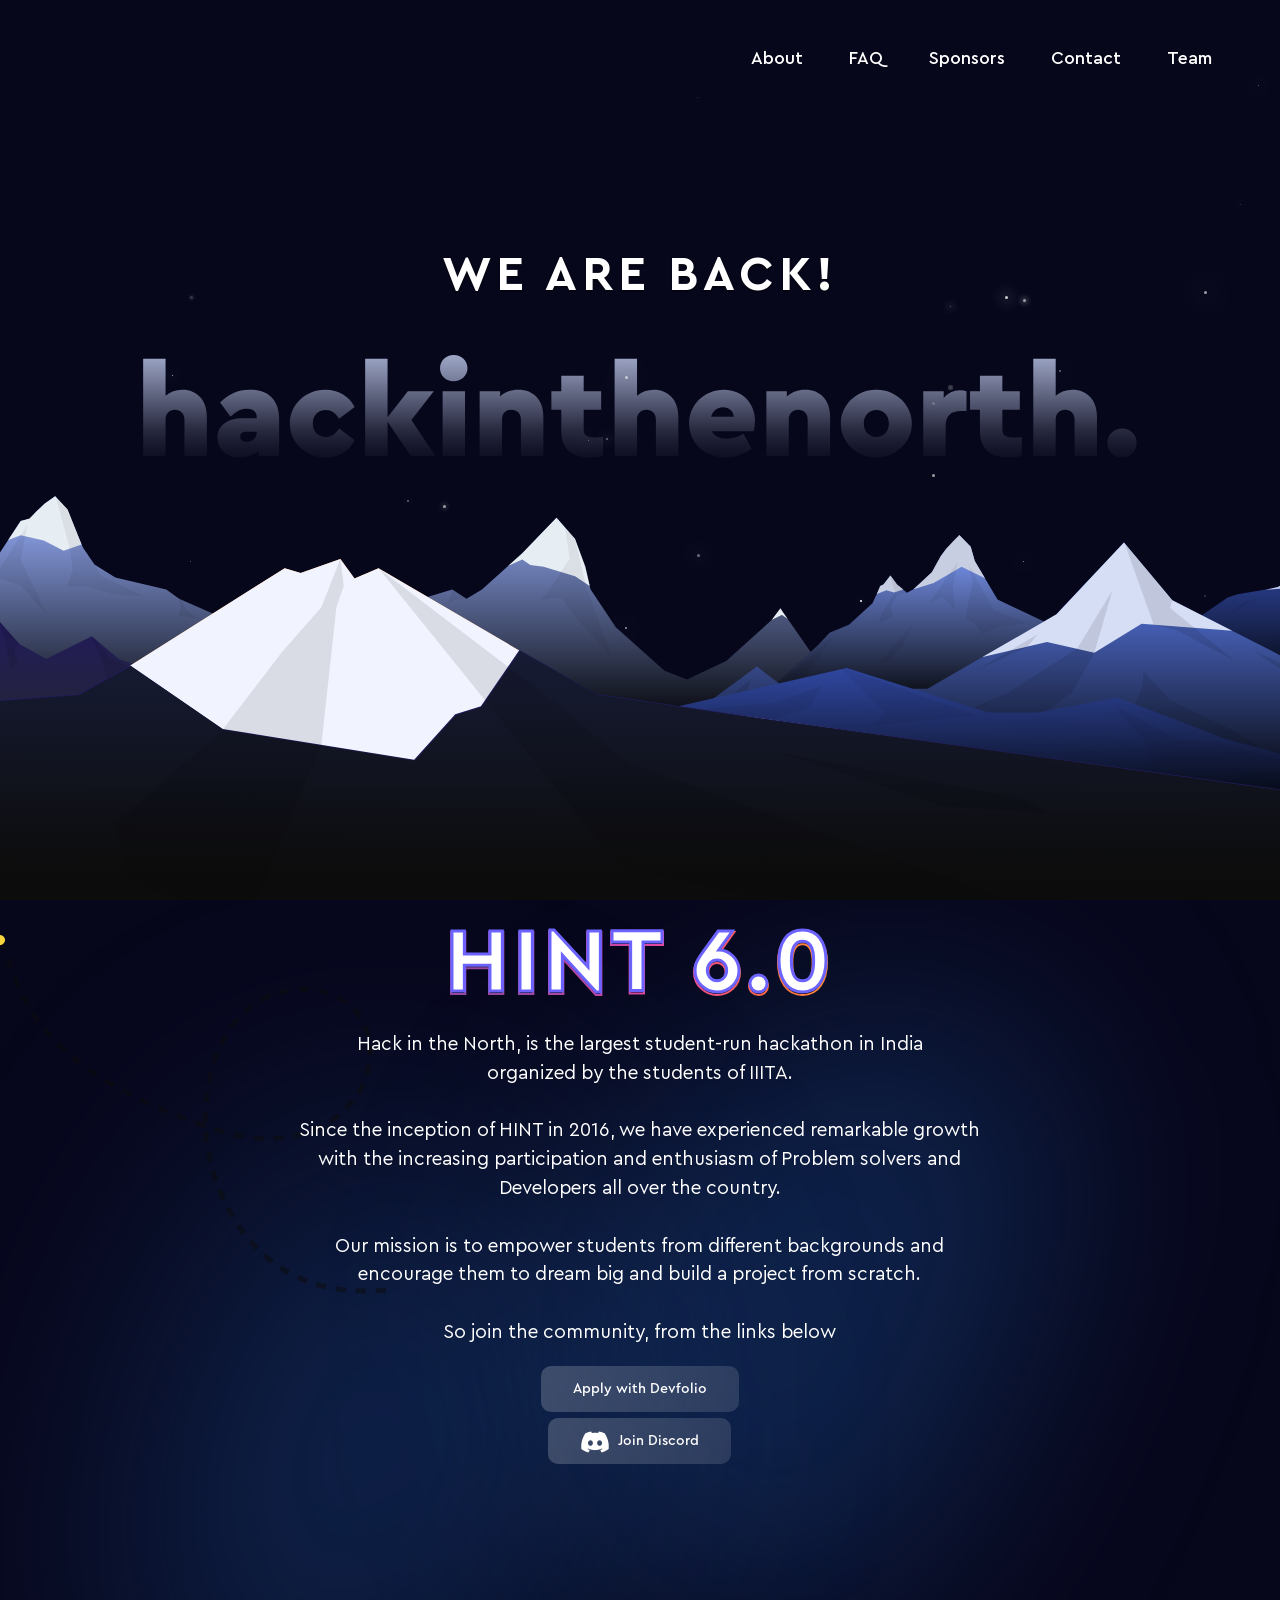
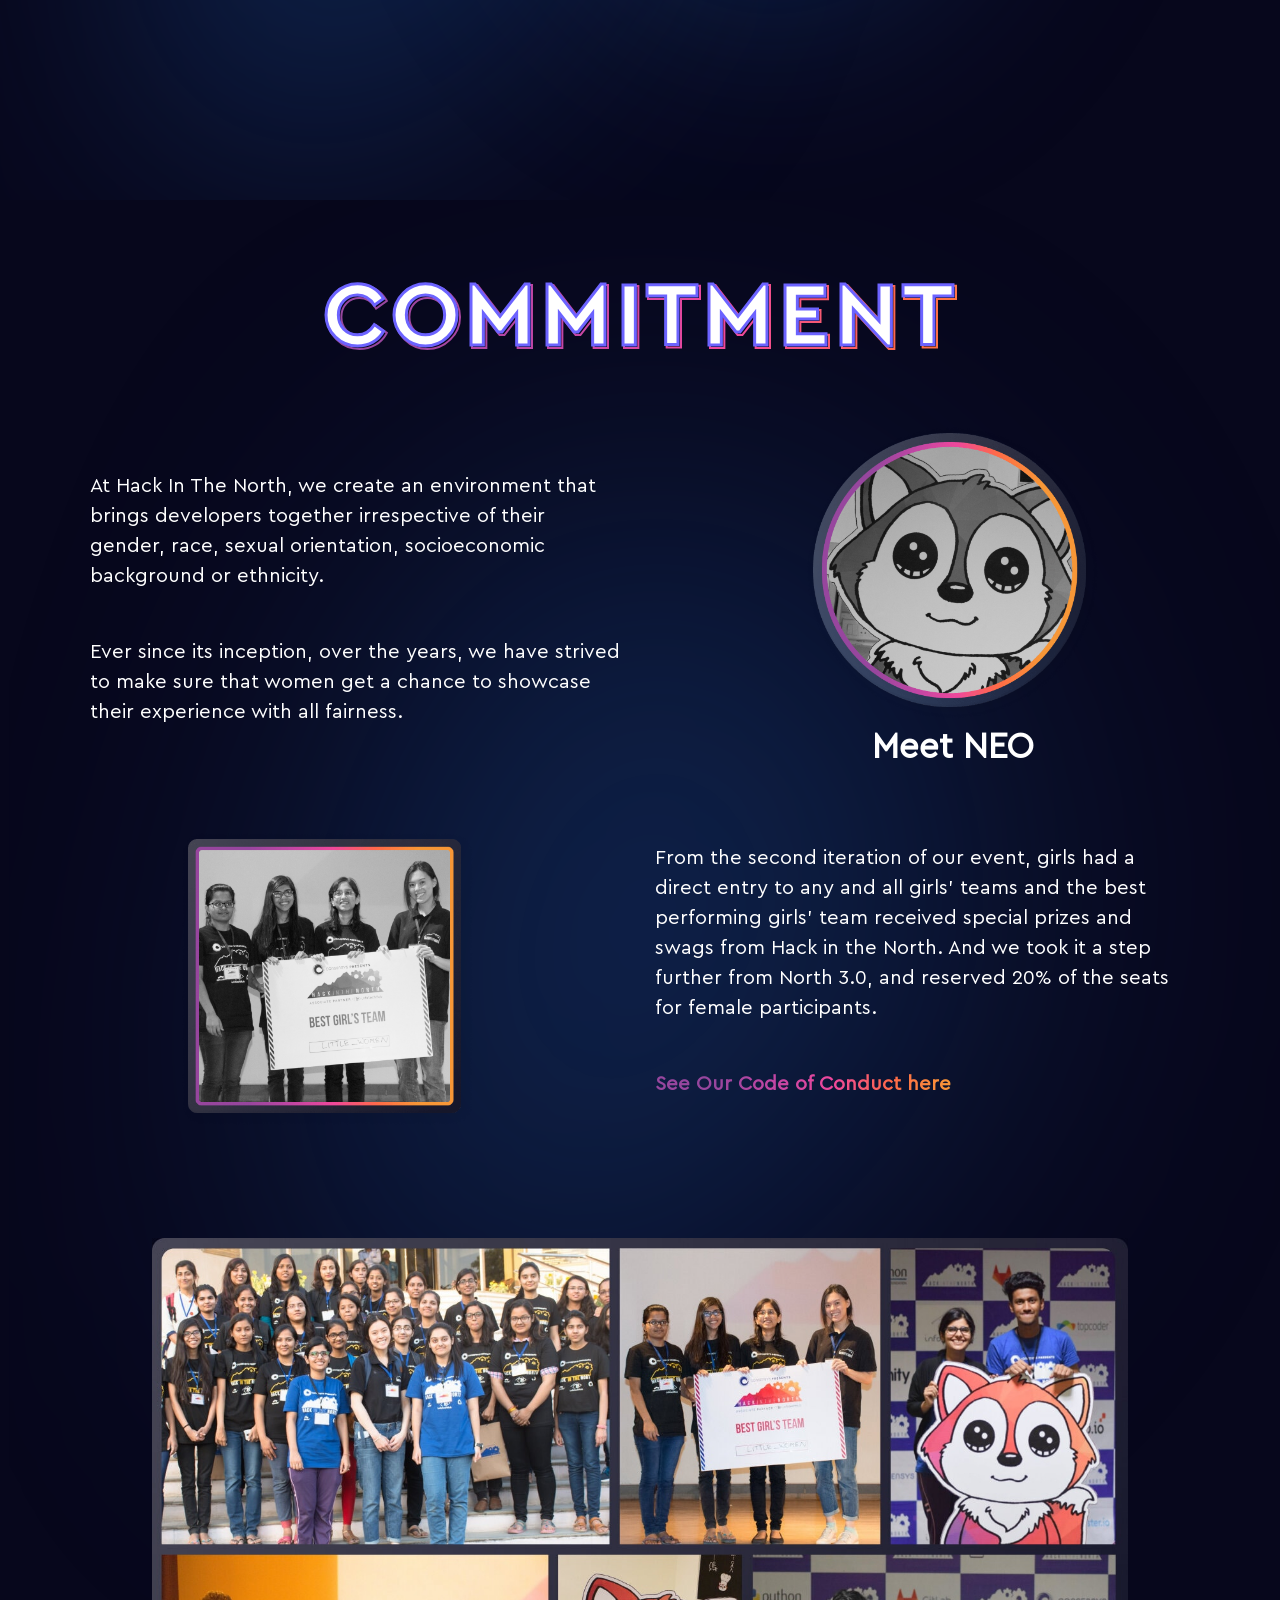
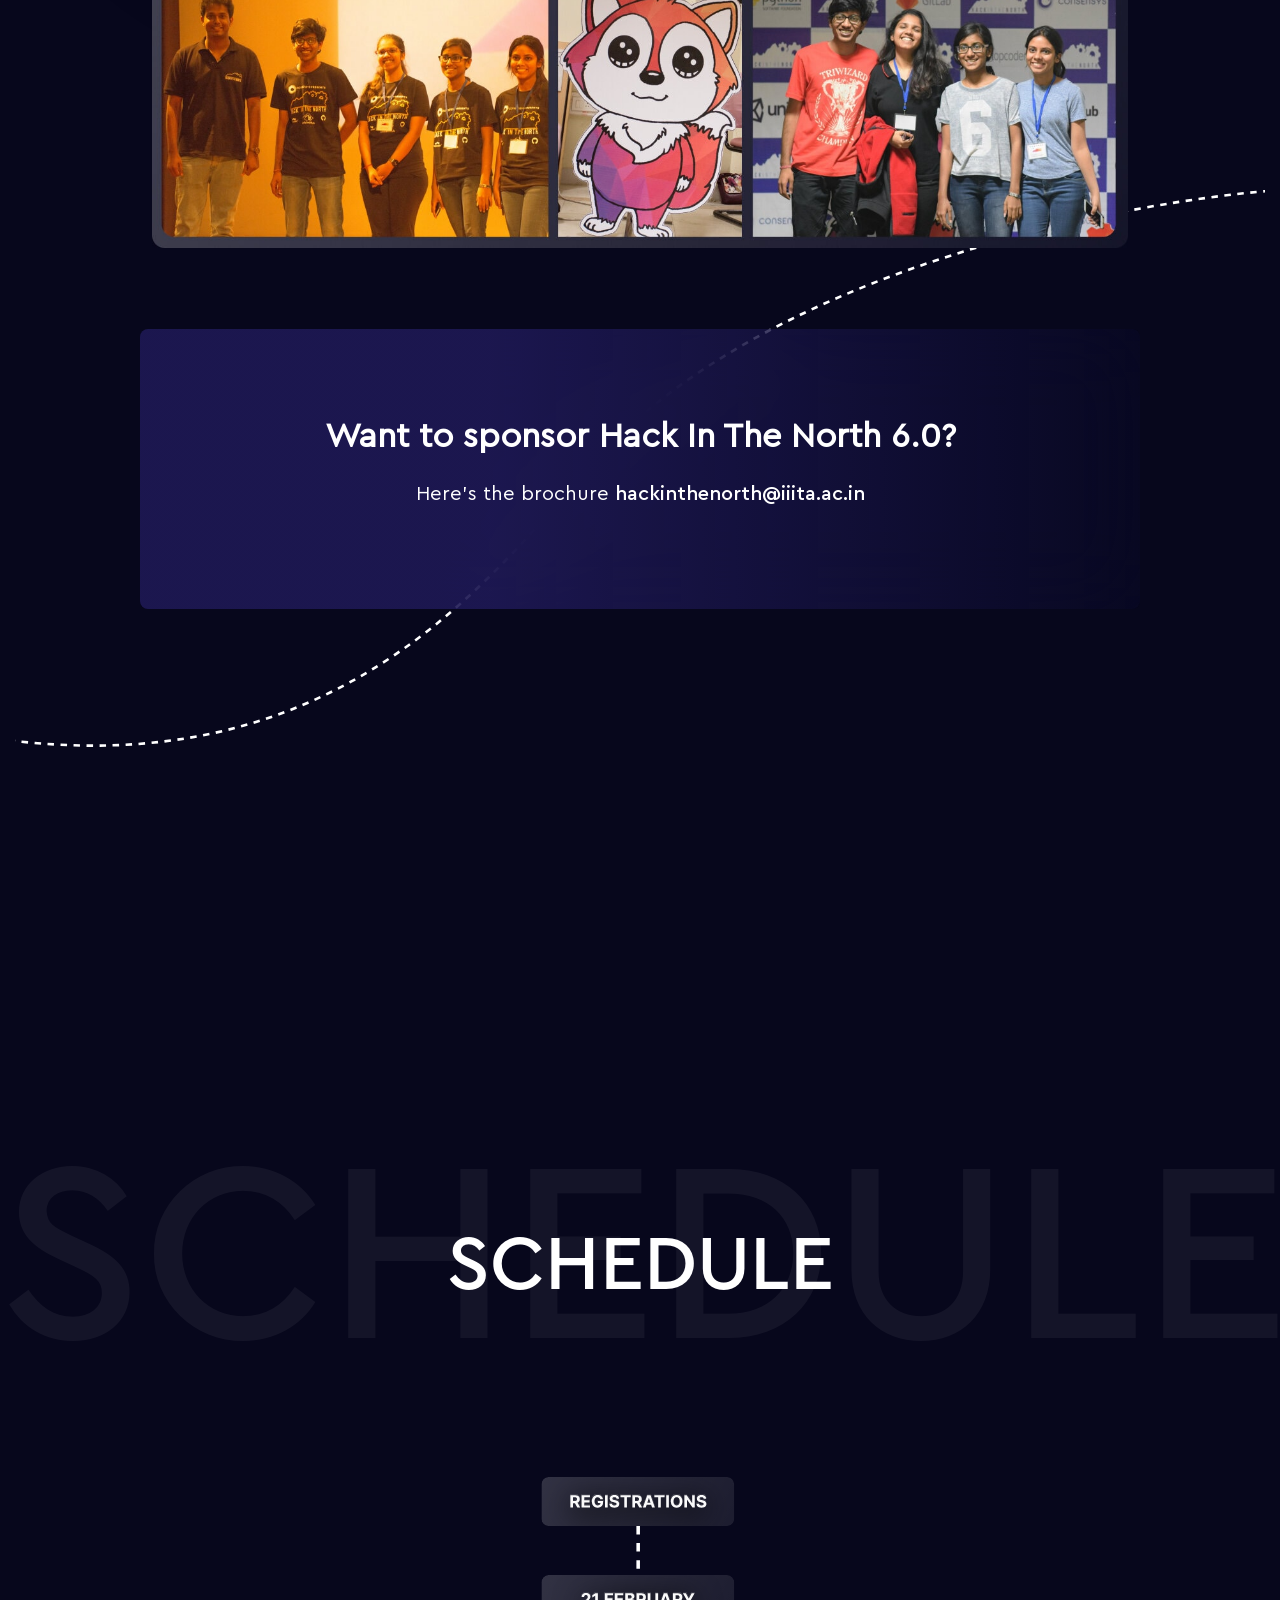
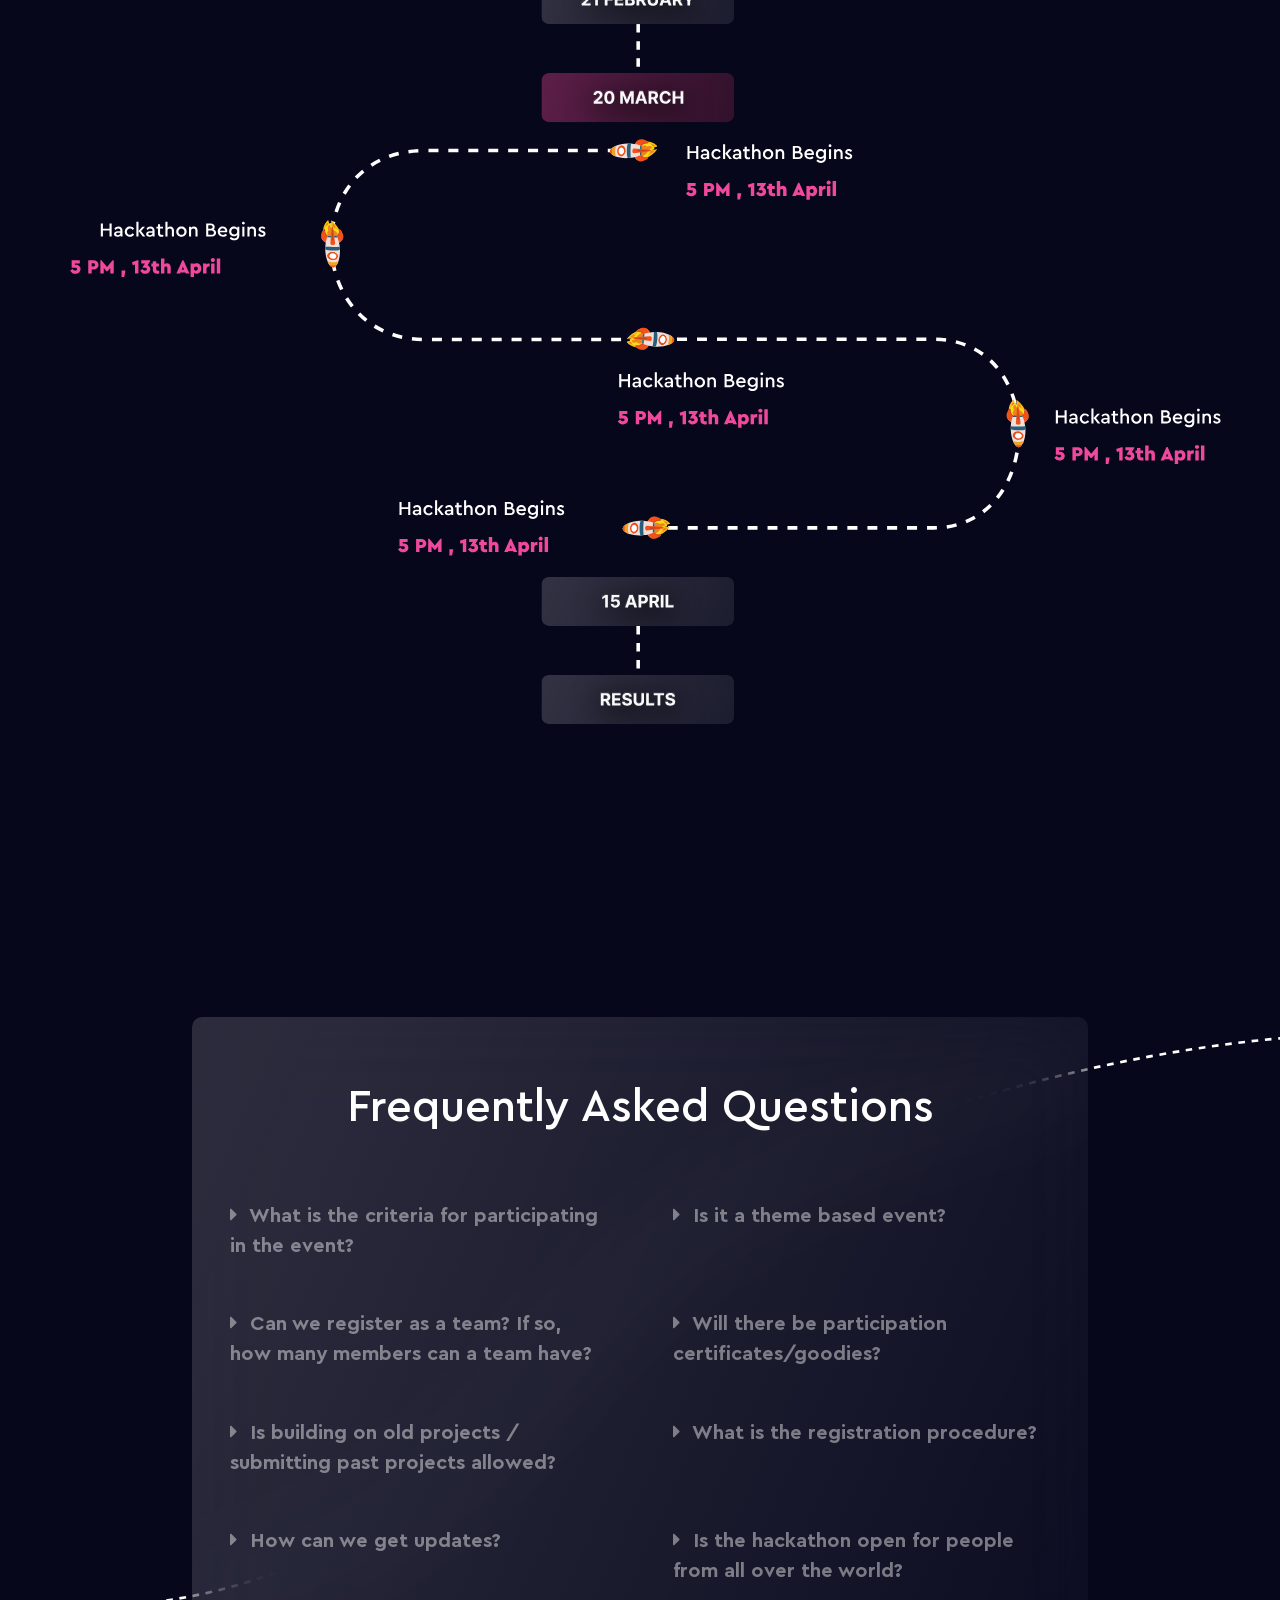
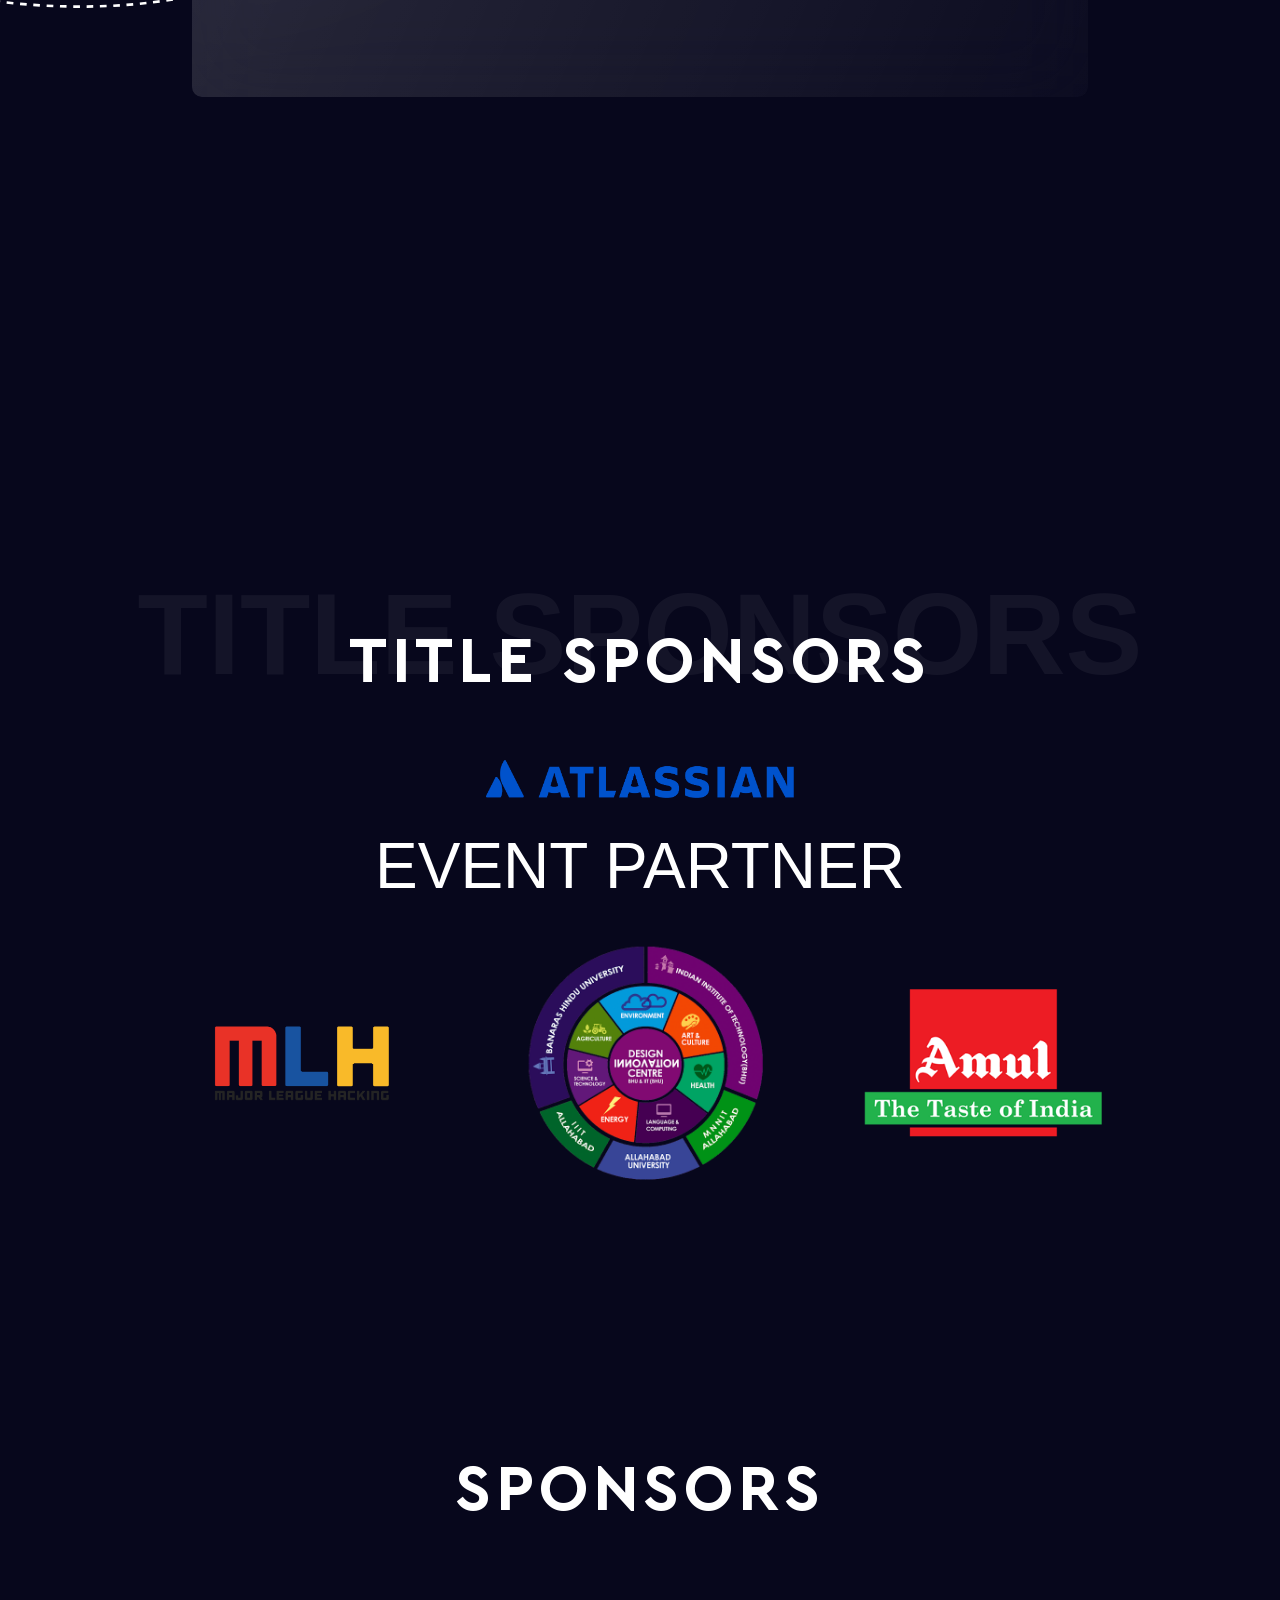
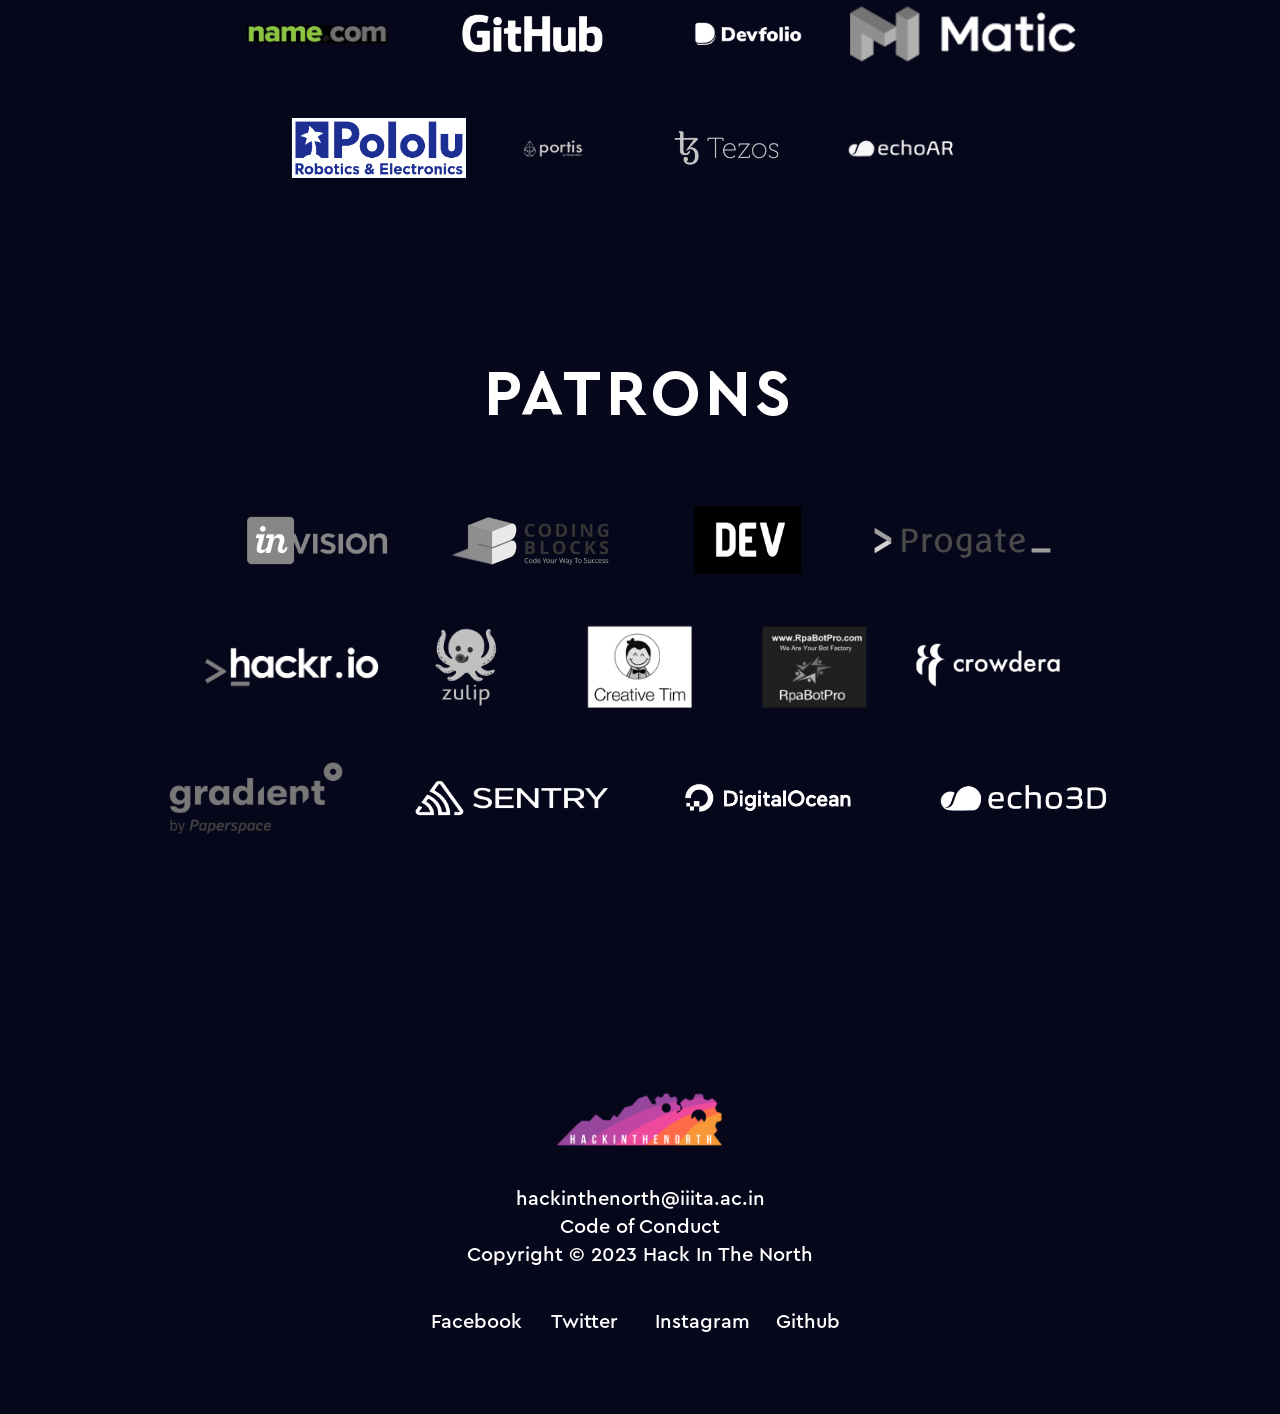
==== commit b3f8f1db: "Merge branch 'master' of https://github.com/HackInTheNorth/hackinthenorth.github.io" ====
--- a/index.html
+++ b/index.html
@@ -1,1717 +1,1725 @@
-<!DOCTYPE html>
-<html lang="en">
-   <head>
-      <meta charset="UTF-8">
-      <meta name="viewport" content="width=device-width, initial-scale=1.0">
-      <meta http-equiv="X-UA-Compatible" content="ie=edge">
-      <title>Hack In The North</title>
-      <meta name="description" content="Hack in the North 5 Website.">
-      <link rel="stylesheet" href="./css/style-prev.css">
-      <link rel="stylesheet" href="./css/bootstrap/bootstrap.min.css">
-      <link rel="stylesheet" href="./css/style.css">
-      <link rel="stylesheet" href="./css/starrysky.css">
-      <link rel="stylesheet" href="https://use.fontawesome.com/releases/v5.3.1/css/all.css"
-         integrity="sha384-mzrmE5qonljUremFsqc01SB46JvROS7bZs3IO2EmfFsd15uHvIt+Y8vEf7N7fWAU" crossorigin="anonymous">
-      <link rel="stylesheet" href="./fonts/CircularStdBold/font.css">
-      <link rel="shortcut icon" href="assets/favicon_HINT5.png">
-      <!-- Facebook -->
-      <meta property="og:url" content="https://www.hackinthenorth.com" />
-      <meta property="og:type" content="article" />
-      <meta property="og:title" content="Hack In The North" />
-      <meta property="og:description" content="India's best student held hackathon" />
-      <meta property="og:image" content="./images/logo_coloured_white_text.svg" />
-      <!-- Twitter -->
-      <meta name="twitter:card" content="summary_large_image">
-      <meta name="twitter:creator" content="Team HINT">
-      <meta name="twitter:site" content="https://hackinthenorth.com">
-      <meta name="twitter:title" content="Hack In The North - India's Biggest Student Hackathon">
-      <meta name="twitter:description" content="Hack in the North, a student-held hackathon in India will host it's fifth edition this March. We have invited a 
-         legion of over 1000 hackers over the past four years to collaborate, create and bring to life an idea, in 36 hours.">
-      <meta name="twitter:image:src" content="./images/logo_coloured_white_text.svg">
-      <meta name="twitter:image:width" content="312">
-      <meta name="twitter:image:height" content="141">
-      <link rel="stylesheet" href="./css/owl.carousel.min.css" />
-      <link rel="stylesheet" href="./css/owl.theme.default.min.css" />
-      <!-- Global site tag (gtag.js) - Google Analytics -->
-      <script async src="https://www.googletagmanager.com/gtag/js?id=UA-154644271-1"></script>
-      <script>
-         window.dataLayer = window.dataLayer || [];
-         function gtag() { dataLayer.push(arguments); }
-         gtag('js', new Date());
-         
-         gtag('config', 'UA-154644271-1');
-      </script>
-      <script src="https://code.jquery.com/jquery-2.2.4.js" integrity="sha256-iT6Q9iMJYuQiMWNd9lDyBUStIq/8PuOW33aOqmvFpqI="
-         crossorigin="anonymous"></script>
-         <script defer async src="https://apply.devfolio.co/v2/sdk.js"></script>
-      <style>
-         @font-face {
-         font-family: 'CeraPro-black';
-         src: url(fonts/CeraPro-Black.ttf) format("truetype");
-         font-weight: bold;
-         font-style: normal;
-         }
-         @font-face {
-         font-family: 'CeraPro-bold';
-         src: url(fonts/CeraPro-Bold.ttf) format("truetype");
-         font-weight: bold;
-         font-style: normal;
-         }
-         @font-face {
-         font-family: 'CeraPro-regular';
-         src: url(fonts/CeraPro-Regular.ttf) format("truetype");
-         font-weight: 400;
-         font-style: normal;
-         }
-         @font-face {
-         font-family: 'CeraPro-Thin';
-         src: url(fonts/CeraPro-Thin.ttf) format("truetype");
-         font-weight: 300;
-         font-style: normal;
-         }
-         @font-face {
-         font-family: 'CeraPro-medium';
-         src: url(fonts/CeraPro-Medium.ttf) format("truetype");
-         font-weight: 500;
-         font-style: normal;
-         }
-         #content div h1,
-         #com-content div h1,
-         .faq-head h1,
-         .judge-head h1,
-         h1.what,
-         .theme-header,
-         .theme-list-heading {
-         font-family: 'CeraPro-bold';
-         }
-         #content div p,
-         #com-content div p,
-         .judge-position {
-         font-family: 'CeraPro-regular';
-         }
-         .link p,
-         .link a,
-         .collapsible,
-         .later p,
-         .content,
-         #lady p,
-         a.nav-link,
-         .judge-name {
-         font-family: 'CeraPro-medium';
-         }
-      </style>
-   </head>
-   <body>
-      <nav class="navbar navbar-expand-lg navbar-light bg-light fixed-top main-nav c25" id="mainNav">
-         <div class="container-fluid" style="padding-right:0; padding-left:0%;">
-            <!-- <a class="navbar-brand js-scroll-trigger navbar-title" href="#"><img src="images/Text-Logo.png" class="navbar-img"></a> -->
-            <button class="navbar-toggler" type="button" data-toggle="collapse" data-target="#navbarResponsive"
-               aria-controls="navbarResponsive" aria-expanded="false" aria-label="Toggle navigation"
-               style="padding: 0px 0px; margin: 0px 0px; border: none;">
-            <img style="width:60px; padding: 0px 0px; margin: 0px 0px; " src="./images/nav.svg">
-            </button>
-            <div class="collapse navbar-collapse" id="navbarResponsive">
-               <ul class="navbar-nav ml-auto navbar-list">
-                  <li class="nav-item">
-                     <a class="nav-link js-scroll-trigger" href="#about">About</a>
-                  </li>
-                  <!-- <li class="nav-item">
-                     <a class="nav-link js-scroll-trigger" href="#themes">Themes</a>
-                     </li> -->
-                  <li class="nav-item">
-                     <a class="nav-link js-scroll-trigger" href="#faq">FAQ</a>
-                  </li>
-                  <!-- <li class="nav-item">
-                     <a class="nav-link js-scroll-trigger" href="#prize-section">Prizes</a>
-                     </li> -->
-                  <li class="nav-item">
-                     <a class="nav-link js-scroll-trigger" href="#sponsors-page">Sponsors</a>
-                  </li>
-                  <li class="nav-item">
-                     <a class="nav-link js-scroll-trigger" href="#contact">Contact</a>
-                  </li>
-                  <li class="nav-item">
-                     <a class="nav-link js-scroll-trigger" href="team.html">Team</a>
-                  </li>
-                  <!-- <li class="nav-item">
-                     <a class="nav-link js-scroll-trigger" href="https://discord.gg/5HYbA8rWcp">Discord</a>
-                     </li> -->
-                  <!-- <li class="nav-item">
-                     <a class="nav-link js-scroll-trigger" href="projects.html">Projects</a>
-                     </li> -->
-               </ul>
-            </div>
-         </div>
-      </nav>
-      <div class="home-page" style="overflow: hidden;">
-         <div class="heading">
-            <div class="container">
-               <div class="stars" style="z-index: 0;">
-                  <div class="star"></div>
-                  <div class="star"></div>
-                  <div class="star"></div>
-                  <div class="star"></div>
-                  <div class="star"></div>
-                  <div class="star"></div>
-                  <div class="star"></div>
-                  <div class="star"></div>
-                  <div class="star"></div>
-                  <div class="star"></div>
-                  <div class="star"></div>
-                  <div class="star"></div>
-                  <div class="star"></div>
-                  <div class="star"></div>
-                  <div class="star"></div>
-                  <div class="star"></div>
-                  <div class="star"></div>
-                  <div class="star"></div>
-                  <div class="star"></div>
-                  <div class="star"></div>
-                  <div class="star"></div>
-                  <div class="star"></div>
-                  <div class="star"></div>
-                  <div class="star"></div>
-                  <div class="star"></div>
-                  <div class="star"></div>
-                  <div class="star"></div>
-                  <div class="star"></div>
-                  <div class="star"></div>
-                  <div class="star"></div>
-                  <div class="star"></div>
-                  <div class="star"></div>
-                  <div class="star"></div>
-                  <div class="star"></div>
-                  <div class="star"></div>
-                  <div class="star"></div>
-                  <div class="star"></div>
-                  <div class="star"></div>
-                  <div class="star"></div>
-                  <div class="star"></div>
-                  <div class="star"></div>
-                  <div class="star"></div>
-                  <div class="star"></div>
-                  <div class="star"></div>
-                  <div class="star"></div>
-                  <div class="star"></div>
-                  <div class="star"></div>
-                  <div class="star"></div>
-                  <div class="star"></div>
-                  <div class="star"></div>
-                  <div class="star"></div>
-                  <div class="star"></div>
-                  <div class="star"></div>
-                  <div class="star"></div>
-                  <div class="star"></div>
-                  <div class="star"></div>
-                  <div class="star"></div>
-                  <div class="star"></div>
-                  <div class="star"></div>
-                  <div class="star"></div>
-                  <div class="star"></div>
-                  <div class="star"></div>
-                  <div class="star"></div>
-                  <div class="star"></div>
-                  <div class="star"></div>
-                  <div class="star"></div>
-                  <div class="star"></div>
-                  <div class="star"></div>
-                  <div class="star"></div>
-                  <div class="star"></div>
-                  <div class="star"></div>
-                  <div class="star"></div>
-                  <div class="star"></div>
-                  <div class="star"></div>
-                  <div class="star"></div>
-                  <div class="star"></div>
-                  <div class="star"></div>
-                  <div class="star"></div>
-                  <div class="star"></div>
-                  <div class="star"></div>
-                  <div class="star"></div>
-                  <div class="star"></div>
-                  <div class="star"></div>
-                  <div class="star"></div>
-                  <div class="star"></div>
-                  <div class="star"></div>
-                  <div class="star"></div>
-                  <div class="star"></div>
-                  <div class="star"></div>
-                  <div class="star"></div>
-                  <div class="star"></div>
-                  <div class="star"></div>
-                  <div class="star"></div>
-                  <div class="star"></div>
-                  <div class="star"></div>
-                  <div class="star"></div>
-                  <div class="star"></div>
-                  <div class="star"></div>
-                  <div class="star"></div>
-                  <div class="star"></div>
-               </div>
-            </div>
-         </div>
-         <div class="main-landing-text">
-            <div class="hint" style="z-index: 4;">
-               <div class="row">
-                  <div class="col-sm-12" style="text-align: center;">
-                     <h1 class="what heading-hackinthenorth">
-                        WE ARE BACK!
-                     </h1>
-                     <!-- <h2>1st Apr - 3rd Apr</h2> -->
-                     <img src="./images/hackinthenorth..svg" class="we-back-img" alt="we are back">
-                  </div>
-               </div>
-            </div>
-         </div>
-         <img src="./images/Landing/back.svg" alt="" class="mountain" id="back" style="z-index: 1;">
-         <img src="./images/Landing/mid.svg" alt="" class="mountain" id="mid" style="z-index: 2;">
-         <img src="./images/Landing/front.svg" alt="" class="mountain" id="front" style="z-index: 4;">
-      </div>
-      <div class="about" id="about">
-         <div id="test" style="width:30vw">
-            <svg class="dot-line" version="1.1" id="Layer_1" xmlns="http://www.w3.org/2000/svg"
-               xmlns:xlink="http://www.w3.org/1999/xlink" x="0px" y="0px" width="612px" height="792px" viewBox="0 0 612 792"
-               enable-background="new 0 0 612 792" xml:space="preserve">
-               <path class="path" fill="none" stroke="white" stroke-width="3" stroke-linejoin="round" stroke-miterlimit="10" d="M0 40
-                  C20.5 80.5 18.5 161 205 226
-                  C336 274.5 396.356 169.5 359.5 116
-                  C326.089 67.5 205 74.4 205 226
-                  C208.667 288.333 251.7 408.2 394.5 389" />
-               <path class="dashed" fill="none" stroke="#0c0c0c" stroke-width="5" stroke-linejoin="round"
-                  stroke-miterlimit="10" d="M0 40
-                  C20.5 80.5 18.5 161 205 226
-                  C336 274.5 396.356 169.5 359.5 116
-                  C326.089 67.5 205 74.4 205 226
-                  C208.667 288.333 251.7 408.2 394.5 389" />
-            </svg>
-            <div class="ball"></div>
-         </div>
-         <!-- <img src="./images/what is/dark_triangle.svg" alt="" id="tri-dark"> -->
-         <div class="row" id="content">
-            <div class="col-sm-12">
-               <!-- <h1 class="what hint-text" style="margin-bottom: 0;">Atlassian</h1>
-               <h6 class="what presents-text">presents</h6> -->
-               <div class="fancy_heading_container" >
-                  <h1 class="fancy_heading" style="width:80%; left: 10%;">HINT 6.0</h1>
-                  <h1 class="fancy_heading_shadow" style="width:80%; left: 10%;">HINT 6.0</h1>
-               </div>
-               <p class="what-content">
-                  Hack in the North, is the largest student-run hackathon in India 
-                  <br>
-                  organized by the students of IIITA.
-                  <br>
-                  <br>
-                  Since the inception of HINT in 2016, we have experienced remarkable growth with the increasing participation and enthusiasm of Problem solvers and Developers all over the country.
-                  <br>
-                  <br>
-                  Our mission is to empower students from different backgrounds and encourage them to dream big and build a project from scratch.
-                  <br>
-                  <br>
-                  So join the community, from the links below
-                  <br>
-               </p>
-               <div class="row text-center">
-                  <div style="z-index: 4;">
-                     <a class="dev dev-btn apply-button" data-hackathon-slug="hack-in-the-north" data-button-theme="dark-inverted"  href="https://hint5.devfolio.co" target="blank">Apply with Devfolio</a>
-                  </div>
-               </div>
-               <br> <br>
-               <div class="row text-center">
-                  <div class="col-12" style="z-index: 5">
-                     <a class="dev dev-btn" href=https://discord.gg/5HYbA8rWcp" target="blank"><i class='fab fa-discord'
-                        style='font-size:24px;vertical-align: middle;'></i>&nbsp; Join Discord</a>
-                  </div>
-               </div>
-            </div>
-         </div>
-         <div class="dates-div">
-            <!-- <img src="./images/date-apr.png" style="max-height: 60vh;max-width: 95%;"> -->
-         </div>
-         <!-- <div class="judge-section" id="judges">
-            <div class="row mt-4">
-               <div class="col-12 judge-head text-center">
-                  <div class="fancy_heading_container">
-                     <h1 class="fancy_heading">PAST JUDGES</h1>
-                     <h1 class="fancy_heading_shadow">PAST JUDGES</h1>
-                  </div>
-               </div>
-               <div class="judges-cards-section mt-4">
-                  <div class="row mt-4">
-                     <div class="col-lg-6 col-md-6 col-sm-12">
-                        <div class="judge-card">
-                           <div class="inner-part">
-                              <div class="center"><div class="circ_gradient"><img src="./images/judges/karan.jpg" alt="speaker-img"></div></div>
-                              <p class="judge-position">Senior Architect & Developer Evangelist at Red Hat</p>
-                           </div>
-                           <p class="judge-name">Karan Singh</p>
-                        </div>
-                     </div>
-                     <div class="col-lg-6 col-md-6 col-sm-12">
-                        <div class="judge-card">
-                           <div class="inner-part">
-                              <div class="center">  
-                                 <div class="circ_gradient"><img src="./images/judges/Nirbhik-Jangid.jpeg" alt="speaker-img"></div>
-                              </div>
-                              <p class="judge-position">Founder - The Dapp List | Previously - Polygon</p>
-                           </div>
-                           <p class="judge-name">Nirbhik Jangid</p>
-                        </div>
-                     </div>
-                     <div class="col-lg-6 col-md-6 col-sm-12">
-                        <div class="judge-card">
-                           <div class="inner-part">
-                              <div class="center"><div class="circ_gradient"><img src="./images/judges/ranjana.png" alt="speaker-img"></div></div>
-                              
-                              <p class="judge-position">Assistant Prof. & 
-                                 Coordinator NewGen 
-                                 IEDC at IIIT</p>
-                           </div>
-                           <p class="judge-name">Ranjhana Vyas</p>
-                        </div>
-                     </div>
-                     <div class="col-lg-6 col-md-6 col-sm-12">
-                        <div class="judge-card">
-                           <div class="inner-part">
-                              <div class="center"><div class="circ_gradient"><img src="./images/judges/anagh.jpg" alt="speaker-img"></div></div>
-                              <p class="judge-position">Software Engineer at Qualcomm</p>
-                           </div>
-                           <p class="judge-name">Anagh G S</p>
-                        </div>
-                     </div>
-                  </div>
-               </div>
-            </div>
-         </div> -->
-         <!-- <div class="row speaker-section">
-            <div class="container-fluid speaker-header-container">
-               <div class="fancy_heading_container text-center" >
-                  <h1 class="fancy_heading" style="left: 15%; text-align: center;">PAST SPEAKERS</h1>
-                  <h1 class="fancy_heading_shadow" style="left: 15.2%; text-align: center;">PAST SPEAKERS</h1>
-               </div>
-            </div>
-            <div class="container speaker-box">
-               <div class="owl-carousel owl-theme">
-                  <div class="item">
-                     <div class="row">
-                        <div class="col-8" style="padding: 0;">
-                           <div class="row">
-                              <p class="youtube-speaker youtube-type-1">
-                                 April 1, 2022<br>
-                                 YouTube LIVE 5:00pm
-                              </p>
-                           </div>
-                           <div class="row">
-                              <img src="./images/speaker/Akshay Saini.png" width="100%">
-                           </div>
-                        </div>
-                        <div class="col-4">
-                           <div class="row">
-                              <p class="role-speaker role-type-1">
-                                 Speaker
-                              </p>
-                           </div>
-                           <div class="row">
-                              <img class="speaker_img" src="./images/speaker/akshay saini.jpg" width="100%" alt="Akshay Saini">
-                           </div>
-                        </div>
-                     </div>
-                     <div class="row" style="margin-top: 30px;">
-                        <div class="col-lg-2 col-md-2 col-3 dash-speaker dash-type-1">
-                        </div>
-                        <div class="col-lg-6 col-md-6 col-9 des-speaker-container" style="padding-left: 0px;">
-                           <p class="des-speaker des-type-1">
-                              Software engineer at Uber, YouTuber with 172k subscribers. He is known for his course of JavaScript named "Namaste Javascript" on YouTube. Former software engineer at Paytm with keen interest Digital Marketing, SEO, SMM, Blogging and Web Security.
-                           </p>
-                        </div>
-                     </div>
-                  </div>
-                  <div class="item">
-                     <div class="row">
-                        <div class="col-8" style="padding: 0;">
-                           <div class="row">
-                              <p class="youtube-speaker">
-                                 April 1, 2022<br>
-                                 YouTube LIVE 7:00pm
-                              </p>
-                           </div>
-                           <div class="row">
-                              <img src="./images/speaker/Rohas Nagpal.png" width="100%">
-                           </div>
-                        </div>
-                        <div class="col-4">
-                           <div class="row">
-                              <p class="role-speaker">
-                                 Speaker
-                              </p>
-                           </div>
-                           <div class="row">
-                              <img class="speaker_img" src="./images/speaker/rohas nagpal.jpg" width="100%" alt="Rohas Nagpal">
-                           </div>
-                        </div>
-                     </div>
-                     <div class="row" style="margin-top: 30px;">
-                        <div class="col-lg-2 col-md-2 col-3 dash-speaker">
-                        </div>
-                        <div class="col-lg-6 col-md-6 col-9 des-speaker-container" style="padding-left: 0px;">
-                           <p class="des-speaker">
-                              Chief Blockchain Architect at the Hybrid Finance (HyFi) Blockchain, started his career in the early 1990s as a hacker and co-founded Asian School of Cyber Laws in 1999. In 2015, he moved into the blockchain space and co-founded Primechain in 2016. To help his daughters in understanding the crypto world he wrote "Future Money Playbook" for them.
-                           </p>
-                        </div>
-                     </div>
-                  </div>
-                  <div class="item">
-                     <div class="row">
-                        <div class="col-8" style="padding: 0;">
-                           <div class="row">
-                              <p class="youtube-speaker youtube-type-2">
-                                 April 2, 2022<br>
-                                 YouTube LIVE 6:00pm
-                              </p>
-                           </div>
-                           <div class="row">
-                              <img  src="./images/speaker/Santosh Yadav.png" width="100%">
-                           </div>
-                        </div>
-                        <div class="col-4">
-                           <div class="row">
-                              <p class="role-speaker role-type-2">
-                                 Speaker
-                              </p>
-                           </div>
-                           <div class="row">
-                              <img class="speaker_img" src="./images/speaker/santosh yadav.jpg" width="100%" alt="Santosh Yadav">
-                           </div>
-                        </div>
-                     </div>
-                     <div class="row" style="margin-top: 30px;">
-                        <div class="col-lg-2 col-md-2 col-3 dash-speaker dash-type-2">
-                        </div>
-                        <div class="col-lg-6 col-md-6 col-9 des-speaker-container" style="padding-left: 0px;">
-                           <p class="des-speaker des-type-2">
-                              Currently working as Frontend Developer at avodaq AG. Google Developer Expert for Angular, GitHub Star, Auth0 Ambassador, Software Consultant, Open source contributor, Co-Founder of This is Learning. Started his channel "Tech Talks with Santosh" during covid-19 pandemic.
-                           </p>
-                        </div>
-                     </div>
-                  </div>
-                  <div class="item">
-                     <div class="row">
-                        <div class="col-8" style="padding: 0;">
-                           <div class="row">
-                              <p class="youtube-speaker youtube-type-3">
-                                 December 19,2020<br>
-                                 YouTube LIVE 8:45pm
-                              </p>
-                           </div>
-                           <div class="row">
-                              <img src="./images/speaker/AnupamDagar.png" width="100%">
-                           </div>
-                        </div>
-                        <div class="col-4">
-                           <div class="row">
-                              <p class="role-speaker role-type-3">
-                                 Speaker | Judge
-                              </p>
-                           </div>
-                           <div class="row">
-                              <img class="speaker_img" src="./images/speaker/Dagar.JPG" width="100%" alt="Anupam Dagar">
-                           </div>
-                        </div>
-                     </div>
-                     <div class="row" style="margin-top: 30px;">
-                        <div class="col-lg-2 col-md-2 col-3 dash-speaker dash-type-3">
-                        </div>
-                        <div class="col-lg-6 col-md-6 col-9 des-speaker-container" style="padding-left: 0px;">
-                           <p class="des-speaker des-type-3">
-                              Software Engineer at Deutsche Telekom Digital Labs.
-                              Former Campus Expert at GitHub Education, Research Assistant at NTU, Singapore.
-                              Worked as a Software Developer intern at Hasura, Open Source Developer at FOSSASIA.
-                              Delivered talks in conferences across San Francisco, Berlin and Singapore.
-                           </p>
-                        </div>
-                     </div>
-                  </div>
-                  
-               </div>
-            </div>
-         </div> -->
-      </div>
-      <div class="main-commit">
-         <div id="com-content">
-            <div class="fancy_heading_container">
-               <h1 class="fancy_heading">COMMITMENT</h1>
-               <h1 class="fancy_heading_shadow">COMMITMENT</h1>
-            </div>
-            <div class="container-fluid">
-               <div class="row commit-row">
-                  <div class="col-xs-12 col-sm-6 col-md-6 col-lg-6 com-txt neo-para">
-                     <p style="margin-left: 10%;">At Hack In The North, we create an environment that brings developers together irrespective of their gender, race, sexual orientation, socioeconomic background or ethnicity.
-                     </p>
-                     <br>
-                     <p style="margin-left: 10%;">Ever since its inception, over the years, we have strived to make sure that women get a chance to showcase their experience with all fairness.
-                     </p>
-                  </div>
-                  <div class="col-xs-12 col-sm-6 col-md-6 col-lg-6">
-                     <img src="./images/Commitment/comm11.png" class="neo-img">
-                     <p class="neo">Meet NEO</p>
-                  </div>
-                  <div class="col-xs-12 col-sm-6 col-md-6 col-lg-6 com-txt para_invi">
-                     <p>At Hack In The North, we create an environment that brings developers together irrespective of their gender, race, sexual orientation, socioeconomic background or ethnicity.
-                     </p>
-                     <br>
-                     <p>Ever since its inception, over the years, we have strived to make sure that women get a chance to showcase their experience with all fairness.
-                     </p>
-                  </div>
-                  <div class="col-xs-12 col-sm-6 col-md-6 col-lg-6 team-img">
-                     <img src="./images/Commitment/comm21.png" class="neo-img">
-                  </div>
-                  <div class="col-xs-12 col-sm-6 col-md-6 col-lg-6 com-txt2">
-                     <p class="coc-above">
-                        From the second iteration of our event, girls had a direct entry to any and all girls’ teams and the best performing girls’ team received special prizes and swags from Hack in the North. And we took it a step further from North 3.0, and reserved 20% of the seats for female participants.
-                     </p>
-                     <br>
-                     <p><a class="coc" href="https://devfolio.co/code-of-conduct" target="_blank">See Our
-                        Code of Conduct here</a>
-                     </p>
-                  </div>
-                  <div class="col-sm-12" style="z-index: 1;">
-                     <img src="./images/Commitment/commitment-grid1.jpg" alt="" style="width: 80%;margin-left: 10%; margin-top: 70px;">
-                  </div>
-                  <div class="col-sm-12" id="brochure">
-                     <img src="./images/Sponsor_us/background_dotted_line.svg" alt="" class="line">
-                     <div class="brochure-box flex-container">
-                        <!-- <div class="ribbon blue-box"><img src="./images/Sponsor_us/ribbon.svg" alt=""></div> -->
-                        <div class="blue-box brch">
-                           <div class="link">
-                              <p class="broch-txt1">Want to sponsor Hack In The North 6.0?</p>
-                              <p class="broch-txt2">Here's the brochure <a href="https://drive.google.com/file/d/1IXjXFANEnQbrsD3qfc1UcEnRK3gepBfn/view?usp=drivesdk" style="font-size: 1em;">hackinthenorth@iiita.ac.in</a></p>
-                              <!-- <div class="broch-btn">
-                                 <button type="button" class="brochure_button"><a href="">DOWNLOAD BROCHURE<img src="images/Sponsor_us/download.svg" width="25px" style="margin-left: 10px;"></img></button>
-                              </div> -->
-                           </div>
-                        </div>
-                        <!-- <div class="blue-box dot">
-                           <img src="./images/Sponsor_us/circle_square_pattern.svg" alt="">
-                           </div> -->
-                     </div>
-                  </div>
-               </div>
-            </div>
-         </div>
-      </div>
-      <div class="sponsorship">
-         <div class="row">
-            <!-- <div class="col-sm-12" id="female-pic" >
-               <img src="./images/Commitment/commitment-grid.jpg" alt="">
-               </div> -->
-            <!-- <div class="col-sm-12" id="brochure">
-               <img src="./images/Sponsor_us/background_dotted_line.svg" alt="" class="line">
-               <div class="brochure-box flex-container">
-                 <div class="ribbon blue-box"><img src="./images/Sponsor_us/ribbon.svg" alt=""></div>
-                 <div class="blue-box brch">
-                   <div class="link">
-                     <p>Want to sponsor Hack In The North ?<br>Shoot us an E-mail <a href="mailto:hackinthenorth@iiita.ac.in" style="font-size: 1em;">hackinthenorth@iiita.ac.in</a></p>
-                   </div>
-                 </div>
-                 <div class="blue-box dot">
-                   <img src="./images/Sponsor_us/circle_square_pattern.svg" alt="">
-                 </div>
-               </div>
-               </div> -->
-            <!-- <div class="time-line" id="timeline">
-               <div class="fancy_heading_container" style="text-align: center;">
-                  <h1 class="fancy_heading">TIMELINE</h1>
-                  <h1 class="fancy_heading_shadow">TIMELINE</h1>
-               </div>
-               <div class="row time-svg">
-                  <div class="col-12" style="padding: 0; margin-bottom: 10%;" >
-                     <img src="./images/timeline-web.svg" alt="" class="sch">
-                  </div>
-                  <div class="col-12" style="padding: 0;" id="tim-mobile">
-                     <img src="./images/timeline-phone.svg" alt="" class="sch-mob">
-                     </div>
-               </div>
-            </div> -->
-         </div>
-      </div>
-      </div>
-      <br><br><br><br><br>
-      <!-- <div id="faq">
-         <div class="row">
-           <div class="up-curve col-sm-12">
-             <img src="./images/faq/faq_top_curve.svg" alt="">
-           </div>
-           <div class="faq col-sm-12">
-             <div class="row">
-               <div class="col-sm-12 faq-head">
-                 <h1>F<span class="faq-dot">.</span> A<span class="faq-dot">.</span> Q<span class="faq-dot">.</span> </h1>
-                 <img src="./images/faq/faq_question_marks.svg" alt="" id="q-mark">
-               </div>
-               <div class="col-sm-12">
-                 <div class="row" id="faq-sec">
-                   <div class="col-md-5 col-sm-12" id="lady">
-                     <img src="./images/faq/faq_bandi.svg" alt="" class="bandi">
-                     <p>Have any more Questions? <br> Reach out to us at any time <br><br>
-                       <a href="mailto:hackinthenorth@iiita.ac.in" target="_top">hackinthenorth@iiita.ac.in</a> <br><a
-                         href="https://www.facebook.com/HackInTheNorth" target="_blank">facebook.com/HackInTheNorth</a>
-                     </p>
-                   </div>
-                   <div class="col-md-7 col-sm-12">
-                     <div class="row faq-column">
-                       <div class=></div> 
-                       <div class="faq-collapsible"></div>
-                       <div class="faq-collapsible">
-                         <button class="collapsible" id="faq-question">Why Hacka-demic? </button>
-                         <div class="content">
-                           <p>HINT 5 could not be organized adhering to the pandemic. To bridge the gap, Team HINT will host
-                             Hacka-demic, a promotional event that will help you get away from the boredom caused by lockdown
-                             and bring out the hacker in you.</p>
-                         </div>
-                       </div>
-                       <div class="faq-collapsible">
-                         <button class="collapsible" id="faq-question">What is the team size for Hacka-demic?</button>
-                         <div class="content">
-                           <p>The team size can range from 2 to 4 members</p>
-                         </div>
-                       </div>
-                       <div class="faq-collapsible">
-                         <button class="collapsible" id="faq-question">Is Hacka-demic going to be an annual event organized
-                           by the team?</button>
-                         <div class="content">
-                           <p>It is a one-time event introduced to fill in the void created due to the pandemic.</p>
-                         </div>
-                       </div>
-                       <div class="faq-collapsible">
-                         <button class="collapsible" id="faq-question">Is it a replacement of HINT 5?</button>
-                         <div class="content">
-                           <p>No, Hacka-demic is a promotional event organized by the HINT team.</p>
-                         </div>
-                       </div>
-                       <div class="faq-collapsible">
-                         <button class="collapsible" id="faq-question">Are there separate prizes for the girl teams in
-                           Hacka-demic?</button>
-                         <div class="content">
-                           <p>HINT believes in promoting diversity and inclusiveness, so there is a special prize for girl
-                             teams to encourage participation.</p>
-                         </div>
-                       </div>
-                       <div class="faq-collapsible">
-                         <button class="collapsible" id="faq-question">Are there going to be themes for Hacka-demic?</button>
-                         <div class="content">
-                           <p>This is an open track hackathon, we encourage you to build anything of your choice still, we
-                             will be releasing the themes soon to give you an idea of what could be built.</p>
-                         </div>
-                       </div>
-                       <div class="faq-collapsible">
-                         <button class="collapsible" id="faq-question">We will get extra points for implementing our idea
-                           similar to themes?</button>
-                         <div class="content">
-                           <p>There are no extra points for implementing the themes given, every idea will be given equal
-                             weightage</p>
-                         </div>
-                       </div>
-                       <div class="faq-collapsible">
-                         <button class="collapsible" id="faq-question">Is there a provision for partial selection of members
-                           of a team ?</button>
-                         <div class="content">
-                           <p>No, there is no such provision. Selection of a team is done considering all it's members.
-                             However the team members can apply as individuals and then form a team after selection.</p>
-                         </div>
-                       </div>
-                       <div class="faq-collapsible">
-                         <button class="collapsible" id="faq-question">What if I don’t want to present my hack?</button>
-                         <div class="content">
-                           <p>Unfinished or unimpressive (so you think) projects should be presented anyway!
-                             Presenting your hack gives you a chance to be proud of what you’ve done, and a
-                             constructive perspective of where you should be headed next.</p>
-                         </div>
-                       </div>
-                       <div class="faq-collapsible">
-                         <button class="collapsible" id="faq-question">What if I don’t have a team or an idea?</button>
-                         <div class="content">
-                           <p>Not to worry, most people don’t! We’ll have team formation and ideation events
-                             geared towards helping you find people to work with.</p>
-                         </div>
-                       </div>
-                       <div class="faq-collapsible">
-                         <button class="collapsible" id="faq-question">What if I've never been to a hackathon
-                           before?</button>
-                         <div class="content">
-                           <p>Then we're so glad HINT will be your first ever! It’s helpful to have some
-                             programming or technical experience, but it’s not a requirement. We’ll have talks,
-                             mentors and workshops to help you with your project.</p>
-                         </div>
-                       </div>
-                       <div class="faq-collapsible">
-                         <button class="collapsible" id="faq-question">Can I start working on my hack before the
-                           event?</button>
-                         <div class="content">
-                           <p>No. In the interest of fairness, students should not be working on their projects
-                             before Hack in the North begins and we do not allow participants to work on
-                             pre-existing projects. However, you can familiarize yourself with all the tools and
-                             technologies you intend to use beforehand!</p>
-                         </div>
-                       </div>
-         
-                     </div>
-                   </div>
-                 </div>
-               </div>
-             </div>
-             <div class="col-sm-12 later">
-               <p id="more-info">Have any more Questions? <br> Reach out to us at any time <br><br>
-                 hackinthenorth@iiita.ac.in<br>facebook.com/HackInTheNorth
-               </p>
-             </div>
-           </div>
-           <div class="bottom-curve col-sm-12"><img src="./images/faq/faq_bottom_curve.svg" alt=""></div>
-         </div>
-         </div> -->
-      <div id="faq">
-         <div class="container-fluid faq-box" style="z-index:1">
-            <h2 class="faq-heading">Frequently Asked Questions</h2>
-            <div class="row" style="padding-bottom: 10%;" >
-               <div class="faq-collapsible col-sm-12 col-md-6 faques">
-                  <button class="collapsible" id="faq-question" ><i class="iconclass fas fa-caret-right"></i> &nbsp;What is the criteria for participating in the event?</button>
-                  <div class="content">
-                     <p>
-                        <span class="text-background-transparent">Ans.</span>
-                        The only criteria is that the participant should be a student and not a working professional.
-                     </p>
-                  </div>
-               </div>
-               <div class="faq-collapsible col-sm-12 col-md-6 faques">
-                  <button class="collapsible" id="faq-question" ><i class="iconclass fas fa-caret-right"></i> &nbsp;Is it a theme based event?</button>
-                  <div class="content">
-                     <p>
-                        <span class="text-background-transparent">Ans.</span>
-                        No, the event is not theme based. However, we have special prizes for teams who build something based on custom problem statements.
-                     </p>
-                  </div>
-               </div>
-               <div class="faq-collapsible col-sm-12 col-md-6 faques">
-                  <button class="collapsible" id="faq-question" ><i class="iconclass fas fa-caret-right"></i> &nbsp;Can we register as a team? If so, how many members can a team have?</button>
-                  <div class="content">
-                     <p>
-                        <span class="text-background-transparent">Ans.</span>
-                        Yes, a team can have 2 - 4 members.
-                     </p>
-                  </div>
-               </div>
-               <div class="faq-collapsible col-sm-12 col-md-6 faques">
-                  <button class="collapsible" id="faq-question" ><i class="iconclass fas fa-caret-right"></i> &nbsp;Will there be participation certificates/goodies?</button>
-                  <div class="content">
-                     <p>
-                        <span class="text-background-transparent">Ans.</span>
-                        Yes, participation certificates and goodies will be rewarded to all the participants.
-                     </p>
-                  </div>
-               </div>
-               <div class="faq-collapsible col-sm-12 col-md-6 faques">
-                  <button class="collapsible" id="faq-question" ><i class="iconclass fas fa-caret-right"></i> &nbsp;Is building on old projects / submitting past projects allowed?</button>
-                  <div class="content">
-                     <p>
-                        <span class="text-background-transparent">Ans.</span>
-                        We encourage you to submit projects only prepared in the duration of the hackathon.
-                        However, if you decide to submit an existing project then check out our code of conduct.
-                     </p>
-                  </div>
-               </div>
-               <div class="faq-collapsible col-sm-12 col-md-6 faques">
-                  <button class="collapsible" id="faq-question" ><i class="iconclass fas fa-caret-right"></i> &nbsp;What is the registration procedure?</button>
-                  <div class="content">
-                     <p>
-                        <span class="text-background-transparent">Ans.</span>
-                        Registrations will take place at Devfolio, one has to fill a form to register for the event.
-                     </p>
-                  </div>
-               </div>
-               <div class="faq-collapsible col-sm-12 col-md-6 faques">
-                  <button class="collapsible" id="faq-question" ><i class="iconclass fas fa-caret-right"></i> &nbsp;How can we get updates?  </button>
-                  <div class="content">
-                     <p>
-                        <span class="text-background-transparent">Ans.</span>
-                        For updates you can join our discord server, the link for the same is above.
-                     </p>
-                  </div>
-               </div>
-               
-               <div class="faq-collapsible col-sm-12 col-md-6 faques">
-                  <button class="collapsible" id="faq-question" ><i class="iconclass fas fa-caret-right"></i> &nbsp;Is the hackathon open for people from all over the world?</button>
-                  <div class="content">
-                     <p>
-                        <span class="text-background-transparent">Ans.</span>
-                        Yes, students from all around the world are welcome to participate.
-                     </p>
-                  </div>
-               </div>
-            </div>
-         </div>
-         <img src="./images/Sponsor_us/background_dotted_line.svg" alt="" class="faq-line">
-      </div>
-      <div class="container-fluid sponsors sponsor-section" id="prize-section">
-         <!-- <div class="row" style="margin-bottom: 5%;">
-            <div class="col-12 text-center">
-              <h1 class="what">Prizes</h1>
-            </div>
-            </div>
-            
-            <div class="prize-page">
-            <div class="row prize-section">
-              <div class="col-lg-4 col-md-6 col-sm-12">
-                <div class="prize-box">
-                  <div class="image-dabba" style="height: 60%">
-                    <div class="image-ka-text">
-                      <img src = './images/Prizes/10k.png' class = 'prize-ka-image'>
-                    </div>
-                  </div>
-                  <div class="prize-number">
-                    1st Prize
-                  </div>
-                </div>
-              </div>
-              <div class="col-lg-4 col-md-6 col-sm-12">
-                <div class="prize-box">
-                  <div class="image-dabba" style="height: 60%">
-                    <div class="image-ka-text">
-                      <img src = './images/Prizes/7k.png' class = 'prize-ka-image'>
-                    </div>
-                  </div>
-                  <div class="prize-number">
-                    2nd Prize
-                  </div>
-                </div>
-              </div>
-              <div class="col-lg-4 col-md-6 col-sm-12">
-                <div class="prize-box">
-                  <div class="image-dabba" style="height: 60%">
-                    <div class="image-ka-text">
-                      <img src = './images/Prizes/4k.png' class = 'prize-ka-image'>
-                    </div>
-                  </div>
-                  <div class="prize-number">
-                    3rd Prize
-                  </div>
-                </div>
-              </div> 
-              <div class="col-lg-4 col-md-6 col-sm-12">
-                <div class="prize-box">
-                  <div class="image-dabba" style="height: 60%">
-                    <div class="image-ka-text">
-                      <img src = 'images/Prizes/boat1.webp' class = 'prize-ka-image'>
-                    </div>
-                  </div>
-                  <div class="prize-number">
-                    4th Prize
-                    <div class="prize-name">
-                      Boat 1000 Speakers
-                    </div>
-                  </div>
-                </div>
-              </div> 
-              <div class="col-lg-4 col-md-6 col-sm-12">
-                <div class="prize-box">
-                  <div class="image-dabba" style="height: 60%">
-                    <div class="image-ka-text">
-                      <img src = 'images/Prizes/ghost.png' class = 'prize-ka-image' id="ghost">
-                    </div>
-                  </div>
-                  <div class="prize-number">
-                    5th Prize
-                    <div class="prize-name">
-                      Ghost Anti-Theft Bags
-                    </div>
-                  </div>
-                </div>
-              </div> 
-              <div class="col-lg-4 col-md-6 col-sm-12">
-                <div class="prize-box">
-                  <div class="image-dabba" style="height: 60%">
-                    <div class="image-ka-text">
-                      <img src = 'images/Prizes/5.png' class = 'prize-ka-image'>
-                    </div>
-                  </div>
-                  <div class="prize-number girls">
-                    Best All Girls Team
-                  </div>
-                </div>
-              </div>
-              <div class="col-lg-4 col-md-6 col-sm-12 polulu-prize">
-                <div class="prize-box">
-                  <div class="image-dabba" style="height: 60%">
-                    <div class="image-ka-text">
-                      <img src = './images/Prizes/2k.png' class = 'prize-ka-image'>
-                    </div>
-                  </div>
-                  <div class="prize-number girls">
-                    Best Girls Team
-                  </div>
-                </div>
-              </div> 
-            </div>
-            </div> -->
-
-            <!-- <div class="row prizes_box" >
-               <div class="col-12 text-center">
-                  <div class="fancy_heading_container">
-                     <h2 class="fancy_heading">PAST PRIZES</h2>
-                     <h2 class="fancy_heading_shadow">PAST PRIZES</h2>
-                  </div>
-               </div>
-            </div> -->
-            <!-- <div class="prize-page special-prize">
-               <div class="row prize-section">
-                  <div class="col-lg-4 col-md-6 col-sm-12">
-                     <div class="prize1-box">
-                        <div class="special-image">
-                           <img src="./images/Prizes/1st.png" alt="sponsor-image" class="prize_logo">
-                        </div>
-                        <div class="image-dabba">
-                           <div>
-                              <img src='./images/Prizes/60k.png' class='prize-ka-image' style="margin-top: 10%;">
-                           </div>
-                        </div>
-                        <div class="prize1-number" style="margin-top: 10%;">
-                           Winner
-                        </div>
-                        <img src="./images/Prizes/1st_glow.svg" alt="glow1" class="glow">
-                     </div>
-                  </div>
-                  <div class="col-lg-4 col-md-6 col-sm-12">
-                     <div class="prize1-box">
-                        <div class="special-image">
-                           <img src="./images/Prizes/2nd.png" alt="sponsor-image" class="prize_logo">
-                        </div>
-                        <div class="image-dabba">
-                           <div>
-                              <img src='./images/Prizes/50k.png' class='prize-ka-image' style="margin-top: 10%;">
-                           </div>
-                        </div>
-                        <div class="prize1-number" style="margin-top: 10%;">
-                           Runner-Up
-                        </div>
-                        <img src="./images/Prizes/2nd_glow.svg" alt="glow1" class="glow">
-                     </div>
-                  </div>
-                  <div class="col-lg-4 col-md-6 col-sm-12">
-                     <div class="prize1-box">
-                        <div class="special-image">
-                           <img src="./images/Prizes/3rd.png" alt="sponsor-image" class="prize_logo">
-                        </div>
-                        <div class="image-dabba">
-                           <div>
-                              <img src='./images/Prizes/40k.png' class='prize-ka-image' style="margin-top: 10%;">
-                           </div>
-                        </div>
-                        <div class="prize1-number" style="margin-top: 10%;">
-                           II Runner-Up
-                        </div>
-                        <img src="./images/Prizes/3rd_glow.svg" alt="glow1" class="glow">
-                     </div>
-                  </div>
-                  <div class="col-lg-4 col-md-6 col-sm-12">
-                     <div class="prize1-box">
-                        <div class="special-image">
-                           <img src="./images/Prizes/1st.png" alt="sponsor-image" class="prize_logo">
-                        </div>
-                        <div class="image-dabba">
-                           <div>
-                              <img src='./images/Prizes/30k.png' class='prize-ka-image' style="margin-top: 30%;">
-                           </div>
-                        </div>
-                        <div class="prize1-number" style="margin-top: 5%; font-size: 25px !important;">
-                           Best Team in Underrepresented Category
-                        </div>
-                        <img src="./images/Prizes/1st_glow.svg" alt="glow1" class="glow">
-                     </div>
-                  </div>
-                  <div class="col-lg-4 col-md-6 col-sm-12">
-                     <div class="prize1-box">
-                        <div class="special-image">
-                           <img src="./images/Prizes/1st.png" alt="sponsor-image" class="prize_logo">
-                        </div>
-                        <div class="image-dabba">
-                           <div>
-                              <img src='./images/Prizes/20kp.png' class='prize-ka-image' style="margin-top: 30%;">
-                           </div>
-                        </div>
-                        <div class="prize1-number" style="margin-top: 10%;">
-                           Best overall Design
-                        </div>
-                        <img src="./images/Prizes/1st_glow.svg" alt="glow1" class="glow">
-                     </div>
-                  </div>
-                  <div class="col-lg-4 col-md-6 col-sm-12">
-                     <div class="prize1-box">
-                        <div class="special-image">
-                           <img src="./images/Prizes/1st.png" alt="sponsor-image" class="prize_logo">
-                        </div>
-                        <div class="image-dabba">
-                           <div>
-                              <img src='./images/Prizes/20kp.png' class='prize-ka-image' style="margin-top: 30%;">
-                           </div>
-                        </div>
-                        <div class="prize1-number" style="margin-top: 10%;">
-                           Best IIITA Team
-                        </div>
-                        <img src="./images/Prizes/1st_glow.svg" alt="glow1" class="glow">
-                     </div>
-                  </div>
-               </div>
-            </div> -->
-
-         <!-- <div class="row prizes_box sponsor-prize">
-            <div class="col-12 text-center">
-               <div class="fancy_heading_container">
-                  <h2 class="fancy_heading">PAST SPONSOR PRIZES</h2>
-                  <h2 class="fancy_heading_shadow">PAST SPONSOR PRIZES</h2>
-               </div>
-            </div>
-         </div> -->
-         <div class="prize-page special-prize">
-            <div class="row prize-section">
-               <!-- <div class="col-lg-4 col-md-6 col-sm-12">
-                  <div class="prize-box">
-                     <div class="special-image">
-                        <img src="./images/Prizes/celo.png" alt="sponsor-image" class="prize_logo">
-                        <img src="./images/Prizes/celo_title.png" alt="sponsor-image" class="prize_img">
-                                      
-                           <div class="prize1"></div>
-                     </div>
-                     <div class="image-dabba">
-                        <div>
-                           <img src='./images/Prizes/20k4.png' class='prize-ka-image'>
-                        </div>
-                     </div>
-                     <div class="prize-number">
-                        Best Dapp built on Celo
-                     </div>
-                     <img src="./images/Prizes/celo_glow.svg" alt="glow1" class="glow">
-                  </div>
-               </div> -->
-               <!-- <div class="col-lg-4 col-md-6 col-sm-12">
-                  <div class="prize-box">
-                     <div class="special-image special-imagep">
-                        <img src="./images/Prizes/polygon.png" alt="sponsor-image" class="prize_logop">
-                        <img src="./images/Prizes/polygon_title.png" alt="sponsor-image" class="prize_imgp">
-                     </div>
-                     <div class="image-dabba">
-                        <div>
-                           <img src='./images/Prizes/15k4.png' class='prize-ka-image'>
-                        </div>
-                     </div>
-                     <div class="prize-number">
-                        Best hack built on Ethereum + Polygon
-                     </div>
-                     <img src="./images/Prizes/glow2.svg" alt="glow1" class="glow">
-                  </div>
-               </div> -->
-               <!-- <div class="col-lg-4 col-md-6 col-sm-12">
-                  <div class="prize-box">
-                     <div class="special-image special-imagep">
-                        <img src="./images/Prizes/polygon2.png" alt="sponsor-image" class="prize_logop">
-                        <img src="./images/Prizes/polygon_title.png" alt="sponsor-image" class="prize_imgp">
-                     </div>
-                     <div class="image-dabba">
-                        <div class="new">
-                           <img src='./images/Prizes/10k3.png' class='prize-ka-image'>
-                        </div>
-                     </div>
-                     <div class="prize-number">
-                        Best hack built on Ethereum
-                     </div>
-                     <img src="./images/Prizes/glow3.svg" alt="glow1" class="glow">
-                  </div>
-               </div> -->
-               <!-- <div class="col-lg-4 col-md-6 col-sm-12">
-                  <div class="prize-box">
-                     <div class="special-image">
-                        <img src="./images/Prizes/tezos.png" alt="sponsor-image" class="prize_logo">
-                        <img src="./images/Prizes/tezos_title.png" alt="sponsor-image" class="prize_img">
-                     </div>
-                     <div class="image-dabba">
-                        <div class="new">
-                           <img src='./images/Prizes/20k3.png' class='prize-ka-image'>
-                        </div>
-                     </div>
-                     <div class="prize-number">
-                        Best Dapp built on Tezos
-                     </div>
-                     <img src="./images/Prizes/tezos_glow.svg" alt="glow1" class="glow">
-                  </div>
-               </div> -->
-               <!-- <div class="col-lg-4 col-md-6 col-sm-12">
-                  <div class="prize-box">
-                     <div class="special-image special-imagep">
-                        <img src="./images/Prizes/filecoin.png" alt="sponsor-image" class="prize_logop">
-                        <img src="./images/Prizes/filecoin_title.png" alt="sponsor-image" class="prize_imgp">
-                     </div>
-                     <div class="image-dabba">
-                        <div>
-                           <img src='./images/Prizes/20k4.png' class='prize-ka-image'>
-                        </div>
-                     </div>
-                     <div class="prize-number">
-                        Best use of IPFS and/or Filecoin
-                     </div>
-                     <img src="./images/Prizes/filecoin_glow.svg" alt="glow2" class="glow">
-                  </div>
-               </div> -->
-               <!-- <div class="col-lg-4 col-md-6 col-sm-12">
-                  <div class="prize-box">
-                     <div class="special-image special-imagep">
-                        <img src="./images/Prizes/5ire.png" alt="sponsor-image" class="prize_logop">
-                        <img src="./images/Prizes/5ire-title.png" alt="sponsor-image" class="prize_imgp" style="position:relative;top: -80% !important; width: 25%; margin-left: 32%;">
-                     </div>
-                     <div class="image-dabba">
-                        <div>
-                           <img src='./images/Prizes/$ 2,000.png' class='prize-ka-image'>
-                        </div>
-                     </div>
-                     <div class="prize-number" style="font-size: 18px !important; font-weight:100 !important">
-                        Best decentralized applications developed on 5ire chain which complements the UN SDG goals.
-                     </div>
-                     <img src="./images/Prizes/5ire-glow.svg" alt="glow2" class="glow">
-                  </div>
-               </div> -->
-               <!-- <div class="col-lg-4 col-md-6 col-sm-12">
-                  <div class="prize-box">
-                     <div class="special-image special-imagep">
-                        <img src="./images/Prizes/polygon2.png" alt="sponsor-image" class="prize_logop">
-                        <img src="./images/Prizes/polygon_title.png" alt="sponsor-image" class="prize_imgp">
-                     </div>
-                     <div class="image-dabba">
-                        <div>
-                           <img src='./images/Prizes/15.png' class='prize-ka-image' style="max-width: 80%;margin-left: 10%;">
-                        </div>
-                     </div>
-                     <div class="prize-number" style="font-size: 20px;">
-                        Best hack built on ethereum + matic
-                     </div>
-                     <img src="./images/Prizes/glow3.svg" alt="glow3" class="glow">
-                  </div>
-               </div> -->
-            </div>
-         </div>
-         <!-- <div class="row" style="margin-bottom: 2%;" id="sponsors-page">
-            <div class="col-12 text-center">
-               <h1 class="what">PAST TITLE SPONSOR </h1>
-            </div>
-         </div> -->
-         <!-- <div class="row justify-content-around main-sponsors" style="margin-bottom: 18%;">
-            <div class="col-12 col-lg-12 image-column diamond">
-               <a href="https://www.atlassian.com" target="_blank"><img src="./images/sponsors/atlassian.png"
-                  class="sponsor-image atl" ></a>
-            </div>
-         </div> -->
-         <!-- <div class="row" style="margin-bottom: 4%;">
-            <div class="col-12 text-center">
-              <h1 class="what"> Event Partner </h1>
-            </div>
-            </div>
-            
-            <div class="row = main-sponsors event" style="margin-bottom: 15%;justify-content: center;">
-            <div class="event_partners">
-              <a href="https://mlh.io/" target="_blank"><img src="./images/sponsors/mlh-c.png" class="sponsor-image mlh"></a>
-            </div>
-            
-            <div class="event_partners">
-              <a href="http://diciitbhu.com/concept/?fbclid=IwAR2_qOhahtcfRf8zwaowyszsFWIticCnMFXwr6rH619zXXWwnXrm66dmQc4"
-                target="_blank"><img src="images/sponsors/DIC.png" class="sponsor-image dic"></a>
-            </div>
-            
-            <div class="event_partners">
-              <a href="https://amul.com/" target="_blank"><img src="./images/sponsors/amul.png"
-                  class="sponsor-image amul"></a>
-            </div>
-            </div> -->
-           
-         <div class="row what-par" style="margin-bottom: 5%;">
-            <div class="fadetext">
-               <div>TITLE SPONSORS</div>
-            </div>
-            <div class="col-12 text-center">
-               <h1 class="what"> TITLE SPONSORS </h1>
-            </div>
-         </div>
-         <div class="atlassian">
-                <img src="images/sponsors/atlassian.png" alt="" width="30%">
-         </div>
-         <br><br>
-         <div class="eventpartner">
-            <h1 class="event-partner"> EVENT PARTNER </h1>
-         </div>
-         <div class="row  main-sponsors" style="margin-bottom: 3%;justify-content: center;">
-            <!-- <div class="sponsors_main1">
-               <a href="https://www.name.com/" target="_blank"><img src="./images/sponsors/new_sponsors/name1.png"
-                  class="sponsor-image name"></a>
-            </div> -->
-            <!-- <div class="sponsors_main1">
-               <a href="https://www.headout.com/" target="_blank"><img
-                  src="./images/sponsors/Headout.svg" class="sponsor-image elast"></a>
-            </div> -->
-         </div>
-         <div class="row  main-sponsors" style="margin-bottom: 3%;justify-content: center;">
-            <!-- <div class="sponsors_main1">
-               <a href="https://cloudinary.com/" target="_blank"><img
-                  src="./images/sponsors/new_sponsors/cloudinary.png" class="sponsor-image elast"></a>
-            </div> -->
-            <!-- <div class="sponsors_main1">
-               <a href="https://www.elastic.co/" target="_blank"><img
-                  src="./images/sponsors/new_sponsors/logo-elastic-outline-white.svg" class="sponsor-image elast"></a>
-            </div> -->
-            <!-- <div class="sponsors_main1">
-               <a href="https://www.name.com/" target="_blank"><img src="./images/sponsors/new_sponsors/name1.png"
-                  class="sponsor-image name"></a>
-            </div> -->
-            <div class="sponsors_main1">
-               <a href="https://polygon.technology/" target="_blank"><img
-                   src="./images/sponsors/mlh-c.png" class="sponsor-image"></a>
-            </div>
-            <!-- <div class="sponsors_main2">
-               <a href="https://github.com/" target="_blank"><img src="./images/sponsors/new_sponsors/GitHub_Logo_White 1.png"
-                  class="sponsor-image git"></a>
-            </div> -->
-            <div class="sponsors_main2">
-               <a href="https://devfolio.co/" target="_blank"><img src="./images/sponsors/circle.png" class="sponsor-image devf"></a>
-            </div>
-            <div class="sponsors_main2">
-               <a href="https://solana.com/" target="_blank"><img src="./images/sponsors/amul.png" class="sponsor-image devf"></a>
-            </div>
-            <!-- <div class="sponsors_main2">
-               <a href="https://replit.com/" target="_blank"><img src="./images/sponsors/Replit-Dark-Background.png" class="sponsor-image devf"></a>
-            </div> -->
-            <!-- <div class="sponsors_main2">
-               <a href="https://polygon.technology/" target="_blank"><img
-                  src="./images/sponsors/new_sponsors/matic 1.png" class="sponsor-image matic"></a>
-            </div> -->
-            <!-- <div class="col-12 col-lg-6 image-column">
-               <a href="https://matic.network/" target="_blank"><img src="./images/sponsors/matic.png" style="width:75%;"
-                   class="sponsor-image"></a>
-               </div> -->
-            <!-- <div class="sponsors_main3">
-               <a href="https://www.pololu.com/" target="_blank"><img src="./images/sponsors/new_sponsors/polulo 1.png"
-                  class="sponsor-image polu"></a>
-            </div> -->
-            <!-- <div class="col-12 col-lg-6 image-column">
-               <a href="https://www.portis.io" target="_blank"><img src="./images/sponsors/Portis_Logo-White.svg"
-                   style="width:75%;" class="sponsor-image"></a>
-               </div> -->
-            <!-- <div class="sponsors_main3">
-               <a href="https://www.portis.io" target="_blank"><img src="./images/sponsors/new_sponsors/Portis_Logo-White 1.png"
-                  class="sponsor-image por"></a>
-            </div> -->
-            <!-- <div class="sponsors_main3">
-               <a href="https://tezos.com" target="_blank"><img src="./images/sponsors/Tezos_Logo-White.svg"
-                  class="sponsor-image tezos"></a>
-            </div> -->
-            <!-- <div class="sponsors_main3">
-               <a href="https://filecoin.io" target="_blank"><img src="./images/sponsors/Filecoin_Logo_White.png" style="width:80%;"
-                   class="sponsor-image"></a>
-             </div> -->
-             <!-- <div class="sponsors_main3">
-               <a href="https://celo.org" target="_blank"><img src="./images/sponsors/Celo_Logo_White.png" style="width:80%;"
-                   class="sponsor-image"></a>
-             </div> -->
-             <!-- <div class="sponsors_main3">
-               <a href="https://www.5ire.org/" target="_blank"><img src="./images/sponsors/5ire.svg" style="width:65%;"
-                   class="sponsor-image"></a>
-             </div> -->
-             <!-- <div class="sponsors_main3">
-               <a href="https://lu.ma/intro-to-web3-HITN" target="_blank"><img src="./images/sponsors/dapp.png" style="width:80%;"
-                   class="sponsor-image"></a>
-             </div> -->
-         </div>
-         <!-- <div class="sponsors_main4">
-            <a href="https://www.echoar.xyz/" target="_blank"><img src="./images/sponsors/echoAR - Logo 2020 - Knockout.png"
-               class="sponsor-image echo"></a>
-         </div> -->
-      </div>
-      <br><br>
-      <!-- <div class="row" id="content2" style="margin-bottom: 5%;">
-         <div class="col-sm-12 text-center">
-            <h1 class="what"> PAST WELLNESS PARTNER </h1>
-         </div>
-      </div>
-      <div class="row  main-sponsors" style="margin-bottom: 3%;justify-content: center;">
-         <div class="sponsors_main1">
-            <a href="https://play.google.com/store/apps/details?id=com.jumpingminds" target="_blank"><img
-               src="./images/sponsors/jumpingMinds.svg" class="sponsor-image elast"></a>
-         </div>
-      </div>
-      <br><br>
-      <div class="row" id="content2" style="margin-bottom: 5%;">
-         <div class="col-sm-12 text-center">
-            <h1 class="what"> PAST COMMUNITY PARTNER </h1>
-         </div>
-      </div> -->
-      <!-- <div class="row  main-sponsors" style="margin-bottom: 3%;justify-content: center;">
-         <div class="sponsors_main1">
-            <a href="https://www.bluelearn.in/" target="_blank"><img
-               src="./images/bluelearn.svg" class="sponsor-image elast"></a>
-         </div>
-      </div> -->
-      <br><br>
-      <div class="row" id="content2" style="margin-bottom: 5%;">
-         <div class="col-sm-12 text-center">
-            <h1 class="what"> SPONSORS </h1>
-         </div>
-      </div>
-      <div class="row patrons_row" style="margin-bottom: 10%;justify-content: center;">
-         <div class="patrons1">
-            <a href="https://www.invisionapp.com/" target="_blank"><img src="./images/sponsors/name.jpg"
-               class="sponsor-image inv"></a>
-         </div>
-         <div class="patrons1">
-            <a href="https://codingblocks.com/" target="_blank"><img src="./images/sponsors/github.png"
-               class="sponsor-image cblk"></a>
-         </div>
-         <div class="patrons1">
-            <a href="https://dev.to/" target="_blank"><img src="./images/sponsors/Devfolio_Logo-White.png" class="sponsor-image dev1"></a>
-         </div>
-         <div class="patrons1">
-            <a href="https://progate.com/" target="_blank"><img src="./images/sponsors/matic01.png"
-               class="sponsor-image progate"></a>
-         </div>
-         <div class="patrons2">
-            <a href="https://hackr.io/" target="_blank"><img src="./images/sponsors/polulo.png" class="sponsor-image hackr"></a>
-         </div>
-         <div class="patrons2">
-            <a href="https://zulipchat.com/" target="_blank"><img src="./images/sponsors/Portis_byshapefit.png"
-               class="sponsor-image zulip"></a>
-         </div>
-         <div class="patrons2">
-            <a href="https://www.creative-tim.com/" target="_blank"><img src="./images/sponsors/Tezos.png"
-               class="sponsor-image tim"></a>
-         </div>
-         <div class="patrons2">
-            <a href="http://rpabotpro.com/" target="_blank"><img src="./images/sponsors/echoAR.png"
-               class="sponsor-image rpab"></a>
-         </div>
-         <!-- <div class="patrons2">
-            <a href="https://gocrowdera.com/" target="_blank"><img src="./images/sponsors/Crowdera.png"
-               class="sponsor-image gocrow"></a>
-         </div>
-         <div class="patrons3">
-            <a href="https://gradient.paperspace.com/" target="_blank"><img src="./images/sponsors/gradient.png"
-               class="sponsor-image grad"></a>
-         </div>
-         <div class="patrons3">
-            <a href="https://sentry.io/" target="_blank"><img src="./images/sponsors/sentry-logo-light 1.png"
-               class="sponsor-image sentry"></a>
-         </div>
-         <div class="patrons3">
-            <a href="https://www.digitalocean.com/" target="_blank"><img src="./images/sponsors/DO_Logo_Horizontal_White.png"
-               class="sponsor-image inv"></a>
-         </div>
-         <div class="patrons3">
-            <a href="https://console.echo3d.co/#/auth/register-promo?code=HackInTheNorth" target="_blank"><img src="./images/sponsors/echo3D - Logo 2021 - Knockout.png"
-               class="sponsor-image inv"></a>
-         </div> -->
-</div>
-      <div class="row" id="content2" style="margin-bottom: 5%;">
-         <div class="col-sm-12 text-center">
-            <h1 class="what"> PATRONS </h1>
-         </div>
-      </div>
-      <div class="row patrons_row" style="margin-bottom: 10%;justify-content: center;">
-         <div class="patrons1">
-            <a href="https://www.invisionapp.com/" target="_blank"><img src="./images/sponsors/invision.png"
-               class="sponsor-image inv"></a>
-         </div>
-         <div class="patrons1">
-            <a href="https://codingblocks.com/" target="_blank"><img src="./images/sponsors/c-blocks.png"
-               class="sponsor-image cblk"></a>
-         </div>
-         <div class="patrons1">
-            <a href="https://dev.to/" target="_blank"><img src="./images/sponsors/dev-white.png" class="sponsor-image dev1"></a>
-         </div>
-         <div class="patrons1">
-            <a href="https://progate.com/" target="_blank"><img src="./images/sponsors/progate.png"
-               class="sponsor-image progate"></a>
-         </div>
-         <div class="patrons2">
-            <a href="https://hackr.io/" target="_blank"><img src="./images/sponsors/hackerio.png" class="sponsor-image hackr"></a>
-         </div>
-         <div class="patrons2">
-            <a href="https://zulipchat.com/" target="_blank"><img src="./images/sponsors/zulip.png"
-               class="sponsor-image zulip"></a>
-         </div>
-         <div class="patrons2">
-            <a href="https://www.creative-tim.com/" target="_blank"><img src="./images/sponsors/tim.png"
-               class="sponsor-image tim"></a>
-         </div>
-         <div class="patrons2">
-            <a href="http://rpabotpro.com/" target="_blank"><img src="./images/sponsors/botpro.png"
-               class="sponsor-image rpab"></a>
-         </div>
-         <div class="patrons2">
-            <a href="https://gocrowdera.com/" target="_blank"><img src="./images/sponsors/Crowdera.png"
-               class="sponsor-image gocrow"></a>
-         </div>
-         <div class="patrons3">
-            <a href="https://gradient.paperspace.com/" target="_blank"><img src="./images/sponsors/gradient.png"
-               class="sponsor-image grad"></a>
-         </div>
-         <div class="patrons3">
-            <a href="https://sentry.io/" target="_blank"><img src="./images/sponsors/sentry-logo-light 1.png"
-               class="sponsor-image sentry"></a>
-         </div>
-         <div class="patrons3">
-            <a href="https://www.digitalocean.com/" target="_blank"><img src="./images/sponsors/DO_Logo_Horizontal_White.png"
-               class="sponsor-image inv"></a>
-         </div>
-         <div class="patrons3">
-            <a href="https://console.echo3d.co/#/auth/register-promo?code=HackInTheNorth" target="_blank"><img src="./images/sponsors/echo3D - Logo 2021 - Knockout.png"
-               class="sponsor-image inv"></a>
-         </div>
-      </div>
-      </div>
-      <div class="footer-outer">
-         <!-- <img src="./images/Footer/Vector.svg" alt="" class="footer-wheel-img"> -->
-         <div class="footer" id="contact">
-            <div class="row footer-row">
-               <div class="col-12">
-                  <a href="#" class="footer-title"><img src="./images/Landing/logo_coloured_white_text.svg"
-                     class="footer-logo-img"></a>
-               </div>
-            </div>
-            <div class="row footer-row footer-info">
-               <div class="col-12">
-                  <a href="mailto:hackinthenorth@iiita.ac.in" target="_top" style="color: white">hackinthenorth@iiita.ac.in</a>
-               </div>
-               <div class="col-12">
-                  <a href="https://devfolio.co/code-of-conduct" target="_blank" style="color: white">Code of
-                  Conduct</a>
-               </div>
-               <!-- <div class="col-12">
-                  <a href="https://l.facebook.com/l.php?u=https%3A%2F%2Fstatic.mlh.io%2Fdocs%2Fmlh-code-of-conduct.pdf%3Ffbclid%3DIwAR2vbP-bruJ_ZyL9D0bamJ-15OxadEtm0tv4l1EYBBkNnJ5-6XoUe0Zd2ZE&h=AT3HjY0dYvVx36A-7Tx4bPtHl6N54GTZ2hUBLlIiNDpky76pdJ2LZyxsDJkWwHd4Y4DHdZlsTVx8P2VdxW5vRrYknas6h2BBaDJgVNB2hmwrdof5TdVSJDU9L8N8JRde70UHdg"
-                     target="_blank" style="color: white">MLH Code of Conduct</a>
-               </div> -->
-               <div class="col-12" style="color: white">
-                  Copyright © 2023 Hack In The North
-               </div>
-            </div>
-            <div class="row footer-row justify-content-around footer-social-links">
-               <div class="col-sm-3 col-12">
-                  <a href="https://www.facebook.com/HackInTheNorth/" target="_blank" style="color: white">Facebook</a>
-               </div>
-               <div class="col-sm-3 col-12">
-                  <a href="https://twitter.com/hintiiita" target="_blank" style="color: white">Twitter</a>
-               </div>
-               <div class="col-sm-3 col-12">
-                  <a href="https://www.instagram.com/hackinthenorth/" target="_blank" style="color: white">Instagram</a>
-               </div>
-               <div class="col-sm-3 col-12">
-                  <a href="https://github.com/HackInTheNorth" target="_blank" style="color: white">Github</a>
-               </div>
-            </div>
-         </div>
-      </div>
-      <script>
-         var path = document.querySelector('.path');
-         var ball = document.querySelector('.ball');
-         var test = document.querySelector('.test');
-         var pathLength = path.getTotalLength();
-         // console.log("path len:" + pathLength);
-         
-         // console.log(path.getTotalLength());
-         path.style.strokeDasharray = pathLength + ' ' + pathLength;
-         path.style.strokeDashoffset = pathLength;
-         // ball.offsetDistance = 1;
-         
-         // When the page scrolls...
-         window.addEventListener("scroll", function (e) {
-         
-           // What % down is it? 
-           var scrollPercentage = (document.documentElement.scrollTop + document.body.scrollTop) / (document.documentElement.scrollHeight - document.documentElement.clientHeight);
-           // console.log(scrollPercentage);
-           var yPositionOfScroll = window.scrollY;
-           var totalHeight = window.innerHeight;
-           var scrollPercentage = yPositionOfScroll * 0.75 / totalHeight;
-         //   console.log(scrollPercentage, scrollPercentage);
-         
-           var lock_scroll = 0;
-           if (scrollPercentage >= 1.0) {
-             lock_scroll = 1.0;
-           } else {
-             lock_scroll = scrollPercentage;
-           }
-         
-           var easer = lock_scroll * lock_scroll * (3 - 2 * lock_scroll);
-         
-           // Length to offset the dashes
-           var drawLength = pathLength * easer;
-           var offPerc = 100 * easer + '%';
-         
-           // Draw in reverse
-           path.style.strokeDashoffset = pathLength - drawLength;
-         
-           $(".ball").css("offset-distance", offPerc);
-         
-           if (scrollPercentage >= 0.99) {
-             scrollPercentage = 0.99;
-           } else {
-             path.style.strokeDasharray = pathLength + ' ' + pathLength;
-           }
-         
-         });
-      </script>
-      <script>
-         // let info = document.getElementById("closed");
-         // let now = new Date();
-         // let regDate = new Date(2020, 02, 8, 12, 00, 00);
-         
-         // if (now >= regDate) {
-         //   info.textContent = "Registrations are closed!";
-         // }
-      </script>
-      <script>
-         var landing = document.querySelector('.landing');
-         var halfWindowWidth = Math.ceil(window.innerWidth / 2);
-         var m1 = document.querySelector('#front');
-         var m2 = document.querySelector('#mid');
-         var m3 = document.querySelector('#back');
-         if (window.innerWidth > 992) {
-           window.addEventListener("mousemove", (e) => {
-             var xPositionFromCenter = e.offsetX - halfWindowWidth;
-         
-             // var degreeChange1 = Math.floor(xPositionFromCenter * 50 / halfWindowWidth);
-             // var degreeChange2 = Math.floor(xPositionFromCenter * 30 / halfWindowWidth);
-             // var degreeChange3 = Math.floor(xPositionFromCenter * 20 / halfWindowWidth);
-             if (xPositionFromCenter > 0) {
-               degreeChange1 = 50;
-               degreeChange2 = 30;
-               degreeChange3 = 20;
-             }
-             else {
-               degreeChange1 = -50;
-               degreeChange2 = -30;
-               degreeChange3 = -20;
-             }
-             m1.style.marginLeft = -degreeChange1 + 'px';
-             m2.style.marginLeft = degreeChange2 + 'px';
-             m3.style.marginLeft = degreeChange3 + 'px';
-           });
-         
-           document.addEventListener("scroll", () => {
-             var yPositionOfScroll = window.scrollY;
-             var totalHeight = window.innerHeight;
-             var degreeChange2 = Math.floor(yPositionOfScroll * 50 / totalHeight);
-             var degreeChange3 = Math.floor(yPositionOfScroll * 100 / totalHeight);
-             m2.style.marginBottom = -degreeChange2 + 'px';
-             m3.style.marginBottom = -degreeChange3 + 'px';
-           });
-         }
-         
-      </script>
-      <script>
-         $(".navbar-toggler").click(function () {
-           $(this).toggleClass("btn-top");
-           // $(".navbar-list").toggleClass("top");
-           $(".navbar-collapse").toggleClass("show");
-           $(".main-nav").toggleClass("white");
-           $(".nav-link").toggleClass("black");
-         });
-         $('.nav-link').click(function () {
-           // $(".navbar-list").toggleClass("top");
-           $(".navbar-collapse").toggleClass("show");
-           $(".main-nav").toggleClass("white");
-           $(".nav-link").toggleClass("black");
-           $('.navbar-toggler').toggleClass('btn-top');
-         });
-      </script>
-      <script>
-         var coll = document.getElementsByClassName("collapsible");
-         var i;
-         // $(".iconclass").click(function () {
-         //   $(this).toggleClass("fas fa-caret-right");
-         //   $(this).toggleClass("fas fa-caret-down")
-         // })
-         // $("#faq-question").click(function () {
-         //   // console.log("hi");
-         //   $(".iconclass").toggleClass("fas fa-caret-right");
-         //   $(".iconclass").toggleClass("fas fa-caret-down")
-         // })
-         // var po=document.querySelectorAll("#faq-question");
-         for (i = 0; i < coll.length; i++) {
-         
-           coll[i].addEventListener("click", function () {
-         
-             this.classList.toggle("yellow");
-             this.classList.toggle("active");
-             // console.log(this);
-         
-             
-             for (var j = 0; j < coll.length; j++) {
-               if (coll[j] != this) {
-                 var content = coll[j].nextElementSibling;
-                 content.style.maxHeight = null;
-                 coll[j].classList.remove("yellow");
-         
-               }
-             }
-             var content = this.nextElementSibling;
-             if (content.style.maxHeight) {
-               content.style.maxHeight = null;
-             } else {
-               content.style.maxHeight = content.scrollHeight + "px";
-             }
-           });
-         }
-         
-      </script>
-      <script type="text/javascript">
-         document.addEventListener('DOMContentLoaded', function () {
-           let devfolioOptions = {
-             buttonSelector: '#devfolio-apply-now',
-             key: 'hint5',
-           }
-         
-           let script = document.createElement('script');
-           script.src = "https://apply.devfolio.co";
-           document.head.append(script);
-         
-           script.onload = function () {
-             new Devfolio(devfolioOptions);
-           }
-         
-           script.onerror = function () {
-             document.querySelector(devfolioOptions.buttonSelector).addEventListener('click', function () {
-               window.location.href = 'https://devfolio.co/external-apply/' + devfolioOptions.key;
-             });
-           }
-         });
-      </script>
-      <!-- <a id="mlh-trust-badge" style="max-width:100px;min-width:60px;position:fixed;width:10%;z-index:10000"
-         href="https://mlh.io/seasons/apac-2020/events?utm_source=apac-hackathon&utm_medium=TrustBadge&utm_campaign=2020-season&utm_content=white"
-         target="_blank"><img
-           src="https://s3.amazonaws.com/logged-assets/trust-badge/2020/mlh-trust-badge-2020-apac-white.svg"
-           alt="Major League Hacking 2020 Hackathon Season" style="width:100%"></a> -->
-      <script>
-         window.onscroll = function () { scrollFunction() };
-         
-         function scrollFunction() {
-           if (document.body.scrollTop > 20 || document.documentElement.scrollTop > 20) {
-             document.getElementById("mainNav").classList.remove("c25");
-             document.getElementById("mainNav").style.backgroundColor = "#000000 !important";
-             document.getElementById("mainNav").classList.add("shadowFix");
-             document.getElementById("mainNav").classList.add("c23");
-             // document.getElementById("mlh-trust-badge").classList.add("fading");
-         
-             $(".nav-item a").addClass("c24");
-         
-           } else {
-             document.getElementById("mainNav").classList.add("c25");
-             document.getElementById("mainNav").classList.remove("shadowFix");
-             document.getElementById("mainNav").classList.remove("c23");
-             // document.getElementById("mlh-trust-badge").classList.remove("fading");
-             $(".nav-item a").removeClass("c24");
-           }
-         }
-         
-      </script>
-      <script src="./js/jquery-3.2.1.min.js"></script>
-      <script src="./js/owl.carousel.min.js"></script>
-      <script src="./js/index.js"></script>
-   </body>
-</html>
+<!DOCTYPE html>
+<html lang="en">
+   <head>
+      <meta charset="UTF-8">
+      <meta name="viewport" content="width=device-width, initial-scale=1.0">
+      <meta http-equiv="X-UA-Compatible" content="ie=edge">
+      <title>Hack In The North</title>
+      <meta name="description" content="Hack in the North 5 Website.">
+      <link rel="stylesheet" href="./css/style-prev.css">
+      <link rel="stylesheet" href="./css/bootstrap/bootstrap.min.css">
+      <link rel="stylesheet" href="./css/style.css">
+      <link rel="stylesheet" href="./css/starrysky.css">
+      <link rel="stylesheet" href="https://use.fontawesome.com/releases/v5.3.1/css/all.css"
+         integrity="sha384-mzrmE5qonljUremFsqc01SB46JvROS7bZs3IO2EmfFsd15uHvIt+Y8vEf7N7fWAU" crossorigin="anonymous">
+      <link rel="stylesheet" href="./fonts/CircularStdBold/font.css">
+      <link rel="shortcut icon" href="assets/favicon_HINT5.png">
+      <!-- Facebook -->
+      <meta property="og:url" content="https://www.hackinthenorth.com" />
+      <meta property="og:type" content="article" />
+      <meta property="og:title" content="Hack In The North" />
+      <meta property="og:description" content="India's best student held hackathon" />
+      <meta property="og:image" content="./images/logo_coloured_white_text.svg" />
+      <!-- Twitter -->
+      <meta name="twitter:card" content="summary_large_image">
+      <meta name="twitter:creator" content="Team HINT">
+      <meta name="twitter:site" content="https://hackinthenorth.com">
+      <meta name="twitter:title" content="Hack In The North - India's Biggest Student Hackathon">
+      <meta name="twitter:description" content="Hack in the North, a student-held hackathon in India will host it's fifth edition this March. We have invited a 
+         legion of over 1000 hackers over the past four years to collaborate, create and bring to life an idea, in 36 hours.">
+      <meta name="twitter:image:src" content="./images/logo_coloured_white_text.svg">
+      <meta name="twitter:image:width" content="312">
+      <meta name="twitter:image:height" content="141">
+      <link rel="stylesheet" href="./css/owl.carousel.min.css" />
+      <link rel="stylesheet" href="./css/owl.theme.default.min.css" />
+      <!-- Global site tag (gtag.js) - Google Analytics -->
+      <script async src="https://www.googletagmanager.com/gtag/js?id=UA-154644271-1"></script>
+      <script>
+         window.dataLayer = window.dataLayer || [];
+         function gtag() { dataLayer.push(arguments); }
+         gtag('js', new Date());
+         
+         gtag('config', 'UA-154644271-1');
+      </script>
+      <script src="https://code.jquery.com/jquery-2.2.4.js" integrity="sha256-iT6Q9iMJYuQiMWNd9lDyBUStIq/8PuOW33aOqmvFpqI="
+         crossorigin="anonymous"></script>
+         <script defer async src="https://apply.devfolio.co/v2/sdk.js"></script>
+      <style>
+         @font-face {
+         font-family: 'CeraPro-black';
+         src: url(fonts/CeraPro-Black.ttf) format("truetype");
+         font-weight: bold;
+         font-style: normal;
+         }
+         @font-face {
+         font-family: 'CeraPro-bold';
+         src: url(fonts/CeraPro-Bold.ttf) format("truetype");
+         font-weight: bold;
+         font-style: normal;
+         }
+         @font-face {
+         font-family: 'CeraPro-regular';
+         src: url(fonts/CeraPro-Regular.ttf) format("truetype");
+         font-weight: 400;
+         font-style: normal;
+         }
+         @font-face {
+         font-family: 'CeraPro-Thin';
+         src: url(fonts/CeraPro-Thin.ttf) format("truetype");
+         font-weight: 300;
+         font-style: normal;
+         }
+         @font-face {
+         font-family: 'CeraPro-medium';
+         src: url(fonts/CeraPro-Medium.ttf) format("truetype");
+         font-weight: 500;
+         font-style: normal;
+         }
+         #content div h1,
+         #com-content div h1,
+         .faq-head h1,
+         .judge-head h1,
+         h1.what,
+         .theme-header,
+         .theme-list-heading {
+         font-family: 'CeraPro-bold';
+         }
+         #content div p,
+         #com-content div p,
+         .judge-position {
+         font-family: 'CeraPro-regular';
+         }
+         .link p,
+         .link a,
+         .collapsible,
+         .later p,
+         .content,
+         #lady p,
+         a.nav-link,
+         .judge-name {
+         font-family: 'CeraPro-medium';
+         }
+      </style>
+   </head>
+   <body>
+      <nav class="navbar navbar-expand-lg navbar-light bg-light fixed-top main-nav c25" id="mainNav">
+         <div class="container-fluid" style="padding-right:0; padding-left:0%;">
+            <!-- <a class="navbar-brand js-scroll-trigger navbar-title" href="#"><img src="images/Text-Logo.png" class="navbar-img"></a> -->
+            <button class="navbar-toggler" type="button" data-toggle="collapse" data-target="#navbarResponsive"
+               aria-controls="navbarResponsive" aria-expanded="false" aria-label="Toggle navigation"
+               style="padding: 0px 0px; margin: 0px 0px; border: none;">
+            <img style="width:60px; padding: 0px 0px; margin: 0px 0px; " src="./images/nav.svg">
+            </button>
+            <div class="collapse navbar-collapse" id="navbarResponsive">
+               <ul class="navbar-nav ml-auto navbar-list">
+                  <li class="nav-item">
+                     <a class="nav-link js-scroll-trigger" href="#about">About</a>
+                  </li>
+                  <!-- <li class="nav-item">
+                     <a class="nav-link js-scroll-trigger" href="#themes">Themes</a>
+                     </li> -->
+                  <li class="nav-item">
+                     <a class="nav-link js-scroll-trigger" href="#faq">FAQ</a>
+                  </li>
+                  <!-- <li class="nav-item">
+                     <a class="nav-link js-scroll-trigger" href="#prize-section">Prizes</a>
+                     </li> -->
+                  <li class="nav-item">
+                     <a class="nav-link js-scroll-trigger" href="#sponsors-page">Sponsors</a>
+                  </li>
+                  <li class="nav-item">
+                     <a class="nav-link js-scroll-trigger" href="#contact">Contact</a>
+                  </li>
+                  <li class="nav-item">
+                     <a class="nav-link js-scroll-trigger" href="team.html">Team</a>
+                  </li>
+                  <!-- <li class="nav-item">
+                     <a class="nav-link js-scroll-trigger" href="https://discord.gg/5HYbA8rWcp">Discord</a>
+                     </li> -->
+                  <!-- <li class="nav-item">
+                     <a class="nav-link js-scroll-trigger" href="projects.html">Projects</a>
+                     </li> -->
+               </ul>
+            </div>
+         </div>
+      </nav>
+      <div class="home-page" style="overflow: hidden;">
+         <div class="heading">
+            <div class="container">
+               <div class="stars" style="z-index: 0;">
+                  <div class="star"></div>
+                  <div class="star"></div>
+                  <div class="star"></div>
+                  <div class="star"></div>
+                  <div class="star"></div>
+                  <div class="star"></div>
+                  <div class="star"></div>
+                  <div class="star"></div>
+                  <div class="star"></div>
+                  <div class="star"></div>
+                  <div class="star"></div>
+                  <div class="star"></div>
+                  <div class="star"></div>
+                  <div class="star"></div>
+                  <div class="star"></div>
+                  <div class="star"></div>
+                  <div class="star"></div>
+                  <div class="star"></div>
+                  <div class="star"></div>
+                  <div class="star"></div>
+                  <div class="star"></div>
+                  <div class="star"></div>
+                  <div class="star"></div>
+                  <div class="star"></div>
+                  <div class="star"></div>
+                  <div class="star"></div>
+                  <div class="star"></div>
+                  <div class="star"></div>
+                  <div class="star"></div>
+                  <div class="star"></div>
+                  <div class="star"></div>
+                  <div class="star"></div>
+                  <div class="star"></div>
+                  <div class="star"></div>
+                  <div class="star"></div>
+                  <div class="star"></div>
+                  <div class="star"></div>
+                  <div class="star"></div>
+                  <div class="star"></div>
+                  <div class="star"></div>
+                  <div class="star"></div>
+                  <div class="star"></div>
+                  <div class="star"></div>
+                  <div class="star"></div>
+                  <div class="star"></div>
+                  <div class="star"></div>
+                  <div class="star"></div>
+                  <div class="star"></div>
+                  <div class="star"></div>
+                  <div class="star"></div>
+                  <div class="star"></div>
+                  <div class="star"></div>
+                  <div class="star"></div>
+                  <div class="star"></div>
+                  <div class="star"></div>
+                  <div class="star"></div>
+                  <div class="star"></div>
+                  <div class="star"></div>
+                  <div class="star"></div>
+                  <div class="star"></div>
+                  <div class="star"></div>
+                  <div class="star"></div>
+                  <div class="star"></div>
+                  <div class="star"></div>
+                  <div class="star"></div>
+                  <div class="star"></div>
+                  <div class="star"></div>
+                  <div class="star"></div>
+                  <div class="star"></div>
+                  <div class="star"></div>
+                  <div class="star"></div>
+                  <div class="star"></div>
+                  <div class="star"></div>
+                  <div class="star"></div>
+                  <div class="star"></div>
+                  <div class="star"></div>
+                  <div class="star"></div>
+                  <div class="star"></div>
+                  <div class="star"></div>
+                  <div class="star"></div>
+                  <div class="star"></div>
+                  <div class="star"></div>
+                  <div class="star"></div>
+                  <div class="star"></div>
+                  <div class="star"></div>
+                  <div class="star"></div>
+                  <div class="star"></div>
+                  <div class="star"></div>
+                  <div class="star"></div>
+                  <div class="star"></div>
+                  <div class="star"></div>
+                  <div class="star"></div>
+                  <div class="star"></div>
+                  <div class="star"></div>
+                  <div class="star"></div>
+                  <div class="star"></div>
+                  <div class="star"></div>
+                  <div class="star"></div>
+                  <div class="star"></div>
+                  <div class="star"></div>
+               </div>
+            </div>
+         </div>
+         <div class="main-landing-text">
+            <div class="hint" style="z-index: 4;">
+               <div class="row">
+                  <div class="col-sm-12" style="text-align: center;">
+                     <h1 class="what heading-hackinthenorth">
+                        WE ARE BACK!
+                     </h1>
+                     <!-- <h2>1st Apr - 3rd Apr</h2> -->
+                     <img src="./images/hackinthenorth..svg" class="we-back-img" alt="we are back">
+                  </div>
+               </div>
+            </div>
+         </div>
+         <img src="./images/Landing/back.svg" alt="" class="mountain" id="back" style="z-index: 1;">
+         <img src="./images/Landing/mid.svg" alt="" class="mountain" id="mid" style="z-index: 2;">
+         <img src="./images/Landing/front.svg" alt="" class="mountain" id="front" style="z-index: 4;">
+      </div>
+      <div class="about" id="about">
+         <div id="test" style="width:30vw">
+            <svg class="dot-line" version="1.1" id="Layer_1" xmlns="http://www.w3.org/2000/svg"
+               xmlns:xlink="http://www.w3.org/1999/xlink" x="0px" y="0px" width="612px" height="792px" viewBox="0 0 612 792"
+               enable-background="new 0 0 612 792" xml:space="preserve">
+               <path class="path" fill="none" stroke="white" stroke-width="3" stroke-linejoin="round" stroke-miterlimit="10" d="M0 40
+                  C20.5 80.5 18.5 161 205 226
+                  C336 274.5 396.356 169.5 359.5 116
+                  C326.089 67.5 205 74.4 205 226
+                  C208.667 288.333 251.7 408.2 394.5 389" />
+               <path class="dashed" fill="none" stroke="#0c0c0c" stroke-width="5" stroke-linejoin="round"
+                  stroke-miterlimit="10" d="M0 40
+                  C20.5 80.5 18.5 161 205 226
+                  C336 274.5 396.356 169.5 359.5 116
+                  C326.089 67.5 205 74.4 205 226
+                  C208.667 288.333 251.7 408.2 394.5 389" />
+            </svg>
+            <div class="ball"></div>
+         </div>
+         <!-- <img src="./images/what is/dark_triangle.svg" alt="" id="tri-dark"> -->
+         <div class="row" id="content">
+            <div class="col-sm-12">
+               <!-- <h1 class="what hint-text" style="margin-bottom: 0;">Atlassian</h1>
+               <h6 class="what presents-text">presents</h6> -->
+               <div class="fancy_heading_container" >
+                  <h1 class="fancy_heading" style="width:80%; left: 10%;">HINT 6.0</h1>
+                  <h1 class="fancy_heading_shadow" style="width:80%; left: 10%;">HINT 6.0</h1>
+               </div>
+               <p class="what-content">
+                  Hack in the North, is the largest student-run hackathon in India 
+                  <br>
+                  organized by the students of IIITA.
+                  <br>
+                  <br>
+                  Since the inception of HINT in 2016, we have experienced remarkable growth with the increasing participation and enthusiasm of Problem solvers and Developers all over the country.
+                  <br>
+                  <br>
+                  Our mission is to empower students from different backgrounds and encourage them to dream big and build a project from scratch.
+                  <br>
+                  <br>
+                  So join the community, from the links below
+                  <br>
+               </p>
+               <div class="row text-center">
+                  <div style="z-index: 4;">
+                     <a class="dev dev-btn apply-button" data-hackathon-slug="hack-in-the-north" data-button-theme="dark-inverted"  href="https://hint5.devfolio.co" target="blank">Apply with Devfolio</a>
+                  </div>
+               </div>
+               <br> <br>
+               <div class="row text-center">
+                  <div class="col-12" style="z-index: 5">
+                     <a class="dev dev-btn" href=https://discord.gg/5HYbA8rWcp" target="blank"><i class='fab fa-discord'
+                        style='font-size:24px;vertical-align: middle;'></i>&nbsp; Join Discord</a>
+                  </div>
+               </div>
+            </div>
+         </div>
+         <div class="dates-div">
+            <!-- <img src="./images/date-apr.png" style="max-height: 60vh;max-width: 95%;"> -->
+         </div>
+         <!-- <div class="judge-section" id="judges">
+            <div class="row mt-4">
+               <div class="col-12 judge-head text-center">
+                  <div class="fancy_heading_container">
+                     <h1 class="fancy_heading">PAST JUDGES</h1>
+                     <h1 class="fancy_heading_shadow">PAST JUDGES</h1>
+                  </div>
+               </div>
+               <div class="judges-cards-section mt-4">
+                  <div class="row mt-4">
+                     <div class="col-lg-6 col-md-6 col-sm-12">
+                        <div class="judge-card">
+                           <div class="inner-part">
+                              <div class="center"><div class="circ_gradient"><img src="./images/judges/karan.jpg" alt="speaker-img"></div></div>
+                              <p class="judge-position">Senior Architect & Developer Evangelist at Red Hat</p>
+                           </div>
+                           <p class="judge-name">Karan Singh</p>
+                        </div>
+                     </div>
+                     <div class="col-lg-6 col-md-6 col-sm-12">
+                        <div class="judge-card">
+                           <div class="inner-part">
+                              <div class="center">  
+                                 <div class="circ_gradient"><img src="./images/judges/Nirbhik-Jangid.jpeg" alt="speaker-img"></div>
+                              </div>
+                              <p class="judge-position">Founder - The Dapp List | Previously - Polygon</p>
+                           </div>
+                           <p class="judge-name">Nirbhik Jangid</p>
+                        </div>
+                     </div>
+                     <div class="col-lg-6 col-md-6 col-sm-12">
+                        <div class="judge-card">
+                           <div class="inner-part">
+                              <div class="center"><div class="circ_gradient"><img src="./images/judges/ranjana.png" alt="speaker-img"></div></div>
+                              
+                              <p class="judge-position">Assistant Prof. & 
+                                 Coordinator NewGen 
+                                 IEDC at IIIT</p>
+                           </div>
+                           <p class="judge-name">Ranjhana Vyas</p>
+                        </div>
+                     </div>
+                     <div class="col-lg-6 col-md-6 col-sm-12">
+                        <div class="judge-card">
+                           <div class="inner-part">
+                              <div class="center"><div class="circ_gradient"><img src="./images/judges/anagh.jpg" alt="speaker-img"></div></div>
+                              <p class="judge-position">Software Engineer at Qualcomm</p>
+                           </div>
+                           <p class="judge-name">Anagh G S</p>
+                        </div>
+                     </div>
+                  </div>
+               </div>
+            </div>
+         </div> -->
+         <!-- <div class="row speaker-section">
+            <div class="container-fluid speaker-header-container">
+               <div class="fancy_heading_container text-center" >
+                  <h1 class="fancy_heading" style="left: 15%; text-align: center;">PAST SPEAKERS</h1>
+                  <h1 class="fancy_heading_shadow" style="left: 15.2%; text-align: center;">PAST SPEAKERS</h1>
+               </div>
+            </div>
+            <div class="container speaker-box">
+               <div class="owl-carousel owl-theme">
+                  <div class="item">
+                     <div class="row">
+                        <div class="col-8" style="padding: 0;">
+                           <div class="row">
+                              <p class="youtube-speaker youtube-type-1">
+                                 April 1, 2022<br>
+                                 YouTube LIVE 5:00pm
+                              </p>
+                           </div>
+                           <div class="row">
+                              <img src="./images/speaker/Akshay Saini.png" width="100%">
+                           </div>
+                        </div>
+                        <div class="col-4">
+                           <div class="row">
+                              <p class="role-speaker role-type-1">
+                                 Speaker
+                              </p>
+                           </div>
+                           <div class="row">
+                              <img class="speaker_img" src="./images/speaker/akshay saini.jpg" width="100%" alt="Akshay Saini">
+                           </div>
+                        </div>
+                     </div>
+                     <div class="row" style="margin-top: 30px;">
+                        <div class="col-lg-2 col-md-2 col-3 dash-speaker dash-type-1">
+                        </div>
+                        <div class="col-lg-6 col-md-6 col-9 des-speaker-container" style="padding-left: 0px;">
+                           <p class="des-speaker des-type-1">
+                              Software engineer at Uber, YouTuber with 172k subscribers. He is known for his course of JavaScript named "Namaste Javascript" on YouTube. Former software engineer at Paytm with keen interest Digital Marketing, SEO, SMM, Blogging and Web Security.
+                           </p>
+                        </div>
+                     </div>
+                  </div>
+                  <div class="item">
+                     <div class="row">
+                        <div class="col-8" style="padding: 0;">
+                           <div class="row">
+                              <p class="youtube-speaker">
+                                 April 1, 2022<br>
+                                 YouTube LIVE 7:00pm
+                              </p>
+                           </div>
+                           <div class="row">
+                              <img src="./images/speaker/Rohas Nagpal.png" width="100%">
+                           </div>
+                        </div>
+                        <div class="col-4">
+                           <div class="row">
+                              <p class="role-speaker">
+                                 Speaker
+                              </p>
+                           </div>
+                           <div class="row">
+                              <img class="speaker_img" src="./images/speaker/rohas nagpal.jpg" width="100%" alt="Rohas Nagpal">
+                           </div>
+                        </div>
+                     </div>
+                     <div class="row" style="margin-top: 30px;">
+                        <div class="col-lg-2 col-md-2 col-3 dash-speaker">
+                        </div>
+                        <div class="col-lg-6 col-md-6 col-9 des-speaker-container" style="padding-left: 0px;">
+                           <p class="des-speaker">
+                              Chief Blockchain Architect at the Hybrid Finance (HyFi) Blockchain, started his career in the early 1990s as a hacker and co-founded Asian School of Cyber Laws in 1999. In 2015, he moved into the blockchain space and co-founded Primechain in 2016. To help his daughters in understanding the crypto world he wrote "Future Money Playbook" for them.
+                           </p>
+                        </div>
+                     </div>
+                  </div>
+                  <div class="item">
+                     <div class="row">
+                        <div class="col-8" style="padding: 0;">
+                           <div class="row">
+                              <p class="youtube-speaker youtube-type-2">
+                                 April 2, 2022<br>
+                                 YouTube LIVE 6:00pm
+                              </p>
+                           </div>
+                           <div class="row">
+                              <img  src="./images/speaker/Santosh Yadav.png" width="100%">
+                           </div>
+                        </div>
+                        <div class="col-4">
+                           <div class="row">
+                              <p class="role-speaker role-type-2">
+                                 Speaker
+                              </p>
+                           </div>
+                           <div class="row">
+                              <img class="speaker_img" src="./images/speaker/santosh yadav.jpg" width="100%" alt="Santosh Yadav">
+                           </div>
+                        </div>
+                     </div>
+                     <div class="row" style="margin-top: 30px;">
+                        <div class="col-lg-2 col-md-2 col-3 dash-speaker dash-type-2">
+                        </div>
+                        <div class="col-lg-6 col-md-6 col-9 des-speaker-container" style="padding-left: 0px;">
+                           <p class="des-speaker des-type-2">
+                              Currently working as Frontend Developer at avodaq AG. Google Developer Expert for Angular, GitHub Star, Auth0 Ambassador, Software Consultant, Open source contributor, Co-Founder of This is Learning. Started his channel "Tech Talks with Santosh" during covid-19 pandemic.
+                           </p>
+                        </div>
+                     </div>
+                  </div>
+                  <div class="item">
+                     <div class="row">
+                        <div class="col-8" style="padding: 0;">
+                           <div class="row">
+                              <p class="youtube-speaker youtube-type-3">
+                                 December 19,2020<br>
+                                 YouTube LIVE 8:45pm
+                              </p>
+                           </div>
+                           <div class="row">
+                              <img src="./images/speaker/AnupamDagar.png" width="100%">
+                           </div>
+                        </div>
+                        <div class="col-4">
+                           <div class="row">
+                              <p class="role-speaker role-type-3">
+                                 Speaker | Judge
+                              </p>
+                           </div>
+                           <div class="row">
+                              <img class="speaker_img" src="./images/speaker/Dagar.JPG" width="100%" alt="Anupam Dagar">
+                           </div>
+                        </div>
+                     </div>
+                     <div class="row" style="margin-top: 30px;">
+                        <div class="col-lg-2 col-md-2 col-3 dash-speaker dash-type-3">
+                        </div>
+                        <div class="col-lg-6 col-md-6 col-9 des-speaker-container" style="padding-left: 0px;">
+                           <p class="des-speaker des-type-3">
+                              Software Engineer at Deutsche Telekom Digital Labs.
+                              Former Campus Expert at GitHub Education, Research Assistant at NTU, Singapore.
+                              Worked as a Software Developer intern at Hasura, Open Source Developer at FOSSASIA.
+                              Delivered talks in conferences across San Francisco, Berlin and Singapore.
+                           </p>
+                        </div>
+                     </div>
+                  </div>
+                  
+               </div>
+            </div>
+         </div> -->
+      </div>
+      <div class="main-commit">
+         <div id="com-content">
+            <div class="fancy_heading_container">
+               <h1 class="fancy_heading">COMMITMENT</h1>
+               <h1 class="fancy_heading_shadow">COMMITMENT</h1>
+            </div>
+            <div class="container-fluid">
+               <div class="row commit-row">
+                  <div class="col-xs-12 col-sm-6 col-md-6 col-lg-6 com-txt neo-para">
+                     <p style="margin-left: 10%;">At Hack In The North, we create an environment that brings developers together irrespective of their gender, race, sexual orientation, socioeconomic background or ethnicity.
+                     </p>
+                     <br>
+                     <p style="margin-left: 10%;">Ever since its inception, over the years, we have strived to make sure that women get a chance to showcase their experience with all fairness.
+                     </p>
+                  </div>
+                  <div class="col-xs-12 col-sm-6 col-md-6 col-lg-6">
+                     <img src="./images/Commitment/comm11.png" class="neo-img">
+                     <p class="neo">Meet NEO</p>
+                  </div>
+                  <div class="col-xs-12 col-sm-6 col-md-6 col-lg-6 com-txt para_invi">
+                     <p>At Hack In The North, we create an environment that brings developers together irrespective of their gender, race, sexual orientation, socioeconomic background or ethnicity.
+                     </p>
+                     <br>
+                     <p>Ever since its inception, over the years, we have strived to make sure that women get a chance to showcase their experience with all fairness.
+                     </p>
+                  </div>
+                  <div class="col-xs-12 col-sm-6 col-md-6 col-lg-6 team-img">
+                     <img src="./images/Commitment/comm21.png" class="neo-img">
+                  </div>
+                  <div class="col-xs-12 col-sm-6 col-md-6 col-lg-6 com-txt2">
+                     <p class="coc-above">
+                        From the second iteration of our event, girls had a direct entry to any and all girls’ teams and the best performing girls’ team received special prizes and swags from Hack in the North. And we took it a step further from North 3.0, and reserved 20% of the seats for female participants.
+                     </p>
+                     <br>
+                     <p><a class="coc" href="https://devfolio.co/code-of-conduct" target="_blank">See Our
+                        Code of Conduct here</a>
+                     </p>
+                  </div>
+                  <div class="col-sm-12" style="z-index: 1;">
+                     <img src="./images/Commitment/commitment-grid1.jpg" alt="" style="width: 80%;margin-left: 10%; margin-top: 70px;">
+                  </div>
+                  <div class="col-sm-12" id="brochure">
+                     <img src="./images/Sponsor_us/background_dotted_line.svg" alt="" class="line">
+                     <div class="brochure-box flex-container">
+                        <!-- <div class="ribbon blue-box"><img src="./images/Sponsor_us/ribbon.svg" alt=""></div> -->
+                        <div class="blue-box brch">
+                           <div class="link">
+                              <p class="broch-txt1">Want to sponsor Hack In The North 6.0?</p>
+                              <p class="broch-txt2">Here's the brochure <a href="https://drive.google.com/file/d/1IXjXFANEnQbrsD3qfc1UcEnRK3gepBfn/view?usp=drivesdk" style="font-size: 1em;">hackinthenorth@iiita.ac.in</a></p>
+                              <!-- <div class="broch-btn">
+                                 <button type="button" class="brochure_button"><a href="">DOWNLOAD BROCHURE<img src="images/Sponsor_us/download.svg" width="25px" style="margin-left: 10px;"></img></button>
+                              </div> -->
+                           </div>
+                        </div>
+                        <!-- <div class="blue-box dot">
+                           <img src="./images/Sponsor_us/circle_square_pattern.svg" alt="">
+                           </div> -->
+                     </div>
+                  </div>
+               </div>
+            </div>
+         </div>
+      </div>
+      <div class="sponsorship">
+         <div class="row">
+            <!-- <div class="col-sm-12" id="female-pic" >
+               <img src="./images/Commitment/commitment-grid.jpg" alt="">
+               </div> -->
+            <!-- <div class="col-sm-12" id="brochure">
+               <img src="./images/Sponsor_us/background_dotted_line.svg" alt="" class="line">
+               <div class="brochure-box flex-container">
+                 <div class="ribbon blue-box"><img src="./images/Sponsor_us/ribbon.svg" alt=""></div>
+                 <div class="blue-box brch">
+                   <div class="link">
+                     <p>Want to sponsor Hack In The North ?<br>Shoot us an E-mail <a href="mailto:hackinthenorth@iiita.ac.in" style="font-size: 1em;">hackinthenorth@iiita.ac.in</a></p>
+                   </div>
+                 </div>
+                 <div class="blue-box dot">
+                   <img src="./images/Sponsor_us/circle_square_pattern.svg" alt="">
+                 </div>
+               </div>
+               </div> -->
+            <!-- <div class="time-line" id="timeline">
+               <div class="fancy_heading_container" style="text-align: center;">
+                  <h1 class="fancy_heading">TIMELINE</h1>
+                  <h1 class="fancy_heading_shadow">TIMELINE</h1>
+               </div>
+               <div class="row time-svg">
+                  <div class="col-12" style="padding: 0; margin-bottom: 10%;" >
+                     <img src="./images/timeline-web.svg" alt="" class="sch">
+                  </div>
+                  <div class="col-12" style="padding: 0;" id="tim-mobile">
+                     <img src="./images/timeline-phone.svg" alt="" class="sch-mob">
+                     </div>
+               </div>
+            </div> -->
+          <!-----------  Schedule ---------->
+         </div>
+      </div>
+   </div>
+   <div class="schedule-back">
+     <p style="opacity: 0.05; margin-bottom: 0px;">SCHEDULE</p>
+     <div class="schedule-front" id="test" >SCHEDULE</div>
+     <div class="col-12" style="padding: 0; margin-bottom: 10%;" >
+        <img src="./images/Schedule-web.svg" alt="" class="sch">
+     </div>
+   </div>
+      <br><br><br><br><br>
+      <!-- <div id="faq">
+         <div class="row">
+           <div class="up-curve col-sm-12">
+             <img src="./images/faq/faq_top_curve.svg" alt="">
+           </div>
+           <div class="faq col-sm-12">
+             <div class="row">
+               <div class="col-sm-12 faq-head">
+                 <h1>F<span class="faq-dot">.</span> A<span class="faq-dot">.</span> Q<span class="faq-dot">.</span> </h1>
+                 <img src="./images/faq/faq_question_marks.svg" alt="" id="q-mark">
+               </div>
+               <div class="col-sm-12">
+                 <div class="row" id="faq-sec">
+                   <div class="col-md-5 col-sm-12" id="lady">
+                     <img src="./images/faq/faq_bandi.svg" alt="" class="bandi">
+                     <p>Have any more Questions? <br> Reach out to us at any time <br><br>
+                       <a href="mailto:hackinthenorth@iiita.ac.in" target="_top">hackinthenorth@iiita.ac.in</a> <br><a
+                         href="https://www.facebook.com/HackInTheNorth" target="_blank">facebook.com/HackInTheNorth</a>
+                     </p>
+                   </div>
+                   <div class="col-md-7 col-sm-12">
+                     <div class="row faq-column">
+                       <div class=></div> 
+                       <div class="faq-collapsible"></div>
+                       <div class="faq-collapsible">
+                         <button class="collapsible" id="faq-question">Why Hacka-demic? </button>
+                         <div class="content">
+                           <p>HINT 5 could not be organized adhering to the pandemic. To bridge the gap, Team HINT will host
+                             Hacka-demic, a promotional event that will help you get away from the boredom caused by lockdown
+                             and bring out the hacker in you.</p>
+                         </div>
+                       </div>
+                       <div class="faq-collapsible">
+                         <button class="collapsible" id="faq-question">What is the team size for Hacka-demic?</button>
+                         <div class="content">
+                           <p>The team size can range from 2 to 4 members</p>
+                         </div>
+                       </div>
+                       <div class="faq-collapsible">
+                         <button class="collapsible" id="faq-question">Is Hacka-demic going to be an annual event organized
+                           by the team?</button>
+                         <div class="content">
+                           <p>It is a one-time event introduced to fill in the void created due to the pandemic.</p>
+                         </div>
+                       </div>
+                       <div class="faq-collapsible">
+                         <button class="collapsible" id="faq-question">Is it a replacement of HINT 5?</button>
+                         <div class="content">
+                           <p>No, Hacka-demic is a promotional event organized by the HINT team.</p>
+                         </div>
+                       </div>
+                       <div class="faq-collapsible">
+                         <button class="collapsible" id="faq-question">Are there separate prizes for the girl teams in
+                           Hacka-demic?</button>
+                         <div class="content">
+                           <p>HINT believes in promoting diversity and inclusiveness, so there is a special prize for girl
+                             teams to encourage participation.</p>
+                         </div>
+                       </div>
+                       <div class="faq-collapsible">
+                         <button class="collapsible" id="faq-question">Are there going to be themes for Hacka-demic?</button>
+                         <div class="content">
+                           <p>This is an open track hackathon, we encourage you to build anything of your choice still, we
+                             will be releasing the themes soon to give you an idea of what could be built.</p>
+                         </div>
+                       </div>
+                       <div class="faq-collapsible">
+                         <button class="collapsible" id="faq-question">We will get extra points for implementing our idea
+                           similar to themes?</button>
+                         <div class="content">
+                           <p>There are no extra points for implementing the themes given, every idea will be given equal
+                             weightage</p>
+                         </div>
+                       </div>
+                       <div class="faq-collapsible">
+                         <button class="collapsible" id="faq-question">Is there a provision for partial selection of members
+                           of a team ?</button>
+                         <div class="content">
+                           <p>No, there is no such provision. Selection of a team is done considering all it's members.
+                             However the team members can apply as individuals and then form a team after selection.</p>
+                         </div>
+                       </div>
+                       <div class="faq-collapsible">
+                         <button class="collapsible" id="faq-question">What if I don’t want to present my hack?</button>
+                         <div class="content">
+                           <p>Unfinished or unimpressive (so you think) projects should be presented anyway!
+                             Presenting your hack gives you a chance to be proud of what you’ve done, and a
+                             constructive perspective of where you should be headed next.</p>
+                         </div>
+                       </div>
+                       <div class="faq-collapsible">
+                         <button class="collapsible" id="faq-question">What if I don’t have a team or an idea?</button>
+                         <div class="content">
+                           <p>Not to worry, most people don’t! We’ll have team formation and ideation events
+                             geared towards helping you find people to work with.</p>
+                         </div>
+                       </div>
+                       <div class="faq-collapsible">
+                         <button class="collapsible" id="faq-question">What if I've never been to a hackathon
+                           before?</button>
+                         <div class="content">
+                           <p>Then we're so glad HINT will be your first ever! It’s helpful to have some
+                             programming or technical experience, but it’s not a requirement. We’ll have talks,
+                             mentors and workshops to help you with your project.</p>
+                         </div>
+                       </div>
+                       <div class="faq-collapsible">
+                         <button class="collapsible" id="faq-question">Can I start working on my hack before the
+                           event?</button>
+                         <div class="content">
+                           <p>No. In the interest of fairness, students should not be working on their projects
+                             before Hack in the North begins and we do not allow participants to work on
+                             pre-existing projects. However, you can familiarize yourself with all the tools and
+                             technologies you intend to use beforehand!</p>
+                         </div>
+                       </div>
+         
+                     </div>
+                   </div>
+                 </div>
+               </div>
+             </div>
+             <div class="col-sm-12 later">
+               <p id="more-info">Have any more Questions? <br> Reach out to us at any time <br><br>
+                 hackinthenorth@iiita.ac.in<br>facebook.com/HackInTheNorth
+               </p>
+             </div>
+           </div>
+           <div class="bottom-curve col-sm-12"><img src="./images/faq/faq_bottom_curve.svg" alt=""></div>
+         </div>
+         </div> -->
+      <div id="faq">
+         <div class="container-fluid faq-box" style="z-index:1">
+            <h2 class="faq-heading">Frequently Asked Questions</h2>
+            <div class="row" style="padding-bottom: 10%;" >
+               <div class="faq-collapsible col-sm-12 col-md-6 faques">
+                  <button class="collapsible" id="faq-question" ><i class="iconclass fas fa-caret-right"></i> &nbsp;What is the criteria for participating in the event?</button>
+                  <div class="content">
+                     <p>
+                        <span class="text-background-transparent">Ans.</span>
+                        The only criteria is that the participant should be a student and not a working professional.
+                     </p>
+                  </div>
+               </div>
+               <div class="faq-collapsible col-sm-12 col-md-6 faques">
+                  <button class="collapsible" id="faq-question" ><i class="iconclass fas fa-caret-right"></i> &nbsp;Is it a theme based event?</button>
+                  <div class="content">
+                     <p>
+                        <span class="text-background-transparent">Ans.</span>
+                        No, the event is not theme based. However, we have special prizes for teams who build something based on custom problem statements.
+                     </p>
+                  </div>
+               </div>
+               <div class="faq-collapsible col-sm-12 col-md-6 faques">
+                  <button class="collapsible" id="faq-question" ><i class="iconclass fas fa-caret-right"></i> &nbsp;Can we register as a team? If so, how many members can a team have?</button>
+                  <div class="content">
+                     <p>
+                        <span class="text-background-transparent">Ans.</span>
+                        Yes, a team can have 2 - 4 members.
+                     </p>
+                  </div>
+               </div>
+               <div class="faq-collapsible col-sm-12 col-md-6 faques">
+                  <button class="collapsible" id="faq-question" ><i class="iconclass fas fa-caret-right"></i> &nbsp;Will there be participation certificates/goodies?</button>
+                  <div class="content">
+                     <p>
+                        <span class="text-background-transparent">Ans.</span>
+                        Yes, participation certificates and goodies will be rewarded to all the participants.
+                     </p>
+                  </div>
+               </div>
+               <div class="faq-collapsible col-sm-12 col-md-6 faques">
+                  <button class="collapsible" id="faq-question" ><i class="iconclass fas fa-caret-right"></i> &nbsp;Is building on old projects / submitting past projects allowed?</button>
+                  <div class="content">
+                     <p>
+                        <span class="text-background-transparent">Ans.</span>
+                        We encourage you to submit projects only prepared in the duration of the hackathon.
+                        However, if you decide to submit an existing project then check out our code of conduct.
+                     </p>
+                  </div>
+               </div>
+               <div class="faq-collapsible col-sm-12 col-md-6 faques">
+                  <button class="collapsible" id="faq-question" ><i class="iconclass fas fa-caret-right"></i> &nbsp;What is the registration procedure?</button>
+                  <div class="content">
+                     <p>
+                        <span class="text-background-transparent">Ans.</span>
+                        Registrations will take place at Devfolio, one has to fill a form to register for the event.
+                     </p>
+                  </div>
+               </div>
+               <div class="faq-collapsible col-sm-12 col-md-6 faques">
+                  <button class="collapsible" id="faq-question" ><i class="iconclass fas fa-caret-right"></i> &nbsp;How can we get updates?  </button>
+                  <div class="content">
+                     <p>
+                        <span class="text-background-transparent">Ans.</span>
+                        For updates you can join our discord server, the link for the same is above.
+                     </p>
+                  </div>
+               </div>
+               
+               <div class="faq-collapsible col-sm-12 col-md-6 faques">
+                  <button class="collapsible" id="faq-question" ><i class="iconclass fas fa-caret-right"></i> &nbsp;Is the hackathon open for people from all over the world?</button>
+                  <div class="content">
+                     <p>
+                        <span class="text-background-transparent">Ans.</span>
+                        Yes, students from all around the world are welcome to participate.
+                     </p>
+                  </div>
+               </div>
+            </div>
+         </div>
+         <img src="./images/Sponsor_us/background_dotted_line.svg" alt="" class="faq-line">
+      </div>
+      <div class="container-fluid sponsors sponsor-section" id="prize-section">
+         <!-- <div class="row" style="margin-bottom: 5%;">
+            <div class="col-12 text-center">
+              <h1 class="what">Prizes</h1>
+            </div>
+            </div>
+            
+            <div class="prize-page">
+            <div class="row prize-section">
+              <div class="col-lg-4 col-md-6 col-sm-12">
+                <div class="prize-box">
+                  <div class="image-dabba" style="height: 60%">
+                    <div class="image-ka-text">
+                      <img src = './images/Prizes/10k.png' class = 'prize-ka-image'>
+                    </div>
+                  </div>
+                  <div class="prize-number">
+                    1st Prize
+                  </div>
+                </div>
+              </div>
+              <div class="col-lg-4 col-md-6 col-sm-12">
+                <div class="prize-box">
+                  <div class="image-dabba" style="height: 60%">
+                    <div class="image-ka-text">
+                      <img src = './images/Prizes/7k.png' class = 'prize-ka-image'>
+                    </div>
+                  </div>
+                  <div class="prize-number">
+                    2nd Prize
+                  </div>
+                </div>
+              </div>
+              <div class="col-lg-4 col-md-6 col-sm-12">
+                <div class="prize-box">
+                  <div class="image-dabba" style="height: 60%">
+                    <div class="image-ka-text">
+                      <img src = './images/Prizes/4k.png' class = 'prize-ka-image'>
+                    </div>
+                  </div>
+                  <div class="prize-number">
+                    3rd Prize
+                  </div>
+                </div>
+              </div> 
+              <div class="col-lg-4 col-md-6 col-sm-12">
+                <div class="prize-box">
+                  <div class="image-dabba" style="height: 60%">
+                    <div class="image-ka-text">
+                      <img src = 'images/Prizes/boat1.webp' class = 'prize-ka-image'>
+                    </div>
+                  </div>
+                  <div class="prize-number">
+                    4th Prize
+                    <div class="prize-name">
+                      Boat 1000 Speakers
+                    </div>
+                  </div>
+                </div>
+              </div> 
+              <div class="col-lg-4 col-md-6 col-sm-12">
+                <div class="prize-box">
+                  <div class="image-dabba" style="height: 60%">
+                    <div class="image-ka-text">
+                      <img src = 'images/Prizes/ghost.png' class = 'prize-ka-image' id="ghost">
+                    </div>
+                  </div>
+                  <div class="prize-number">
+                    5th Prize
+                    <div class="prize-name">
+                      Ghost Anti-Theft Bags
+                    </div>
+                  </div>
+                </div>
+              </div> 
+              <div class="col-lg-4 col-md-6 col-sm-12">
+                <div class="prize-box">
+                  <div class="image-dabba" style="height: 60%">
+                    <div class="image-ka-text">
+                      <img src = 'images/Prizes/5.png' class = 'prize-ka-image'>
+                    </div>
+                  </div>
+                  <div class="prize-number girls">
+                    Best All Girls Team
+                  </div>
+                </div>
+              </div>
+              <div class="col-lg-4 col-md-6 col-sm-12 polulu-prize">
+                <div class="prize-box">
+                  <div class="image-dabba" style="height: 60%">
+                    <div class="image-ka-text">
+                      <img src = './images/Prizes/2k.png' class = 'prize-ka-image'>
+                    </div>
+                  </div>
+                  <div class="prize-number girls">
+                    Best Girls Team
+                  </div>
+                </div>
+              </div> 
+            </div>
+            </div> -->
+
+            <!-- <div class="row prizes_box" >
+               <div class="col-12 text-center">
+                  <div class="fancy_heading_container">
+                     <h2 class="fancy_heading">PAST PRIZES</h2>
+                     <h2 class="fancy_heading_shadow">PAST PRIZES</h2>
+                  </div>
+               </div>
+            </div> -->
+            <!-- <div class="prize-page special-prize">
+               <div class="row prize-section">
+                  <div class="col-lg-4 col-md-6 col-sm-12">
+                     <div class="prize1-box">
+                        <div class="special-image">
+                           <img src="./images/Prizes/1st.png" alt="sponsor-image" class="prize_logo">
+                        </div>
+                        <div class="image-dabba">
+                           <div>
+                              <img src='./images/Prizes/60k.png' class='prize-ka-image' style="margin-top: 10%;">
+                           </div>
+                        </div>
+                        <div class="prize1-number" style="margin-top: 10%;">
+                           Winner
+                        </div>
+                        <img src="./images/Prizes/1st_glow.svg" alt="glow1" class="glow">
+                     </div>
+                  </div>
+                  <div class="col-lg-4 col-md-6 col-sm-12">
+                     <div class="prize1-box">
+                        <div class="special-image">
+                           <img src="./images/Prizes/2nd.png" alt="sponsor-image" class="prize_logo">
+                        </div>
+                        <div class="image-dabba">
+                           <div>
+                              <img src='./images/Prizes/50k.png' class='prize-ka-image' style="margin-top: 10%;">
+                           </div>
+                        </div>
+                        <div class="prize1-number" style="margin-top: 10%;">
+                           Runner-Up
+                        </div>
+                        <img src="./images/Prizes/2nd_glow.svg" alt="glow1" class="glow">
+                     </div>
+                  </div>
+                  <div class="col-lg-4 col-md-6 col-sm-12">
+                     <div class="prize1-box">
+                        <div class="special-image">
+                           <img src="./images/Prizes/3rd.png" alt="sponsor-image" class="prize_logo">
+                        </div>
+                        <div class="image-dabba">
+                           <div>
+                              <img src='./images/Prizes/40k.png' class='prize-ka-image' style="margin-top: 10%;">
+                           </div>
+                        </div>
+                        <div class="prize1-number" style="margin-top: 10%;">
+                           II Runner-Up
+                        </div>
+                        <img src="./images/Prizes/3rd_glow.svg" alt="glow1" class="glow">
+                     </div>
+                  </div>
+                  <div class="col-lg-4 col-md-6 col-sm-12">
+                     <div class="prize1-box">
+                        <div class="special-image">
+                           <img src="./images/Prizes/1st.png" alt="sponsor-image" class="prize_logo">
+                        </div>
+                        <div class="image-dabba">
+                           <div>
+                              <img src='./images/Prizes/30k.png' class='prize-ka-image' style="margin-top: 30%;">
+                           </div>
+                        </div>
+                        <div class="prize1-number" style="margin-top: 5%; font-size: 25px !important;">
+                           Best Team in Underrepresented Category
+                        </div>
+                        <img src="./images/Prizes/1st_glow.svg" alt="glow1" class="glow">
+                     </div>
+                  </div>
+                  <div class="col-lg-4 col-md-6 col-sm-12">
+                     <div class="prize1-box">
+                        <div class="special-image">
+                           <img src="./images/Prizes/1st.png" alt="sponsor-image" class="prize_logo">
+                        </div>
+                        <div class="image-dabba">
+                           <div>
+                              <img src='./images/Prizes/20kp.png' class='prize-ka-image' style="margin-top: 30%;">
+                           </div>
+                        </div>
+                        <div class="prize1-number" style="margin-top: 10%;">
+                           Best overall Design
+                        </div>
+                        <img src="./images/Prizes/1st_glow.svg" alt="glow1" class="glow">
+                     </div>
+                  </div>
+                  <div class="col-lg-4 col-md-6 col-sm-12">
+                     <div class="prize1-box">
+                        <div class="special-image">
+                           <img src="./images/Prizes/1st.png" alt="sponsor-image" class="prize_logo">
+                        </div>
+                        <div class="image-dabba">
+                           <div>
+                              <img src='./images/Prizes/20kp.png' class='prize-ka-image' style="margin-top: 30%;">
+                           </div>
+                        </div>
+                        <div class="prize1-number" style="margin-top: 10%;">
+                           Best IIITA Team
+                        </div>
+                        <img src="./images/Prizes/1st_glow.svg" alt="glow1" class="glow">
+                     </div>
+                  </div>
+               </div>
+            </div> -->
+
+         <!-- <div class="row prizes_box sponsor-prize">
+            <div class="col-12 text-center">
+               <div class="fancy_heading_container">
+                  <h2 class="fancy_heading">PAST SPONSOR PRIZES</h2>
+                  <h2 class="fancy_heading_shadow">PAST SPONSOR PRIZES</h2>
+               </div>
+            </div>
+         </div> -->
+         <div class="prize-page special-prize">
+            <div class="row prize-section">
+               <!-- <div class="col-lg-4 col-md-6 col-sm-12">
+                  <div class="prize-box">
+                     <div class="special-image">
+                        <img src="./images/Prizes/celo.png" alt="sponsor-image" class="prize_logo">
+                        <img src="./images/Prizes/celo_title.png" alt="sponsor-image" class="prize_img">
+                                      
+                           <div class="prize1"></div>
+                     </div>
+                     <div class="image-dabba">
+                        <div>
+                           <img src='./images/Prizes/20k4.png' class='prize-ka-image'>
+                        </div>
+                     </div>
+                     <div class="prize-number">
+                        Best Dapp built on Celo
+                     </div>
+                     <img src="./images/Prizes/celo_glow.svg" alt="glow1" class="glow">
+                  </div>
+               </div> -->
+               <!-- <div class="col-lg-4 col-md-6 col-sm-12">
+                  <div class="prize-box">
+                     <div class="special-image special-imagep">
+                        <img src="./images/Prizes/polygon.png" alt="sponsor-image" class="prize_logop">
+                        <img src="./images/Prizes/polygon_title.png" alt="sponsor-image" class="prize_imgp">
+                     </div>
+                     <div class="image-dabba">
+                        <div>
+                           <img src='./images/Prizes/15k4.png' class='prize-ka-image'>
+                        </div>
+                     </div>
+                     <div class="prize-number">
+                        Best hack built on Ethereum + Polygon
+                     </div>
+                     <img src="./images/Prizes/glow2.svg" alt="glow1" class="glow">
+                  </div>
+               </div> -->
+               <!-- <div class="col-lg-4 col-md-6 col-sm-12">
+                  <div class="prize-box">
+                     <div class="special-image special-imagep">
+                        <img src="./images/Prizes/polygon2.png" alt="sponsor-image" class="prize_logop">
+                        <img src="./images/Prizes/polygon_title.png" alt="sponsor-image" class="prize_imgp">
+                     </div>
+                     <div class="image-dabba">
+                        <div class="new">
+                           <img src='./images/Prizes/10k3.png' class='prize-ka-image'>
+                        </div>
+                     </div>
+                     <div class="prize-number">
+                        Best hack built on Ethereum
+                     </div>
+                     <img src="./images/Prizes/glow3.svg" alt="glow1" class="glow">
+                  </div>
+               </div> -->
+               <!-- <div class="col-lg-4 col-md-6 col-sm-12">
+                  <div class="prize-box">
+                     <div class="special-image">
+                        <img src="./images/Prizes/tezos.png" alt="sponsor-image" class="prize_logo">
+                        <img src="./images/Prizes/tezos_title.png" alt="sponsor-image" class="prize_img">
+                     </div>
+                     <div class="image-dabba">
+                        <div class="new">
+                           <img src='./images/Prizes/20k3.png' class='prize-ka-image'>
+                        </div>
+                     </div>
+                     <div class="prize-number">
+                        Best Dapp built on Tezos
+                     </div>
+                     <img src="./images/Prizes/tezos_glow.svg" alt="glow1" class="glow">
+                  </div>
+               </div> -->
+               <!-- <div class="col-lg-4 col-md-6 col-sm-12">
+                  <div class="prize-box">
+                     <div class="special-image special-imagep">
+                        <img src="./images/Prizes/filecoin.png" alt="sponsor-image" class="prize_logop">
+                        <img src="./images/Prizes/filecoin_title.png" alt="sponsor-image" class="prize_imgp">
+                     </div>
+                     <div class="image-dabba">
+                        <div>
+                           <img src='./images/Prizes/20k4.png' class='prize-ka-image'>
+                        </div>
+                     </div>
+                     <div class="prize-number">
+                        Best use of IPFS and/or Filecoin
+                     </div>
+                     <img src="./images/Prizes/filecoin_glow.svg" alt="glow2" class="glow">
+                  </div>
+               </div> -->
+               <!-- <div class="col-lg-4 col-md-6 col-sm-12">
+                  <div class="prize-box">
+                     <div class="special-image special-imagep">
+                        <img src="./images/Prizes/5ire.png" alt="sponsor-image" class="prize_logop">
+                        <img src="./images/Prizes/5ire-title.png" alt="sponsor-image" class="prize_imgp" style="position:relative;top: -80% !important; width: 25%; margin-left: 32%;">
+                     </div>
+                     <div class="image-dabba">
+                        <div>
+                           <img src='./images/Prizes/$ 2,000.png' class='prize-ka-image'>
+                        </div>
+                     </div>
+                     <div class="prize-number" style="font-size: 18px !important; font-weight:100 !important">
+                        Best decentralized applications developed on 5ire chain which complements the UN SDG goals.
+                     </div>
+                     <img src="./images/Prizes/5ire-glow.svg" alt="glow2" class="glow">
+                  </div>
+               </div> -->
+               <!-- <div class="col-lg-4 col-md-6 col-sm-12">
+                  <div class="prize-box">
+                     <div class="special-image special-imagep">
+                        <img src="./images/Prizes/polygon2.png" alt="sponsor-image" class="prize_logop">
+                        <img src="./images/Prizes/polygon_title.png" alt="sponsor-image" class="prize_imgp">
+                     </div>
+                     <div class="image-dabba">
+                        <div>
+                           <img src='./images/Prizes/15.png' class='prize-ka-image' style="max-width: 80%;margin-left: 10%;">
+                        </div>
+                     </div>
+                     <div class="prize-number" style="font-size: 20px;">
+                        Best hack built on ethereum + matic
+                     </div>
+                     <img src="./images/Prizes/glow3.svg" alt="glow3" class="glow">
+                  </div>
+               </div> -->
+            </div>
+         </div>
+         <!-- <div class="row" style="margin-bottom: 2%;" id="sponsors-page">
+            <div class="col-12 text-center">
+               <h1 class="what">PAST TITLE SPONSOR </h1>
+            </div>
+         </div> -->
+         <!-- <div class="row justify-content-around main-sponsors" style="margin-bottom: 18%;">
+            <div class="col-12 col-lg-12 image-column diamond">
+               <a href="https://www.atlassian.com" target="_blank"><img src="./images/sponsors/atlassian.png"
+                  class="sponsor-image atl" ></a>
+            </div>
+         </div> -->
+         <!-- <div class="row" style="margin-bottom: 4%;">
+            <div class="col-12 text-center">
+              <h1 class="what"> Event Partner </h1>
+            </div>
+            </div>
+            
+            <div class="row = main-sponsors event" style="margin-bottom: 15%;justify-content: center;">
+            <div class="event_partners">
+              <a href="https://mlh.io/" target="_blank"><img src="./images/sponsors/mlh-c.png" class="sponsor-image mlh"></a>
+            </div>
+            
+            <div class="event_partners">
+              <a href="http://diciitbhu.com/concept/?fbclid=IwAR2_qOhahtcfRf8zwaowyszsFWIticCnMFXwr6rH619zXXWwnXrm66dmQc4"
+                target="_blank"><img src="images/sponsors/DIC.png" class="sponsor-image dic"></a>
+            </div>
+            
+            <div class="event_partners">
+              <a href="https://amul.com/" target="_blank"><img src="./images/sponsors/amul.png"
+                  class="sponsor-image amul"></a>
+            </div>
+            </div> -->
+           
+         <div class="row what-par" style="margin-bottom: 5%;">
+            <div class="fadetext">
+               <div>TITLE SPONSORS</div>
+            </div>
+            <div class="col-12 text-center">
+               <h1 class="what"> TITLE SPONSORS </h1>
+            </div>
+         </div>
+         <div class="atlassian">
+                <img src="images/sponsors/atlassian.png" alt="" width="30%">
+         </div>
+         <br><br>
+         <div class="eventpartner">
+            <h1 class="event-partner"> EVENT PARTNER </h1>
+         </div>
+         <div class="row  main-sponsors" style="margin-bottom: 3%;justify-content: center;">
+            <!-- <div class="sponsors_main1">
+               <a href="https://www.name.com/" target="_blank"><img src="./images/sponsors/new_sponsors/name1.png"
+                  class="sponsor-image name"></a>
+            </div> -->
+            <!-- <div class="sponsors_main1">
+               <a href="https://www.headout.com/" target="_blank"><img
+                  src="./images/sponsors/Headout.svg" class="sponsor-image elast"></a>
+            </div> -->
+         </div>
+         <div class="row  main-sponsors" style="margin-bottom: 3%;justify-content: center;">
+            <!-- <div class="sponsors_main1">
+               <a href="https://cloudinary.com/" target="_blank"><img
+                  src="./images/sponsors/new_sponsors/cloudinary.png" class="sponsor-image elast"></a>
+            </div> -->
+            <!-- <div class="sponsors_main1">
+               <a href="https://www.elastic.co/" target="_blank"><img
+                  src="./images/sponsors/new_sponsors/logo-elastic-outline-white.svg" class="sponsor-image elast"></a>
+            </div> -->
+            <!-- <div class="sponsors_main1">
+               <a href="https://www.name.com/" target="_blank"><img src="./images/sponsors/new_sponsors/name1.png"
+                  class="sponsor-image name"></a>
+            </div> -->
+            <div class="sponsors_main1">
+               <a href="https://polygon.technology/" target="_blank"><img
+                   src="./images/sponsors/mlh-c.png" class="sponsor-image"></a>
+            </div>
+            <!-- <div class="sponsors_main2">
+               <a href="https://github.com/" target="_blank"><img src="./images/sponsors/new_sponsors/GitHub_Logo_White 1.png"
+                  class="sponsor-image git"></a>
+            </div> -->
+            <div class="sponsors_main2">
+               <a href="https://devfolio.co/" target="_blank"><img src="./images/sponsors/circle.png" class="sponsor-image devf"></a>
+            </div>
+            <div class="sponsors_main2">
+               <a href="https://solana.com/" target="_blank"><img src="./images/sponsors/amul.png" class="sponsor-image devf"></a>
+            </div>
+            <!-- <div class="sponsors_main2">
+               <a href="https://replit.com/" target="_blank"><img src="./images/sponsors/Replit-Dark-Background.png" class="sponsor-image devf"></a>
+            </div> -->
+            <!-- <div class="sponsors_main2">
+               <a href="https://polygon.technology/" target="_blank"><img
+                  src="./images/sponsors/new_sponsors/matic 1.png" class="sponsor-image matic"></a>
+            </div> -->
+            <!-- <div class="col-12 col-lg-6 image-column">
+               <a href="https://matic.network/" target="_blank"><img src="./images/sponsors/matic.png" style="width:75%;"
+                   class="sponsor-image"></a>
+               </div> -->
+            <!-- <div class="sponsors_main3">
+               <a href="https://www.pololu.com/" target="_blank"><img src="./images/sponsors/new_sponsors/polulo 1.png"
+                  class="sponsor-image polu"></a>
+            </div> -->
+            <!-- <div class="col-12 col-lg-6 image-column">
+               <a href="https://www.portis.io" target="_blank"><img src="./images/sponsors/Portis_Logo-White.svg"
+                   style="width:75%;" class="sponsor-image"></a>
+               </div> -->
+            <!-- <div class="sponsors_main3">
+               <a href="https://www.portis.io" target="_blank"><img src="./images/sponsors/new_sponsors/Portis_Logo-White 1.png"
+                  class="sponsor-image por"></a>
+            </div> -->
+            <!-- <div class="sponsors_main3">
+               <a href="https://tezos.com" target="_blank"><img src="./images/sponsors/Tezos_Logo-White.svg"
+                  class="sponsor-image tezos"></a>
+            </div> -->
+            <!-- <div class="sponsors_main3">
+               <a href="https://filecoin.io" target="_blank"><img src="./images/sponsors/Filecoin_Logo_White.png" style="width:80%;"
+                   class="sponsor-image"></a>
+             </div> -->
+             <!-- <div class="sponsors_main3">
+               <a href="https://celo.org" target="_blank"><img src="./images/sponsors/Celo_Logo_White.png" style="width:80%;"
+                   class="sponsor-image"></a>
+             </div> -->
+             <!-- <div class="sponsors_main3">
+               <a href="https://www.5ire.org/" target="_blank"><img src="./images/sponsors/5ire.svg" style="width:65%;"
+                   class="sponsor-image"></a>
+             </div> -->
+             <!-- <div class="sponsors_main3">
+               <a href="https://lu.ma/intro-to-web3-HITN" target="_blank"><img src="./images/sponsors/dapp.png" style="width:80%;"
+                   class="sponsor-image"></a>
+             </div> -->
+         </div>
+         <!-- <div class="sponsors_main4">
+            <a href="https://www.echoar.xyz/" target="_blank"><img src="./images/sponsors/echoAR - Logo 2020 - Knockout.png"
+               class="sponsor-image echo"></a>
+         </div> -->
+      </div>
+      <br><br>
+      <!-- <div class="row" id="content2" style="margin-bottom: 5%;">
+         <div class="col-sm-12 text-center">
+            <h1 class="what"> PAST WELLNESS PARTNER </h1>
+         </div>
+      </div>
+      <div class="row  main-sponsors" style="margin-bottom: 3%;justify-content: center;">
+         <div class="sponsors_main1">
+            <a href="https://play.google.com/store/apps/details?id=com.jumpingminds" target="_blank"><img
+               src="./images/sponsors/jumpingMinds.svg" class="sponsor-image elast"></a>
+         </div>
+      </div>
+      <br><br>
+      <div class="row" id="content2" style="margin-bottom: 5%;">
+         <div class="col-sm-12 text-center">
+            <h1 class="what"> PAST COMMUNITY PARTNER </h1>
+         </div>
+      </div> -->
+      <!-- <div class="row  main-sponsors" style="margin-bottom: 3%;justify-content: center;">
+         <div class="sponsors_main1">
+            <a href="https://www.bluelearn.in/" target="_blank"><img
+               src="./images/bluelearn.svg" class="sponsor-image elast"></a>
+         </div>
+      </div> -->
+      <br><br>
+      <div class="row" id="content2" style="margin-bottom: 5%;">
+         <div class="col-sm-12 text-center">
+            <h1 class="what"> SPONSORS </h1>
+         </div>
+      </div>
+      <div class="row patrons_row" style="margin-bottom: 10%;justify-content: center;">
+         <div class="patrons1">
+            <a href="https://www.invisionapp.com/" target="_blank"><img src="./images/sponsors/name.jpg"
+               class="sponsor-image inv"></a>
+         </div>
+         <div class="patrons1">
+            <a href="https://codingblocks.com/" target="_blank"><img src="./images/sponsors/github.png"
+               class="sponsor-image cblk"></a>
+         </div>
+         <div class="patrons1">
+            <a href="https://dev.to/" target="_blank"><img src="./images/sponsors/Devfolio_Logo-White.png" class="sponsor-image dev1"></a>
+         </div>
+         <div class="patrons1">
+            <a href="https://progate.com/" target="_blank"><img src="./images/sponsors/matic01.png"
+               class="sponsor-image progate"></a>
+         </div>
+         <div class="patrons2">
+            <a href="https://hackr.io/" target="_blank"><img src="./images/sponsors/polulo.png" class="sponsor-image hackr"></a>
+         </div>
+         <div class="patrons2">
+            <a href="https://zulipchat.com/" target="_blank"><img src="./images/sponsors/Portis_byshapefit.png"
+               class="sponsor-image zulip"></a>
+         </div>
+         <div class="patrons2">
+            <a href="https://www.creative-tim.com/" target="_blank"><img src="./images/sponsors/Tezos.png"
+               class="sponsor-image tim"></a>
+         </div>
+         <div class="patrons2">
+            <a href="http://rpabotpro.com/" target="_blank"><img src="./images/sponsors/echoAR.png"
+               class="sponsor-image rpab"></a>
+         </div>
+         <!-- <div class="patrons2">
+            <a href="https://gocrowdera.com/" target="_blank"><img src="./images/sponsors/Crowdera.png"
+               class="sponsor-image gocrow"></a>
+         </div>
+         <div class="patrons3">
+            <a href="https://gradient.paperspace.com/" target="_blank"><img src="./images/sponsors/gradient.png"
+               class="sponsor-image grad"></a>
+         </div>
+         <div class="patrons3">
+            <a href="https://sentry.io/" target="_blank"><img src="./images/sponsors/sentry-logo-light 1.png"
+               class="sponsor-image sentry"></a>
+         </div>
+         <div class="patrons3">
+            <a href="https://www.digitalocean.com/" target="_blank"><img src="./images/sponsors/DO_Logo_Horizontal_White.png"
+               class="sponsor-image inv"></a>
+         </div>
+         <div class="patrons3">
+            <a href="https://console.echo3d.co/#/auth/register-promo?code=HackInTheNorth" target="_blank"><img src="./images/sponsors/echo3D - Logo 2021 - Knockout.png"
+               class="sponsor-image inv"></a>
+         </div> -->
+</div>
+      <div class="row" id="content2" style="margin-bottom: 5%;">
+         <div class="col-sm-12 text-center">
+            <h1 class="what"> PATRONS </h1>
+         </div>
+      </div>
+      <div class="row patrons_row" style="margin-bottom: 10%;justify-content: center;">
+         <div class="patrons1">
+            <a href="https://www.invisionapp.com/" target="_blank"><img src="./images/sponsors/invision.png"
+               class="sponsor-image inv"></a>
+         </div>
+         <div class="patrons1">
+            <a href="https://codingblocks.com/" target="_blank"><img src="./images/sponsors/c-blocks.png"
+               class="sponsor-image cblk"></a>
+         </div>
+         <div class="patrons1">
+            <a href="https://dev.to/" target="_blank"><img src="./images/sponsors/dev-white.png" class="sponsor-image dev1"></a>
+         </div>
+         <div class="patrons1">
+            <a href="https://progate.com/" target="_blank"><img src="./images/sponsors/progate.png"
+               class="sponsor-image progate"></a>
+         </div>
+         <div class="patrons2">
+            <a href="https://hackr.io/" target="_blank"><img src="./images/sponsors/hackerio.png" class="sponsor-image hackr"></a>
+         </div>
+         <div class="patrons2">
+            <a href="https://zulipchat.com/" target="_blank"><img src="./images/sponsors/zulip.png"
+               class="sponsor-image zulip"></a>
+         </div>
+         <div class="patrons2">
+            <a href="https://www.creative-tim.com/" target="_blank"><img src="./images/sponsors/tim.png"
+               class="sponsor-image tim"></a>
+         </div>
+         <div class="patrons2">
+            <a href="http://rpabotpro.com/" target="_blank"><img src="./images/sponsors/botpro.png"
+               class="sponsor-image rpab"></a>
+         </div>
+         <div class="patrons2">
+            <a href="https://gocrowdera.com/" target="_blank"><img src="./images/sponsors/Crowdera.png"
+               class="sponsor-image gocrow"></a>
+         </div>
+         <div class="patrons3">
+            <a href="https://gradient.paperspace.com/" target="_blank"><img src="./images/sponsors/gradient.png"
+               class="sponsor-image grad"></a>
+         </div>
+         <div class="patrons3">
+            <a href="https://sentry.io/" target="_blank"><img src="./images/sponsors/sentry-logo-light 1.png"
+               class="sponsor-image sentry"></a>
+         </div>
+         <div class="patrons3">
+            <a href="https://www.digitalocean.com/" target="_blank"><img src="./images/sponsors/DO_Logo_Horizontal_White.png"
+               class="sponsor-image inv"></a>
+         </div>
+         <div class="patrons3">
+            <a href="https://console.echo3d.co/#/auth/register-promo?code=HackInTheNorth" target="_blank"><img src="./images/sponsors/echo3D - Logo 2021 - Knockout.png"
+               class="sponsor-image inv"></a>
+         </div>
+      </div>
+      </div>
+      <div class="footer-outer">
+         <!-- <img src="./images/Footer/Vector.svg" alt="" class="footer-wheel-img"> -->
+         <div class="footer" id="contact">
+            <div class="row footer-row">
+               <div class="col-12">
+                  <a href="#" class="footer-title"><img src="./images/Landing/logo_coloured_white_text.svg"
+                     class="footer-logo-img"></a>
+               </div>
+            </div>
+            <div class="row footer-row footer-info">
+               <div class="col-12">
+                  <a href="mailto:hackinthenorth@iiita.ac.in" target="_top" style="color: white">hackinthenorth@iiita.ac.in</a>
+               </div>
+               <div class="col-12">
+                  <a href="https://devfolio.co/code-of-conduct" target="_blank" style="color: white">Code of
+                  Conduct</a>
+               </div>
+               <!-- <div class="col-12">
+                  <a href="https://l.facebook.com/l.php?u=https%3A%2F%2Fstatic.mlh.io%2Fdocs%2Fmlh-code-of-conduct.pdf%3Ffbclid%3DIwAR2vbP-bruJ_ZyL9D0bamJ-15OxadEtm0tv4l1EYBBkNnJ5-6XoUe0Zd2ZE&h=AT3HjY0dYvVx36A-7Tx4bPtHl6N54GTZ2hUBLlIiNDpky76pdJ2LZyxsDJkWwHd4Y4DHdZlsTVx8P2VdxW5vRrYknas6h2BBaDJgVNB2hmwrdof5TdVSJDU9L8N8JRde70UHdg"
+                     target="_blank" style="color: white">MLH Code of Conduct</a>
+               </div> -->
+               <div class="col-12" style="color: white">
+                  Copyright © 2023 Hack In The North
+               </div>
+            </div>
+            <div class="row footer-row justify-content-around footer-social-links">
+               <div class="col-sm-3 col-12">
+                  <a href="https://www.facebook.com/HackInTheNorth/" target="_blank" style="color: white">Facebook</a>
+               </div>
+               <div class="col-sm-3 col-12">
+                  <a href="https://twitter.com/hintiiita" target="_blank" style="color: white">Twitter</a>
+               </div>
+               <div class="col-sm-3 col-12">
+                  <a href="https://www.instagram.com/hackinthenorth/" target="_blank" style="color: white">Instagram</a>
+               </div>
+               <div class="col-sm-3 col-12">
+                  <a href="https://github.com/HackInTheNorth" target="_blank" style="color: white">Github</a>
+               </div>
+            </div>
+         </div>
+      </div>
+      <script>
+         var path = document.querySelector('.path');
+         var ball = document.querySelector('.ball');
+         var test = document.querySelector('.test');
+         var pathLength = path.getTotalLength();
+         // console.log("path len:" + pathLength);
+         
+         // console.log(path.getTotalLength());
+         path.style.strokeDasharray = pathLength + ' ' + pathLength;
+         path.style.strokeDashoffset = pathLength;
+         // ball.offsetDistance = 1;
+         
+         // When the page scrolls...
+         window.addEventListener("scroll", function (e) {
+         
+           // What % down is it? 
+           var scrollPercentage = (document.documentElement.scrollTop + document.body.scrollTop) / (document.documentElement.scrollHeight - document.documentElement.clientHeight);
+           // console.log(scrollPercentage);
+           var yPositionOfScroll = window.scrollY;
+           var totalHeight = window.innerHeight;
+           var scrollPercentage = yPositionOfScroll * 0.75 / totalHeight;
+         //   console.log(scrollPercentage, scrollPercentage);
+         
+           var lock_scroll = 0;
+           if (scrollPercentage >= 1.0) {
+             lock_scroll = 1.0;
+           } else {
+             lock_scroll = scrollPercentage;
+           }
+         
+           var easer = lock_scroll * lock_scroll * (3 - 2 * lock_scroll);
+         
+           // Length to offset the dashes
+           var drawLength = pathLength * easer;
+           var offPerc = 100 * easer + '%';
+         
+           // Draw in reverse
+           path.style.strokeDashoffset = pathLength - drawLength;
+         
+           $(".ball").css("offset-distance", offPerc);
+         
+           if (scrollPercentage >= 0.99) {
+             scrollPercentage = 0.99;
+           } else {
+             path.style.strokeDasharray = pathLength + ' ' + pathLength;
+           }
+         
+         });
+      </script>
+      <script>
+         // let info = document.getElementById("closed");
+         // let now = new Date();
+         // let regDate = new Date(2020, 02, 8, 12, 00, 00);
+         
+         // if (now >= regDate) {
+         //   info.textContent = "Registrations are closed!";
+         // }
+      </script>
+      <script>
+         var landing = document.querySelector('.landing');
+         var halfWindowWidth = Math.ceil(window.innerWidth / 2);
+         var m1 = document.querySelector('#front');
+         var m2 = document.querySelector('#mid');
+         var m3 = document.querySelector('#back');
+         if (window.innerWidth > 992) {
+           window.addEventListener("mousemove", (e) => {
+             var xPositionFromCenter = e.offsetX - halfWindowWidth;
+         
+             // var degreeChange1 = Math.floor(xPositionFromCenter * 50 / halfWindowWidth);
+             // var degreeChange2 = Math.floor(xPositionFromCenter * 30 / halfWindowWidth);
+             // var degreeChange3 = Math.floor(xPositionFromCenter * 20 / halfWindowWidth);
+             if (xPositionFromCenter > 0) {
+               degreeChange1 = 50;
+               degreeChange2 = 30;
+               degreeChange3 = 20;
+             }
+             else {
+               degreeChange1 = -50;
+               degreeChange2 = -30;
+               degreeChange3 = -20;
+             }
+             m1.style.marginLeft = -degreeChange1 + 'px';
+             m2.style.marginLeft = degreeChange2 + 'px';
+             m3.style.marginLeft = degreeChange3 + 'px';
+           });
+         
+           document.addEventListener("scroll", () => {
+             var yPositionOfScroll = window.scrollY;
+             var totalHeight = window.innerHeight;
+             var degreeChange2 = Math.floor(yPositionOfScroll * 50 / totalHeight);
+             var degreeChange3 = Math.floor(yPositionOfScroll * 100 / totalHeight);
+             m2.style.marginBottom = -degreeChange2 + 'px';
+             m3.style.marginBottom = -degreeChange3 + 'px';
+           });
+         }
+         
+      </script>
+      <script>
+         $(".navbar-toggler").click(function () {
+           $(this).toggleClass("btn-top");
+           // $(".navbar-list").toggleClass("top");
+           $(".navbar-collapse").toggleClass("show");
+           $(".main-nav").toggleClass("white");
+           $(".nav-link").toggleClass("black");
+         });
+         $('.nav-link').click(function () {
+           // $(".navbar-list").toggleClass("top");
+           $(".navbar-collapse").toggleClass("show");
+           $(".main-nav").toggleClass("white");
+           $(".nav-link").toggleClass("black");
+           $('.navbar-toggler').toggleClass('btn-top');
+         });
+      </script>
+      <script>
+         var coll = document.getElementsByClassName("collapsible");
+         var i;
+         // $(".iconclass").click(function () {
+         //   $(this).toggleClass("fas fa-caret-right");
+         //   $(this).toggleClass("fas fa-caret-down")
+         // })
+         // $("#faq-question").click(function () {
+         //   // console.log("hi");
+         //   $(".iconclass").toggleClass("fas fa-caret-right");
+         //   $(".iconclass").toggleClass("fas fa-caret-down")
+         // })
+         // var po=document.querySelectorAll("#faq-question");
+         for (i = 0; i < coll.length; i++) {
+         
+           coll[i].addEventListener("click", function () {
+         
+             this.classList.toggle("yellow");
+             this.classList.toggle("active");
+             // console.log(this);
+         
+             
+             for (var j = 0; j < coll.length; j++) {
+               if (coll[j] != this) {
+                 var content = coll[j].nextElementSibling;
+                 content.style.maxHeight = null;
+                 coll[j].classList.remove("yellow");
+         
+               }
+             }
+             var content = this.nextElementSibling;
+             if (content.style.maxHeight) {
+               content.style.maxHeight = null;
+             } else {
+               content.style.maxHeight = content.scrollHeight + "px";
+             }
+           });
+         }
+         
+      </script>
+      <script type="text/javascript">
+         document.addEventListener('DOMContentLoaded', function () {
+           let devfolioOptions = {
+             buttonSelector: '#devfolio-apply-now',
+             key: 'hint5',
+           }
+         
+           let script = document.createElement('script');
+           script.src = "https://apply.devfolio.co";
+           document.head.append(script);
+         
+           script.onload = function () {
+             new Devfolio(devfolioOptions);
+           }
+         
+           script.onerror = function () {
+             document.querySelector(devfolioOptions.buttonSelector).addEventListener('click', function () {
+               window.location.href = 'https://devfolio.co/external-apply/' + devfolioOptions.key;
+             });
+           }
+         });
+      </script>
+      <!-- <a id="mlh-trust-badge" style="max-width:100px;min-width:60px;position:fixed;width:10%;z-index:10000"
+         href="https://mlh.io/seasons/apac-2020/events?utm_source=apac-hackathon&utm_medium=TrustBadge&utm_campaign=2020-season&utm_content=white"
+         target="_blank"><img
+           src="https://s3.amazonaws.com/logged-assets/trust-badge/2020/mlh-trust-badge-2020-apac-white.svg"
+           alt="Major League Hacking 2020 Hackathon Season" style="width:100%"></a> -->
+      <script>
+         window.onscroll = function () { scrollFunction() };
+         
+         function scrollFunction() {
+           if (document.body.scrollTop > 20 || document.documentElement.scrollTop > 20) {
+             document.getElementById("mainNav").classList.remove("c25");
+             document.getElementById("mainNav").style.backgroundColor = "#000000 !important";
+             document.getElementById("mainNav").classList.add("shadowFix");
+             document.getElementById("mainNav").classList.add("c23");
+             // document.getElementById("mlh-trust-badge").classList.add("fading");
+         
+             $(".nav-item a").addClass("c24");
+         
+           } else {
+             document.getElementById("mainNav").classList.add("c25");
+             document.getElementById("mainNav").classList.remove("shadowFix");
+             document.getElementById("mainNav").classList.remove("c23");
+             // document.getElementById("mlh-trust-badge").classList.remove("fading");
+             $(".nav-item a").removeClass("c24");
+           }
+         }
+         
+      </script>
+      <script src="./js/jquery-3.2.1.min.js"></script>
+      <script src="./js/owl.carousel.min.js"></script>
+      <script src="./js/index.js"></script>
+   </body>
+</html>
--- a/css/style.css
+++ b/css/style.css
@@ -96,6 +96,34 @@
 	text-align: center;
 }
 
+.schedule-back{
+	opacity: 1;
+	/* border: 2px solid blue; */
+	display: block;
+	font-size: 20vw;
+	font-family: 'CeraPro';
+	width: 100%;
+	text-align: center;
+	/* border: solid 2px red; */
+	
+}
+
+.schedule-front{
+	font-family: 'CeraPro';
+	/* border: 2px solid red; */
+	display: block;
+	position: relative;
+	/* left: -150px; */
+	/* top:-2vw; */
+	bottom:19vw;
+	font-size: 6vw;
+	text-align: center;
+	/* margin-bottom: 0px; */
+	/* opacity: 0.51; */
+}
+
+
+
 .heading {
 	max-width: 60%;
 	text-align: center;
@@ -111,6 +139,8 @@
 	font-size: 5em;
 	margin-bottom: 0.5em;
 }
+
+
 
 .event {
 	margin: auto;
@@ -812,16 +842,16 @@
 
 @media screen and (max-width: 1100px) {
 
-	.sch{
+	/* .sch{
 		display: none;
-	}
+	} */
 	#tim-mobile{
 		display: inline-block !important;
 	}
-	.sch-mob{
+	/* .sch-mob{
 		width: 50%;
 		margin-left: 20%;
-	}
+	} */
 	#tim-mobile{
 		display: inline-block;
 	}
@@ -1437,6 +1467,8 @@
 	#content div p {
 		font-size: 1.6em;
 	}
+
+
 	/* #com-content div p {
         font-size: 1.6em;
     } */
@@ -1474,10 +1506,10 @@
     {
         font-size: 1.15em;
     } */
-	p {
+	/* p {
 		margin-top: 0;
 		margin-bottom: 0.8em;
-	}
+	} */
 	.ribbon img {
 		position: absolute;
 		top: -20px;
@@ -2618,13 +2650,23 @@
 }
 
 .sch {
+	
 	width: 90%;
-	margin-left: 5%;
+	display: block;
+	position: relative;
+	text-align: center;
+	top: -7vw;
+	left: 5.5vw;
+	/* margin-left: ; */
 }
 
 .time-svg img {
+
 	max-width: 90%;
 }
+
+
+
 
 #tim-mobile {
 	display: none;
